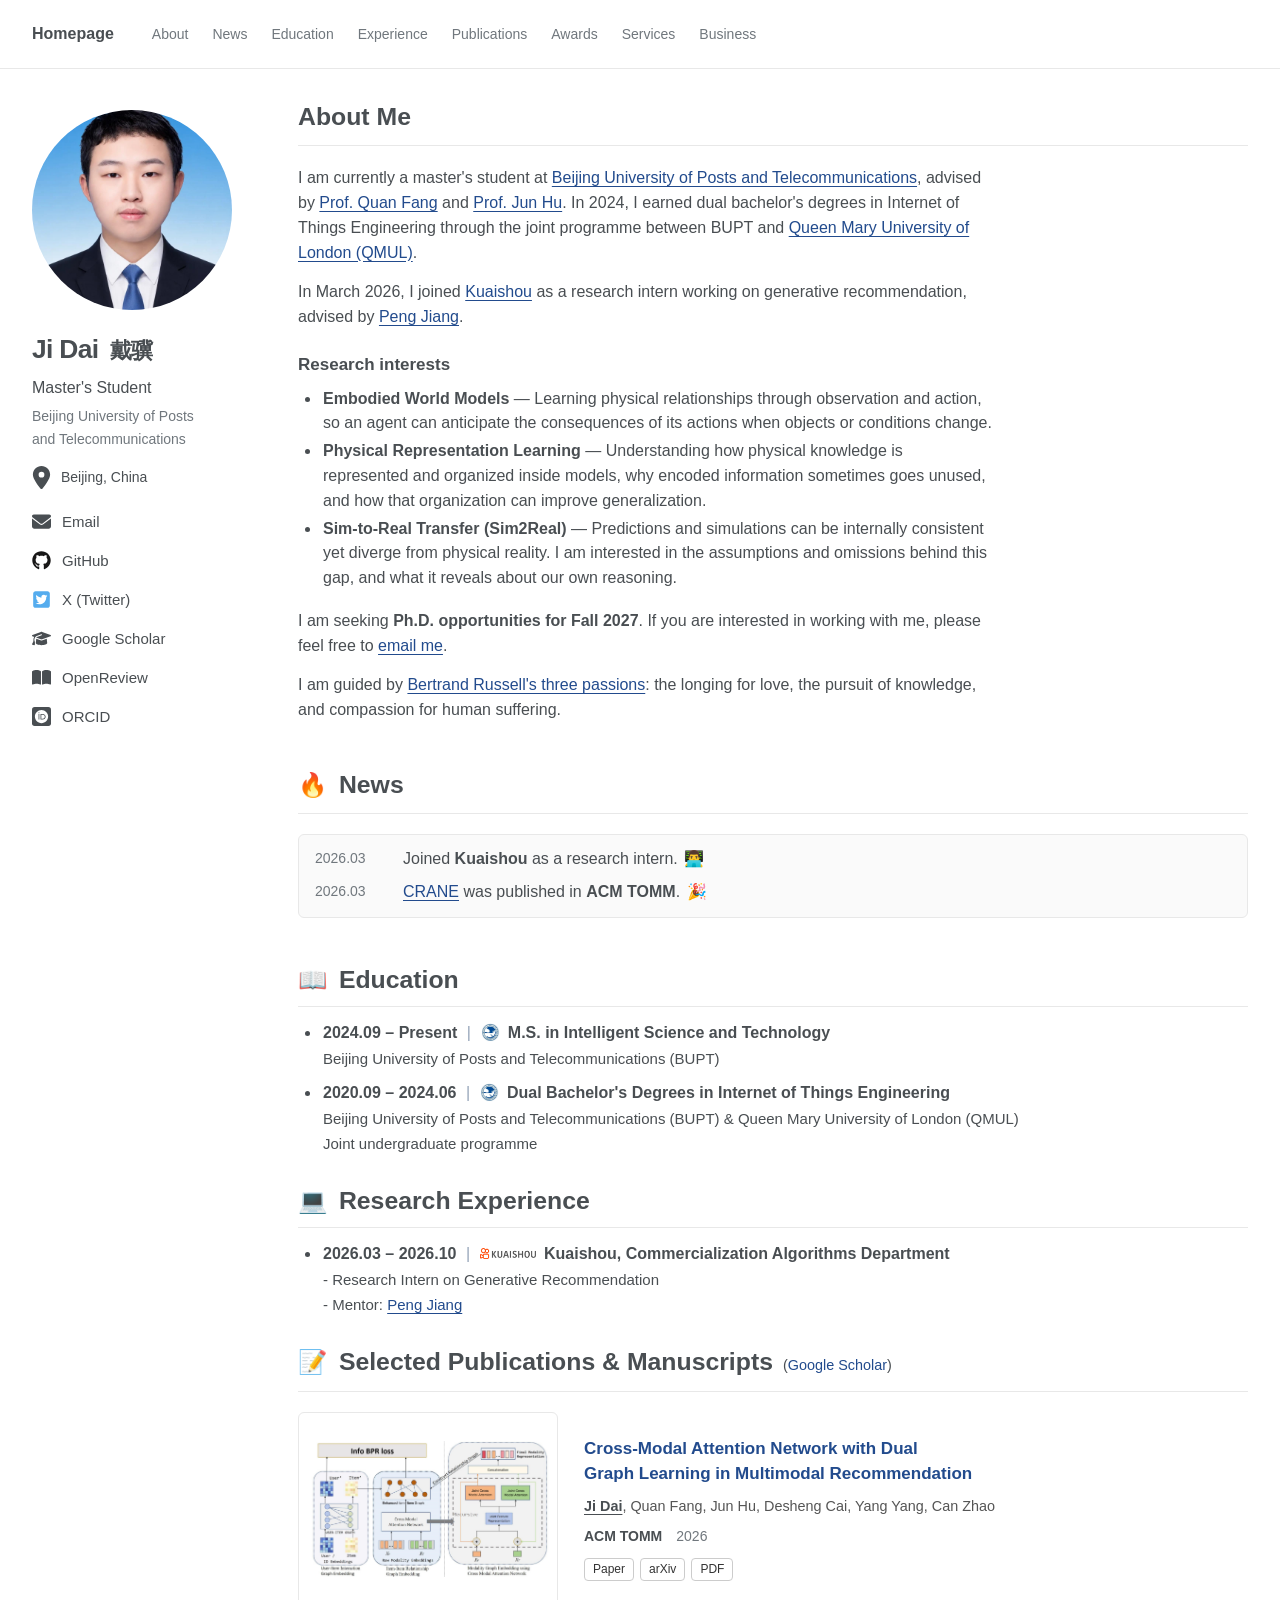
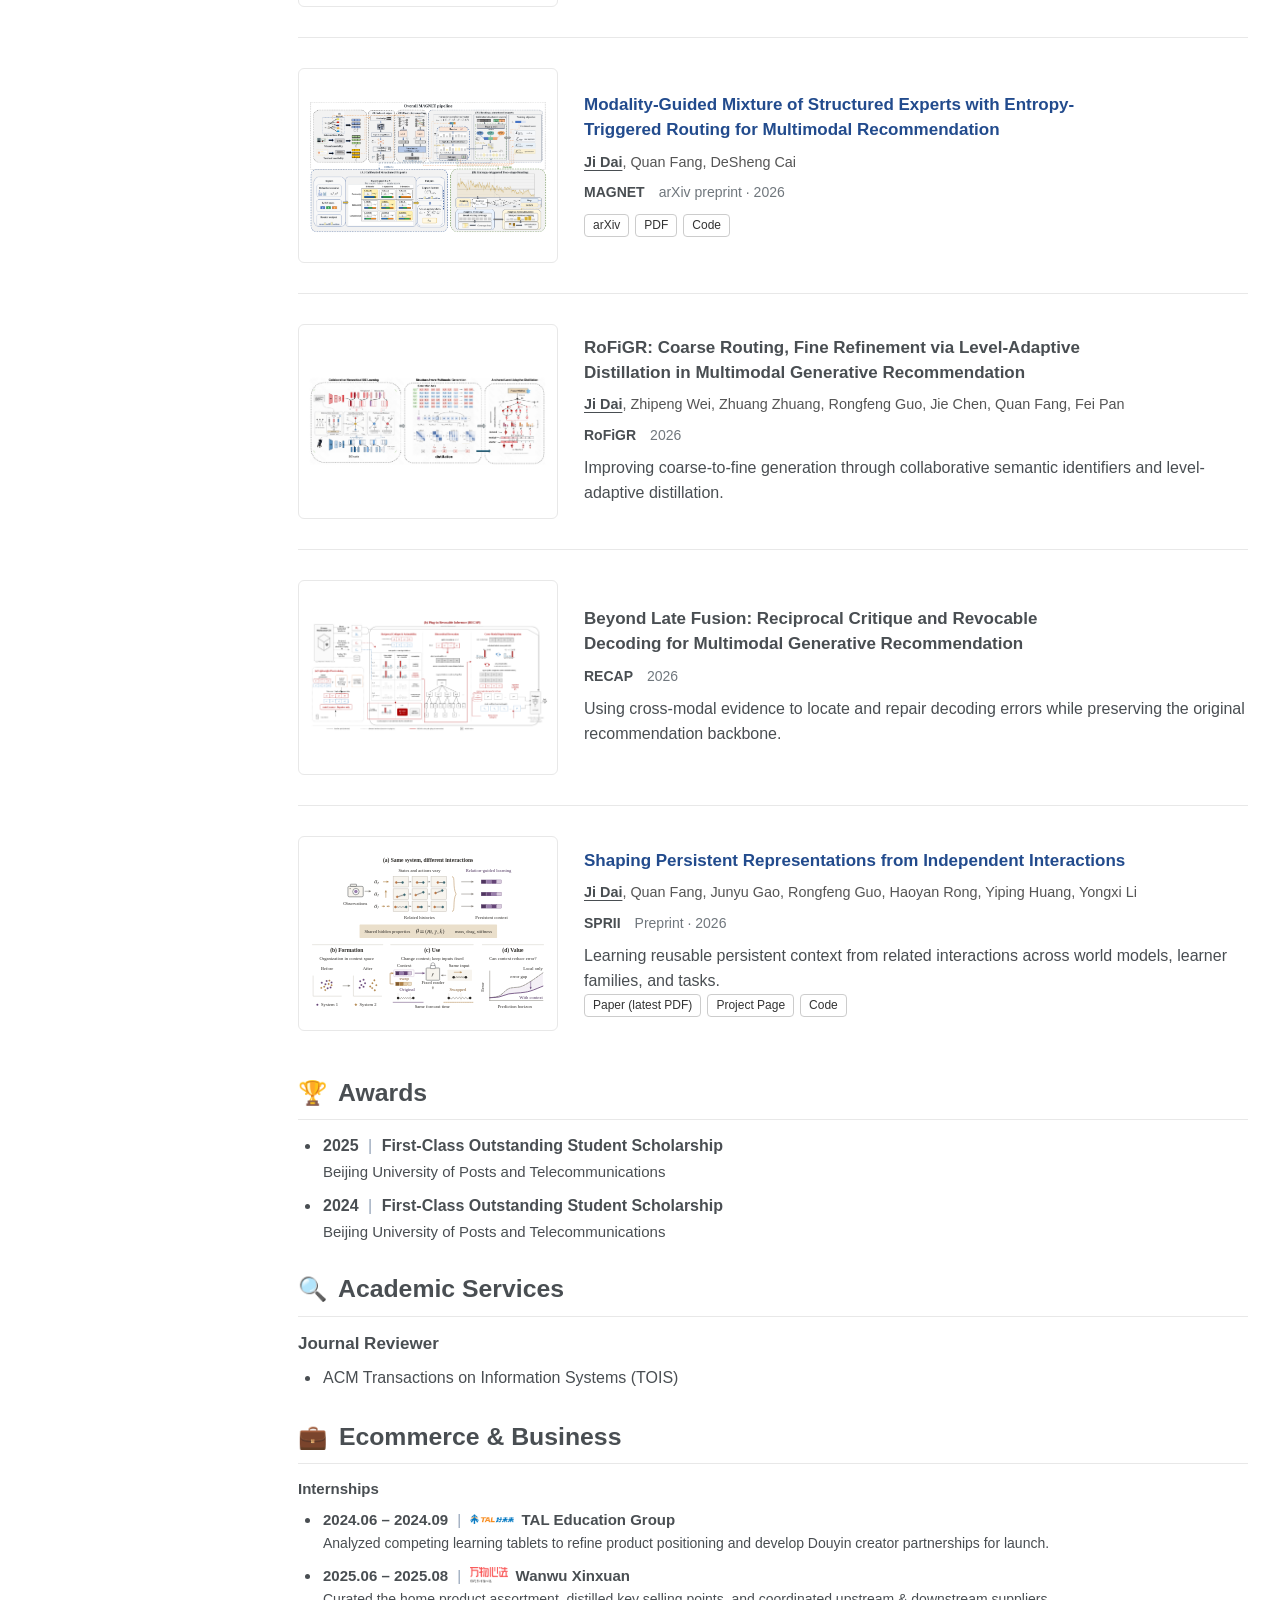
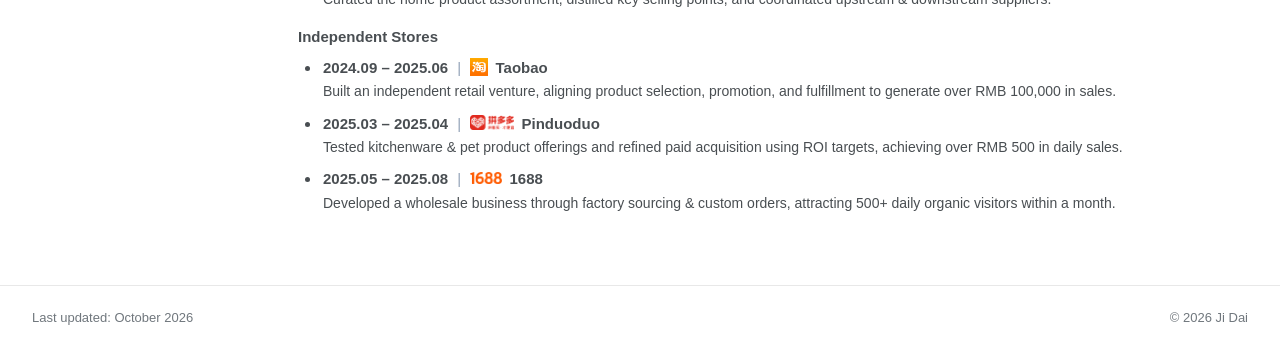
==== index.html @ 59f9b3e4 "Express research interests through physical understanding and model limits" ====
<!doctype html><html lang="en"><head><meta charset="utf-8"><meta name="viewport" content="width=device-width,initial-scale=1"><meta name="description" content="Ji Dai’s academic homepage: embodied world models, physical representation learning, sim-to-real transfer (Sim2Real), publications, and projects."><title>Ji Dai (戴骥) — Academic Homepage</title><link rel="icon" type="image/png" sizes="32x32" href="assets/dj-favicon-32.png"><link rel="shortcut icon" href="favicon.ico"><link rel="apple-touch-icon" href="assets/dj-apple-touch-icon.png"><link rel="stylesheet" href="styles.css"><link rel="stylesheet" href="venture.css"></head><body><link rel="preload" as="image" href="assets/jidaivita-portrait.png"/><link rel="preload" as="image" href="assets/bupt.webp"/><link rel="preload" as="image" href="assets/kuaishou-logo.png"/><link rel="preload" as="image" href="assets/tal-logo.png"/><link rel="preload" as="image" href="assets/wanwu-logo.png"/><link rel="preload" as="image" href="assets/taobao-logo.png"/><link rel="preload" as="image" href="assets/pinduoduo-logo.png"/><link rel="preload" as="image" href="assets/1688-logo.png"/><header class="topnav"><div class="nav-inner"><a class="site-title" href="#about">Homepage</a><nav aria-label="Primary navigation"><a href="#about">About</a><a href="#news">News</a><a href="#education">Education</a><a href="#research-experience">Experience</a><a href="#publications">Publications</a><a href="#awards">Awards</a><a href="#academic-services">Services</a><a href="#business">Business</a></nav></div></header><main class="page-shell"><div class="page-grid"><aside class="profile-sidebar"><div class="profile-sticky"><div class="portrait"><img src="assets/jidaivita-portrait.png" alt="Ji Dai"/></div><div class="identity"><h1>Ji Dai <span lang="zh">戴骥</span></h1><p class="title">Master&#x27;s Student</p><p class="institution">Beijing University of Posts<br/> and Telecommunications</p></div><p class="location"><svg class="profile-icon icon-location" viewBox="0 0 384 512" fill="currentColor" aria-hidden="true"><path d="M215.7 499.2C267 435 384 279.4 384 192C384 86 298 0 192 0S0 86 0 192c0 87.4 117 243 168.3 307.2c12.3 15.3 35.1 15.3 47.4 0zM192 128a64 64 0 1 1 0 128 64 64 0 1 1 0-128z"></path></svg><span>Beijing, China</span></p><ul class="profile-links" aria-label="Profile links"><li><a href="mailto:jidaivita@gmail.com"><svg class="profile-icon icon-email" viewBox="0 0 512 512" fill="currentColor" aria-hidden="true"><path d="M48 64C21.5 64 0 85.5 0 112c0 15.1 7.1 29.3 19.2 38.4L236.8 313.6c11.4 8.5 27 8.5 38.4 0L492.8 150.4c12.1-9.1 19.2-23.3 19.2-38.4c0-26.5-21.5-48-48-48L48 64zM0 176L0 384c0 35.3 28.7 64 64 64l384 0c35.3 0 64-28.7 64-64l0-208L294.4 339.2c-22.8 17.1-54 17.1-76.8 0L0 176z"></path></svg>Email</a></li><li><a href="https://github.com/jidaivita"><svg class="profile-icon icon-github" viewBox="0 0 496 512" fill="currentColor" aria-hidden="true"><path d="M165.9 397.4c0 2-2.3 3.6-5.2 3.6-3.3.3-5.6-1.3-5.6-3.6 0-2 2.3-3.6 5.2-3.6 3-.3 5.6 1.3 5.6 3.6zm-31.1-4.5c-.7 2 1.3 4.3 4.3 4.9 2.6 1 5.6 0 6.2-2s-1.3-4.3-4.3-5.2c-2.6-.7-5.5.3-6.2 2.3zm44.2-1.7c-2.9.7-4.9 2.6-4.6 4.9.3 2 2.9 3.3 5.9 2.6 2.9-.7 4.9-2.6 4.6-4.6-.3-1.9-3-3.2-5.9-2.9zM244.8 8C106.1 8 0 113.3 0 252c0 110.9 69.8 205.8 169.5 239.2 12.8 2.3 17.3-5.6 17.3-12.1 0-6.2-.3-40.4-.3-61.4 0 0-70 15-84.7-29.8 0 0-11.4-29.1-27.8-36.6 0 0-22.9-15.7 1.6-15.4 0 0 24.9 2 38.6 25.8 21.9 38.6 58.6 27.5 72.9 20.9 2.3-16 8.8-27.1 16-33.7-55.9-6.2-112.3-14.3-112.3-110.5 0-27.5 7.6-41.3 23.6-58.9-2.6-6.5-11.1-33.3 2.6-67.9 20.9-6.5 69 27 69 27 20-5.6 41.5-8.5 62.8-8.5s42.8 2.9 62.8 8.5c0 0 48.1-33.6 69-27 13.7 34.7 5.2 61.4 2.6 67.9 16 17.7 25.8 31.5 25.8 58.9 0 96.5-58.9 104.2-114.8 110.5 9.2 7.9 17 22.9 17 46.4 0 33.7-.3 75.4-.3 83.6 0 6.5 4.6 14.4 17.3 12.1C428.2 457.8 496 362.9 496 252 496 113.3 383.5 8 244.8 8zM97.2 352.9c-1.3 1-1 3.3.7 5.2 1.6 1.6 3.9 2.3 5.2 1 1.3-1 1-3.3-.7-5.2-1.6-1.6-3.9-2.3-5.2-1zm-10.8-8.1c-.7 1.3.3 2.9 2.3 3.9 1.6 1 3.6.7 4.3-.7.7-1.3-.3-2.9-2.3-3.9-2-.6-3.6-.3-4.3.7zm32.4 35.6c-1.6 1.3-1 4.3 1.3 6.2 2.3 2.3 5.2 2.6 6.5 1 1.3-1.3.7-4.3-1.3-6.2-2.2-2.3-5.2-2.6-6.5-1zm-11.4-14.7c-1.6 1-1.6 3.6 0 5.9 1.6 2.3 4.3 3.3 5.6 2.3 1.6-1.3 1.6-3.9 0-6.2-1.4-2.3-4-3.3-5.6-2z"></path></svg>GitHub</a></li><li><a href="https://x.com/JiDaiVita"><svg class="profile-icon icon-x" viewBox="0 0 448 512" fill="currentColor" aria-hidden="true"><path d="M64 32C28.7 32 0 60.7 0 96V416c0 35.3 28.7 64 64 64H384c35.3 0 64-28.7 64-64V96c0-35.3-28.7-64-64-64H64zM351.3 199.3v0c0 86.7-66 186.6-186.6 186.6c-37.2 0-71.7-10.8-100.7-29.4c5.3 .6 10.4 .8 15.8 .8c30.7 0 58.9-10.4 81.4-28c-28.8-.6-53-19.5-61.3-45.5c10.1 1.5 19.2 1.5 29.6-1.2c-30-6.1-52.5-32.5-52.5-64.4v-.8c8.7 4.9 18.9 7.9 29.6 8.3c-9-6-16.4-14.1-21.5-23.6s-7.8-20.2-7.7-31c0-12.2 3.2-23.4 8.9-33.1c32.3 39.8 80.8 65.8 135.2 68.6c-9.3-44.5 24-80.6 64-80.6c18.9 0 35.9 7.9 47.9 20.7c14.8-2.8 29-8.3 41.6-15.8c-4.9 15.2-15.2 28-28.8 36.1c13.2-1.4 26-5.1 37.8-10.2c-8.9 13.1-20.1 24.7-32.9 34c.2 2.8 .2 5.7 .2 8.5z"></path></svg>X (Twitter)</a></li><li><a href="https://scholar.google.com/citations?user=l_1l4E4AAAAJ&amp;hl=en"><svg class="profile-icon icon-scholar" viewBox="0 0 640 512" fill="currentColor" aria-hidden="true"><path d="M320 32c-8.1 0-16.1 1.4-23.7 4.1L15.8 137.4C6.3 140.9 0 149.9 0 160s6.3 19.1 15.8 22.6l57.9 20.9C57.3 229.3 48 259.8 48 291.9l0 28.1c0 28.4-10.8 57.7-22.3 80.8c-6.5 13-13.9 25.8-22.5 37.6C0 442.7-.9 448.3 .9 453.4s6 8.9 11.2 10.2l64 16c4.2 1.1 8.7 .3 12.4-2s6.3-6.1 7.1-10.4c8.6-42.8 4.3-81.2-2.1-108.7C90.3 344.3 86 329.8 80 316.5l0-24.6c0-30.2 10.2-58.7 27.9-81.5c12.9-15.5 29.6-28 49.2-35.7l157-61.7c8.2-3.2 17.5 .8 20.7 9s-.8 17.5-9 20.7l-157 61.7c-12.4 4.9-23.3 12.4-32.2 21.6l159.6 57.6c7.6 2.7 15.6 4.1 23.7 4.1s16.1-1.4 23.7-4.1L624.2 182.6c9.5-3.4 15.8-12.5 15.8-22.6s-6.3-19.1-15.8-22.6L343.7 36.1C336.1 33.4 328.1 32 320 32zM128 408c0 35.3 86 72 192 72s192-36.7 192-72L496.7 262.6 354.5 314c-11.1 4-22.8 6-34.5 6s-23.5-2-34.5-6L143.3 262.6 128 408z"></path></svg>Google Scholar</a></li><li><a href="https://openreview.net/profile?id=~Ji_Dai2"><svg class="profile-icon icon-review" viewBox="0 0 576 512" fill="currentColor" aria-hidden="true"><path d="M249.6 471.5c10.8 3.8 22.4-4.1 22.4-15.5l0-377.4c0-4.2-1.6-8.4-5-11C247.4 52 202.4 32 144 32C93.5 32 46.3 45.3 18.1 56.1C6.8 60.5 0 71.7 0 83.8L0 454.1c0 11.9 12.8 20.2 24.1 16.5C55.6 460.1 105.5 448 144 448c33.9 0 79 14 105.6 23.5zm76.8 0C353 462 398.1 448 432 448c38.5 0 88.4 12.1 119.9 22.6c11.3 3.8 24.1-4.6 24.1-16.5l0-370.3c0-12.1-6.8-23.3-18.1-27.6C529.7 45.3 482.5 32 432 32c-58.4 0-103.4 20-123 35.6c-3.3 2.6-5 6.8-5 11L304 456c0 11.4 11.7 19.3 22.4 15.5z"></path></svg>OpenReview</a></li><li><a href="https://orcid.org/0009-0006-6849-2138"><svg class="profile-icon icon-orcid" viewBox="0 0 512 512" fill="currentColor" aria-hidden="true"><rect width="512" height="512" rx="72"></rect><path d="M294.75 188.19h-45.92V342h47.47c67.62 0 83.12-51.34 83.12-76.91 0-41.64-26.54-76.9-84.67-76.9zM256 8C119 8 8 119 8 256s111 248 248 248 248-111 248-248S393 8 256 8zm-80.79 360.76h-29.84v-207.5h29.84zm-14.92-231.14a19.57 19.57 0 1 1 19.57-19.57 19.64 19.64 0 0 1-19.57 19.57zM300 369h-81V161.26h80.6c76.73 0 110.44 54.83 110.44 103.85C410 318.39 368.38 369 300 369z" fill="white" transform="translate(72 72) scale(.72)"></path></svg>ORCID</a></li></ul></div></aside><div class="main-column"><section class="section" id="about"><h2>About Me</h2><div class="prose"><p>I am currently a master&#x27;s student at <a href="https://www.bupt.edu.cn/">Beijing University of Posts and Telecommunications</a>, advised by <a href="https://quanfang.github.io/">Prof. Quan Fang</a> and <a href="https://cs-jhu.github.io/">Prof. Jun Hu</a>. In 2024, I earned dual bachelor&#x27;s degrees in Internet of Things Engineering through the joint programme between BUPT and <a href="https://www.qmul.ac.uk/">Queen Mary University of London (QMUL)</a>.</p><p>In March 2026, I joined <a href="https://www.kuaishou.com/en">Kuaishou</a> as a research intern working on generative recommendation, advised by <a href="https://scholar.google.com/citations?user=9o5swhQAAAAJ&amp;hl=en">Peng Jiang</a>.</p><h3 class="research-heading">Research interests</h3><ul class="research-interests"><li><strong>Embodied World Models</strong> — Learning physical relationships through observation and action, so an agent can anticipate the consequences of its actions when objects or conditions change.</li><li><strong>Physical Representation Learning</strong> — Understanding how physical knowledge is represented and organized inside models, why encoded information sometimes goes unused, and how that organization can improve generalization.</li><li><strong>Sim-to-Real Transfer (Sim2Real)</strong> — Predictions and simulations can be internally consistent yet diverge from physical reality. I am interested in the assumptions and omissions behind this gap, and what it reveals about our own reasoning.</li></ul><p>I am seeking <strong>Ph.D. opportunities for Fall 2027</strong>. If you are interested in working with me, please feel free to <a href="mailto:jidaivita@gmail.com">email me</a>.</p><p>I am guided by <a href="https://www.humanities.mcmaster.ca/~bertrand/misc.html">Bertrand Russell&#x27;s three passions</a>: the longing for love, the pursuit of knowledge, and compassion for human suffering.</p></div></section><section class="section" id="news"><h2 id="news-title"><span class="section-icon" aria-hidden="true">🔥</span> News</h2><div class="news-scroll" role="region" aria-labelledby="news-title" tabindex="0"><ul class="news-list"><li><time dateTime="2026-03">2026.03</time><span>Joined <strong>Kuaishou</strong> as a research intern. <span class="news-icon" aria-hidden="true">👨‍💻</span></span></li><li><time dateTime="2026-03">2026.03</time><span><a href="https://doi.org/10.1145/3788289">CRANE</a> was published in <strong>ACM TOMM</strong>. <span class="news-icon" aria-hidden="true">🎉</span></span></li></ul></div></section><section class="section compact-section" id="education"><h2><span class="section-icon" aria-hidden="true">📖</span> Education</h2><ul class="history-list"><li><h3><time>2024.09 – Present</time><span class="entry-separator"> | </span><img class="inline-logo school-logo" src="assets/bupt.webp" alt="BUPT" width="20" height="20"/> M.S. in Intelligent Science and Technology</h3><p>Beijing University of Posts and Telecommunications (BUPT)</p></li><li><h3><time>2020.09 – 2024.06</time><span class="entry-separator"> | </span><img class="inline-logo school-logo" src="assets/bupt.webp" alt="BUPT" width="20" height="20"/> Dual Bachelor&#x27;s Degrees in Internet of Things Engineering</h3><p>Beijing University of Posts and Telecommunications (BUPT) &amp; Queen Mary University of London (QMUL)</p><p>Joint undergraduate programme</p></li></ul></section><section class="section compact-section" id="research-experience"><h2><span class="section-icon" aria-hidden="true">💻</span> Research Experience</h2><ul class="history-list"><li><h3><time>2026.03 – 2026.10</time><span class="entry-separator"> | </span><span class="inline-brand"><img class="inline-logo" src="assets/kuaishou-logo.png" alt="" width="56" height="20"/> Kuaishou</span><span class="department">Commercialization Algorithms Department</span></h3><p>- Research Intern on Generative Recommendation</p><p>- Mentor: <a href="https://scholar.google.com/citations?user=9o5swhQAAAAJ&amp;hl=en">Peng Jiang</a></p></li></ul></section><section class="section" id="publications"><div class="section-title-row"><h2><span class="section-icon" aria-hidden="true">📝</span> Selected Publications &amp; Manuscripts</h2><a class="full-list-link" href="https://scholar.google.com/citations?user=l_1l4E4AAAAJ&amp;hl=en">Google Scholar</a></div><ul class="paper-list"><li class="paper-entry"><a class="paper-figure" href="assets/crane-framework.png" target="_blank" rel="noopener noreferrer" aria-label="View CRANE architecture at full size"><img src="assets/crane-framework.png" alt="CRANE architecture" loading="lazy"/></a><div class="paper-details"><h3 class="paper-title"><a href="https://doi.org/10.1145/3788289">Cross-Modal Attention Network with Dual Graph Learning in Multimodal Recommendation</a></h3><p class="authors"><strong>Ji Dai</strong>, Quan Fang, Jun Hu, Desheng Cai, Yang Yang, Can Zhao</p><p class="venue"><strong>ACM TOMM</strong><span>2026</span></p><div class="publication-links"><a href="https://doi.org/10.1145/3788289">Paper</a><a href="https://arxiv.org/abs/2601.11151">arXiv</a><a href="https://arxiv.org/pdf/2601.11151">PDF</a></div></div></li><li class="paper-entry" id="magnet"><a class="paper-figure" href="assets/magnet-framework.png" target="_blank" rel="noopener noreferrer" aria-label="View MAGNET framework at full size"><img src="assets/magnet-framework.png" alt="MAGNET framework" loading="lazy"/></a><div class="paper-details"><h3 class="paper-title"><a href="https://arxiv.org/abs/2602.20723">Modality-Guided Mixture of Structured Experts with Entropy-Triggered Routing for Multimodal Recommendation</a></h3><p class="authors"><strong>Ji Dai</strong>, Quan Fang, DeSheng Cai</p><p class="venue"><strong>MAGNET</strong><span>arXiv preprint · 2026</span></p><div class="publication-links"><a href="https://arxiv.org/abs/2602.20723">arXiv</a><a href="papers/MAGNET.pdf">PDF</a><a href="https://github.com/jidaivita/MAGNET">Code</a></div></div></li><li class="paper-entry" id="rofigr"><a class="paper-figure" href="assets/rofigr-framework.png" target="_blank" rel="noopener noreferrer" aria-label="View RoFiGR framework at full size"><img src="assets/rofigr-framework.png" alt="RoFiGR: collaborative SID learning, structure-aware generation, and level-adaptive distillation" loading="lazy"/></a><div class="paper-details"><h3 class="paper-title">RoFiGR: Coarse Routing, Fine Refinement via Level-Adaptive Distillation in Multimodal Generative Recommendation</h3><p class="authors"><strong>Ji Dai</strong>, Zhipeng Wei, Zhuang Zhuang, Rongfeng Guo, Jie Chen, Quan Fang, Fei Pan</p><p class="venue"><strong>RoFiGR</strong><span>2026</span></p><p class="paper-summary">Improving coarse-to-fine generation through collaborative semantic identifiers and level-adaptive distillation.</p></div></li><li class="paper-entry" id="recap"><a class="paper-figure" href="assets/recap-framework.png" target="_blank" rel="noopener noreferrer" aria-label="View RECAP framework at full size"><img src="assets/recap-framework.png" alt="RECAP: reciprocal critique, hierarchical revocation, and cross-modal repair for frozen generative recommenders" loading="lazy"/></a><div class="paper-details"><h3 class="paper-title">Beyond Late Fusion: Reciprocal Critique and Revocable Decoding for Multimodal Generative Recommendation</h3><p class="venue"><strong>RECAP</strong><span>2026</span></p><p class="paper-summary">Using cross-modal evidence to locate and repair decoding errors while preserving the original recommendation backbone.</p></div></li><li class="paper-entry" id="sprii"><a class="paper-figure" href="sprii/" aria-label="Visit the SPRII project page"><img src="sprii/assets/overview.svg" alt="SPRII: related interactions and separate tests of formation, use, and value" loading="lazy"/></a><div class="paper-details"><h3 class="paper-title"><a href="sprii/SPRII.pdf?v=645682b8fb85">Shaping Persistent Representations from Independent Interactions</a></h3><p class="authors"><strong>Ji Dai</strong>, Quan Fang, Junyu Gao, Rongfeng Guo, Haoyan Rong, Yiping Huang, Yongxi Li</p><p class="venue"><strong>SPRII</strong><span>Preprint · 2026</span></p><p class="paper-summary">Learning reusable persistent context from related interactions across world models, learner families, and tasks.</p><div class="publication-links"><a href="sprii/SPRII.pdf?v=645682b8fb85">Paper (latest PDF)</a><a href="sprii/">Project Page</a><a href="https://github.com/jidaivita/SPRII">Code</a></div></div></li></ul></section><section class="section compact-section" id="awards"><h2><span class="section-icon" aria-hidden="true">🏆</span> Awards</h2><ul class="history-list"><li><h3><time dateTime="2025">2025</time><span class="entry-separator"> | </span>First-Class Outstanding Student Scholarship</h3><p>Beijing University of Posts and Telecommunications</p></li><li><h3><time dateTime="2024">2024</time><span class="entry-separator"> | </span>First-Class Outstanding Student Scholarship</h3><p>Beijing University of Posts and Telecommunications</p></li></ul></section><section class="section compact-section" id="academic-services"><h2><span class="section-icon" aria-hidden="true">🔍</span> Academic Services</h2><h3 class="service-heading">Journal Reviewer</h3><ul class="history-list"><li>ACM Transactions on Information Systems (TOIS)</li></ul></section><section class="section compact-section" id="business"><h2><span class="section-icon" aria-hidden="true">💼</span> Ecommerce &amp; Business</h2><div class="business-group"><h3 class="business-group-title">Internships</h3><ul class="history-list business-entries"><li><h4><time>2024.06 – 2024.09</time><span class="entry-separator"> | </span><span class="inline-brand"><img class="inline-logo logo-tal" src="assets/tal-logo.png" alt="" width="48" height="20"/> TAL Education Group</span></h4><p>Analyzed competing learning tablets to refine product positioning and develop Douyin creator partnerships for launch.</p></li><li><h4><time>2025.06 – 2025.08</time><span class="entry-separator"> | </span><span class="inline-brand"><img class="inline-logo logo-wanwu" src="assets/wanwu-logo.png" alt="" width="48" height="20"/> Wanwu Xinxuan</span></h4><p>Curated the home product assortment, distilled key selling points, and coordinated upstream &amp; downstream suppliers.</p></li></ul></div><div class="business-group"><h3 class="business-group-title">Independent Stores</h3><ul class="history-list business-entries"><li><h4><time>2024.09 – 2025.06</time><span class="entry-separator"> | </span><span class="inline-brand"><img class="inline-logo logo-taobao" src="assets/taobao-logo.png" alt="" width="48" height="20"/> Taobao</span></h4><p>Built an independent retail venture, aligning product selection, promotion, and fulfillment to generate over RMB 100,000 in sales.</p></li><li><h4><time>2025.03 – 2025.04</time><span class="entry-separator"> | </span><span class="inline-brand"><img class="inline-logo logo-pinduoduo" src="assets/pinduoduo-logo.png" alt="" width="48" height="20"/> Pinduoduo</span></h4><p>Tested kitchenware &amp; pet product offerings and refined paid acquisition using ROI targets, achieving over RMB 500 in daily sales.</p></li><li><h4><time>2025.05 – 2025.08</time><span class="entry-separator"> | </span><span class="inline-brand"><img class="inline-logo logo-1688" src="assets/1688-logo.png" alt="" width="48" height="20"/> 1688</span></h4><p>Developed a wholesale business through factory sourcing &amp; custom orders, attracting 500+ daily organic visitors within a month.</p></li></ul></div></section></div></div></main><footer><span>Last updated: October 2026</span><span>© 2026 Ji Dai</span></footer></body></html>
---- styles.css ----
:root{--bg:#fff;--ink:#494e52;--heading:#494e52;--muted:#70777d;--line:#e8e8e8;--accent:#224b8d;--page-width:1280px}
*{box-sizing:border-box}
html{scroll-padding-top:92px}
body{margin:0;background:var(--bg);color:var(--ink);font-family:"Trebuchet MS",Helvetica,"PingFang SC","Microsoft YaHei",sans-serif;font-size:1rem;line-height:1.55;-webkit-font-smoothing:antialiased}
a{color:var(--accent);text-decoration:none;text-underline-offset:3px}
a:hover{text-decoration:underline}
a:focus-visible{outline:2px solid var(--accent);outline-offset:5px;border-radius:2px}
p,h1,h2,h3{margin-top:0}
img{display:block;max-width:100%}
.topnav{position:sticky;top:0;z-index:10;background:#fff;border-bottom:1px solid var(--line)}
.nav-inner{max-width:var(--page-width);min-height:68px;margin:auto;padding:14px 32px;display:flex;align-items:center;gap:38px}
.site-title{font-size:1rem;font-weight:700;color:var(--ink);flex-shrink:0}
nav{display:flex;align-items:center;gap:24px;flex-wrap:wrap;line-height:1.5}
nav a{font-size:.875rem;color:var(--muted)}
nav a:hover{color:var(--accent)}
.page-shell{max-width:var(--page-width);margin:0 auto;padding:32px 32px 72px}
.page-grid{display:grid;grid-template-columns:208px minmax(0,1fr);gap:58px}
.profile-sticky{position:sticky;top:110px}
.portrait{width:200px;height:200px;margin:0 0 22px;border-radius:50%;overflow:hidden}
.portrait img{width:100%;height:100%;object-fit:cover}
.identity h1{font-size:1.65rem;line-height:1.3;margin-bottom:10px;letter-spacing:-.025em}
.identity h1 span{font-size:1.35rem;white-space:nowrap;margin-left:5px}
.identity .title{font-size:1rem;margin-bottom:4px}
.institution{font-size:.875rem;line-height:1.6;margin-bottom:16px;color:var(--muted)}
.location{display:flex;align-items:center;gap:10px;font-size:.875rem;color:var(--muted);margin-bottom:20px}
.location svg,.profile-links svg{width:19px;height:19px;flex-shrink:0}
.profile-icon{display:block;overflow:visible}
.icon-email,.icon-scholar,.icon-review,.icon-orcid,.icon-location{color:#494e52}.icon-github{color:#181717}.icon-x{color:#55acee}
.location .icon-location{width:19px;height:23px}.location{color:var(--ink)}
.profile-links{padding:0;margin:0;list-style:none;display:flex;flex-direction:column;gap:9px}
.profile-links a{display:inline-flex;align-items:center;gap:11px;color:var(--ink);font-size:.9375rem;line-height:1.7}
.profile-links a:hover{color:var(--accent)}
.main-column{min-width:0}
.main-column a{text-decoration:none}.main-column a:hover{text-decoration:underline}
.main-column .prose a,.main-column .history-list p a,.main-column .news-list a{text-decoration:underline}
.news-scroll:focus-visible{outline:2px solid var(--accent);outline-offset:4px}
.section{margin-bottom:46px;scroll-margin-top:0}
.section:last-child{margin-bottom:0}
.section h2{font-size:1.55rem;line-height:1.3;letter-spacing:0;margin:0 0 20px;padding-bottom:12px;border-bottom:1px solid var(--line);font-weight:700;color:var(--heading)}
.section-icon{display:inline-block;margin-right:5px;font-size:.95em;vertical-align:baseline}

.prose{max-width:78ch}.prose p{margin-bottom:15px;text-wrap:pretty}
.prose p:last-child{margin-bottom:0}
.research-heading{font-size:1.0625rem;line-height:1.5;margin:22px 0 9px}
.research-interests{margin:0 0 18px;padding-left:23px}
.research-interests li{padding-left:2px;margin:3px 0;text-wrap:pretty}
.research-interests strong{font-weight:700;color:var(--ink)}
.news-scroll{max-height:180px;overflow-y:auto;overscroll-behavior-y:contain;border:1px solid var(--line);border-radius:6px;padding:12px 16px;background:#fafafa;scrollbar-width:thin;scrollbar-color:#cbd5e1 #f1f5f9}
.news-list{list-style:none;margin:0;padding:0;display:grid;gap:8px}
.news-list li{display:grid;grid-template-columns:76px minmax(0,1fr);gap:12px;line-height:1.55}
.news-list time{font-size:.875rem;color:var(--muted);font-variant-numeric:tabular-nums;white-space:nowrap;padding-top:1px}
.news-icon{display:inline-block;margin-left:2px;font-size:1em;vertical-align:baseline}
.section-title-row{display:flex;align-items:baseline;gap:10px;border-bottom:1px solid var(--line);margin-bottom:20px;flex-wrap:wrap}
.section-title-row h2{border:0;margin:0}
.full-list-link{font-size:.9rem;white-space:nowrap}
.full-list-link::before{content:"(";color:var(--ink)}
.full-list-link::after{content:")";color:var(--ink)}
.entry-separator{font-weight:400;color:#94a3b8;margin:0 5px}
.paper-list{list-style:none;padding:0;margin:0;display:grid;gap:30px}
.paper-entry{display:grid;grid-template-columns:260px minmax(0,1fr);gap:26px;align-items:center;padding-bottom:30px;border-bottom:1px solid var(--line)}
.paper-entry:last-child{border-bottom:0;padding-bottom:0}
.paper-figure{display:flex;align-items:center;justify-content:center;aspect-ratio:4 / 3;border:1px solid var(--line);border-radius:6px;padding:8px;overflow:hidden;background:#fff}
.paper-figure img{width:100%;height:100%;object-fit:contain}
.paper-figure:hover{border-color:#a9bad2}
.paper-details{min-width:0}
.paper-summary{font-size:1rem;line-height:1.55;margin:0;color:var(--ink)}
.paper-title{font-size:1.0625rem;line-height:1.45;font-weight:700;margin:0 0 8px;text-wrap:balance}
.main-column .paper-title a{text-decoration:none}
.main-column .paper-title a:hover{text-decoration:underline}
.authors{text-wrap:pretty;color:#555;font-size:.9rem;line-height:1.55;margin:0 0 4px}
.authors strong{white-space:nowrap;font-weight:700;color:var(--ink);text-decoration:underline;text-underline-offset:3px}
.venue{display:flex;align-items:baseline;gap:8px 14px;flex-wrap:wrap;font-size:.875rem;line-height:1.55;margin:9px 0 10px}.venue strong{color:var(--ink);font-weight:700}.venue span{color:var(--muted)}
.publication-links{display:flex;gap:6px;font-size:.75rem;flex-wrap:wrap}
.main-column .publication-links a{border:1px solid #ccc;border-radius:4px;padding:1px 8px;color:#333;background:#fff;line-height:1.6;text-decoration:none}
.main-column .publication-links a:hover{background:#f7f7f7;border-color:#999}
footer{max-width:var(--page-width);margin:auto;padding:22px 32px 32px;border-top:1px solid var(--line);display:flex;justify-content:space-between;gap:16px;font-size:.8125rem;color:var(--muted)}
@media(min-width:1500px){:root{--page-width:1320px}.page-grid{grid-template-columns:240px minmax(0,1fr);gap:76px}}
@media(max-width:1020px){.nav-inner{gap:28px}nav{gap:17px}.page-grid{grid-template-columns:210px minmax(0,1fr);gap:38px}.portrait{width:184px;height:184px}.paper-entry{grid-template-columns:200px minmax(0,1fr);gap:22px}}
@media(max-width:760px){html{scroll-padding-top:24px}.topnav{position:static}.nav-inner{padding:15px 22px;align-items:flex-start;gap:20px}nav{gap:10px 18px}.page-shell{padding:32px 22px 52px}.page-grid{grid-template-columns:minmax(0,1fr);gap:36px}.profile-sticky{position:static;display:grid;grid-template-columns:124px minmax(0,1fr);column-gap:24px}.portrait{width:124px;height:124px;grid-row:1 / 3;margin:0}.identity h1{font-size:1.5rem}.identity h1 span{font-size:1.2rem}.institution{margin-bottom:8px}.location{margin:0}.profile-links{grid-column:1 / -1;flex-direction:row;flex-wrap:wrap;gap:8px 23px;margin-top:24px}.section{margin-bottom:34px}.section h2{font-size:1.4rem}.paper-entry{grid-template-columns:210px minmax(0,1fr)}footer{padding:20px 22px;font-size:.75rem}}
@media(max-width:500px){.nav-inner{display:block}.site-title{display:inline-block;margin-bottom:10px}nav{gap:8px 18px}.profile-sticky{grid-template-columns:100px minmax(0,1fr);column-gap:18px}.portrait{width:100px;height:100px}.institution br{display:none}.profile-links{gap:9px 18px}.profile-links a{font-size:.875rem}.section-title-row{align-items:baseline;gap:0 10px}.full-list-link{padding-bottom:12px}.paper-entry{grid-template-columns:1fr;gap:18px}.paper-figure{width:100%;max-width:360px;justify-self:center}.paper-title{font-size:1.0625rem}footer{flex-wrap:wrap}}
@media(prefers-reduced-motion:reduce){html{scroll-behavior:auto}}

@media(min-width:761px) and (max-width:900px){.paper-entry{grid-template-columns:1fr;gap:18px}.paper-figure{width:280px;max-width:100%}}
@media(min-width:501px) and (max-width:620px){.paper-entry{grid-template-columns:1fr;gap:18px}.paper-figure{width:320px;max-width:100%;justify-self:center}}
---- venture.css ----
.compact-section{margin-bottom:30px}
.compact-section h2{margin-bottom:14px;padding-bottom:10px}
.history-list{margin:0;padding-left:23px}
.history-list>li{padding-left:2px;margin-bottom:11px}
.history-list>li:last-child{margin-bottom:0}
.history-list h3,.history-list h4{font-size:1rem;line-height:1.55;margin:0;font-weight:700;text-wrap:pretty}
.history-list time{font-weight:700;font-variant-numeric:tabular-nums;white-space:nowrap}
.history-list p{font-size:.9375rem;line-height:1.5;margin:2px 0 0;text-wrap:pretty}
.inline-logo{display:inline-block;width:56px;height:20px;object-fit:contain;vertical-align:-4px;margin-right:4px}
.school-logo{width:20px;height:20px;margin-right:3px}
.inline-brand{white-space:nowrap}
.department{font-size:inherit;font-weight:inherit}.department::before{content:", "}
.business-group+.business-group{margin-top:17px}
.business-group-title{font-size:.9375rem;line-height:1.4;margin:0 0 9px;font-weight:700}
.business-entries>li{margin-bottom:10px}
.business-entries h4{font-size:.9375rem}
.business-entries h4 span[lang]{font-weight:400;font-size:.875rem;white-space:nowrap}
.business-entries p{font-size:.875rem;line-height:1.45;margin-top:2px}
.business-entries .inline-logo{width:44px;height:18px;margin-right:3px;vertical-align:-3px}
.business-entries .logo-taobao{width:18px}
.business-entries .logo-1688{width:32px}
.business-entries .logo-wanwu{width:38px}
.service-heading{font-size:1.0625rem;line-height:1.5;margin:0 0 10px;font-weight:700}
@media(max-width:600px){.history-list{padding-left:18px}.history-list h3{font-size:.9375rem}.history-list p{font-size:.875rem}.history-list time{font-size:.875rem}.history-list .entry-separator{margin:0 3px}.history-list .department{display:block;margin-top:2px}.history-list .department::before{content:""}.business-entries h4{font-size:.875rem}.business-entries p{font-size:.8125rem;line-height:1.5}.business-entries .inline-logo{max-width:38px}.business-entries>li{margin-bottom:12px}.compact-section{margin-bottom:28px}}
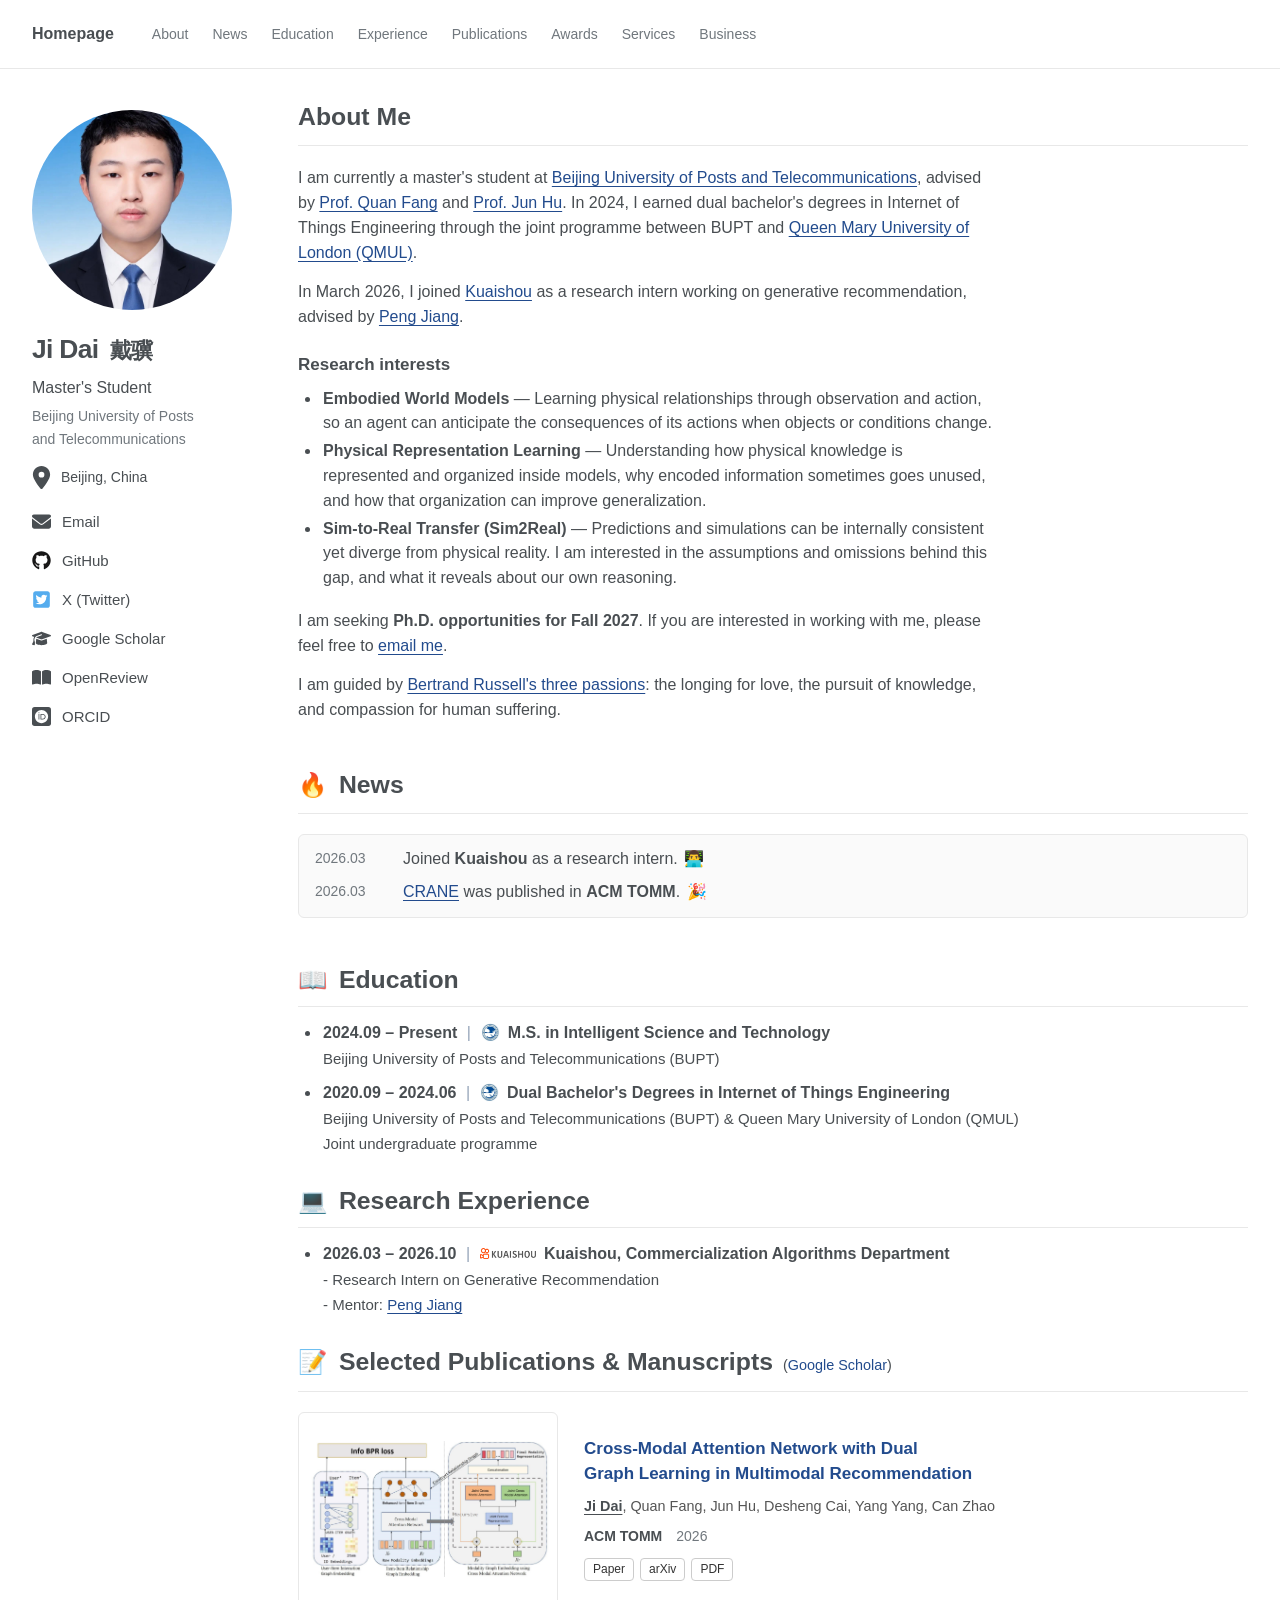
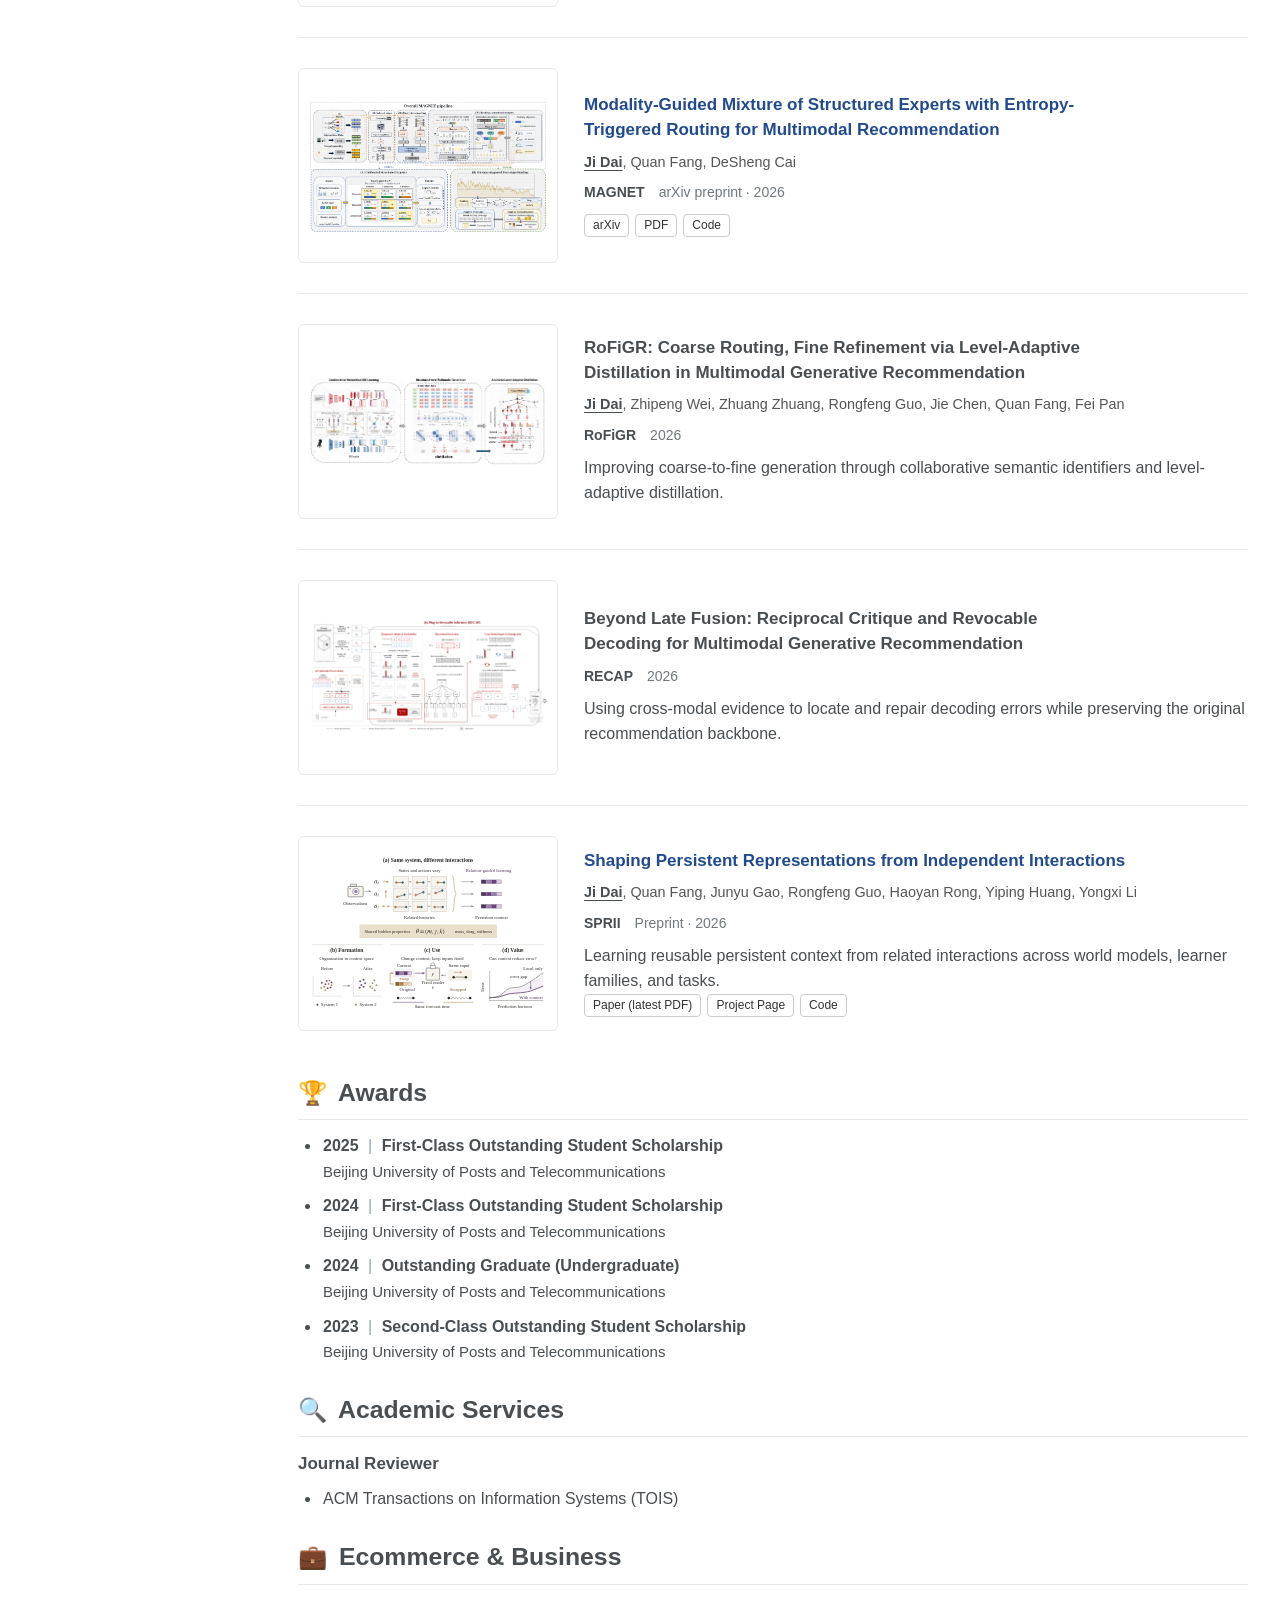
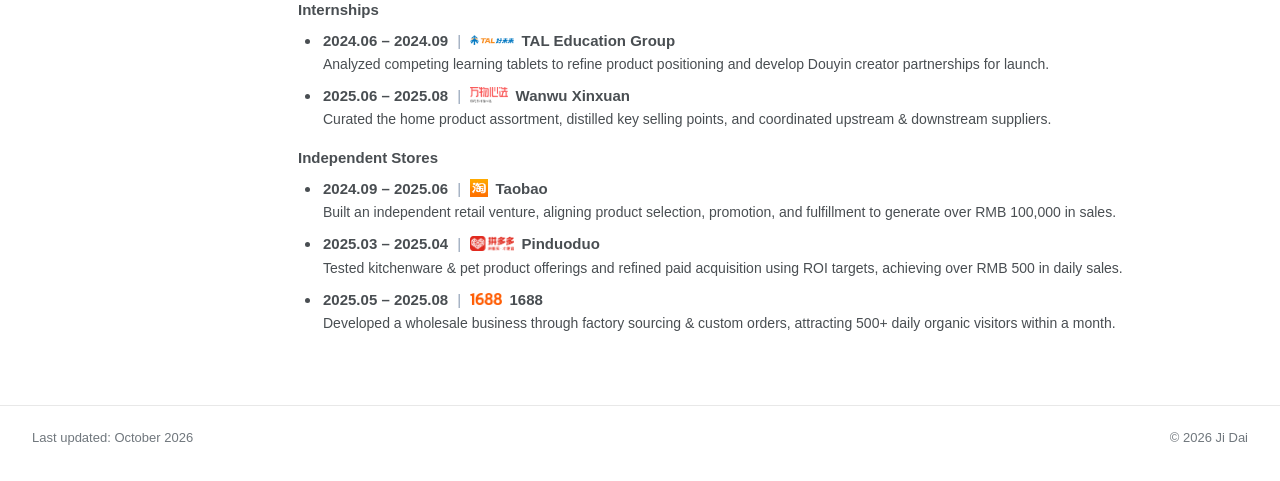
==== commit 0f3f8631: "Align awards with CV honors for 2023 to 2025" ====
--- a/index.html
+++ b/index.html
@@ -1 +1 @@
-<!doctype html><html lang="en"><head><meta charset="utf-8"><meta name="viewport" content="width=device-width,initial-scale=1"><meta name="description" content="Ji Dai’s academic homepage: embodied world models, physical representation learning, sim-to-real transfer (Sim2Real), publications, and projects."><title>Ji Dai (戴骥) — Academic Homepage</title><link rel="icon" type="image/png" sizes="32x32" href="assets/dj-favicon-32.png"><link rel="shortcut icon" href="favicon.ico"><link rel="apple-touch-icon" href="assets/dj-apple-touch-icon.png"><link rel="stylesheet" href="styles.css"><link rel="stylesheet" href="venture.css"></head><body><link rel="preload" as="image" href="assets/jidaivita-portrait.png"/><link rel="preload" as="image" href="assets/bupt.webp"/><link rel="preload" as="image" href="assets/kuaishou-logo.png"/><link rel="preload" as="image" href="assets/tal-logo.png"/><link rel="preload" as="image" href="assets/wanwu-logo.png"/><link rel="preload" as="image" href="assets/taobao-logo.png"/><link rel="preload" as="image" href="assets/pinduoduo-logo.png"/><link rel="preload" as="image" href="assets/1688-logo.png"/><header class="topnav"><div class="nav-inner"><a class="site-title" href="#about">Homepage</a><nav aria-label="Primary navigation"><a href="#about">About</a><a href="#news">News</a><a href="#education">Education</a><a href="#research-experience">Experience</a><a href="#publications">Publications</a><a href="#awards">Awards</a><a href="#academic-services">Services</a><a href="#business">Business</a></nav></div></header><main class="page-shell"><div class="page-grid"><aside class="profile-sidebar"><div class="profile-sticky"><div class="portrait"><img src="assets/jidaivita-portrait.png" alt="Ji Dai"/></div><div class="identity"><h1>Ji Dai <span lang="zh">戴骥</span></h1><p class="title">Master&#x27;s Student</p><p class="institution">Beijing University of Posts<br/> and Telecommunications</p></div><p class="location"><svg class="profile-icon icon-location" viewBox="0 0 384 512" fill="currentColor" aria-hidden="true"><path d="M215.7 499.2C267 435 384 279.4 384 192C384 86 298 0 192 0S0 86 0 192c0 87.4 117 243 168.3 307.2c12.3 15.3 35.1 15.3 47.4 0zM192 128a64 64 0 1 1 0 128 64 64 0 1 1 0-128z"></path></svg><span>Beijing, China</span></p><ul class="profile-links" aria-label="Profile links"><li><a href="mailto:jidaivita@gmail.com"><svg class="profile-icon icon-email" viewBox="0 0 512 512" fill="currentColor" aria-hidden="true"><path d="M48 64C21.5 64 0 85.5 0 112c0 15.1 7.1 29.3 19.2 38.4L236.8 313.6c11.4 8.5 27 8.5 38.4 0L492.8 150.4c12.1-9.1 19.2-23.3 19.2-38.4c0-26.5-21.5-48-48-48L48 64zM0 176L0 384c0 35.3 28.7 64 64 64l384 0c35.3 0 64-28.7 64-64l0-208L294.4 339.2c-22.8 17.1-54 17.1-76.8 0L0 176z"></path></svg>Email</a></li><li><a href="https://github.com/jidaivita"><svg class="profile-icon icon-github" viewBox="0 0 496 512" fill="currentColor" aria-hidden="true"><path d="M165.9 397.4c0 2-2.3 3.6-5.2 3.6-3.3.3-5.6-1.3-5.6-3.6 0-2 2.3-3.6 5.2-3.6 3-.3 5.6 1.3 5.6 3.6zm-31.1-4.5c-.7 2 1.3 4.3 4.3 4.9 2.6 1 5.6 0 6.2-2s-1.3-4.3-4.3-5.2c-2.6-.7-5.5.3-6.2 2.3zm44.2-1.7c-2.9.7-4.9 2.6-4.6 4.9.3 2 2.9 3.3 5.9 2.6 2.9-.7 4.9-2.6 4.6-4.6-.3-1.9-3-3.2-5.9-2.9zM244.8 8C106.1 8 0 113.3 0 252c0 110.9 69.8 205.8 169.5 239.2 12.8 2.3 17.3-5.6 17.3-12.1 0-6.2-.3-40.4-.3-61.4 0 0-70 15-84.7-29.8 0 0-11.4-29.1-27.8-36.6 0 0-22.9-15.7 1.6-15.4 0 0 24.9 2 38.6 25.8 21.9 38.6 58.6 27.5 72.9 20.9 2.3-16 8.8-27.1 16-33.7-55.9-6.2-112.3-14.3-112.3-110.5 0-27.5 7.6-41.3 23.6-58.9-2.6-6.5-11.1-33.3 2.6-67.9 20.9-6.5 69 27 69 27 20-5.6 41.5-8.5 62.8-8.5s42.8 2.9 62.8 8.5c0 0 48.1-33.6 69-27 13.7 34.7 5.2 61.4 2.6 67.9 16 17.7 25.8 31.5 25.8 58.9 0 96.5-58.9 104.2-114.8 110.5 9.2 7.9 17 22.9 17 46.4 0 33.7-.3 75.4-.3 83.6 0 6.5 4.6 14.4 17.3 12.1C428.2 457.8 496 362.9 496 252 496 113.3 383.5 8 244.8 8zM97.2 352.9c-1.3 1-1 3.3.7 5.2 1.6 1.6 3.9 2.3 5.2 1 1.3-1 1-3.3-.7-5.2-1.6-1.6-3.9-2.3-5.2-1zm-10.8-8.1c-.7 1.3.3 2.9 2.3 3.9 1.6 1 3.6.7 4.3-.7.7-1.3-.3-2.9-2.3-3.9-2-.6-3.6-.3-4.3.7zm32.4 35.6c-1.6 1.3-1 4.3 1.3 6.2 2.3 2.3 5.2 2.6 6.5 1 1.3-1.3.7-4.3-1.3-6.2-2.2-2.3-5.2-2.6-6.5-1zm-11.4-14.7c-1.6 1-1.6 3.6 0 5.9 1.6 2.3 4.3 3.3 5.6 2.3 1.6-1.3 1.6-3.9 0-6.2-1.4-2.3-4-3.3-5.6-2z"></path></svg>GitHub</a></li><li><a href="https://x.com/JiDaiVita"><svg class="profile-icon icon-x" viewBox="0 0 448 512" fill="currentColor" aria-hidden="true"><path d="M64 32C28.7 32 0 60.7 0 96V416c0 35.3 28.7 64 64 64H384c35.3 0 64-28.7 64-64V96c0-35.3-28.7-64-64-64H64zM351.3 199.3v0c0 86.7-66 186.6-186.6 186.6c-37.2 0-71.7-10.8-100.7-29.4c5.3 .6 10.4 .8 15.8 .8c30.7 0 58.9-10.4 81.4-28c-28.8-.6-53-19.5-61.3-45.5c10.1 1.5 19.2 1.5 29.6-1.2c-30-6.1-52.5-32.5-52.5-64.4v-.8c8.7 4.9 18.9 7.9 29.6 8.3c-9-6-16.4-14.1-21.5-23.6s-7.8-20.2-7.7-31c0-12.2 3.2-23.4 8.9-33.1c32.3 39.8 80.8 65.8 135.2 68.6c-9.3-44.5 24-80.6 64-80.6c18.9 0 35.9 7.9 47.9 20.7c14.8-2.8 29-8.3 41.6-15.8c-4.9 15.2-15.2 28-28.8 36.1c13.2-1.4 26-5.1 37.8-10.2c-8.9 13.1-20.1 24.7-32.9 34c.2 2.8 .2 5.7 .2 8.5z"></path></svg>X (Twitter)</a></li><li><a href="https://scholar.google.com/citations?user=l_1l4E4AAAAJ&amp;hl=en"><svg class="profile-icon icon-scholar" viewBox="0 0 640 512" fill="currentColor" aria-hidden="true"><path d="M320 32c-8.1 0-16.1 1.4-23.7 4.1L15.8 137.4C6.3 140.9 0 149.9 0 160s6.3 19.1 15.8 22.6l57.9 20.9C57.3 229.3 48 259.8 48 291.9l0 28.1c0 28.4-10.8 57.7-22.3 80.8c-6.5 13-13.9 25.8-22.5 37.6C0 442.7-.9 448.3 .9 453.4s6 8.9 11.2 10.2l64 16c4.2 1.1 8.7 .3 12.4-2s6.3-6.1 7.1-10.4c8.6-42.8 4.3-81.2-2.1-108.7C90.3 344.3 86 329.8 80 316.5l0-24.6c0-30.2 10.2-58.7 27.9-81.5c12.9-15.5 29.6-28 49.2-35.7l157-61.7c8.2-3.2 17.5 .8 20.7 9s-.8 17.5-9 20.7l-157 61.7c-12.4 4.9-23.3 12.4-32.2 21.6l159.6 57.6c7.6 2.7 15.6 4.1 23.7 4.1s16.1-1.4 23.7-4.1L624.2 182.6c9.5-3.4 15.8-12.5 15.8-22.6s-6.3-19.1-15.8-22.6L343.7 36.1C336.1 33.4 328.1 32 320 32zM128 408c0 35.3 86 72 192 72s192-36.7 192-72L496.7 262.6 354.5 314c-11.1 4-22.8 6-34.5 6s-23.5-2-34.5-6L143.3 262.6 128 408z"></path></svg>Google Scholar</a></li><li><a href="https://openreview.net/profile?id=~Ji_Dai2"><svg class="profile-icon icon-review" viewBox="0 0 576 512" fill="currentColor" aria-hidden="true"><path d="M249.6 471.5c10.8 3.8 22.4-4.1 22.4-15.5l0-377.4c0-4.2-1.6-8.4-5-11C247.4 52 202.4 32 144 32C93.5 32 46.3 45.3 18.1 56.1C6.8 60.5 0 71.7 0 83.8L0 454.1c0 11.9 12.8 20.2 24.1 16.5C55.6 460.1 105.5 448 144 448c33.9 0 79 14 105.6 23.5zm76.8 0C353 462 398.1 448 432 448c38.5 0 88.4 12.1 119.9 22.6c11.3 3.8 24.1-4.6 24.1-16.5l0-370.3c0-12.1-6.8-23.3-18.1-27.6C529.7 45.3 482.5 32 432 32c-58.4 0-103.4 20-123 35.6c-3.3 2.6-5 6.8-5 11L304 456c0 11.4 11.7 19.3 22.4 15.5z"></path></svg>OpenReview</a></li><li><a href="https://orcid.org/0009-0006-6849-2138"><svg class="profile-icon icon-orcid" viewBox="0 0 512 512" fill="currentColor" aria-hidden="true"><rect width="512" height="512" rx="72"></rect><path d="M294.75 188.19h-45.92V342h47.47c67.62 0 83.12-51.34 83.12-76.91 0-41.64-26.54-76.9-84.67-76.9zM256 8C119 8 8 119 8 256s111 248 248 248 248-111 248-248S393 8 256 8zm-80.79 360.76h-29.84v-207.5h29.84zm-14.92-231.14a19.57 19.57 0 1 1 19.57-19.57 19.64 19.64 0 0 1-19.57 19.57zM300 369h-81V161.26h80.6c76.73 0 110.44 54.83 110.44 103.85C410 318.39 368.38 369 300 369z" fill="white" transform="translate(72 72) scale(.72)"></path></svg>ORCID</a></li></ul></div></aside><div class="main-column"><section class="section" id="about"><h2>About Me</h2><div class="prose"><p>I am currently a master&#x27;s student at <a href="https://www.bupt.edu.cn/">Beijing University of Posts and Telecommunications</a>, advised by <a href="https://quanfang.github.io/">Prof. Quan Fang</a> and <a href="https://cs-jhu.github.io/">Prof. Jun Hu</a>. In 2024, I earned dual bachelor&#x27;s degrees in Internet of Things Engineering through the joint programme between BUPT and <a href="https://www.qmul.ac.uk/">Queen Mary University of London (QMUL)</a>.</p><p>In March 2026, I joined <a href="https://www.kuaishou.com/en">Kuaishou</a> as a research intern working on generative recommendation, advised by <a href="https://scholar.google.com/citations?user=9o5swhQAAAAJ&amp;hl=en">Peng Jiang</a>.</p><h3 class="research-heading">Research interests</h3><ul class="research-interests"><li><strong>Embodied World Models</strong> — Learning physical relationships through observation and action, so an agent can anticipate the consequences of its actions when objects or conditions change.</li><li><strong>Physical Representation Learning</strong> — Understanding how physical knowledge is represented and organized inside models, why encoded information sometimes goes unused, and how that organization can improve generalization.</li><li><strong>Sim-to-Real Transfer (Sim2Real)</strong> — Predictions and simulations can be internally consistent yet diverge from physical reality. I am interested in the assumptions and omissions behind this gap, and what it reveals about our own reasoning.</li></ul><p>I am seeking <strong>Ph.D. opportunities for Fall 2027</strong>. If you are interested in working with me, please feel free to <a href="mailto:jidaivita@gmail.com">email me</a>.</p><p>I am guided by <a href="https://www.humanities.mcmaster.ca/~bertrand/misc.html">Bertrand Russell&#x27;s three passions</a>: the longing for love, the pursuit of knowledge, and compassion for human suffering.</p></div></section><section class="section" id="news"><h2 id="news-title"><span class="section-icon" aria-hidden="true">🔥</span> News</h2><div class="news-scroll" role="region" aria-labelledby="news-title" tabindex="0"><ul class="news-list"><li><time dateTime="2026-03">2026.03</time><span>Joined <strong>Kuaishou</strong> as a research intern. <span class="news-icon" aria-hidden="true">👨‍💻</span></span></li><li><time dateTime="2026-03">2026.03</time><span><a href="https://doi.org/10.1145/3788289">CRANE</a> was published in <strong>ACM TOMM</strong>. <span class="news-icon" aria-hidden="true">🎉</span></span></li></ul></div></section><section class="section compact-section" id="education"><h2><span class="section-icon" aria-hidden="true">📖</span> Education</h2><ul class="history-list"><li><h3><time>2024.09 – Present</time><span class="entry-separator"> | </span><img class="inline-logo school-logo" src="assets/bupt.webp" alt="BUPT" width="20" height="20"/> M.S. in Intelligent Science and Technology</h3><p>Beijing University of Posts and Telecommunications (BUPT)</p></li><li><h3><time>2020.09 – 2024.06</time><span class="entry-separator"> | </span><img class="inline-logo school-logo" src="assets/bupt.webp" alt="BUPT" width="20" height="20"/> Dual Bachelor&#x27;s Degrees in Internet of Things Engineering</h3><p>Beijing University of Posts and Telecommunications (BUPT) &amp; Queen Mary University of London (QMUL)</p><p>Joint undergraduate programme</p></li></ul></section><section class="section compact-section" id="research-experience"><h2><span class="section-icon" aria-hidden="true">💻</span> Research Experience</h2><ul class="history-list"><li><h3><time>2026.03 – 2026.10</time><span class="entry-separator"> | </span><span class="inline-brand"><img class="inline-logo" src="assets/kuaishou-logo.png" alt="" width="56" height="20"/> Kuaishou</span><span class="department">Commercialization Algorithms Department</span></h3><p>- Research Intern on Generative Recommendation</p><p>- Mentor: <a href="https://scholar.google.com/citations?user=9o5swhQAAAAJ&amp;hl=en">Peng Jiang</a></p></li></ul></section><section class="section" id="publications"><div class="section-title-row"><h2><span class="section-icon" aria-hidden="true">📝</span> Selected Publications &amp; Manuscripts</h2><a class="full-list-link" href="https://scholar.google.com/citations?user=l_1l4E4AAAAJ&amp;hl=en">Google Scholar</a></div><ul class="paper-list"><li class="paper-entry"><a class="paper-figure" href="assets/crane-framework.png" target="_blank" rel="noopener noreferrer" aria-label="View CRANE architecture at full size"><img src="assets/crane-framework.png" alt="CRANE architecture" loading="lazy"/></a><div class="paper-details"><h3 class="paper-title"><a href="https://doi.org/10.1145/3788289">Cross-Modal Attention Network with Dual Graph Learning in Multimodal Recommendation</a></h3><p class="authors"><strong>Ji Dai</strong>, Quan Fang, Jun Hu, Desheng Cai, Yang Yang, Can Zhao</p><p class="venue"><strong>ACM TOMM</strong><span>2026</span></p><div class="publication-links"><a href="https://doi.org/10.1145/3788289">Paper</a><a href="https://arxiv.org/abs/2601.11151">arXiv</a><a href="https://arxiv.org/pdf/2601.11151">PDF</a></div></div></li><li class="paper-entry" id="magnet"><a class="paper-figure" href="assets/magnet-framework.png" target="_blank" rel="noopener noreferrer" aria-label="View MAGNET framework at full size"><img src="assets/magnet-framework.png" alt="MAGNET framework" loading="lazy"/></a><div class="paper-details"><h3 class="paper-title"><a href="https://arxiv.org/abs/2602.20723">Modality-Guided Mixture of Structured Experts with Entropy-Triggered Routing for Multimodal Recommendation</a></h3><p class="authors"><strong>Ji Dai</strong>, Quan Fang, DeSheng Cai</p><p class="venue"><strong>MAGNET</strong><span>arXiv preprint · 2026</span></p><div class="publication-links"><a href="https://arxiv.org/abs/2602.20723">arXiv</a><a href="papers/MAGNET.pdf">PDF</a><a href="https://github.com/jidaivita/MAGNET">Code</a></div></div></li><li class="paper-entry" id="rofigr"><a class="paper-figure" href="assets/rofigr-framework.png" target="_blank" rel="noopener noreferrer" aria-label="View RoFiGR framework at full size"><img src="assets/rofigr-framework.png" alt="RoFiGR: collaborative SID learning, structure-aware generation, and level-adaptive distillation" loading="lazy"/></a><div class="paper-details"><h3 class="paper-title">RoFiGR: Coarse Routing, Fine Refinement via Level-Adaptive Distillation in Multimodal Generative Recommendation</h3><p class="authors"><strong>Ji Dai</strong>, Zhipeng Wei, Zhuang Zhuang, Rongfeng Guo, Jie Chen, Quan Fang, Fei Pan</p><p class="venue"><strong>RoFiGR</strong><span>2026</span></p><p class="paper-summary">Improving coarse-to-fine generation through collaborative semantic identifiers and level-adaptive distillation.</p></div></li><li class="paper-entry" id="recap"><a class="paper-figure" href="assets/recap-framework.png" target="_blank" rel="noopener noreferrer" aria-label="View RECAP framework at full size"><img src="assets/recap-framework.png" alt="RECAP: reciprocal critique, hierarchical revocation, and cross-modal repair for frozen generative recommenders" loading="lazy"/></a><div class="paper-details"><h3 class="paper-title">Beyond Late Fusion: Reciprocal Critique and Revocable Decoding for Multimodal Generative Recommendation</h3><p class="venue"><strong>RECAP</strong><span>2026</span></p><p class="paper-summary">Using cross-modal evidence to locate and repair decoding errors while preserving the original recommendation backbone.</p></div></li><li class="paper-entry" id="sprii"><a class="paper-figure" href="sprii/" aria-label="Visit the SPRII project page"><img src="sprii/assets/overview.svg" alt="SPRII: related interactions and separate tests of formation, use, and value" loading="lazy"/></a><div class="paper-details"><h3 class="paper-title"><a href="sprii/SPRII.pdf?v=645682b8fb85">Shaping Persistent Representations from Independent Interactions</a></h3><p class="authors"><strong>Ji Dai</strong>, Quan Fang, Junyu Gao, Rongfeng Guo, Haoyan Rong, Yiping Huang, Yongxi Li</p><p class="venue"><strong>SPRII</strong><span>Preprint · 2026</span></p><p class="paper-summary">Learning reusable persistent context from related interactions across world models, learner families, and tasks.</p><div class="publication-links"><a href="sprii/SPRII.pdf?v=645682b8fb85">Paper (latest PDF)</a><a href="sprii/">Project Page</a><a href="https://github.com/jidaivita/SPRII">Code</a></div></div></li></ul></section><section class="section compact-section" id="awards"><h2><span class="section-icon" aria-hidden="true">🏆</span> Awards</h2><ul class="history-list"><li><h3><time dateTime="2025">2025</time><span class="entry-separator"> | </span>First-Class Outstanding Student Scholarship</h3><p>Beijing University of Posts and Telecommunications</p></li><li><h3><time dateTime="2024">2024</time><span class="entry-separator"> | </span>First-Class Outstanding Student Scholarship</h3><p>Beijing University of Posts and Telecommunications</p></li></ul></section><section class="section compact-section" id="academic-services"><h2><span class="section-icon" aria-hidden="true">🔍</span> Academic Services</h2><h3 class="service-heading">Journal Reviewer</h3><ul class="history-list"><li>ACM Transactions on Information Systems (TOIS)</li></ul></section><section class="section compact-section" id="business"><h2><span class="section-icon" aria-hidden="true">💼</span> Ecommerce &amp; Business</h2><div class="business-group"><h3 class="business-group-title">Internships</h3><ul class="history-list business-entries"><li><h4><time>2024.06 – 2024.09</time><span class="entry-separator"> | </span><span class="inline-brand"><img class="inline-logo logo-tal" src="assets/tal-logo.png" alt="" width="48" height="20"/> TAL Education Group</span></h4><p>Analyzed competing learning tablets to refine product positioning and develop Douyin creator partnerships for launch.</p></li><li><h4><time>2025.06 – 2025.08</time><span class="entry-separator"> | </span><span class="inline-brand"><img class="inline-logo logo-wanwu" src="assets/wanwu-logo.png" alt="" width="48" height="20"/> Wanwu Xinxuan</span></h4><p>Curated the home product assortment, distilled key selling points, and coordinated upstream &amp; downstream suppliers.</p></li></ul></div><div class="business-group"><h3 class="business-group-title">Independent Stores</h3><ul class="history-list business-entries"><li><h4><time>2024.09 – 2025.06</time><span class="entry-separator"> | </span><span class="inline-brand"><img class="inline-logo logo-taobao" src="assets/taobao-logo.png" alt="" width="48" height="20"/> Taobao</span></h4><p>Built an independent retail venture, aligning product selection, promotion, and fulfillment to generate over RMB 100,000 in sales.</p></li><li><h4><time>2025.03 – 2025.04</time><span class="entry-separator"> | </span><span class="inline-brand"><img class="inline-logo logo-pinduoduo" src="assets/pinduoduo-logo.png" alt="" width="48" height="20"/> Pinduoduo</span></h4><p>Tested kitchenware &amp; pet product offerings and refined paid acquisition using ROI targets, achieving over RMB 500 in daily sales.</p></li><li><h4><time>2025.05 – 2025.08</time><span class="entry-separator"> | </span><span class="inline-brand"><img class="inline-logo logo-1688" src="assets/1688-logo.png" alt="" width="48" height="20"/> 1688</span></h4><p>Developed a wholesale business through factory sourcing &amp; custom orders, attracting 500+ daily organic visitors within a month.</p></li></ul></div></section></div></div></main><footer><span>Last updated: October 2026</span><span>© 2026 Ji Dai</span></footer></body></html>
+<!doctype html><html lang="en"><head><meta charset="utf-8"><meta name="viewport" content="width=device-width,initial-scale=1"><meta name="description" content="Ji Dai’s academic homepage: embodied world models, physical representation learning, sim-to-real transfer (Sim2Real), publications, and projects."><title>Ji Dai (戴骥) — Academic Homepage</title><link rel="icon" type="image/png" sizes="32x32" href="assets/dj-favicon-32.png"><link rel="shortcut icon" href="favicon.ico"><link rel="apple-touch-icon" href="assets/dj-apple-touch-icon.png"><link rel="stylesheet" href="styles.css"><link rel="stylesheet" href="venture.css"></head><body><link rel="preload" as="image" href="assets/jidaivita-portrait.png"/><link rel="preload" as="image" href="assets/bupt.webp"/><link rel="preload" as="image" href="assets/kuaishou-logo.png"/><link rel="preload" as="image" href="assets/tal-logo.png"/><link rel="preload" as="image" href="assets/wanwu-logo.png"/><link rel="preload" as="image" href="assets/taobao-logo.png"/><link rel="preload" as="image" href="assets/pinduoduo-logo.png"/><link rel="preload" as="image" href="assets/1688-logo.png"/><header class="topnav"><div class="nav-inner"><a class="site-title" href="#about">Homepage</a><nav aria-label="Primary navigation"><a href="#about">About</a><a href="#news">News</a><a href="#education">Education</a><a href="#research-experience">Experience</a><a href="#publications">Publications</a><a href="#awards">Awards</a><a href="#academic-services">Services</a><a href="#business">Business</a></nav></div></header><main class="page-shell"><div class="page-grid"><aside class="profile-sidebar"><div class="profile-sticky"><div class="portrait"><img src="assets/jidaivita-portrait.png" alt="Ji Dai"/></div><div class="identity"><h1>Ji Dai <span lang="zh">戴骥</span></h1><p class="title">Master&#x27;s Student</p><p class="institution">Beijing University of Posts<br/> and Telecommunications</p></div><p class="location"><svg class="profile-icon icon-location" viewBox="0 0 384 512" fill="currentColor" aria-hidden="true"><path d="M215.7 499.2C267 435 384 279.4 384 192C384 86 298 0 192 0S0 86 0 192c0 87.4 117 243 168.3 307.2c12.3 15.3 35.1 15.3 47.4 0zM192 128a64 64 0 1 1 0 128 64 64 0 1 1 0-128z"></path></svg><span>Beijing, China</span></p><ul class="profile-links" aria-label="Profile links"><li><a href="mailto:jidaivita@gmail.com"><svg class="profile-icon icon-email" viewBox="0 0 512 512" fill="currentColor" aria-hidden="true"><path d="M48 64C21.5 64 0 85.5 0 112c0 15.1 7.1 29.3 19.2 38.4L236.8 313.6c11.4 8.5 27 8.5 38.4 0L492.8 150.4c12.1-9.1 19.2-23.3 19.2-38.4c0-26.5-21.5-48-48-48L48 64zM0 176L0 384c0 35.3 28.7 64 64 64l384 0c35.3 0 64-28.7 64-64l0-208L294.4 339.2c-22.8 17.1-54 17.1-76.8 0L0 176z"></path></svg>Email</a></li><li><a href="https://github.com/jidaivita"><svg class="profile-icon icon-github" viewBox="0 0 496 512" fill="currentColor" aria-hidden="true"><path d="M165.9 397.4c0 2-2.3 3.6-5.2 3.6-3.3.3-5.6-1.3-5.6-3.6 0-2 2.3-3.6 5.2-3.6 3-.3 5.6 1.3 5.6 3.6zm-31.1-4.5c-.7 2 1.3 4.3 4.3 4.9 2.6 1 5.6 0 6.2-2s-1.3-4.3-4.3-5.2c-2.6-.7-5.5.3-6.2 2.3zm44.2-1.7c-2.9.7-4.9 2.6-4.6 4.9.3 2 2.9 3.3 5.9 2.6 2.9-.7 4.9-2.6 4.6-4.6-.3-1.9-3-3.2-5.9-2.9zM244.8 8C106.1 8 0 113.3 0 252c0 110.9 69.8 205.8 169.5 239.2 12.8 2.3 17.3-5.6 17.3-12.1 0-6.2-.3-40.4-.3-61.4 0 0-70 15-84.7-29.8 0 0-11.4-29.1-27.8-36.6 0 0-22.9-15.7 1.6-15.4 0 0 24.9 2 38.6 25.8 21.9 38.6 58.6 27.5 72.9 20.9 2.3-16 8.8-27.1 16-33.7-55.9-6.2-112.3-14.3-112.3-110.5 0-27.5 7.6-41.3 23.6-58.9-2.6-6.5-11.1-33.3 2.6-67.9 20.9-6.5 69 27 69 27 20-5.6 41.5-8.5 62.8-8.5s42.8 2.9 62.8 8.5c0 0 48.1-33.6 69-27 13.7 34.7 5.2 61.4 2.6 67.9 16 17.7 25.8 31.5 25.8 58.9 0 96.5-58.9 104.2-114.8 110.5 9.2 7.9 17 22.9 17 46.4 0 33.7-.3 75.4-.3 83.6 0 6.5 4.6 14.4 17.3 12.1C428.2 457.8 496 362.9 496 252 496 113.3 383.5 8 244.8 8zM97.2 352.9c-1.3 1-1 3.3.7 5.2 1.6 1.6 3.9 2.3 5.2 1 1.3-1 1-3.3-.7-5.2-1.6-1.6-3.9-2.3-5.2-1zm-10.8-8.1c-.7 1.3.3 2.9 2.3 3.9 1.6 1 3.6.7 4.3-.7.7-1.3-.3-2.9-2.3-3.9-2-.6-3.6-.3-4.3.7zm32.4 35.6c-1.6 1.3-1 4.3 1.3 6.2 2.3 2.3 5.2 2.6 6.5 1 1.3-1.3.7-4.3-1.3-6.2-2.2-2.3-5.2-2.6-6.5-1zm-11.4-14.7c-1.6 1-1.6 3.6 0 5.9 1.6 2.3 4.3 3.3 5.6 2.3 1.6-1.3 1.6-3.9 0-6.2-1.4-2.3-4-3.3-5.6-2z"></path></svg>GitHub</a></li><li><a href="https://x.com/JiDaiVita"><svg class="profile-icon icon-x" viewBox="0 0 448 512" fill="currentColor" aria-hidden="true"><path d="M64 32C28.7 32 0 60.7 0 96V416c0 35.3 28.7 64 64 64H384c35.3 0 64-28.7 64-64V96c0-35.3-28.7-64-64-64H64zM351.3 199.3v0c0 86.7-66 186.6-186.6 186.6c-37.2 0-71.7-10.8-100.7-29.4c5.3 .6 10.4 .8 15.8 .8c30.7 0 58.9-10.4 81.4-28c-28.8-.6-53-19.5-61.3-45.5c10.1 1.5 19.2 1.5 29.6-1.2c-30-6.1-52.5-32.5-52.5-64.4v-.8c8.7 4.9 18.9 7.9 29.6 8.3c-9-6-16.4-14.1-21.5-23.6s-7.8-20.2-7.7-31c0-12.2 3.2-23.4 8.9-33.1c32.3 39.8 80.8 65.8 135.2 68.6c-9.3-44.5 24-80.6 64-80.6c18.9 0 35.9 7.9 47.9 20.7c14.8-2.8 29-8.3 41.6-15.8c-4.9 15.2-15.2 28-28.8 36.1c13.2-1.4 26-5.1 37.8-10.2c-8.9 13.1-20.1 24.7-32.9 34c.2 2.8 .2 5.7 .2 8.5z"></path></svg>X (Twitter)</a></li><li><a href="https://scholar.google.com/citations?user=l_1l4E4AAAAJ&amp;hl=en"><svg class="profile-icon icon-scholar" viewBox="0 0 640 512" fill="currentColor" aria-hidden="true"><path d="M320 32c-8.1 0-16.1 1.4-23.7 4.1L15.8 137.4C6.3 140.9 0 149.9 0 160s6.3 19.1 15.8 22.6l57.9 20.9C57.3 229.3 48 259.8 48 291.9l0 28.1c0 28.4-10.8 57.7-22.3 80.8c-6.5 13-13.9 25.8-22.5 37.6C0 442.7-.9 448.3 .9 453.4s6 8.9 11.2 10.2l64 16c4.2 1.1 8.7 .3 12.4-2s6.3-6.1 7.1-10.4c8.6-42.8 4.3-81.2-2.1-108.7C90.3 344.3 86 329.8 80 316.5l0-24.6c0-30.2 10.2-58.7 27.9-81.5c12.9-15.5 29.6-28 49.2-35.7l157-61.7c8.2-3.2 17.5 .8 20.7 9s-.8 17.5-9 20.7l-157 61.7c-12.4 4.9-23.3 12.4-32.2 21.6l159.6 57.6c7.6 2.7 15.6 4.1 23.7 4.1s16.1-1.4 23.7-4.1L624.2 182.6c9.5-3.4 15.8-12.5 15.8-22.6s-6.3-19.1-15.8-22.6L343.7 36.1C336.1 33.4 328.1 32 320 32zM128 408c0 35.3 86 72 192 72s192-36.7 192-72L496.7 262.6 354.5 314c-11.1 4-22.8 6-34.5 6s-23.5-2-34.5-6L143.3 262.6 128 408z"></path></svg>Google Scholar</a></li><li><a href="https://openreview.net/profile?id=~Ji_Dai2"><svg class="profile-icon icon-review" viewBox="0 0 576 512" fill="currentColor" aria-hidden="true"><path d="M249.6 471.5c10.8 3.8 22.4-4.1 22.4-15.5l0-377.4c0-4.2-1.6-8.4-5-11C247.4 52 202.4 32 144 32C93.5 32 46.3 45.3 18.1 56.1C6.8 60.5 0 71.7 0 83.8L0 454.1c0 11.9 12.8 20.2 24.1 16.5C55.6 460.1 105.5 448 144 448c33.9 0 79 14 105.6 23.5zm76.8 0C353 462 398.1 448 432 448c38.5 0 88.4 12.1 119.9 22.6c11.3 3.8 24.1-4.6 24.1-16.5l0-370.3c0-12.1-6.8-23.3-18.1-27.6C529.7 45.3 482.5 32 432 32c-58.4 0-103.4 20-123 35.6c-3.3 2.6-5 6.8-5 11L304 456c0 11.4 11.7 19.3 22.4 15.5z"></path></svg>OpenReview</a></li><li><a href="https://orcid.org/0009-0006-6849-2138"><svg class="profile-icon icon-orcid" viewBox="0 0 512 512" fill="currentColor" aria-hidden="true"><rect width="512" height="512" rx="72"></rect><path d="M294.75 188.19h-45.92V342h47.47c67.62 0 83.12-51.34 83.12-76.91 0-41.64-26.54-76.9-84.67-76.9zM256 8C119 8 8 119 8 256s111 248 248 248 248-111 248-248S393 8 256 8zm-80.79 360.76h-29.84v-207.5h29.84zm-14.92-231.14a19.57 19.57 0 1 1 19.57-19.57 19.64 19.64 0 0 1-19.57 19.57zM300 369h-81V161.26h80.6c76.73 0 110.44 54.83 110.44 103.85C410 318.39 368.38 369 300 369z" fill="white" transform="translate(72 72) scale(.72)"></path></svg>ORCID</a></li></ul></div></aside><div class="main-column"><section class="section" id="about"><h2>About Me</h2><div class="prose"><p>I am currently a master&#x27;s student at <a href="https://www.bupt.edu.cn/">Beijing University of Posts and Telecommunications</a>, advised by <a href="https://quanfang.github.io/">Prof. Quan Fang</a> and <a href="https://cs-jhu.github.io/">Prof. Jun Hu</a>. In 2024, I earned dual bachelor&#x27;s degrees in Internet of Things Engineering through the joint programme between BUPT and <a href="https://www.qmul.ac.uk/">Queen Mary University of London (QMUL)</a>.</p><p>In March 2026, I joined <a href="https://www.kuaishou.com/en">Kuaishou</a> as a research intern working on generative recommendation, advised by <a href="https://scholar.google.com/citations?user=9o5swhQAAAAJ&amp;hl=en">Peng Jiang</a>.</p><h3 class="research-heading">Research interests</h3><ul class="research-interests"><li><strong>Embodied World Models</strong> — Learning physical relationships through observation and action, so an agent can anticipate the consequences of its actions when objects or conditions change.</li><li><strong>Physical Representation Learning</strong> — Understanding how physical knowledge is represented and organized inside models, why encoded information sometimes goes unused, and how that organization can improve generalization.</li><li><strong>Sim-to-Real Transfer (Sim2Real)</strong> — Predictions and simulations can be internally consistent yet diverge from physical reality. I am interested in the assumptions and omissions behind this gap, and what it reveals about our own reasoning.</li></ul><p>I am seeking <strong>Ph.D. opportunities for Fall 2027</strong>. If you are interested in working with me, please feel free to <a href="mailto:jidaivita@gmail.com">email me</a>.</p><p>I am guided by <a href="https://www.humanities.mcmaster.ca/~bertrand/misc.html">Bertrand Russell&#x27;s three passions</a>: the longing for love, the pursuit of knowledge, and compassion for human suffering.</p></div></section><section class="section" id="news"><h2 id="news-title"><span class="section-icon" aria-hidden="true">🔥</span> News</h2><div class="news-scroll" role="region" aria-labelledby="news-title" tabindex="0"><ul class="news-list"><li><time dateTime="2026-03">2026.03</time><span>Joined <strong>Kuaishou</strong> as a research intern. <span class="news-icon" aria-hidden="true">👨‍💻</span></span></li><li><time dateTime="2026-03">2026.03</time><span><a href="https://doi.org/10.1145/3788289">CRANE</a> was published in <strong>ACM TOMM</strong>. <span class="news-icon" aria-hidden="true">🎉</span></span></li></ul></div></section><section class="section compact-section" id="education"><h2><span class="section-icon" aria-hidden="true">📖</span> Education</h2><ul class="history-list"><li><h3><time>2024.09 – Present</time><span class="entry-separator"> | </span><img class="inline-logo school-logo" src="assets/bupt.webp" alt="BUPT" width="20" height="20"/> M.S. in Intelligent Science and Technology</h3><p>Beijing University of Posts and Telecommunications (BUPT)</p></li><li><h3><time>2020.09 – 2024.06</time><span class="entry-separator"> | </span><img class="inline-logo school-logo" src="assets/bupt.webp" alt="BUPT" width="20" height="20"/> Dual Bachelor&#x27;s Degrees in Internet of Things Engineering</h3><p>Beijing University of Posts and Telecommunications (BUPT) &amp; Queen Mary University of London (QMUL)</p><p>Joint undergraduate programme</p></li></ul></section><section class="section compact-section" id="research-experience"><h2><span class="section-icon" aria-hidden="true">💻</span> Research Experience</h2><ul class="history-list"><li><h3><time>2026.03 – 2026.10</time><span class="entry-separator"> | </span><span class="inline-brand"><img class="inline-logo" src="assets/kuaishou-logo.png" alt="" width="56" height="20"/> Kuaishou</span><span class="department">Commercialization Algorithms Department</span></h3><p>- Research Intern on Generative Recommendation</p><p>- Mentor: <a href="https://scholar.google.com/citations?user=9o5swhQAAAAJ&amp;hl=en">Peng Jiang</a></p></li></ul></section><section class="section" id="publications"><div class="section-title-row"><h2><span class="section-icon" aria-hidden="true">📝</span> Selected Publications &amp; Manuscripts</h2><a class="full-list-link" href="https://scholar.google.com/citations?user=l_1l4E4AAAAJ&amp;hl=en">Google Scholar</a></div><ul class="paper-list"><li class="paper-entry"><a class="paper-figure" href="assets/crane-framework.png" target="_blank" rel="noopener noreferrer" aria-label="View CRANE architecture at full size"><img src="assets/crane-framework.png" alt="CRANE architecture" loading="lazy"/></a><div class="paper-details"><h3 class="paper-title"><a href="https://doi.org/10.1145/3788289">Cross-Modal Attention Network with Dual Graph Learning in Multimodal Recommendation</a></h3><p class="authors"><strong>Ji Dai</strong>, Quan Fang, Jun Hu, Desheng Cai, Yang Yang, Can Zhao</p><p class="venue"><strong>ACM TOMM</strong><span>2026</span></p><div class="publication-links"><a href="https://doi.org/10.1145/3788289">Paper</a><a href="https://arxiv.org/abs/2601.11151">arXiv</a><a href="https://arxiv.org/pdf/2601.11151">PDF</a></div></div></li><li class="paper-entry" id="magnet"><a class="paper-figure" href="assets/magnet-framework.png" target="_blank" rel="noopener noreferrer" aria-label="View MAGNET framework at full size"><img src="assets/magnet-framework.png" alt="MAGNET framework" loading="lazy"/></a><div class="paper-details"><h3 class="paper-title"><a href="https://arxiv.org/abs/2602.20723">Modality-Guided Mixture of Structured Experts with Entropy-Triggered Routing for Multimodal Recommendation</a></h3><p class="authors"><strong>Ji Dai</strong>, Quan Fang, DeSheng Cai</p><p class="venue"><strong>MAGNET</strong><span>arXiv preprint · 2026</span></p><div class="publication-links"><a href="https://arxiv.org/abs/2602.20723">arXiv</a><a href="papers/MAGNET.pdf">PDF</a><a href="https://github.com/jidaivita/MAGNET">Code</a></div></div></li><li class="paper-entry" id="rofigr"><a class="paper-figure" href="assets/rofigr-framework.png" target="_blank" rel="noopener noreferrer" aria-label="View RoFiGR framework at full size"><img src="assets/rofigr-framework.png" alt="RoFiGR: collaborative SID learning, structure-aware generation, and level-adaptive distillation" loading="lazy"/></a><div class="paper-details"><h3 class="paper-title">RoFiGR: Coarse Routing, Fine Refinement via Level-Adaptive Distillation in Multimodal Generative Recommendation</h3><p class="authors"><strong>Ji Dai</strong>, Zhipeng Wei, Zhuang Zhuang, Rongfeng Guo, Jie Chen, Quan Fang, Fei Pan</p><p class="venue"><strong>RoFiGR</strong><span>2026</span></p><p class="paper-summary">Improving coarse-to-fine generation through collaborative semantic identifiers and level-adaptive distillation.</p></div></li><li class="paper-entry" id="recap"><a class="paper-figure" href="assets/recap-framework.png" target="_blank" rel="noopener noreferrer" aria-label="View RECAP framework at full size"><img src="assets/recap-framework.png" alt="RECAP: reciprocal critique, hierarchical revocation, and cross-modal repair for frozen generative recommenders" loading="lazy"/></a><div class="paper-details"><h3 class="paper-title">Beyond Late Fusion: Reciprocal Critique and Revocable Decoding for Multimodal Generative Recommendation</h3><p class="venue"><strong>RECAP</strong><span>2026</span></p><p class="paper-summary">Using cross-modal evidence to locate and repair decoding errors while preserving the original recommendation backbone.</p></div></li><li class="paper-entry" id="sprii"><a class="paper-figure" href="sprii/" aria-label="Visit the SPRII project page"><img src="sprii/assets/overview.svg" alt="SPRII: related interactions and separate tests of formation, use, and value" loading="lazy"/></a><div class="paper-details"><h3 class="paper-title"><a href="sprii/SPRII.pdf?v=645682b8fb85">Shaping Persistent Representations from Independent Interactions</a></h3><p class="authors"><strong>Ji Dai</strong>, Quan Fang, Junyu Gao, Rongfeng Guo, Haoyan Rong, Yiping Huang, Yongxi Li</p><p class="venue"><strong>SPRII</strong><span>Preprint · 2026</span></p><p class="paper-summary">Learning reusable persistent context from related interactions across world models, learner families, and tasks.</p><div class="publication-links"><a href="sprii/SPRII.pdf?v=645682b8fb85">Paper (latest PDF)</a><a href="sprii/">Project Page</a><a href="https://github.com/jidaivita/SPRII">Code</a></div></div></li></ul></section><section class="section compact-section" id="awards"><h2><span class="section-icon" aria-hidden="true">🏆</span> Awards</h2><ul class="history-list"><li><h3><time dateTime="2025">2025</time><span class="entry-separator"> | </span>First-Class Outstanding Student Scholarship</h3><p>Beijing University of Posts and Telecommunications</p></li><li><h3><time dateTime="2024">2024</time><span class="entry-separator"> | </span>First-Class Outstanding Student Scholarship</h3><p>Beijing University of Posts and Telecommunications</p></li><li><h3><time dateTime="2024">2024</time><span class="entry-separator"> | </span>Outstanding Graduate (Undergraduate)</h3><p>Beijing University of Posts and Telecommunications</p></li><li><h3><time dateTime="2023">2023</time><span class="entry-separator"> | </span>Second-Class Outstanding Student Scholarship</h3><p>Beijing University of Posts and Telecommunications</p></li></ul></section><section class="section compact-section" id="academic-services"><h2><span class="section-icon" aria-hidden="true">🔍</span> Academic Services</h2><h3 class="service-heading">Journal Reviewer</h3><ul class="history-list"><li>ACM Transactions on Information Systems (TOIS)</li></ul></section><section class="section compact-section" id="business"><h2><span class="section-icon" aria-hidden="true">💼</span> Ecommerce &amp; Business</h2><div class="business-group"><h3 class="business-group-title">Internships</h3><ul class="history-list business-entries"><li><h4><time>2024.06 – 2024.09</time><span class="entry-separator"> | </span><span class="inline-brand"><img class="inline-logo logo-tal" src="assets/tal-logo.png" alt="" width="48" height="20"/> TAL Education Group</span></h4><p>Analyzed competing learning tablets to refine product positioning and develop Douyin creator partnerships for launch.</p></li><li><h4><time>2025.06 – 2025.08</time><span class="entry-separator"> | </span><span class="inline-brand"><img class="inline-logo logo-wanwu" src="assets/wanwu-logo.png" alt="" width="48" height="20"/> Wanwu Xinxuan</span></h4><p>Curated the home product assortment, distilled key selling points, and coordinated upstream &amp; downstream suppliers.</p></li></ul></div><div class="business-group"><h3 class="business-group-title">Independent Stores</h3><ul class="history-list business-entries"><li><h4><time>2024.09 – 2025.06</time><span class="entry-separator"> | </span><span class="inline-brand"><img class="inline-logo logo-taobao" src="assets/taobao-logo.png" alt="" width="48" height="20"/> Taobao</span></h4><p>Built an independent retail venture, aligning product selection, promotion, and fulfillment to generate over RMB 100,000 in sales.</p></li><li><h4><time>2025.03 – 2025.04</time><span class="entry-separator"> | </span><span class="inline-brand"><img class="inline-logo logo-pinduoduo" src="assets/pinduoduo-logo.png" alt="" width="48" height="20"/> Pinduoduo</span></h4><p>Tested kitchenware &amp; pet product offerings and refined paid acquisition using ROI targets, achieving over RMB 500 in daily sales.</p></li><li><h4><time>2025.05 – 2025.08</time><span class="entry-separator"> | </span><span class="inline-brand"><img class="inline-logo logo-1688" src="assets/1688-logo.png" alt="" width="48" height="20"/> 1688</span></h4><p>Developed a wholesale business through factory sourcing &amp; custom orders, attracting 500+ daily organic visitors within a month.</p></li></ul></div></section></div></div></main><footer><span>Last updated: October 2026</span><span>© 2026 Ji Dai</span></footer></body></html>
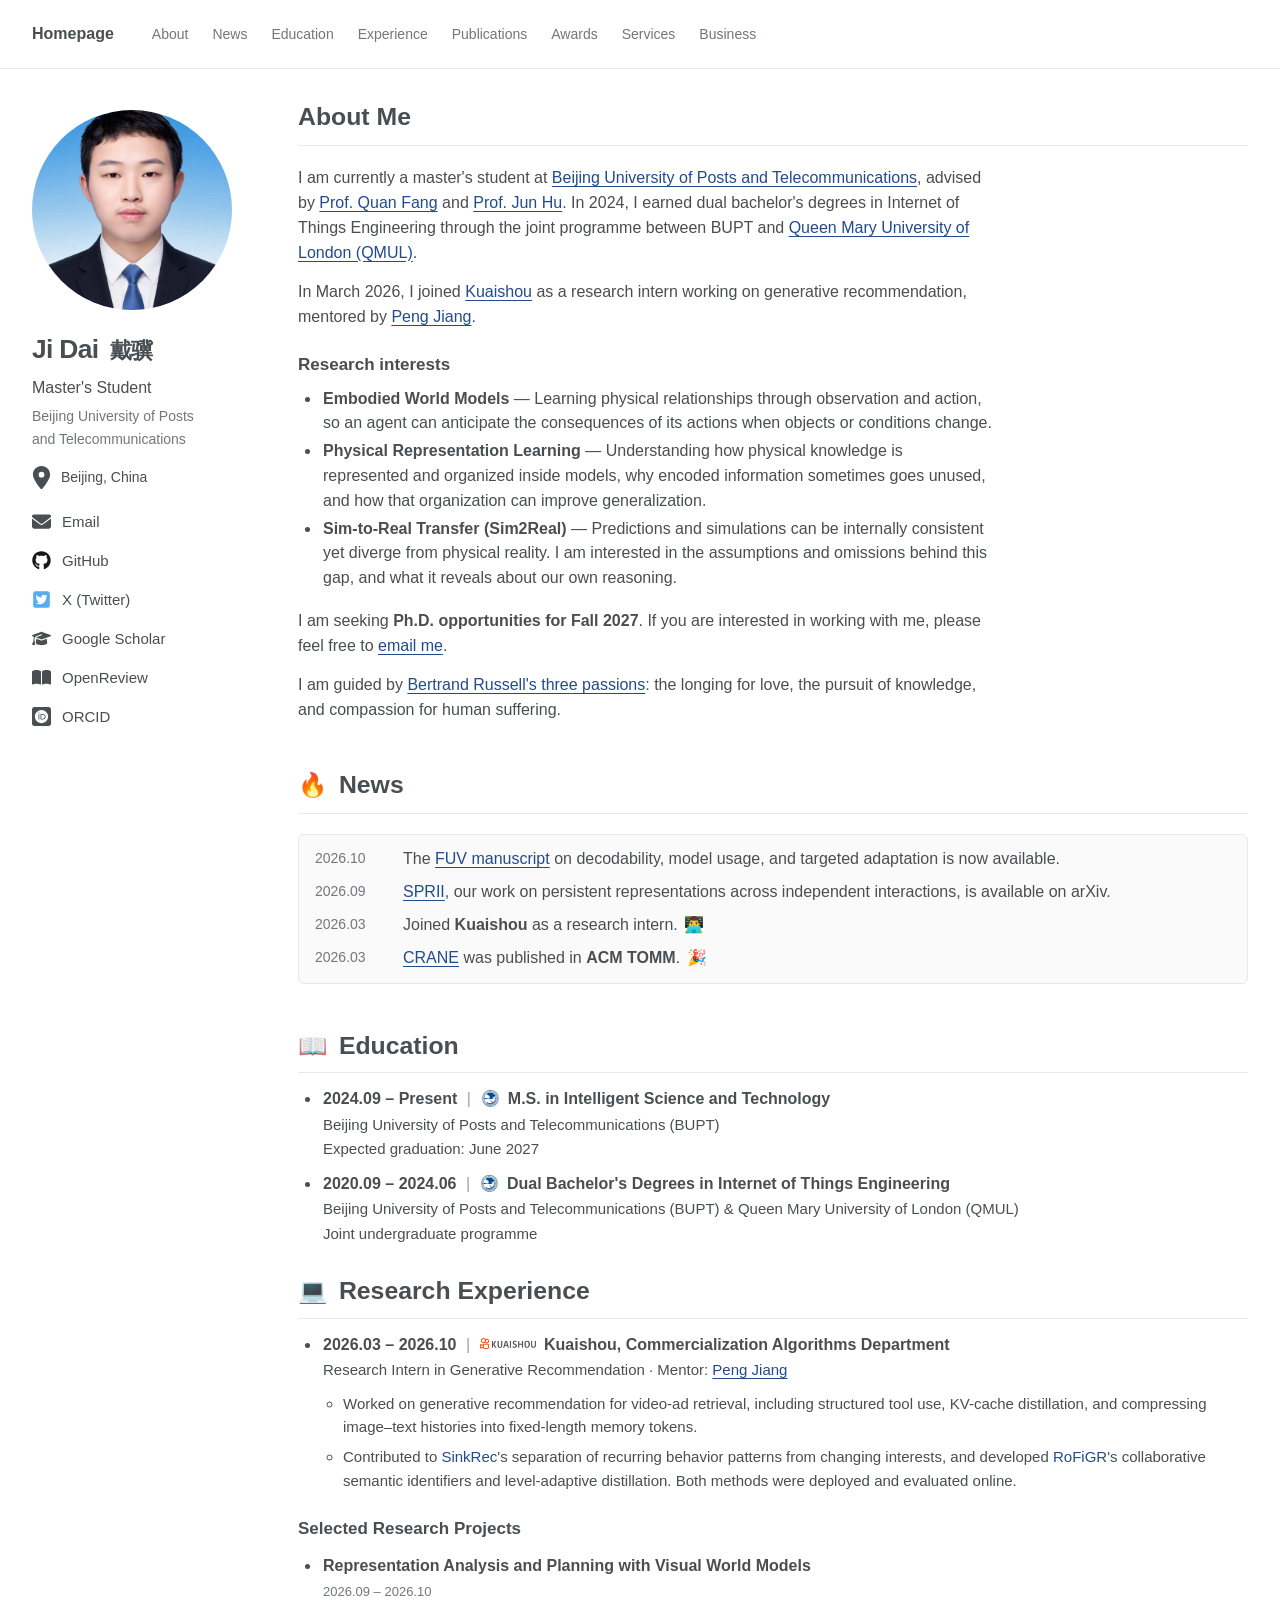
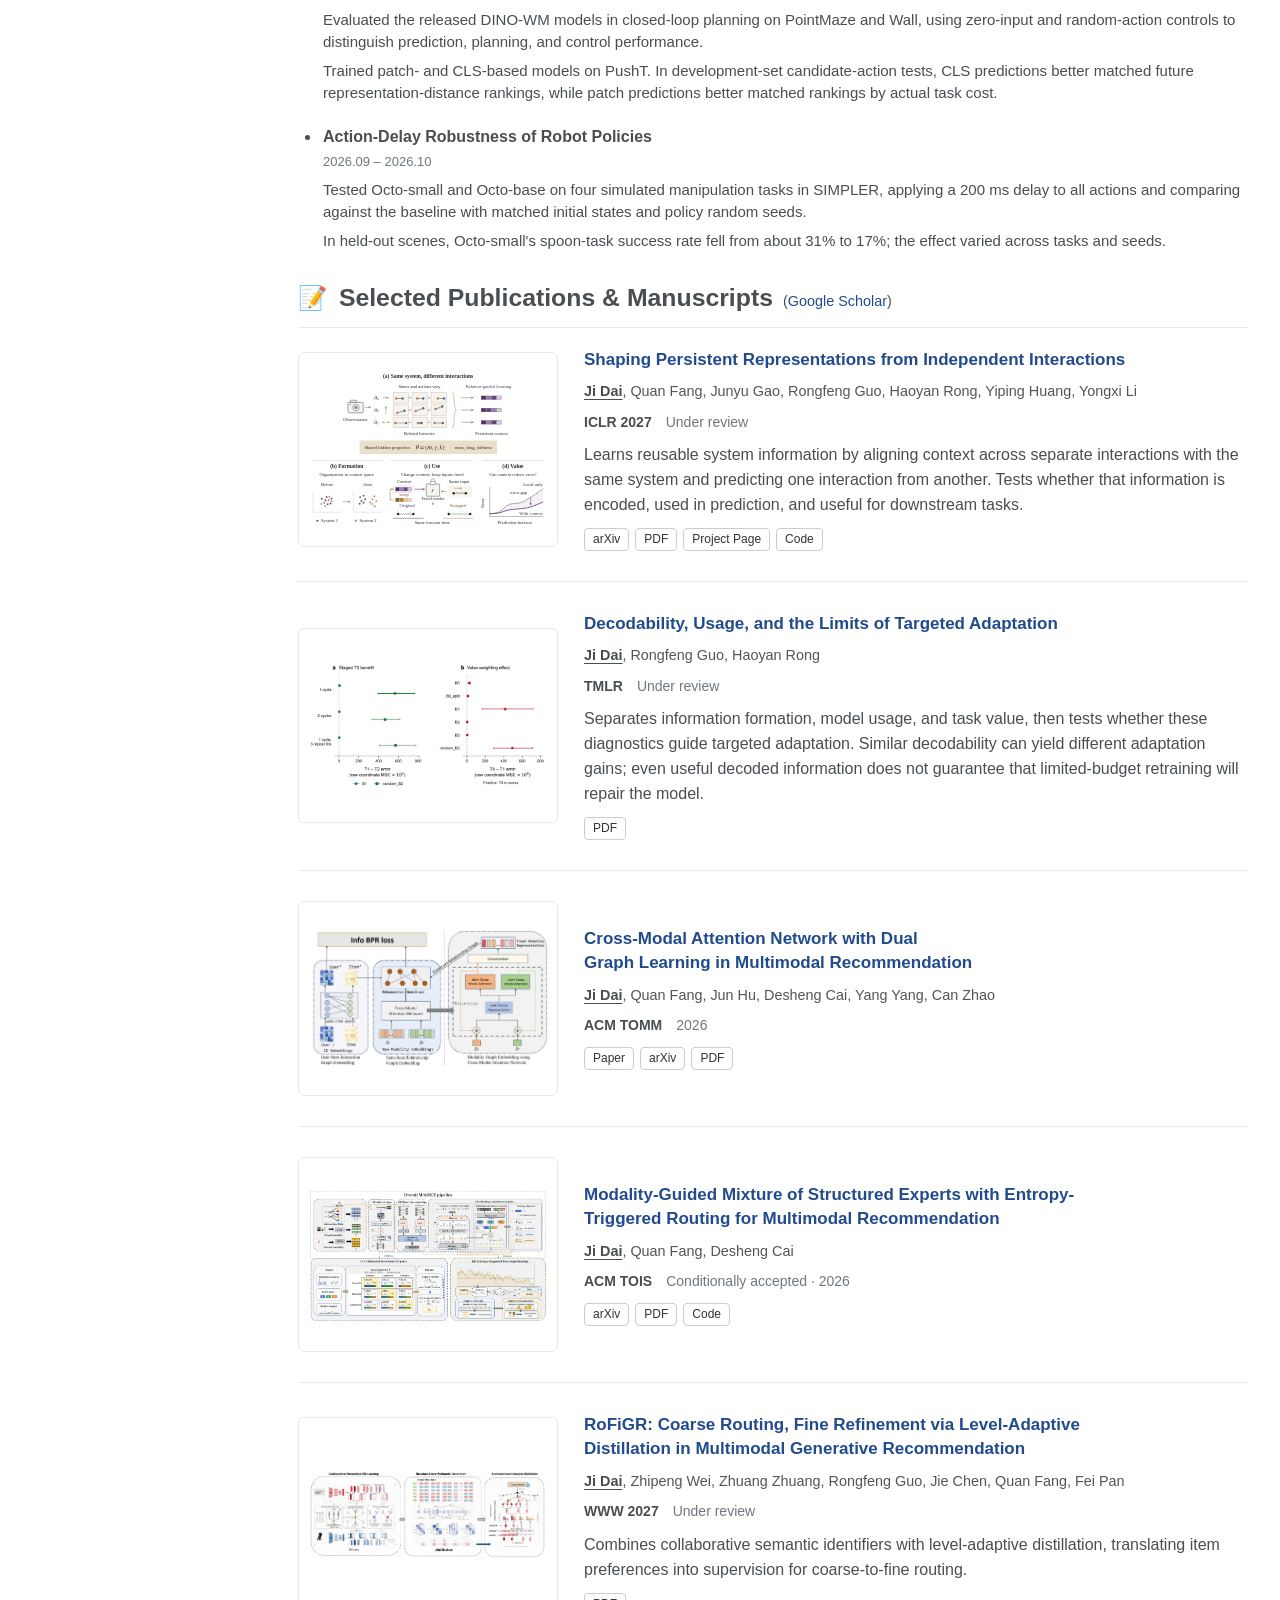
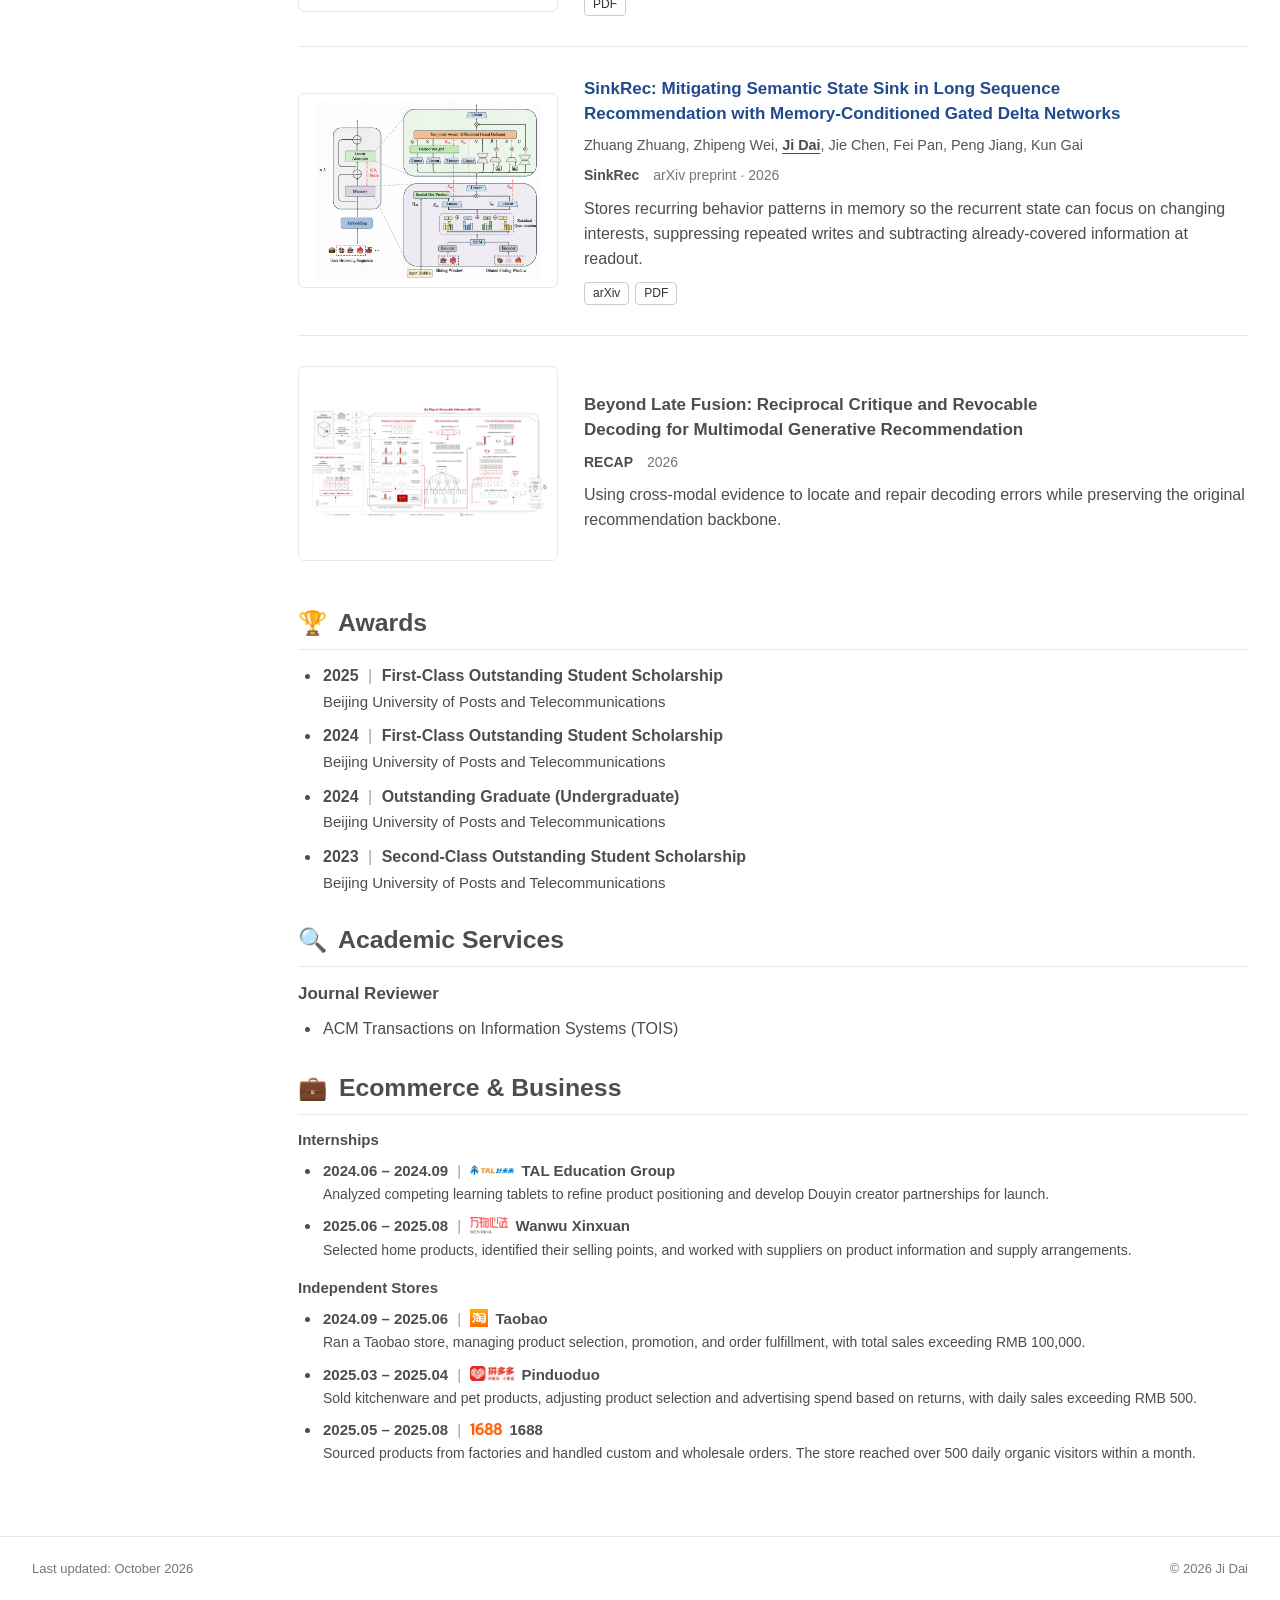
==== commit 0b7cca61: "Align research profile, publications, and projects with current CV" ====
--- a/index.html
+++ b/index.html
@@ -1 +1 @@
-<!doctype html><html lang="en"><head><meta charset="utf-8"><meta name="viewport" content="width=device-width,initial-scale=1"><meta name="description" content="Ji Dai’s academic homepage: embodied world models, physical representation learning, sim-to-real transfer (Sim2Real), publications, and projects."><title>Ji Dai (戴骥) — Academic Homepage</title><link rel="icon" type="image/png" sizes="32x32" href="assets/dj-favicon-32.png"><link rel="shortcut icon" href="favicon.ico"><link rel="apple-touch-icon" href="assets/dj-apple-touch-icon.png"><link rel="stylesheet" href="styles.css"><link rel="stylesheet" href="venture.css"></head><body><link rel="preload" as="image" href="assets/jidaivita-portrait.png"/><link rel="preload" as="image" href="assets/bupt.webp"/><link rel="preload" as="image" href="assets/kuaishou-logo.png"/><link rel="preload" as="image" href="assets/tal-logo.png"/><link rel="preload" as="image" href="assets/wanwu-logo.png"/><link rel="preload" as="image" href="assets/taobao-logo.png"/><link rel="preload" as="image" href="assets/pinduoduo-logo.png"/><link rel="preload" as="image" href="assets/1688-logo.png"/><header class="topnav"><div class="nav-inner"><a class="site-title" href="#about">Homepage</a><nav aria-label="Primary navigation"><a href="#about">About</a><a href="#news">News</a><a href="#education">Education</a><a href="#research-experience">Experience</a><a href="#publications">Publications</a><a href="#awards">Awards</a><a href="#academic-services">Services</a><a href="#business">Business</a></nav></div></header><main class="page-shell"><div class="page-grid"><aside class="profile-sidebar"><div class="profile-sticky"><div class="portrait"><img src="assets/jidaivita-portrait.png" alt="Ji Dai"/></div><div class="identity"><h1>Ji Dai <span lang="zh">戴骥</span></h1><p class="title">Master&#x27;s Student</p><p class="institution">Beijing University of Posts<br/> and Telecommunications</p></div><p class="location"><svg class="profile-icon icon-location" viewBox="0 0 384 512" fill="currentColor" aria-hidden="true"><path d="M215.7 499.2C267 435 384 279.4 384 192C384 86 298 0 192 0S0 86 0 192c0 87.4 117 243 168.3 307.2c12.3 15.3 35.1 15.3 47.4 0zM192 128a64 64 0 1 1 0 128 64 64 0 1 1 0-128z"></path></svg><span>Beijing, China</span></p><ul class="profile-links" aria-label="Profile links"><li><a href="mailto:jidaivita@gmail.com"><svg class="profile-icon icon-email" viewBox="0 0 512 512" fill="currentColor" aria-hidden="true"><path d="M48 64C21.5 64 0 85.5 0 112c0 15.1 7.1 29.3 19.2 38.4L236.8 313.6c11.4 8.5 27 8.5 38.4 0L492.8 150.4c12.1-9.1 19.2-23.3 19.2-38.4c0-26.5-21.5-48-48-48L48 64zM0 176L0 384c0 35.3 28.7 64 64 64l384 0c35.3 0 64-28.7 64-64l0-208L294.4 339.2c-22.8 17.1-54 17.1-76.8 0L0 176z"></path></svg>Email</a></li><li><a href="https://github.com/jidaivita"><svg class="profile-icon icon-github" viewBox="0 0 496 512" fill="currentColor" aria-hidden="true"><path d="M165.9 397.4c0 2-2.3 3.6-5.2 3.6-3.3.3-5.6-1.3-5.6-3.6 0-2 2.3-3.6 5.2-3.6 3-.3 5.6 1.3 5.6 3.6zm-31.1-4.5c-.7 2 1.3 4.3 4.3 4.9 2.6 1 5.6 0 6.2-2s-1.3-4.3-4.3-5.2c-2.6-.7-5.5.3-6.2 2.3zm44.2-1.7c-2.9.7-4.9 2.6-4.6 4.9.3 2 2.9 3.3 5.9 2.6 2.9-.7 4.9-2.6 4.6-4.6-.3-1.9-3-3.2-5.9-2.9zM244.8 8C106.1 8 0 113.3 0 252c0 110.9 69.8 205.8 169.5 239.2 12.8 2.3 17.3-5.6 17.3-12.1 0-6.2-.3-40.4-.3-61.4 0 0-70 15-84.7-29.8 0 0-11.4-29.1-27.8-36.6 0 0-22.9-15.7 1.6-15.4 0 0 24.9 2 38.6 25.8 21.9 38.6 58.6 27.5 72.9 20.9 2.3-16 8.8-27.1 16-33.7-55.9-6.2-112.3-14.3-112.3-110.5 0-27.5 7.6-41.3 23.6-58.9-2.6-6.5-11.1-33.3 2.6-67.9 20.9-6.5 69 27 69 27 20-5.6 41.5-8.5 62.8-8.5s42.8 2.9 62.8 8.5c0 0 48.1-33.6 69-27 13.7 34.7 5.2 61.4 2.6 67.9 16 17.7 25.8 31.5 25.8 58.9 0 96.5-58.9 104.2-114.8 110.5 9.2 7.9 17 22.9 17 46.4 0 33.7-.3 75.4-.3 83.6 0 6.5 4.6 14.4 17.3 12.1C428.2 457.8 496 362.9 496 252 496 113.3 383.5 8 244.8 8zM97.2 352.9c-1.3 1-1 3.3.7 5.2 1.6 1.6 3.9 2.3 5.2 1 1.3-1 1-3.3-.7-5.2-1.6-1.6-3.9-2.3-5.2-1zm-10.8-8.1c-.7 1.3.3 2.9 2.3 3.9 1.6 1 3.6.7 4.3-.7.7-1.3-.3-2.9-2.3-3.9-2-.6-3.6-.3-4.3.7zm32.4 35.6c-1.6 1.3-1 4.3 1.3 6.2 2.3 2.3 5.2 2.6 6.5 1 1.3-1.3.7-4.3-1.3-6.2-2.2-2.3-5.2-2.6-6.5-1zm-11.4-14.7c-1.6 1-1.6 3.6 0 5.9 1.6 2.3 4.3 3.3 5.6 2.3 1.6-1.3 1.6-3.9 0-6.2-1.4-2.3-4-3.3-5.6-2z"></path></svg>GitHub</a></li><li><a href="https://x.com/JiDaiVita"><svg class="profile-icon icon-x" viewBox="0 0 448 512" fill="currentColor" aria-hidden="true"><path d="M64 32C28.7 32 0 60.7 0 96V416c0 35.3 28.7 64 64 64H384c35.3 0 64-28.7 64-64V96c0-35.3-28.7-64-64-64H64zM351.3 199.3v0c0 86.7-66 186.6-186.6 186.6c-37.2 0-71.7-10.8-100.7-29.4c5.3 .6 10.4 .8 15.8 .8c30.7 0 58.9-10.4 81.4-28c-28.8-.6-53-19.5-61.3-45.5c10.1 1.5 19.2 1.5 29.6-1.2c-30-6.1-52.5-32.5-52.5-64.4v-.8c8.7 4.9 18.9 7.9 29.6 8.3c-9-6-16.4-14.1-21.5-23.6s-7.8-20.2-7.7-31c0-12.2 3.2-23.4 8.9-33.1c32.3 39.8 80.8 65.8 135.2 68.6c-9.3-44.5 24-80.6 64-80.6c18.9 0 35.9 7.9 47.9 20.7c14.8-2.8 29-8.3 41.6-15.8c-4.9 15.2-15.2 28-28.8 36.1c13.2-1.4 26-5.1 37.8-10.2c-8.9 13.1-20.1 24.7-32.9 34c.2 2.8 .2 5.7 .2 8.5z"></path></svg>X (Twitter)</a></li><li><a href="https://scholar.google.com/citations?user=l_1l4E4AAAAJ&amp;hl=en"><svg class="profile-icon icon-scholar" viewBox="0 0 640 512" fill="currentColor" aria-hidden="true"><path d="M320 32c-8.1 0-16.1 1.4-23.7 4.1L15.8 137.4C6.3 140.9 0 149.9 0 160s6.3 19.1 15.8 22.6l57.9 20.9C57.3 229.3 48 259.8 48 291.9l0 28.1c0 28.4-10.8 57.7-22.3 80.8c-6.5 13-13.9 25.8-22.5 37.6C0 442.7-.9 448.3 .9 453.4s6 8.9 11.2 10.2l64 16c4.2 1.1 8.7 .3 12.4-2s6.3-6.1 7.1-10.4c8.6-42.8 4.3-81.2-2.1-108.7C90.3 344.3 86 329.8 80 316.5l0-24.6c0-30.2 10.2-58.7 27.9-81.5c12.9-15.5 29.6-28 49.2-35.7l157-61.7c8.2-3.2 17.5 .8 20.7 9s-.8 17.5-9 20.7l-157 61.7c-12.4 4.9-23.3 12.4-32.2 21.6l159.6 57.6c7.6 2.7 15.6 4.1 23.7 4.1s16.1-1.4 23.7-4.1L624.2 182.6c9.5-3.4 15.8-12.5 15.8-22.6s-6.3-19.1-15.8-22.6L343.7 36.1C336.1 33.4 328.1 32 320 32zM128 408c0 35.3 86 72 192 72s192-36.7 192-72L496.7 262.6 354.5 314c-11.1 4-22.8 6-34.5 6s-23.5-2-34.5-6L143.3 262.6 128 408z"></path></svg>Google Scholar</a></li><li><a href="https://openreview.net/profile?id=~Ji_Dai2"><svg class="profile-icon icon-review" viewBox="0 0 576 512" fill="currentColor" aria-hidden="true"><path d="M249.6 471.5c10.8 3.8 22.4-4.1 22.4-15.5l0-377.4c0-4.2-1.6-8.4-5-11C247.4 52 202.4 32 144 32C93.5 32 46.3 45.3 18.1 56.1C6.8 60.5 0 71.7 0 83.8L0 454.1c0 11.9 12.8 20.2 24.1 16.5C55.6 460.1 105.5 448 144 448c33.9 0 79 14 105.6 23.5zm76.8 0C353 462 398.1 448 432 448c38.5 0 88.4 12.1 119.9 22.6c11.3 3.8 24.1-4.6 24.1-16.5l0-370.3c0-12.1-6.8-23.3-18.1-27.6C529.7 45.3 482.5 32 432 32c-58.4 0-103.4 20-123 35.6c-3.3 2.6-5 6.8-5 11L304 456c0 11.4 11.7 19.3 22.4 15.5z"></path></svg>OpenReview</a></li><li><a href="https://orcid.org/0009-0006-6849-2138"><svg class="profile-icon icon-orcid" viewBox="0 0 512 512" fill="currentColor" aria-hidden="true"><rect width="512" height="512" rx="72"></rect><path d="M294.75 188.19h-45.92V342h47.47c67.62 0 83.12-51.34 83.12-76.91 0-41.64-26.54-76.9-84.67-76.9zM256 8C119 8 8 119 8 256s111 248 248 248 248-111 248-248S393 8 256 8zm-80.79 360.76h-29.84v-207.5h29.84zm-14.92-231.14a19.57 19.57 0 1 1 19.57-19.57 19.64 19.64 0 0 1-19.57 19.57zM300 369h-81V161.26h80.6c76.73 0 110.44 54.83 110.44 103.85C410 318.39 368.38 369 300 369z" fill="white" transform="translate(72 72) scale(.72)"></path></svg>ORCID</a></li></ul></div></aside><div class="main-column"><section class="section" id="about"><h2>About Me</h2><div class="prose"><p>I am currently a master&#x27;s student at <a href="https://www.bupt.edu.cn/">Beijing University of Posts and Telecommunications</a>, advised by <a href="https://quanfang.github.io/">Prof. Quan Fang</a> and <a href="https://cs-jhu.github.io/">Prof. Jun Hu</a>. In 2024, I earned dual bachelor&#x27;s degrees in Internet of Things Engineering through the joint programme between BUPT and <a href="https://www.qmul.ac.uk/">Queen Mary University of London (QMUL)</a>.</p><p>In March 2026, I joined <a href="https://www.kuaishou.com/en">Kuaishou</a> as a research intern working on generative recommendation, advised by <a href="https://scholar.google.com/citations?user=9o5swhQAAAAJ&amp;hl=en">Peng Jiang</a>.</p><h3 class="research-heading">Research interests</h3><ul class="research-interests"><li><strong>Embodied World Models</strong> — Learning physical relationships through observation and action, so an agent can anticipate the consequences of its actions when objects or conditions change.</li><li><strong>Physical Representation Learning</strong> — Understanding how physical knowledge is represented and organized inside models, why encoded information sometimes goes unused, and how that organization can improve generalization.</li><li><strong>Sim-to-Real Transfer (Sim2Real)</strong> — Predictions and simulations can be internally consistent yet diverge from physical reality. I am interested in the assumptions and omissions behind this gap, and what it reveals about our own reasoning.</li></ul><p>I am seeking <strong>Ph.D. opportunities for Fall 2027</strong>. If you are interested in working with me, please feel free to <a href="mailto:jidaivita@gmail.com">email me</a>.</p><p>I am guided by <a href="https://www.humanities.mcmaster.ca/~bertrand/misc.html">Bertrand Russell&#x27;s three passions</a>: the longing for love, the pursuit of knowledge, and compassion for human suffering.</p></div></section><section class="section" id="news"><h2 id="news-title"><span class="section-icon" aria-hidden="true">🔥</span> News</h2><div class="news-scroll" role="region" aria-labelledby="news-title" tabindex="0"><ul class="news-list"><li><time dateTime="2026-03">2026.03</time><span>Joined <strong>Kuaishou</strong> as a research intern. <span class="news-icon" aria-hidden="true">👨‍💻</span></span></li><li><time dateTime="2026-03">2026.03</time><span><a href="https://doi.org/10.1145/3788289">CRANE</a> was published in <strong>ACM TOMM</strong>. <span class="news-icon" aria-hidden="true">🎉</span></span></li></ul></div></section><section class="section compact-section" id="education"><h2><span class="section-icon" aria-hidden="true">📖</span> Education</h2><ul class="history-list"><li><h3><time>2024.09 – Present</time><span class="entry-separator"> | </span><img class="inline-logo school-logo" src="assets/bupt.webp" alt="BUPT" width="20" height="20"/> M.S. in Intelligent Science and Technology</h3><p>Beijing University of Posts and Telecommunications (BUPT)</p></li><li><h3><time>2020.09 – 2024.06</time><span class="entry-separator"> | </span><img class="inline-logo school-logo" src="assets/bupt.webp" alt="BUPT" width="20" height="20"/> Dual Bachelor&#x27;s Degrees in Internet of Things Engineering</h3><p>Beijing University of Posts and Telecommunications (BUPT) &amp; Queen Mary University of London (QMUL)</p><p>Joint undergraduate programme</p></li></ul></section><section class="section compact-section" id="research-experience"><h2><span class="section-icon" aria-hidden="true">💻</span> Research Experience</h2><ul class="history-list"><li><h3><time>2026.03 – 2026.10</time><span class="entry-separator"> | </span><span class="inline-brand"><img class="inline-logo" src="assets/kuaishou-logo.png" alt="" width="56" height="20"/> Kuaishou</span><span class="department">Commercialization Algorithms Department</span></h3><p>- Research Intern on Generative Recommendation</p><p>- Mentor: <a href="https://scholar.google.com/citations?user=9o5swhQAAAAJ&amp;hl=en">Peng Jiang</a></p></li></ul></section><section class="section" id="publications"><div class="section-title-row"><h2><span class="section-icon" aria-hidden="true">📝</span> Selected Publications &amp; Manuscripts</h2><a class="full-list-link" href="https://scholar.google.com/citations?user=l_1l4E4AAAAJ&amp;hl=en">Google Scholar</a></div><ul class="paper-list"><li class="paper-entry"><a class="paper-figure" href="assets/crane-framework.png" target="_blank" rel="noopener noreferrer" aria-label="View CRANE architecture at full size"><img src="assets/crane-framework.png" alt="CRANE architecture" loading="lazy"/></a><div class="paper-details"><h3 class="paper-title"><a href="https://doi.org/10.1145/3788289">Cross-Modal Attention Network with Dual Graph Learning in Multimodal Recommendation</a></h3><p class="authors"><strong>Ji Dai</strong>, Quan Fang, Jun Hu, Desheng Cai, Yang Yang, Can Zhao</p><p class="venue"><strong>ACM TOMM</strong><span>2026</span></p><div class="publication-links"><a href="https://doi.org/10.1145/3788289">Paper</a><a href="https://arxiv.org/abs/2601.11151">arXiv</a><a href="https://arxiv.org/pdf/2601.11151">PDF</a></div></div></li><li class="paper-entry" id="magnet"><a class="paper-figure" href="assets/magnet-framework.png" target="_blank" rel="noopener noreferrer" aria-label="View MAGNET framework at full size"><img src="assets/magnet-framework.png" alt="MAGNET framework" loading="lazy"/></a><div class="paper-details"><h3 class="paper-title"><a href="https://arxiv.org/abs/2602.20723">Modality-Guided Mixture of Structured Experts with Entropy-Triggered Routing for Multimodal Recommendation</a></h3><p class="authors"><strong>Ji Dai</strong>, Quan Fang, DeSheng Cai</p><p class="venue"><strong>MAGNET</strong><span>arXiv preprint · 2026</span></p><div class="publication-links"><a href="https://arxiv.org/abs/2602.20723">arXiv</a><a href="papers/MAGNET.pdf">PDF</a><a href="https://github.com/jidaivita/MAGNET">Code</a></div></div></li><li class="paper-entry" id="rofigr"><a class="paper-figure" href="assets/rofigr-framework.png" target="_blank" rel="noopener noreferrer" aria-label="View RoFiGR framework at full size"><img src="assets/rofigr-framework.png" alt="RoFiGR: collaborative SID learning, structure-aware generation, and level-adaptive distillation" loading="lazy"/></a><div class="paper-details"><h3 class="paper-title">RoFiGR: Coarse Routing, Fine Refinement via Level-Adaptive Distillation in Multimodal Generative Recommendation</h3><p class="authors"><strong>Ji Dai</strong>, Zhipeng Wei, Zhuang Zhuang, Rongfeng Guo, Jie Chen, Quan Fang, Fei Pan</p><p class="venue"><strong>RoFiGR</strong><span>2026</span></p><p class="paper-summary">Improving coarse-to-fine generation through collaborative semantic identifiers and level-adaptive distillation.</p></div></li><li class="paper-entry" id="recap"><a class="paper-figure" href="assets/recap-framework.png" target="_blank" rel="noopener noreferrer" aria-label="View RECAP framework at full size"><img src="assets/recap-framework.png" alt="RECAP: reciprocal critique, hierarchical revocation, and cross-modal repair for frozen generative recommenders" loading="lazy"/></a><div class="paper-details"><h3 class="paper-title">Beyond Late Fusion: Reciprocal Critique and Revocable Decoding for Multimodal Generative Recommendation</h3><p class="venue"><strong>RECAP</strong><span>2026</span></p><p class="paper-summary">Using cross-modal evidence to locate and repair decoding errors while preserving the original recommendation backbone.</p></div></li><li class="paper-entry" id="sprii"><a class="paper-figure" href="sprii/" aria-label="Visit the SPRII project page"><img src="sprii/assets/overview.svg" alt="SPRII: related interactions and separate tests of formation, use, and value" loading="lazy"/></a><div class="paper-details"><h3 class="paper-title"><a href="sprii/SPRII.pdf?v=645682b8fb85">Shaping Persistent Representations from Independent Interactions</a></h3><p class="authors"><strong>Ji Dai</strong>, Quan Fang, Junyu Gao, Rongfeng Guo, Haoyan Rong, Yiping Huang, Yongxi Li</p><p class="venue"><strong>SPRII</strong><span>Preprint · 2026</span></p><p class="paper-summary">Learning reusable persistent context from related interactions across world models, learner families, and tasks.</p><div class="publication-links"><a href="sprii/SPRII.pdf?v=645682b8fb85">Paper (latest PDF)</a><a href="sprii/">Project Page</a><a href="https://github.com/jidaivita/SPRII">Code</a></div></div></li></ul></section><section class="section compact-section" id="awards"><h2><span class="section-icon" aria-hidden="true">🏆</span> Awards</h2><ul class="history-list"><li><h3><time dateTime="2025">2025</time><span class="entry-separator"> | </span>First-Class Outstanding Student Scholarship</h3><p>Beijing University of Posts and Telecommunications</p></li><li><h3><time dateTime="2024">2024</time><span class="entry-separator"> | </span>First-Class Outstanding Student Scholarship</h3><p>Beijing University of Posts and Telecommunications</p></li><li><h3><time dateTime="2024">2024</time><span class="entry-separator"> | </span>Outstanding Graduate (Undergraduate)</h3><p>Beijing University of Posts and Telecommunications</p></li><li><h3><time dateTime="2023">2023</time><span class="entry-separator"> | </span>Second-Class Outstanding Student Scholarship</h3><p>Beijing University of Posts and Telecommunications</p></li></ul></section><section class="section compact-section" id="academic-services"><h2><span class="section-icon" aria-hidden="true">🔍</span> Academic Services</h2><h3 class="service-heading">Journal Reviewer</h3><ul class="history-list"><li>ACM Transactions on Information Systems (TOIS)</li></ul></section><section class="section compact-section" id="business"><h2><span class="section-icon" aria-hidden="true">💼</span> Ecommerce &amp; Business</h2><div class="business-group"><h3 class="business-group-title">Internships</h3><ul class="history-list business-entries"><li><h4><time>2024.06 – 2024.09</time><span class="entry-separator"> | </span><span class="inline-brand"><img class="inline-logo logo-tal" src="assets/tal-logo.png" alt="" width="48" height="20"/> TAL Education Group</span></h4><p>Analyzed competing learning tablets to refine product positioning and develop Douyin creator partnerships for launch.</p></li><li><h4><time>2025.06 – 2025.08</time><span class="entry-separator"> | </span><span class="inline-brand"><img class="inline-logo logo-wanwu" src="assets/wanwu-logo.png" alt="" width="48" height="20"/> Wanwu Xinxuan</span></h4><p>Curated the home product assortment, distilled key selling points, and coordinated upstream &amp; downstream suppliers.</p></li></ul></div><div class="business-group"><h3 class="business-group-title">Independent Stores</h3><ul class="history-list business-entries"><li><h4><time>2024.09 – 2025.06</time><span class="entry-separator"> | </span><span class="inline-brand"><img class="inline-logo logo-taobao" src="assets/taobao-logo.png" alt="" width="48" height="20"/> Taobao</span></h4><p>Built an independent retail venture, aligning product selection, promotion, and fulfillment to generate over RMB 100,000 in sales.</p></li><li><h4><time>2025.03 – 2025.04</time><span class="entry-separator"> | </span><span class="inline-brand"><img class="inline-logo logo-pinduoduo" src="assets/pinduoduo-logo.png" alt="" width="48" height="20"/> Pinduoduo</span></h4><p>Tested kitchenware &amp; pet product offerings and refined paid acquisition using ROI targets, achieving over RMB 500 in daily sales.</p></li><li><h4><time>2025.05 – 2025.08</time><span class="entry-separator"> | </span><span class="inline-brand"><img class="inline-logo logo-1688" src="assets/1688-logo.png" alt="" width="48" height="20"/> 1688</span></h4><p>Developed a wholesale business through factory sourcing &amp; custom orders, attracting 500+ daily organic visitors within a month.</p></li></ul></div></section></div></div></main><footer><span>Last updated: October 2026</span><span>© 2026 Ji Dai</span></footer></body></html>
+<!doctype html><html lang="en"><head><meta charset="utf-8"><meta name="viewport" content="width=device-width,initial-scale=1"><meta name="description" content="Ji Dai’s academic homepage: embodied world models, physical representation learning, sim-to-real transfer (Sim2Real), publications, and projects."><title>Ji Dai (戴骥) — Academic Homepage</title><link rel="icon" type="image/png" sizes="32x32" href="assets/dj-favicon-32.png"><link rel="shortcut icon" href="favicon.ico"><link rel="apple-touch-icon" href="assets/dj-apple-touch-icon.png"><link rel="stylesheet" href="styles.css"><link rel="stylesheet" href="venture.css"></head><body><link rel="preload" as="image" href="assets/jidaivita-portrait.png"/><link rel="preload" as="image" href="assets/bupt.webp"/><link rel="preload" as="image" href="assets/kuaishou-logo.png"/><link rel="preload" as="image" href="assets/tal-logo.png"/><link rel="preload" as="image" href="assets/wanwu-logo.png"/><link rel="preload" as="image" href="assets/taobao-logo.png"/><link rel="preload" as="image" href="assets/pinduoduo-logo.png"/><link rel="preload" as="image" href="assets/1688-logo.png"/><header class="topnav"><div class="nav-inner"><a class="site-title" href="#about">Homepage</a><nav aria-label="Primary navigation"><a href="#about">About</a><a href="#news">News</a><a href="#education">Education</a><a href="#research-experience">Experience</a><a href="#publications">Publications</a><a href="#awards">Awards</a><a href="#academic-services">Services</a><a href="#business">Business</a></nav></div></header><main class="page-shell"><div class="page-grid"><aside class="profile-sidebar"><div class="profile-sticky"><div class="portrait"><img src="assets/jidaivita-portrait.png" alt="Ji Dai"/></div><div class="identity"><h1>Ji Dai <span lang="zh">戴骥</span></h1><p class="title">Master&#x27;s Student</p><p class="institution">Beijing University of Posts<br/> and Telecommunications</p></div><p class="location"><svg class="profile-icon icon-location" viewBox="0 0 384 512" fill="currentColor" aria-hidden="true"><path d="M215.7 499.2C267 435 384 279.4 384 192C384 86 298 0 192 0S0 86 0 192c0 87.4 117 243 168.3 307.2c12.3 15.3 35.1 15.3 47.4 0zM192 128a64 64 0 1 1 0 128 64 64 0 1 1 0-128z"></path></svg><span>Beijing, China</span></p><ul class="profile-links" aria-label="Profile links"><li><a href="mailto:jidaivita@gmail.com"><svg class="profile-icon icon-email" viewBox="0 0 512 512" fill="currentColor" aria-hidden="true"><path d="M48 64C21.5 64 0 85.5 0 112c0 15.1 7.1 29.3 19.2 38.4L236.8 313.6c11.4 8.5 27 8.5 38.4 0L492.8 150.4c12.1-9.1 19.2-23.3 19.2-38.4c0-26.5-21.5-48-48-48L48 64zM0 176L0 384c0 35.3 28.7 64 64 64l384 0c35.3 0 64-28.7 64-64l0-208L294.4 339.2c-22.8 17.1-54 17.1-76.8 0L0 176z"></path></svg>Email</a></li><li><a href="https://github.com/jidaivita"><svg class="profile-icon icon-github" viewBox="0 0 496 512" fill="currentColor" aria-hidden="true"><path d="M165.9 397.4c0 2-2.3 3.6-5.2 3.6-3.3.3-5.6-1.3-5.6-3.6 0-2 2.3-3.6 5.2-3.6 3-.3 5.6 1.3 5.6 3.6zm-31.1-4.5c-.7 2 1.3 4.3 4.3 4.9 2.6 1 5.6 0 6.2-2s-1.3-4.3-4.3-5.2c-2.6-.7-5.5.3-6.2 2.3zm44.2-1.7c-2.9.7-4.9 2.6-4.6 4.9.3 2 2.9 3.3 5.9 2.6 2.9-.7 4.9-2.6 4.6-4.6-.3-1.9-3-3.2-5.9-2.9zM244.8 8C106.1 8 0 113.3 0 252c0 110.9 69.8 205.8 169.5 239.2 12.8 2.3 17.3-5.6 17.3-12.1 0-6.2-.3-40.4-.3-61.4 0 0-70 15-84.7-29.8 0 0-11.4-29.1-27.8-36.6 0 0-22.9-15.7 1.6-15.4 0 0 24.9 2 38.6 25.8 21.9 38.6 58.6 27.5 72.9 20.9 2.3-16 8.8-27.1 16-33.7-55.9-6.2-112.3-14.3-112.3-110.5 0-27.5 7.6-41.3 23.6-58.9-2.6-6.5-11.1-33.3 2.6-67.9 20.9-6.5 69 27 69 27 20-5.6 41.5-8.5 62.8-8.5s42.8 2.9 62.8 8.5c0 0 48.1-33.6 69-27 13.7 34.7 5.2 61.4 2.6 67.9 16 17.7 25.8 31.5 25.8 58.9 0 96.5-58.9 104.2-114.8 110.5 9.2 7.9 17 22.9 17 46.4 0 33.7-.3 75.4-.3 83.6 0 6.5 4.6 14.4 17.3 12.1C428.2 457.8 496 362.9 496 252 496 113.3 383.5 8 244.8 8zM97.2 352.9c-1.3 1-1 3.3.7 5.2 1.6 1.6 3.9 2.3 5.2 1 1.3-1 1-3.3-.7-5.2-1.6-1.6-3.9-2.3-5.2-1zm-10.8-8.1c-.7 1.3.3 2.9 2.3 3.9 1.6 1 3.6.7 4.3-.7.7-1.3-.3-2.9-2.3-3.9-2-.6-3.6-.3-4.3.7zm32.4 35.6c-1.6 1.3-1 4.3 1.3 6.2 2.3 2.3 5.2 2.6 6.5 1 1.3-1.3.7-4.3-1.3-6.2-2.2-2.3-5.2-2.6-6.5-1zm-11.4-14.7c-1.6 1-1.6 3.6 0 5.9 1.6 2.3 4.3 3.3 5.6 2.3 1.6-1.3 1.6-3.9 0-6.2-1.4-2.3-4-3.3-5.6-2z"></path></svg>GitHub</a></li><li><a href="https://x.com/JiDaiVita"><svg class="profile-icon icon-x" viewBox="0 0 448 512" fill="currentColor" aria-hidden="true"><path d="M64 32C28.7 32 0 60.7 0 96V416c0 35.3 28.7 64 64 64H384c35.3 0 64-28.7 64-64V96c0-35.3-28.7-64-64-64H64zM351.3 199.3v0c0 86.7-66 186.6-186.6 186.6c-37.2 0-71.7-10.8-100.7-29.4c5.3 .6 10.4 .8 15.8 .8c30.7 0 58.9-10.4 81.4-28c-28.8-.6-53-19.5-61.3-45.5c10.1 1.5 19.2 1.5 29.6-1.2c-30-6.1-52.5-32.5-52.5-64.4v-.8c8.7 4.9 18.9 7.9 29.6 8.3c-9-6-16.4-14.1-21.5-23.6s-7.8-20.2-7.7-31c0-12.2 3.2-23.4 8.9-33.1c32.3 39.8 80.8 65.8 135.2 68.6c-9.3-44.5 24-80.6 64-80.6c18.9 0 35.9 7.9 47.9 20.7c14.8-2.8 29-8.3 41.6-15.8c-4.9 15.2-15.2 28-28.8 36.1c13.2-1.4 26-5.1 37.8-10.2c-8.9 13.1-20.1 24.7-32.9 34c.2 2.8 .2 5.7 .2 8.5z"></path></svg>X (Twitter)</a></li><li><a href="https://scholar.google.com/citations?user=l_1l4E4AAAAJ&amp;hl=en"><svg class="profile-icon icon-scholar" viewBox="0 0 640 512" fill="currentColor" aria-hidden="true"><path d="M320 32c-8.1 0-16.1 1.4-23.7 4.1L15.8 137.4C6.3 140.9 0 149.9 0 160s6.3 19.1 15.8 22.6l57.9 20.9C57.3 229.3 48 259.8 48 291.9l0 28.1c0 28.4-10.8 57.7-22.3 80.8c-6.5 13-13.9 25.8-22.5 37.6C0 442.7-.9 448.3 .9 453.4s6 8.9 11.2 10.2l64 16c4.2 1.1 8.7 .3 12.4-2s6.3-6.1 7.1-10.4c8.6-42.8 4.3-81.2-2.1-108.7C90.3 344.3 86 329.8 80 316.5l0-24.6c0-30.2 10.2-58.7 27.9-81.5c12.9-15.5 29.6-28 49.2-35.7l157-61.7c8.2-3.2 17.5 .8 20.7 9s-.8 17.5-9 20.7l-157 61.7c-12.4 4.9-23.3 12.4-32.2 21.6l159.6 57.6c7.6 2.7 15.6 4.1 23.7 4.1s16.1-1.4 23.7-4.1L624.2 182.6c9.5-3.4 15.8-12.5 15.8-22.6s-6.3-19.1-15.8-22.6L343.7 36.1C336.1 33.4 328.1 32 320 32zM128 408c0 35.3 86 72 192 72s192-36.7 192-72L496.7 262.6 354.5 314c-11.1 4-22.8 6-34.5 6s-23.5-2-34.5-6L143.3 262.6 128 408z"></path></svg>Google Scholar</a></li><li><a href="https://openreview.net/profile?id=~Ji_Dai2"><svg class="profile-icon icon-review" viewBox="0 0 576 512" fill="currentColor" aria-hidden="true"><path d="M249.6 471.5c10.8 3.8 22.4-4.1 22.4-15.5l0-377.4c0-4.2-1.6-8.4-5-11C247.4 52 202.4 32 144 32C93.5 32 46.3 45.3 18.1 56.1C6.8 60.5 0 71.7 0 83.8L0 454.1c0 11.9 12.8 20.2 24.1 16.5C55.6 460.1 105.5 448 144 448c33.9 0 79 14 105.6 23.5zm76.8 0C353 462 398.1 448 432 448c38.5 0 88.4 12.1 119.9 22.6c11.3 3.8 24.1-4.6 24.1-16.5l0-370.3c0-12.1-6.8-23.3-18.1-27.6C529.7 45.3 482.5 32 432 32c-58.4 0-103.4 20-123 35.6c-3.3 2.6-5 6.8-5 11L304 456c0 11.4 11.7 19.3 22.4 15.5z"></path></svg>OpenReview</a></li><li><a href="https://orcid.org/0009-0006-6849-2138"><svg class="profile-icon icon-orcid" viewBox="0 0 512 512" fill="currentColor" aria-hidden="true"><rect width="512" height="512" rx="72"></rect><path d="M294.75 188.19h-45.92V342h47.47c67.62 0 83.12-51.34 83.12-76.91 0-41.64-26.54-76.9-84.67-76.9zM256 8C119 8 8 119 8 256s111 248 248 248 248-111 248-248S393 8 256 8zm-80.79 360.76h-29.84v-207.5h29.84zm-14.92-231.14a19.57 19.57 0 1 1 19.57-19.57 19.64 19.64 0 0 1-19.57 19.57zM300 369h-81V161.26h80.6c76.73 0 110.44 54.83 110.44 103.85C410 318.39 368.38 369 300 369z" fill="white" transform="translate(72 72) scale(.72)"></path></svg>ORCID</a></li></ul></div></aside><div class="main-column"><section class="section" id="about"><h2>About Me</h2><div class="prose"><p>I am currently a master&#x27;s student at <a href="https://www.bupt.edu.cn/">Beijing University of Posts and Telecommunications</a>, advised by <a href="https://quanfang.github.io/">Prof. Quan Fang</a> and <a href="https://cs-jhu.github.io/">Prof. Jun Hu</a>. In 2024, I earned dual bachelor&#x27;s degrees in Internet of Things Engineering through the joint programme between BUPT and <a href="https://www.qmul.ac.uk/">Queen Mary University of London (QMUL)</a>.</p><p>In March 2026, I joined <a href="https://www.kuaishou.com/en">Kuaishou</a> as a research intern working on generative recommendation, mentored by <a href="https://scholar.google.com/citations?user=9o5swhQAAAAJ&amp;hl=en">Peng Jiang</a>.</p><h3 class="research-heading">Research interests</h3><ul class="research-interests"><li><strong>Embodied World Models</strong> — Learning physical relationships through observation and action, so an agent can anticipate the consequences of its actions when objects or conditions change.</li><li><strong>Physical Representation Learning</strong> — Understanding how physical knowledge is represented and organized inside models, why encoded information sometimes goes unused, and how that organization can improve generalization.</li><li><strong>Sim-to-Real Transfer (Sim2Real)</strong> — Predictions and simulations can be internally consistent yet diverge from physical reality. I am interested in the assumptions and omissions behind this gap, and what it reveals about our own reasoning.</li></ul><p>I am seeking <strong>Ph.D. opportunities for Fall 2027</strong>. If you are interested in working with me, please feel free to <a href="mailto:jidaivita@gmail.com">email me</a>.</p><p>I am guided by <a href="https://www.humanities.mcmaster.ca/~bertrand/misc.html">Bertrand Russell&#x27;s three passions</a>: the longing for love, the pursuit of knowledge, and compassion for human suffering.</p></div></section><section class="section" id="news"><h2 id="news-title"><span class="section-icon" aria-hidden="true">🔥</span> News</h2><div class="news-scroll" role="region" aria-labelledby="news-title" tabindex="0"><ul class="news-list"><li><time dateTime="2026-10">2026.10</time><span>The <a href="papers/FUV.pdf">FUV manuscript</a> on decodability, model usage, and targeted adaptation is now available.</span></li><li><time dateTime="2026-09">2026.09</time><span><a href="https://arxiv.org/abs/2609.34604">SPRII</a>, our work on persistent representations across independent interactions, is available on arXiv.</span></li><li><time dateTime="2026-03">2026.03</time><span>Joined <strong>Kuaishou</strong> as a research intern. <span class="news-icon" aria-hidden="true">👨‍💻</span></span></li><li><time dateTime="2026-03">2026.03</time><span><a href="https://doi.org/10.1145/3788289">CRANE</a> was published in <strong>ACM TOMM</strong>. <span class="news-icon" aria-hidden="true">🎉</span></span></li></ul></div></section><section class="section compact-section" id="education"><h2><span class="section-icon" aria-hidden="true">📖</span> Education</h2><ul class="history-list"><li><h3><time>2024.09 – Present</time><span class="entry-separator"> | </span><img class="inline-logo school-logo" src="assets/bupt.webp" alt="BUPT" width="20" height="20"/> M.S. in Intelligent Science and Technology</h3><p>Beijing University of Posts and Telecommunications (BUPT)</p><p>Expected graduation: June 2027</p></li><li><h3><time>2020.09 – 2024.06</time><span class="entry-separator"> | </span><img class="inline-logo school-logo" src="assets/bupt.webp" alt="BUPT" width="20" height="20"/> Dual Bachelor&#x27;s Degrees in Internet of Things Engineering</h3><p>Beijing University of Posts and Telecommunications (BUPT) &amp; Queen Mary University of London (QMUL)</p><p>Joint undergraduate programme</p></li></ul></section><section class="section compact-section" id="research-experience"><h2><span class="section-icon" aria-hidden="true">💻</span> Research Experience</h2><ul class="history-list"><li><h3><time>2026.03 – 2026.10</time><span class="entry-separator"> | </span><span class="inline-brand"><img class="inline-logo" src="assets/kuaishou-logo.png" alt="" width="56" height="20"/> Kuaishou</span><span class="department">Commercialization Algorithms Department</span></h3><p>Research Intern in Generative Recommendation · Mentor: <a href="https://scholar.google.com/citations?user=9o5swhQAAAAJ&amp;hl=en">Peng Jiang</a></p><ul class="research-details"><li>Worked on generative recommendation for video-ad retrieval, including structured tool use, KV-cache distillation, and compressing image–text histories into fixed-length memory tokens.</li><li>Contributed to <a href="#sinkrec">SinkRec</a>&#x27;s separation of recurring behavior patterns from changing interests, and developed <a href="#rofigr">RoFiGR</a>&#x27;s collaborative semantic identifiers and level-adaptive distillation. Both methods were deployed and evaluated online.</li></ul></li></ul><h3 class="research-projects-heading">Selected Research Projects</h3><ul class="history-list research-projects"><li><h4>Representation Analysis and Planning with Visual World Models</h4><p class="project-date"><time>2026.09 – 2026.10</time></p><p>Evaluated the released DINO-WM models in closed-loop planning on PointMaze and Wall, using zero-input and random-action controls to distinguish prediction, planning, and control performance.</p><p>Trained patch- and CLS-based models on PushT. In development-set candidate-action tests, CLS predictions better matched future representation-distance rankings, while patch predictions better matched rankings by actual task cost.</p></li><li><h4>Action-Delay Robustness of Robot Policies</h4><p class="project-date"><time>2026.09 – 2026.10</time></p><p>Tested Octo-small and Octo-base on four simulated manipulation tasks in SIMPLER, applying a 200 ms delay to all actions and comparing against the baseline with matched initial states and policy random seeds.</p><p>In held-out scenes, Octo-small&#x27;s spoon-task success rate fell from about 31% to 17%; the effect varied across tasks and seeds.</p></li></ul></section><section class="section" id="publications"><div class="section-title-row"><h2><span class="section-icon" aria-hidden="true">📝</span> Selected Publications &amp; Manuscripts</h2><a class="full-list-link" href="https://scholar.google.com/citations?user=l_1l4E4AAAAJ&amp;hl=en">Google Scholar</a></div><ul class="paper-list"><li class="paper-entry" id="sprii"><a class="paper-figure" href="sprii/" aria-label="Visit the SPRII project page"><img src="sprii/assets/overview.svg" alt="SPRII: related interactions and separate tests of formation, use, and value" loading="lazy"/></a><div class="paper-details"><h3 class="paper-title"><a href="sprii/SPRII.pdf?v=645682b8fb85">Shaping Persistent Representations from Independent Interactions</a></h3><p class="authors"><strong>Ji Dai</strong>, Quan Fang, Junyu Gao, Rongfeng Guo, Haoyan Rong, Yiping Huang, Yongxi Li</p><p class="venue"><strong>ICLR 2027</strong><span>Under review</span></p><p class="paper-summary">Learns reusable system information by aligning context across separate interactions with the same system and predicting one interaction from another. Tests whether that information is encoded, used in prediction, and useful for downstream tasks.</p><div class="publication-links"><a href="https://arxiv.org/abs/2609.34604">arXiv</a><a href="sprii/SPRII.pdf?v=645682b8fb85">PDF</a><a href="sprii/">Project Page</a><a href="https://github.com/jidaivita/SPRII">Code</a></div></div></li><li class="paper-entry" id="fuv"><a class="paper-figure" href="assets/fuv-results.png" target="_blank" rel="noopener noreferrer" aria-label="View FUV intervention results at full size"><img src="assets/fuv-results.png" alt="FUV physical-prediction intervention results" loading="lazy"/></a><div class="paper-details"><h3 class="paper-title"><a href="papers/FUV.pdf">Decodability, Usage, and the Limits of Targeted Adaptation</a></h3><p class="authors"><strong>Ji Dai</strong>, Rongfeng Guo, Haoyan Rong</p><p class="venue"><strong>TMLR</strong><span>Under review</span></p><p class="paper-summary">Separates information formation, model usage, and task value, then tests whether these diagnostics guide targeted adaptation. Similar decodability can yield different adaptation gains; even useful decoded information does not guarantee that limited-budget retraining will repair the model.</p><div class="publication-links"><a href="papers/FUV.pdf">PDF</a></div></div></li><li class="paper-entry" id="crane"><a class="paper-figure" href="assets/crane-framework.png" target="_blank" rel="noopener noreferrer" aria-label="View CRANE architecture at full size"><img src="assets/crane-framework.png" alt="CRANE architecture" loading="lazy"/></a><div class="paper-details"><h3 class="paper-title"><a href="https://doi.org/10.1145/3788289">Cross-Modal Attention Network with Dual Graph Learning in Multimodal Recommendation</a></h3><p class="authors"><strong>Ji Dai</strong>, Quan Fang, Jun Hu, Desheng Cai, Yang Yang, Can Zhao</p><p class="venue"><strong>ACM TOMM</strong><span>2026</span></p><div class="publication-links"><a href="https://doi.org/10.1145/3788289">Paper</a><a href="https://arxiv.org/abs/2601.11151">arXiv</a><a href="https://arxiv.org/pdf/2601.11151">PDF</a></div></div></li><li class="paper-entry" id="magnet"><a class="paper-figure" href="assets/magnet-framework.png" target="_blank" rel="noopener noreferrer" aria-label="View MAGNET framework at full size"><img src="assets/magnet-framework.png" alt="MAGNET framework" loading="lazy"/></a><div class="paper-details"><h3 class="paper-title"><a href="https://arxiv.org/abs/2602.20723">Modality-Guided Mixture of Structured Experts with Entropy-Triggered Routing for Multimodal Recommendation</a></h3><p class="authors"><strong>Ji Dai</strong>, Quan Fang, Desheng Cai</p><p class="venue"><strong>ACM TOIS</strong><span>Conditionally accepted · 2026</span></p><div class="publication-links"><a href="https://arxiv.org/abs/2602.20723">arXiv</a><a href="papers/MAGNET.pdf">PDF</a><a href="https://github.com/jidaivita/MAGNET">Code</a></div></div></li><li class="paper-entry" id="rofigr"><a class="paper-figure" href="assets/rofigr-framework.png" target="_blank" rel="noopener noreferrer" aria-label="View RoFiGR framework at full size"><img src="assets/rofigr-framework.png" alt="RoFiGR: collaborative SID learning, structure-aware generation, and level-adaptive distillation" loading="lazy"/></a><div class="paper-details"><h3 class="paper-title"><a href="papers/RoFiGR.pdf">RoFiGR: Coarse Routing, Fine Refinement via Level-Adaptive Distillation in Multimodal Generative Recommendation</a></h3><p class="authors"><strong>Ji Dai</strong>, Zhipeng Wei, Zhuang Zhuang, Rongfeng Guo, Jie Chen, Quan Fang, Fei Pan</p><p class="venue"><strong>WWW 2027</strong><span>Under review</span></p><p class="paper-summary">Combines collaborative semantic identifiers with level-adaptive distillation, translating item preferences into supervision for coarse-to-fine routing.</p><div class="publication-links"><a href="papers/RoFiGR.pdf">PDF</a></div></div></li><li class="paper-entry" id="sinkrec"><a class="paper-figure" href="assets/sinkrec-framework.png" target="_blank" rel="noopener noreferrer" aria-label="View SinkRec architecture at full size"><img src="assets/sinkrec-framework.png" alt="SinkRec: memory-conditioned gated delta networks for long-sequence recommendation" loading="lazy"/></a><div class="paper-details"><h3 class="paper-title"><a href="https://arxiv.org/abs/2606.09888">SinkRec: Mitigating Semantic State Sink in Long Sequence Recommendation with Memory-Conditioned Gated Delta Networks</a></h3><p class="authors">Zhuang Zhuang, Zhipeng Wei, <strong>Ji Dai</strong>, Jie Chen, Fei Pan, Peng Jiang, Kun Gai</p><p class="venue"><strong>SinkRec</strong><span>arXiv preprint · 2026</span></p><p class="paper-summary">Stores recurring behavior patterns in memory so the recurrent state can focus on changing interests, suppressing repeated writes and subtracting already-covered information at readout.</p><div class="publication-links"><a href="https://arxiv.org/abs/2606.09888">arXiv</a><a href="https://arxiv.org/pdf/2606.09888">PDF</a></div></div></li><li class="paper-entry" id="recap"><a class="paper-figure" href="assets/recap-framework.png" target="_blank" rel="noopener noreferrer" aria-label="View RECAP framework at full size"><img src="assets/recap-framework.png" alt="RECAP: reciprocal critique, hierarchical revocation, and cross-modal repair for frozen generative recommenders" loading="lazy"/></a><div class="paper-details"><h3 class="paper-title">Beyond Late Fusion: Reciprocal Critique and Revocable Decoding for Multimodal Generative Recommendation</h3><p class="venue"><strong>RECAP</strong><span>2026</span></p><p class="paper-summary">Using cross-modal evidence to locate and repair decoding errors while preserving the original recommendation backbone.</p></div></li></ul></section><section class="section compact-section" id="awards"><h2><span class="section-icon" aria-hidden="true">🏆</span> Awards</h2><ul class="history-list"><li><h3><time dateTime="2025">2025</time><span class="entry-separator"> | </span>First-Class Outstanding Student Scholarship</h3><p>Beijing University of Posts and Telecommunications</p></li><li><h3><time dateTime="2024">2024</time><span class="entry-separator"> | </span>First-Class Outstanding Student Scholarship</h3><p>Beijing University of Posts and Telecommunications</p></li><li><h3><time dateTime="2024">2024</time><span class="entry-separator"> | </span>Outstanding Graduate (Undergraduate)</h3><p>Beijing University of Posts and Telecommunications</p></li><li><h3><time dateTime="2023">2023</time><span class="entry-separator"> | </span>Second-Class Outstanding Student Scholarship</h3><p>Beijing University of Posts and Telecommunications</p></li></ul></section><section class="section compact-section" id="academic-services"><h2><span class="section-icon" aria-hidden="true">🔍</span> Academic Services</h2><h3 class="service-heading">Journal Reviewer</h3><ul class="history-list"><li>ACM Transactions on Information Systems (TOIS)</li></ul></section><section class="section compact-section" id="business"><h2><span class="section-icon" aria-hidden="true">💼</span> Ecommerce &amp; Business</h2><div class="business-group"><h3 class="business-group-title">Internships</h3><ul class="history-list business-entries"><li><h4><time>2024.06 – 2024.09</time><span class="entry-separator"> | </span><span class="inline-brand"><img class="inline-logo logo-tal" src="assets/tal-logo.png" alt="" width="48" height="20"/> TAL Education Group</span></h4><p>Analyzed competing learning tablets to refine product positioning and develop Douyin creator partnerships for launch.</p></li><li><h4><time>2025.06 – 2025.08</time><span class="entry-separator"> | </span><span class="inline-brand"><img class="inline-logo logo-wanwu" src="assets/wanwu-logo.png" alt="" width="48" height="20"/> Wanwu Xinxuan</span></h4><p>Selected home products, identified their selling points, and worked with suppliers on product information and supply arrangements.</p></li></ul></div><div class="business-group"><h3 class="business-group-title">Independent Stores</h3><ul class="history-list business-entries"><li><h4><time>2024.09 – 2025.06</time><span class="entry-separator"> | </span><span class="inline-brand"><img class="inline-logo logo-taobao" src="assets/taobao-logo.png" alt="" width="48" height="20"/> Taobao</span></h4><p>Ran a Taobao store, managing product selection, promotion, and order fulfillment, with total sales exceeding RMB 100,000.</p></li><li><h4><time>2025.03 – 2025.04</time><span class="entry-separator"> | </span><span class="inline-brand"><img class="inline-logo logo-pinduoduo" src="assets/pinduoduo-logo.png" alt="" width="48" height="20"/> Pinduoduo</span></h4><p>Sold kitchenware and pet products, adjusting product selection and advertising spend based on returns, with daily sales exceeding RMB 500.</p></li><li><h4><time>2025.05 – 2025.08</time><span class="entry-separator"> | </span><span class="inline-brand"><img class="inline-logo logo-1688" src="assets/1688-logo.png" alt="" width="48" height="20"/> 1688</span></h4><p>Sourced products from factories and handled custom and wholesale orders. The store reached over 500 daily organic visitors within a month.</p></li></ul></div></section></div></div></main><footer><span>Last updated: October 2026</span><span>© 2026 Ji Dai</span></footer></body></html>
--- a/styles.css
+++ b/styles.css
@@ -71,6 +71,7 @@
 .authors strong{white-space:nowrap;font-weight:700;color:var(--ink);text-decoration:underline;text-underline-offset:3px}
 .venue{display:flex;align-items:baseline;gap:8px 14px;flex-wrap:wrap;font-size:.875rem;line-height:1.55;margin:9px 0 10px}.venue strong{color:var(--ink);font-weight:700}.venue span{color:var(--muted)}
 .publication-links{display:flex;gap:6px;font-size:.75rem;flex-wrap:wrap}
+.paper-summary+.publication-links{margin-top:10px}
 .main-column .publication-links a{border:1px solid #ccc;border-radius:4px;padding:1px 8px;color:#333;background:#fff;line-height:1.6;text-decoration:none}
 .main-column .publication-links a:hover{background:#f7f7f7;border-color:#999}
 footer{max-width:var(--page-width);margin:auto;padding:22px 32px 32px;border-top:1px solid var(--line);display:flex;justify-content:space-between;gap:16px;font-size:.8125rem;color:var(--muted)}
--- a/venture.css
+++ b/venture.css
@@ -21,4 +21,11 @@
 .business-entries .logo-1688{width:32px}
 .business-entries .logo-wanwu{width:38px}
 .service-heading{font-size:1.0625rem;line-height:1.5;margin:0 0 10px;font-weight:700}
+.research-details{margin:10px 0 0;padding-left:20px;font-size:.9375rem;line-height:1.55}
+.research-details li+li{margin-top:7px}
+.research-projects-heading{font-size:1.0625rem;margin:24px 0 12px}
+.research-projects>li{margin-bottom:20px}
+.research-projects .project-date{color:var(--muted);margin:3px 0 7px;font-size:.8125rem}
+.research-projects .project-date time{font-weight:400}
+.research-projects p+p:not(.project-date){margin-top:6px}
 @media(max-width:600px){.history-list{padding-left:18px}.history-list h3{font-size:.9375rem}.history-list p{font-size:.875rem}.history-list time{font-size:.875rem}.history-list .entry-separator{margin:0 3px}.history-list .department{display:block;margin-top:2px}.history-list .department::before{content:""}.business-entries h4{font-size:.875rem}.business-entries p{font-size:.8125rem;line-height:1.5}.business-entries .inline-logo{max-width:38px}.business-entries>li{margin-bottom:12px}.compact-section{margin-bottom:28px}}
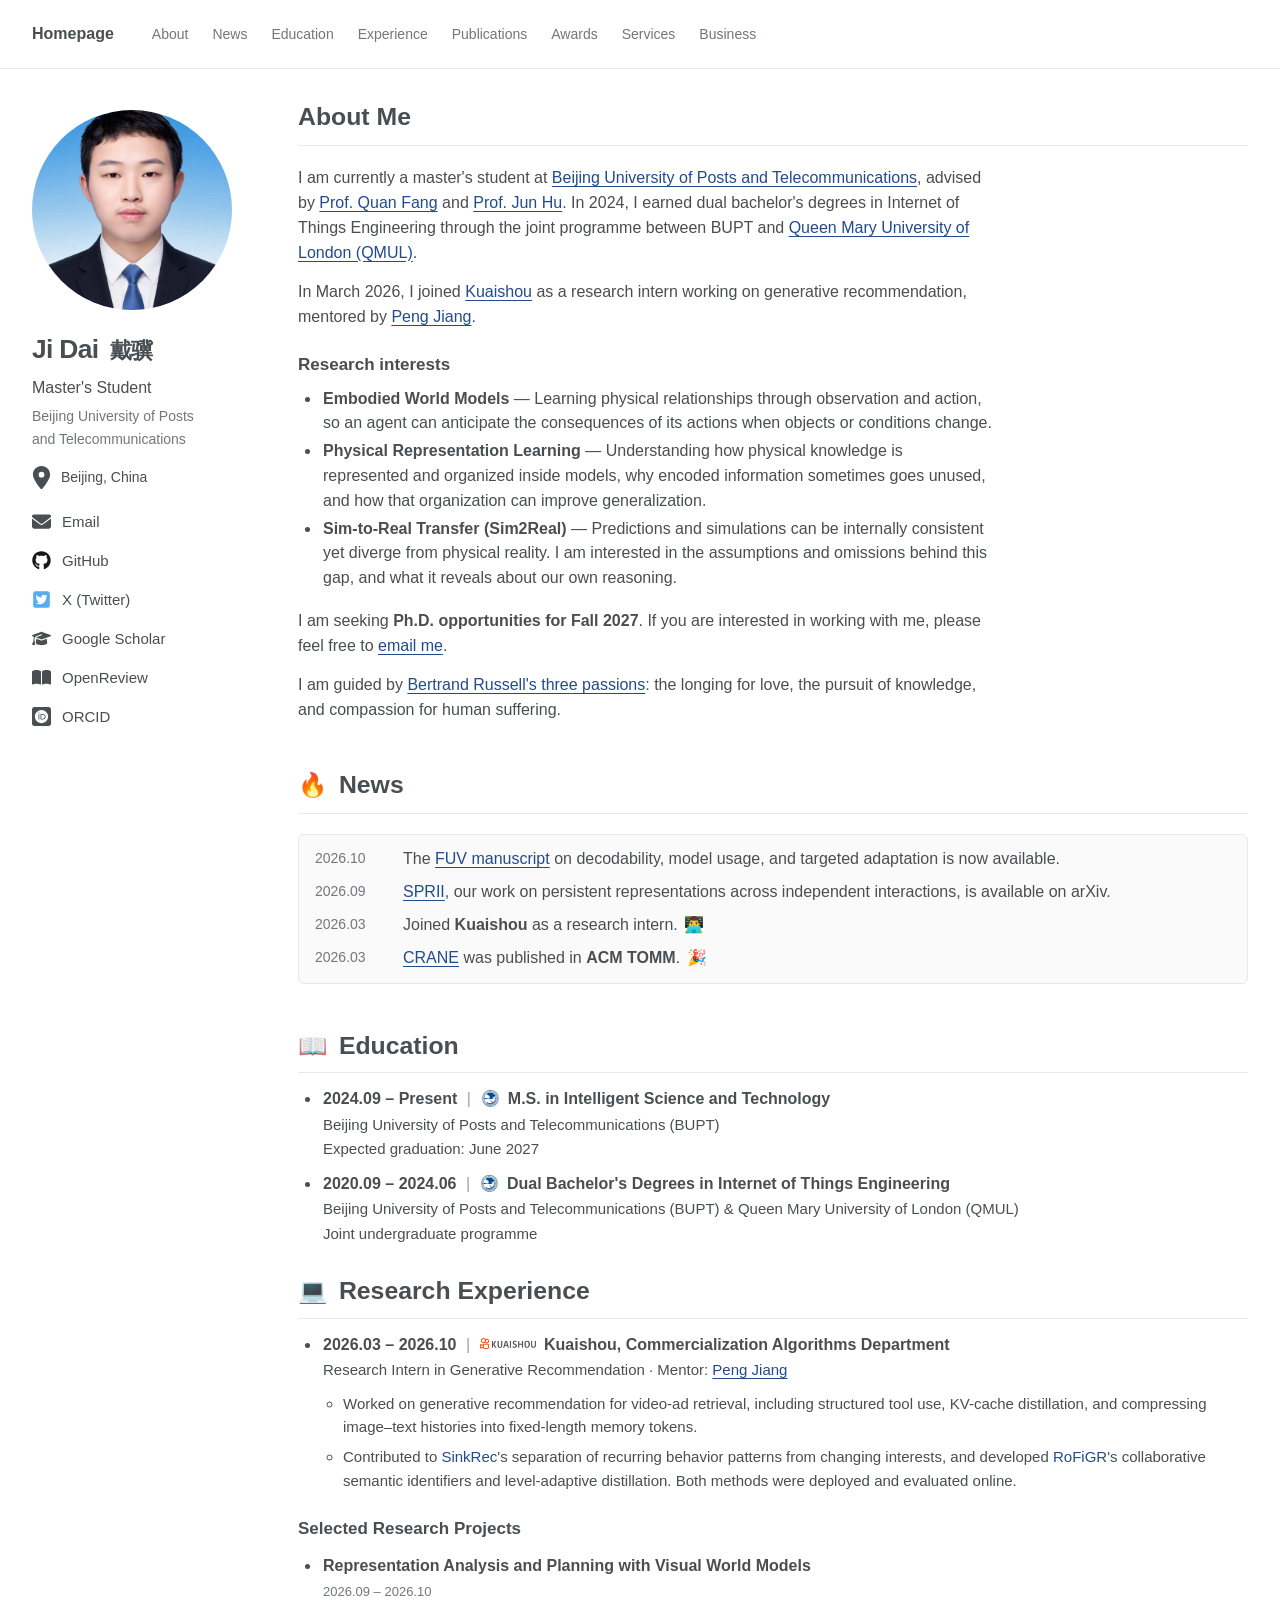
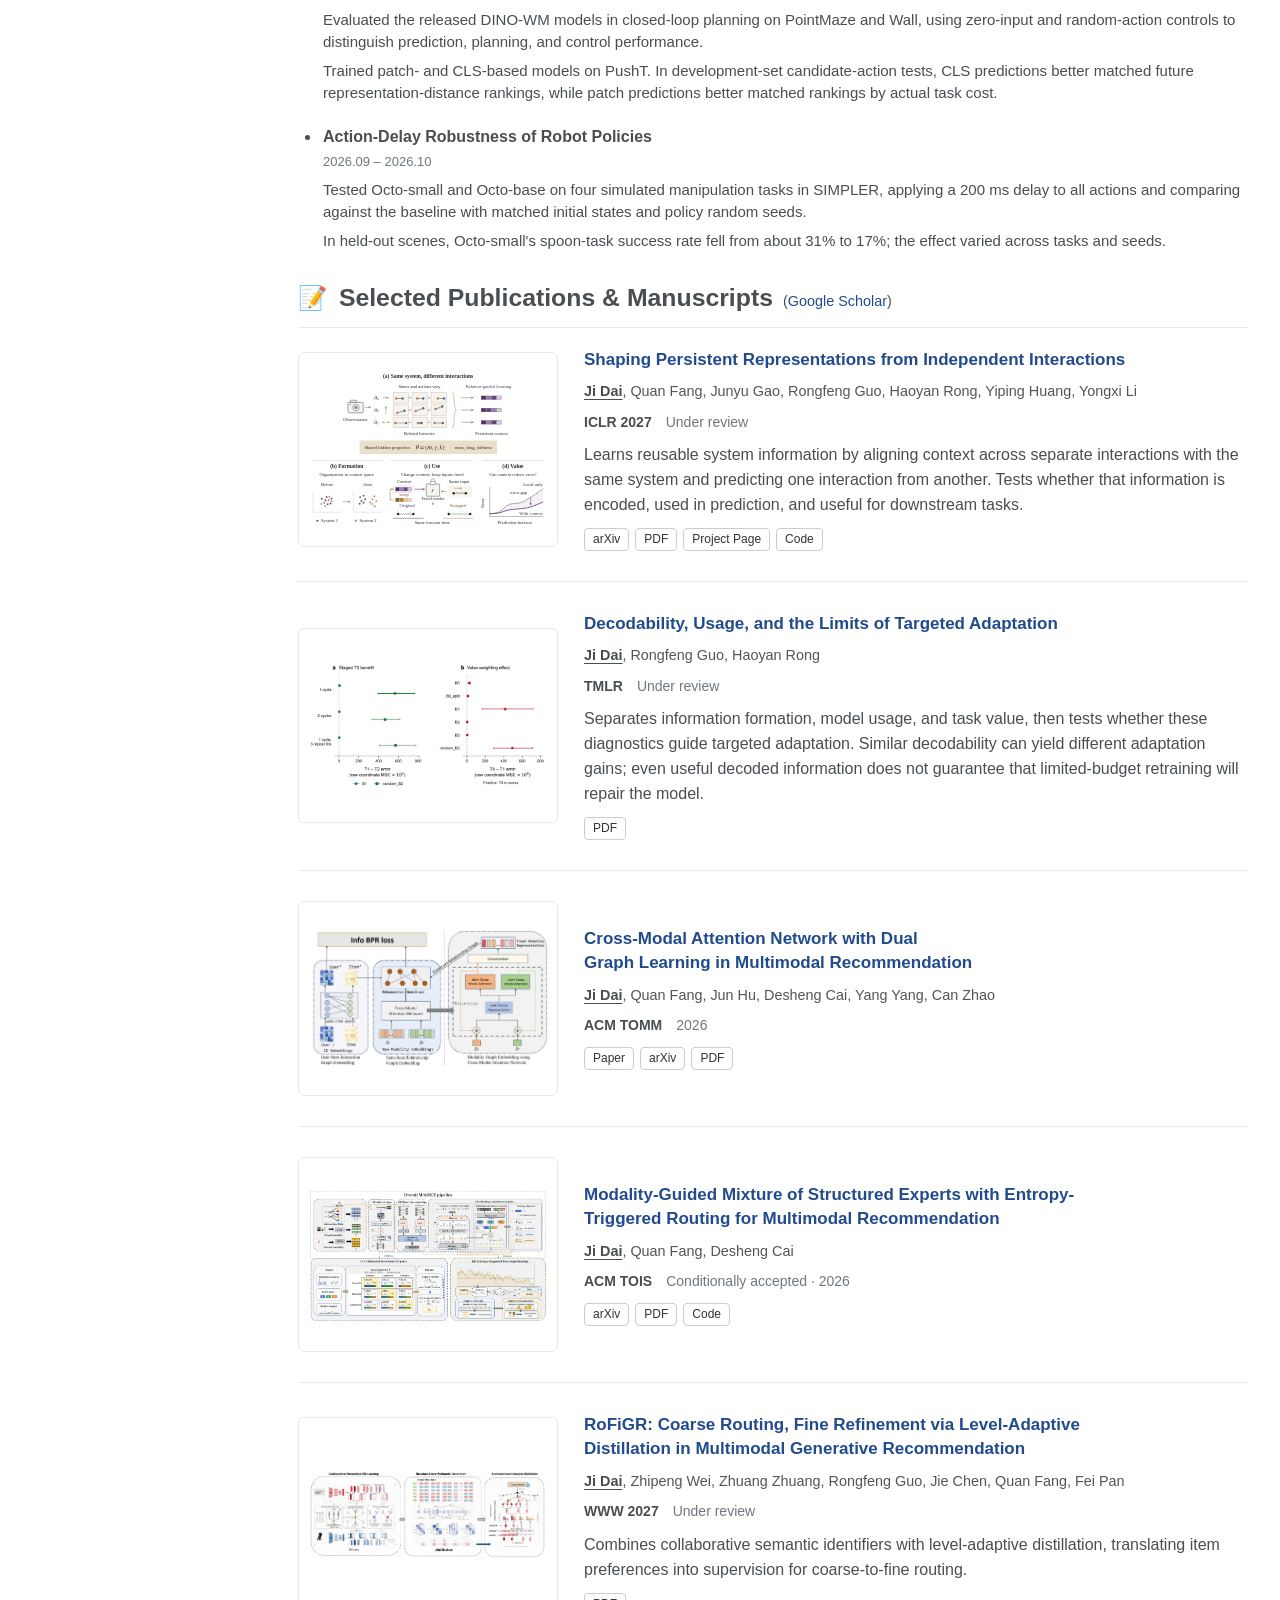
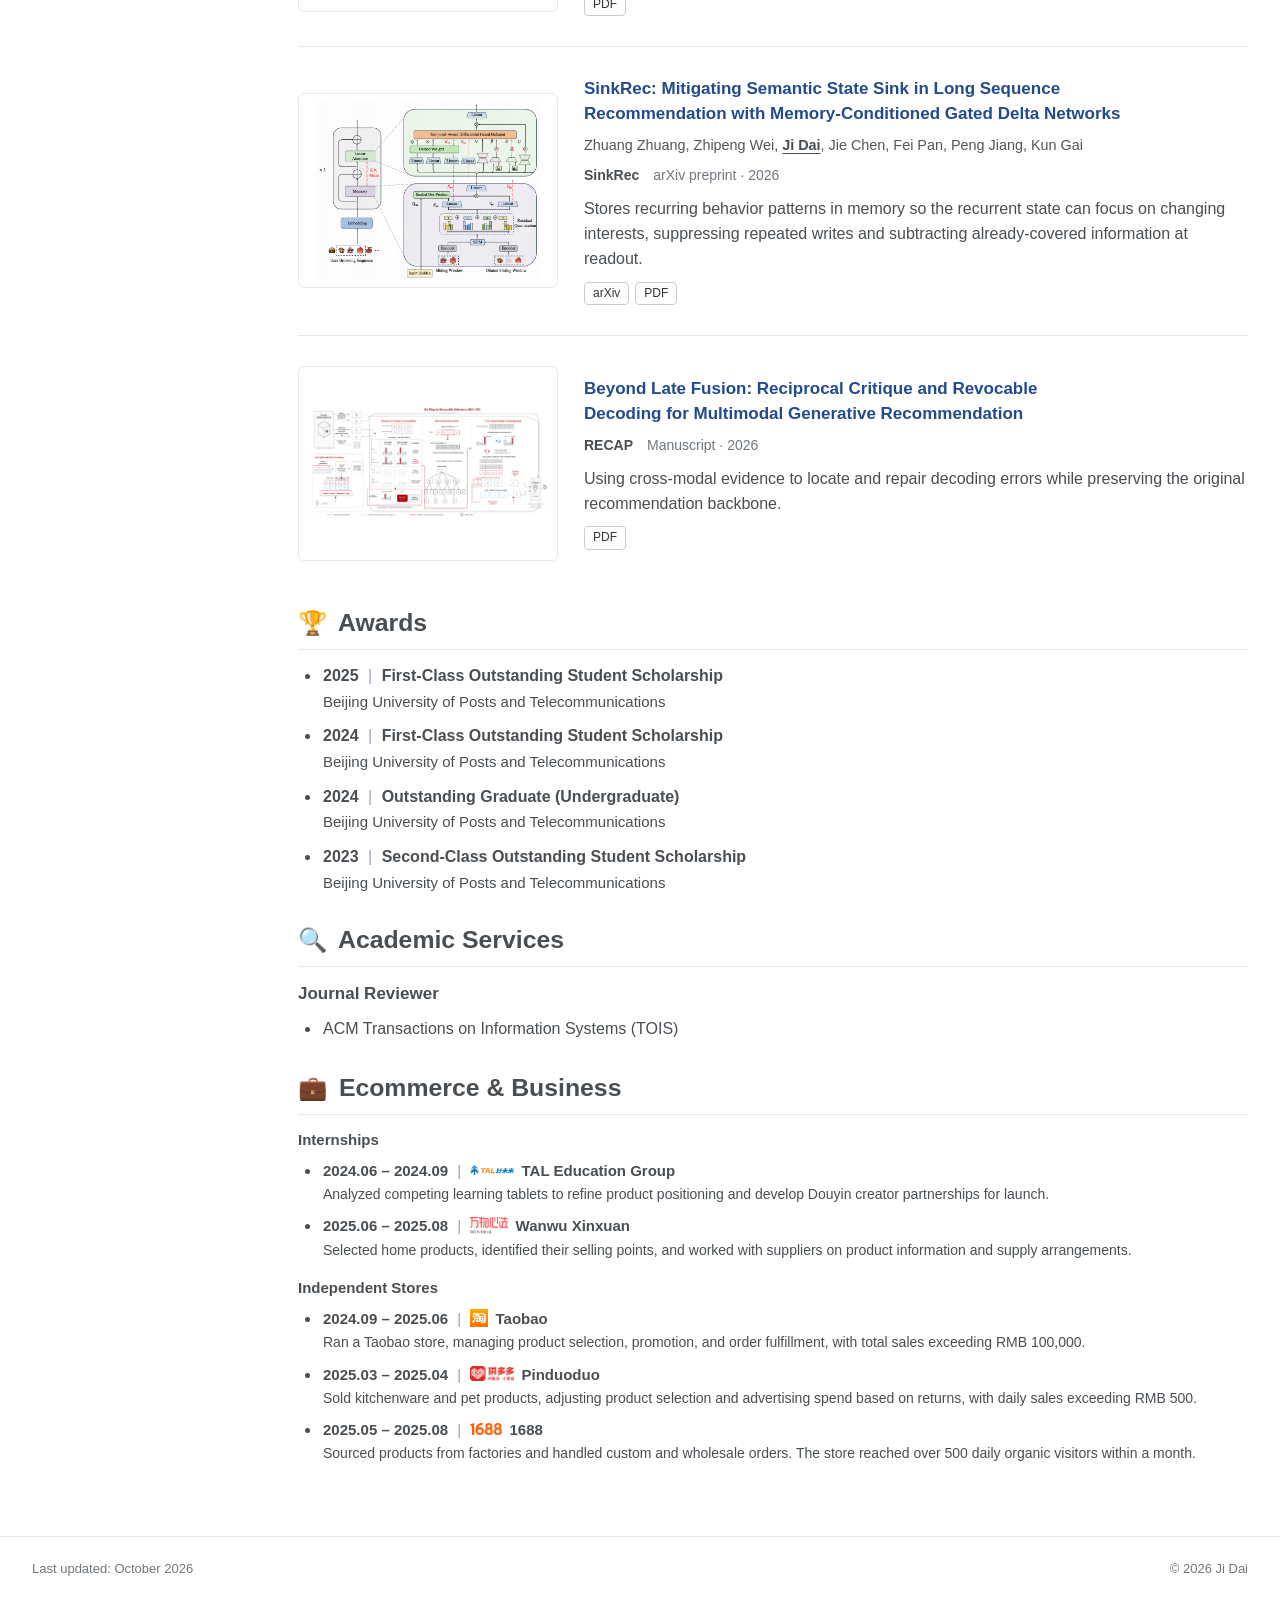
==== commit 33965432: "Publish user-provided RECAP manuscript and add PDF link" ====
--- a/index.html
+++ b/index.html
@@ -1 +1 @@
-<!doctype html><html lang="en"><head><meta charset="utf-8"><meta name="viewport" content="width=device-width,initial-scale=1"><meta name="description" content="Ji Dai’s academic homepage: embodied world models, physical representation learning, sim-to-real transfer (Sim2Real), publications, and projects."><title>Ji Dai (戴骥) — Academic Homepage</title><link rel="icon" type="image/png" sizes="32x32" href="assets/dj-favicon-32.png"><link rel="shortcut icon" href="favicon.ico"><link rel="apple-touch-icon" href="assets/dj-apple-touch-icon.png"><link rel="stylesheet" href="styles.css"><link rel="stylesheet" href="venture.css"></head><body><link rel="preload" as="image" href="assets/jidaivita-portrait.png"/><link rel="preload" as="image" href="assets/bupt.webp"/><link rel="preload" as="image" href="assets/kuaishou-logo.png"/><link rel="preload" as="image" href="assets/tal-logo.png"/><link rel="preload" as="image" href="assets/wanwu-logo.png"/><link rel="preload" as="image" href="assets/taobao-logo.png"/><link rel="preload" as="image" href="assets/pinduoduo-logo.png"/><link rel="preload" as="image" href="assets/1688-logo.png"/><header class="topnav"><div class="nav-inner"><a class="site-title" href="#about">Homepage</a><nav aria-label="Primary navigation"><a href="#about">About</a><a href="#news">News</a><a href="#education">Education</a><a href="#research-experience">Experience</a><a href="#publications">Publications</a><a href="#awards">Awards</a><a href="#academic-services">Services</a><a href="#business">Business</a></nav></div></header><main class="page-shell"><div class="page-grid"><aside class="profile-sidebar"><div class="profile-sticky"><div class="portrait"><img src="assets/jidaivita-portrait.png" alt="Ji Dai"/></div><div class="identity"><h1>Ji Dai <span lang="zh">戴骥</span></h1><p class="title">Master&#x27;s Student</p><p class="institution">Beijing University of Posts<br/> and Telecommunications</p></div><p class="location"><svg class="profile-icon icon-location" viewBox="0 0 384 512" fill="currentColor" aria-hidden="true"><path d="M215.7 499.2C267 435 384 279.4 384 192C384 86 298 0 192 0S0 86 0 192c0 87.4 117 243 168.3 307.2c12.3 15.3 35.1 15.3 47.4 0zM192 128a64 64 0 1 1 0 128 64 64 0 1 1 0-128z"></path></svg><span>Beijing, China</span></p><ul class="profile-links" aria-label="Profile links"><li><a href="mailto:jidaivita@gmail.com"><svg class="profile-icon icon-email" viewBox="0 0 512 512" fill="currentColor" aria-hidden="true"><path d="M48 64C21.5 64 0 85.5 0 112c0 15.1 7.1 29.3 19.2 38.4L236.8 313.6c11.4 8.5 27 8.5 38.4 0L492.8 150.4c12.1-9.1 19.2-23.3 19.2-38.4c0-26.5-21.5-48-48-48L48 64zM0 176L0 384c0 35.3 28.7 64 64 64l384 0c35.3 0 64-28.7 64-64l0-208L294.4 339.2c-22.8 17.1-54 17.1-76.8 0L0 176z"></path></svg>Email</a></li><li><a href="https://github.com/jidaivita"><svg class="profile-icon icon-github" viewBox="0 0 496 512" fill="currentColor" aria-hidden="true"><path d="M165.9 397.4c0 2-2.3 3.6-5.2 3.6-3.3.3-5.6-1.3-5.6-3.6 0-2 2.3-3.6 5.2-3.6 3-.3 5.6 1.3 5.6 3.6zm-31.1-4.5c-.7 2 1.3 4.3 4.3 4.9 2.6 1 5.6 0 6.2-2s-1.3-4.3-4.3-5.2c-2.6-.7-5.5.3-6.2 2.3zm44.2-1.7c-2.9.7-4.9 2.6-4.6 4.9.3 2 2.9 3.3 5.9 2.6 2.9-.7 4.9-2.6 4.6-4.6-.3-1.9-3-3.2-5.9-2.9zM244.8 8C106.1 8 0 113.3 0 252c0 110.9 69.8 205.8 169.5 239.2 12.8 2.3 17.3-5.6 17.3-12.1 0-6.2-.3-40.4-.3-61.4 0 0-70 15-84.7-29.8 0 0-11.4-29.1-27.8-36.6 0 0-22.9-15.7 1.6-15.4 0 0 24.9 2 38.6 25.8 21.9 38.6 58.6 27.5 72.9 20.9 2.3-16 8.8-27.1 16-33.7-55.9-6.2-112.3-14.3-112.3-110.5 0-27.5 7.6-41.3 23.6-58.9-2.6-6.5-11.1-33.3 2.6-67.9 20.9-6.5 69 27 69 27 20-5.6 41.5-8.5 62.8-8.5s42.8 2.9 62.8 8.5c0 0 48.1-33.6 69-27 13.7 34.7 5.2 61.4 2.6 67.9 16 17.7 25.8 31.5 25.8 58.9 0 96.5-58.9 104.2-114.8 110.5 9.2 7.9 17 22.9 17 46.4 0 33.7-.3 75.4-.3 83.6 0 6.5 4.6 14.4 17.3 12.1C428.2 457.8 496 362.9 496 252 496 113.3 383.5 8 244.8 8zM97.2 352.9c-1.3 1-1 3.3.7 5.2 1.6 1.6 3.9 2.3 5.2 1 1.3-1 1-3.3-.7-5.2-1.6-1.6-3.9-2.3-5.2-1zm-10.8-8.1c-.7 1.3.3 2.9 2.3 3.9 1.6 1 3.6.7 4.3-.7.7-1.3-.3-2.9-2.3-3.9-2-.6-3.6-.3-4.3.7zm32.4 35.6c-1.6 1.3-1 4.3 1.3 6.2 2.3 2.3 5.2 2.6 6.5 1 1.3-1.3.7-4.3-1.3-6.2-2.2-2.3-5.2-2.6-6.5-1zm-11.4-14.7c-1.6 1-1.6 3.6 0 5.9 1.6 2.3 4.3 3.3 5.6 2.3 1.6-1.3 1.6-3.9 0-6.2-1.4-2.3-4-3.3-5.6-2z"></path></svg>GitHub</a></li><li><a href="https://x.com/JiDaiVita"><svg class="profile-icon icon-x" viewBox="0 0 448 512" fill="currentColor" aria-hidden="true"><path d="M64 32C28.7 32 0 60.7 0 96V416c0 35.3 28.7 64 64 64H384c35.3 0 64-28.7 64-64V96c0-35.3-28.7-64-64-64H64zM351.3 199.3v0c0 86.7-66 186.6-186.6 186.6c-37.2 0-71.7-10.8-100.7-29.4c5.3 .6 10.4 .8 15.8 .8c30.7 0 58.9-10.4 81.4-28c-28.8-.6-53-19.5-61.3-45.5c10.1 1.5 19.2 1.5 29.6-1.2c-30-6.1-52.5-32.5-52.5-64.4v-.8c8.7 4.9 18.9 7.9 29.6 8.3c-9-6-16.4-14.1-21.5-23.6s-7.8-20.2-7.7-31c0-12.2 3.2-23.4 8.9-33.1c32.3 39.8 80.8 65.8 135.2 68.6c-9.3-44.5 24-80.6 64-80.6c18.9 0 35.9 7.9 47.9 20.7c14.8-2.8 29-8.3 41.6-15.8c-4.9 15.2-15.2 28-28.8 36.1c13.2-1.4 26-5.1 37.8-10.2c-8.9 13.1-20.1 24.7-32.9 34c.2 2.8 .2 5.7 .2 8.5z"></path></svg>X (Twitter)</a></li><li><a href="https://scholar.google.com/citations?user=l_1l4E4AAAAJ&amp;hl=en"><svg class="profile-icon icon-scholar" viewBox="0 0 640 512" fill="currentColor" aria-hidden="true"><path d="M320 32c-8.1 0-16.1 1.4-23.7 4.1L15.8 137.4C6.3 140.9 0 149.9 0 160s6.3 19.1 15.8 22.6l57.9 20.9C57.3 229.3 48 259.8 48 291.9l0 28.1c0 28.4-10.8 57.7-22.3 80.8c-6.5 13-13.9 25.8-22.5 37.6C0 442.7-.9 448.3 .9 453.4s6 8.9 11.2 10.2l64 16c4.2 1.1 8.7 .3 12.4-2s6.3-6.1 7.1-10.4c8.6-42.8 4.3-81.2-2.1-108.7C90.3 344.3 86 329.8 80 316.5l0-24.6c0-30.2 10.2-58.7 27.9-81.5c12.9-15.5 29.6-28 49.2-35.7l157-61.7c8.2-3.2 17.5 .8 20.7 9s-.8 17.5-9 20.7l-157 61.7c-12.4 4.9-23.3 12.4-32.2 21.6l159.6 57.6c7.6 2.7 15.6 4.1 23.7 4.1s16.1-1.4 23.7-4.1L624.2 182.6c9.5-3.4 15.8-12.5 15.8-22.6s-6.3-19.1-15.8-22.6L343.7 36.1C336.1 33.4 328.1 32 320 32zM128 408c0 35.3 86 72 192 72s192-36.7 192-72L496.7 262.6 354.5 314c-11.1 4-22.8 6-34.5 6s-23.5-2-34.5-6L143.3 262.6 128 408z"></path></svg>Google Scholar</a></li><li><a href="https://openreview.net/profile?id=~Ji_Dai2"><svg class="profile-icon icon-review" viewBox="0 0 576 512" fill="currentColor" aria-hidden="true"><path d="M249.6 471.5c10.8 3.8 22.4-4.1 22.4-15.5l0-377.4c0-4.2-1.6-8.4-5-11C247.4 52 202.4 32 144 32C93.5 32 46.3 45.3 18.1 56.1C6.8 60.5 0 71.7 0 83.8L0 454.1c0 11.9 12.8 20.2 24.1 16.5C55.6 460.1 105.5 448 144 448c33.9 0 79 14 105.6 23.5zm76.8 0C353 462 398.1 448 432 448c38.5 0 88.4 12.1 119.9 22.6c11.3 3.8 24.1-4.6 24.1-16.5l0-370.3c0-12.1-6.8-23.3-18.1-27.6C529.7 45.3 482.5 32 432 32c-58.4 0-103.4 20-123 35.6c-3.3 2.6-5 6.8-5 11L304 456c0 11.4 11.7 19.3 22.4 15.5z"></path></svg>OpenReview</a></li><li><a href="https://orcid.org/0009-0006-6849-2138"><svg class="profile-icon icon-orcid" viewBox="0 0 512 512" fill="currentColor" aria-hidden="true"><rect width="512" height="512" rx="72"></rect><path d="M294.75 188.19h-45.92V342h47.47c67.62 0 83.12-51.34 83.12-76.91 0-41.64-26.54-76.9-84.67-76.9zM256 8C119 8 8 119 8 256s111 248 248 248 248-111 248-248S393 8 256 8zm-80.79 360.76h-29.84v-207.5h29.84zm-14.92-231.14a19.57 19.57 0 1 1 19.57-19.57 19.64 19.64 0 0 1-19.57 19.57zM300 369h-81V161.26h80.6c76.73 0 110.44 54.83 110.44 103.85C410 318.39 368.38 369 300 369z" fill="white" transform="translate(72 72) scale(.72)"></path></svg>ORCID</a></li></ul></div></aside><div class="main-column"><section class="section" id="about"><h2>About Me</h2><div class="prose"><p>I am currently a master&#x27;s student at <a href="https://www.bupt.edu.cn/">Beijing University of Posts and Telecommunications</a>, advised by <a href="https://quanfang.github.io/">Prof. Quan Fang</a> and <a href="https://cs-jhu.github.io/">Prof. Jun Hu</a>. In 2024, I earned dual bachelor&#x27;s degrees in Internet of Things Engineering through the joint programme between BUPT and <a href="https://www.qmul.ac.uk/">Queen Mary University of London (QMUL)</a>.</p><p>In March 2026, I joined <a href="https://www.kuaishou.com/en">Kuaishou</a> as a research intern working on generative recommendation, mentored by <a href="https://scholar.google.com/citations?user=9o5swhQAAAAJ&amp;hl=en">Peng Jiang</a>.</p><h3 class="research-heading">Research interests</h3><ul class="research-interests"><li><strong>Embodied World Models</strong> — Learning physical relationships through observation and action, so an agent can anticipate the consequences of its actions when objects or conditions change.</li><li><strong>Physical Representation Learning</strong> — Understanding how physical knowledge is represented and organized inside models, why encoded information sometimes goes unused, and how that organization can improve generalization.</li><li><strong>Sim-to-Real Transfer (Sim2Real)</strong> — Predictions and simulations can be internally consistent yet diverge from physical reality. I am interested in the assumptions and omissions behind this gap, and what it reveals about our own reasoning.</li></ul><p>I am seeking <strong>Ph.D. opportunities for Fall 2027</strong>. If you are interested in working with me, please feel free to <a href="mailto:jidaivita@gmail.com">email me</a>.</p><p>I am guided by <a href="https://www.humanities.mcmaster.ca/~bertrand/misc.html">Bertrand Russell&#x27;s three passions</a>: the longing for love, the pursuit of knowledge, and compassion for human suffering.</p></div></section><section class="section" id="news"><h2 id="news-title"><span class="section-icon" aria-hidden="true">🔥</span> News</h2><div class="news-scroll" role="region" aria-labelledby="news-title" tabindex="0"><ul class="news-list"><li><time dateTime="2026-10">2026.10</time><span>The <a href="papers/FUV.pdf">FUV manuscript</a> on decodability, model usage, and targeted adaptation is now available.</span></li><li><time dateTime="2026-09">2026.09</time><span><a href="https://arxiv.org/abs/2609.34604">SPRII</a>, our work on persistent representations across independent interactions, is available on arXiv.</span></li><li><time dateTime="2026-03">2026.03</time><span>Joined <strong>Kuaishou</strong> as a research intern. <span class="news-icon" aria-hidden="true">👨‍💻</span></span></li><li><time dateTime="2026-03">2026.03</time><span><a href="https://doi.org/10.1145/3788289">CRANE</a> was published in <strong>ACM TOMM</strong>. <span class="news-icon" aria-hidden="true">🎉</span></span></li></ul></div></section><section class="section compact-section" id="education"><h2><span class="section-icon" aria-hidden="true">📖</span> Education</h2><ul class="history-list"><li><h3><time>2024.09 – Present</time><span class="entry-separator"> | </span><img class="inline-logo school-logo" src="assets/bupt.webp" alt="BUPT" width="20" height="20"/> M.S. in Intelligent Science and Technology</h3><p>Beijing University of Posts and Telecommunications (BUPT)</p><p>Expected graduation: June 2027</p></li><li><h3><time>2020.09 – 2024.06</time><span class="entry-separator"> | </span><img class="inline-logo school-logo" src="assets/bupt.webp" alt="BUPT" width="20" height="20"/> Dual Bachelor&#x27;s Degrees in Internet of Things Engineering</h3><p>Beijing University of Posts and Telecommunications (BUPT) &amp; Queen Mary University of London (QMUL)</p><p>Joint undergraduate programme</p></li></ul></section><section class="section compact-section" id="research-experience"><h2><span class="section-icon" aria-hidden="true">💻</span> Research Experience</h2><ul class="history-list"><li><h3><time>2026.03 – 2026.10</time><span class="entry-separator"> | </span><span class="inline-brand"><img class="inline-logo" src="assets/kuaishou-logo.png" alt="" width="56" height="20"/> Kuaishou</span><span class="department">Commercialization Algorithms Department</span></h3><p>Research Intern in Generative Recommendation · Mentor: <a href="https://scholar.google.com/citations?user=9o5swhQAAAAJ&amp;hl=en">Peng Jiang</a></p><ul class="research-details"><li>Worked on generative recommendation for video-ad retrieval, including structured tool use, KV-cache distillation, and compressing image–text histories into fixed-length memory tokens.</li><li>Contributed to <a href="#sinkrec">SinkRec</a>&#x27;s separation of recurring behavior patterns from changing interests, and developed <a href="#rofigr">RoFiGR</a>&#x27;s collaborative semantic identifiers and level-adaptive distillation. Both methods were deployed and evaluated online.</li></ul></li></ul><h3 class="research-projects-heading">Selected Research Projects</h3><ul class="history-list research-projects"><li><h4>Representation Analysis and Planning with Visual World Models</h4><p class="project-date"><time>2026.09 – 2026.10</time></p><p>Evaluated the released DINO-WM models in closed-loop planning on PointMaze and Wall, using zero-input and random-action controls to distinguish prediction, planning, and control performance.</p><p>Trained patch- and CLS-based models on PushT. In development-set candidate-action tests, CLS predictions better matched future representation-distance rankings, while patch predictions better matched rankings by actual task cost.</p></li><li><h4>Action-Delay Robustness of Robot Policies</h4><p class="project-date"><time>2026.09 – 2026.10</time></p><p>Tested Octo-small and Octo-base on four simulated manipulation tasks in SIMPLER, applying a 200 ms delay to all actions and comparing against the baseline with matched initial states and policy random seeds.</p><p>In held-out scenes, Octo-small&#x27;s spoon-task success rate fell from about 31% to 17%; the effect varied across tasks and seeds.</p></li></ul></section><section class="section" id="publications"><div class="section-title-row"><h2><span class="section-icon" aria-hidden="true">📝</span> Selected Publications &amp; Manuscripts</h2><a class="full-list-link" href="https://scholar.google.com/citations?user=l_1l4E4AAAAJ&amp;hl=en">Google Scholar</a></div><ul class="paper-list"><li class="paper-entry" id="sprii"><a class="paper-figure" href="sprii/" aria-label="Visit the SPRII project page"><img src="sprii/assets/overview.svg" alt="SPRII: related interactions and separate tests of formation, use, and value" loading="lazy"/></a><div class="paper-details"><h3 class="paper-title"><a href="sprii/SPRII.pdf?v=645682b8fb85">Shaping Persistent Representations from Independent Interactions</a></h3><p class="authors"><strong>Ji Dai</strong>, Quan Fang, Junyu Gao, Rongfeng Guo, Haoyan Rong, Yiping Huang, Yongxi Li</p><p class="venue"><strong>ICLR 2027</strong><span>Under review</span></p><p class="paper-summary">Learns reusable system information by aligning context across separate interactions with the same system and predicting one interaction from another. Tests whether that information is encoded, used in prediction, and useful for downstream tasks.</p><div class="publication-links"><a href="https://arxiv.org/abs/2609.34604">arXiv</a><a href="sprii/SPRII.pdf?v=645682b8fb85">PDF</a><a href="sprii/">Project Page</a><a href="https://github.com/jidaivita/SPRII">Code</a></div></div></li><li class="paper-entry" id="fuv"><a class="paper-figure" href="assets/fuv-results.png" target="_blank" rel="noopener noreferrer" aria-label="View FUV intervention results at full size"><img src="assets/fuv-results.png" alt="FUV physical-prediction intervention results" loading="lazy"/></a><div class="paper-details"><h3 class="paper-title"><a href="papers/FUV.pdf">Decodability, Usage, and the Limits of Targeted Adaptation</a></h3><p class="authors"><strong>Ji Dai</strong>, Rongfeng Guo, Haoyan Rong</p><p class="venue"><strong>TMLR</strong><span>Under review</span></p><p class="paper-summary">Separates information formation, model usage, and task value, then tests whether these diagnostics guide targeted adaptation. Similar decodability can yield different adaptation gains; even useful decoded information does not guarantee that limited-budget retraining will repair the model.</p><div class="publication-links"><a href="papers/FUV.pdf">PDF</a></div></div></li><li class="paper-entry" id="crane"><a class="paper-figure" href="assets/crane-framework.png" target="_blank" rel="noopener noreferrer" aria-label="View CRANE architecture at full size"><img src="assets/crane-framework.png" alt="CRANE architecture" loading="lazy"/></a><div class="paper-details"><h3 class="paper-title"><a href="https://doi.org/10.1145/3788289">Cross-Modal Attention Network with Dual Graph Learning in Multimodal Recommendation</a></h3><p class="authors"><strong>Ji Dai</strong>, Quan Fang, Jun Hu, Desheng Cai, Yang Yang, Can Zhao</p><p class="venue"><strong>ACM TOMM</strong><span>2026</span></p><div class="publication-links"><a href="https://doi.org/10.1145/3788289">Paper</a><a href="https://arxiv.org/abs/2601.11151">arXiv</a><a href="https://arxiv.org/pdf/2601.11151">PDF</a></div></div></li><li class="paper-entry" id="magnet"><a class="paper-figure" href="assets/magnet-framework.png" target="_blank" rel="noopener noreferrer" aria-label="View MAGNET framework at full size"><img src="assets/magnet-framework.png" alt="MAGNET framework" loading="lazy"/></a><div class="paper-details"><h3 class="paper-title"><a href="https://arxiv.org/abs/2602.20723">Modality-Guided Mixture of Structured Experts with Entropy-Triggered Routing for Multimodal Recommendation</a></h3><p class="authors"><strong>Ji Dai</strong>, Quan Fang, Desheng Cai</p><p class="venue"><strong>ACM TOIS</strong><span>Conditionally accepted · 2026</span></p><div class="publication-links"><a href="https://arxiv.org/abs/2602.20723">arXiv</a><a href="papers/MAGNET.pdf">PDF</a><a href="https://github.com/jidaivita/MAGNET">Code</a></div></div></li><li class="paper-entry" id="rofigr"><a class="paper-figure" href="assets/rofigr-framework.png" target="_blank" rel="noopener noreferrer" aria-label="View RoFiGR framework at full size"><img src="assets/rofigr-framework.png" alt="RoFiGR: collaborative SID learning, structure-aware generation, and level-adaptive distillation" loading="lazy"/></a><div class="paper-details"><h3 class="paper-title"><a href="papers/RoFiGR.pdf">RoFiGR: Coarse Routing, Fine Refinement via Level-Adaptive Distillation in Multimodal Generative Recommendation</a></h3><p class="authors"><strong>Ji Dai</strong>, Zhipeng Wei, Zhuang Zhuang, Rongfeng Guo, Jie Chen, Quan Fang, Fei Pan</p><p class="venue"><strong>WWW 2027</strong><span>Under review</span></p><p class="paper-summary">Combines collaborative semantic identifiers with level-adaptive distillation, translating item preferences into supervision for coarse-to-fine routing.</p><div class="publication-links"><a href="papers/RoFiGR.pdf">PDF</a></div></div></li><li class="paper-entry" id="sinkrec"><a class="paper-figure" href="assets/sinkrec-framework.png" target="_blank" rel="noopener noreferrer" aria-label="View SinkRec architecture at full size"><img src="assets/sinkrec-framework.png" alt="SinkRec: memory-conditioned gated delta networks for long-sequence recommendation" loading="lazy"/></a><div class="paper-details"><h3 class="paper-title"><a href="https://arxiv.org/abs/2606.09888">SinkRec: Mitigating Semantic State Sink in Long Sequence Recommendation with Memory-Conditioned Gated Delta Networks</a></h3><p class="authors">Zhuang Zhuang, Zhipeng Wei, <strong>Ji Dai</strong>, Jie Chen, Fei Pan, Peng Jiang, Kun Gai</p><p class="venue"><strong>SinkRec</strong><span>arXiv preprint · 2026</span></p><p class="paper-summary">Stores recurring behavior patterns in memory so the recurrent state can focus on changing interests, suppressing repeated writes and subtracting already-covered information at readout.</p><div class="publication-links"><a href="https://arxiv.org/abs/2606.09888">arXiv</a><a href="https://arxiv.org/pdf/2606.09888">PDF</a></div></div></li><li class="paper-entry" id="recap"><a class="paper-figure" href="assets/recap-framework.png" target="_blank" rel="noopener noreferrer" aria-label="View RECAP framework at full size"><img src="assets/recap-framework.png" alt="RECAP: reciprocal critique, hierarchical revocation, and cross-modal repair for frozen generative recommenders" loading="lazy"/></a><div class="paper-details"><h3 class="paper-title">Beyond Late Fusion: Reciprocal Critique and Revocable Decoding for Multimodal Generative Recommendation</h3><p class="venue"><strong>RECAP</strong><span>2026</span></p><p class="paper-summary">Using cross-modal evidence to locate and repair decoding errors while preserving the original recommendation backbone.</p></div></li></ul></section><section class="section compact-section" id="awards"><h2><span class="section-icon" aria-hidden="true">🏆</span> Awards</h2><ul class="history-list"><li><h3><time dateTime="2025">2025</time><span class="entry-separator"> | </span>First-Class Outstanding Student Scholarship</h3><p>Beijing University of Posts and Telecommunications</p></li><li><h3><time dateTime="2024">2024</time><span class="entry-separator"> | </span>First-Class Outstanding Student Scholarship</h3><p>Beijing University of Posts and Telecommunications</p></li><li><h3><time dateTime="2024">2024</time><span class="entry-separator"> | </span>Outstanding Graduate (Undergraduate)</h3><p>Beijing University of Posts and Telecommunications</p></li><li><h3><time dateTime="2023">2023</time><span class="entry-separator"> | </span>Second-Class Outstanding Student Scholarship</h3><p>Beijing University of Posts and Telecommunications</p></li></ul></section><section class="section compact-section" id="academic-services"><h2><span class="section-icon" aria-hidden="true">🔍</span> Academic Services</h2><h3 class="service-heading">Journal Reviewer</h3><ul class="history-list"><li>ACM Transactions on Information Systems (TOIS)</li></ul></section><section class="section compact-section" id="business"><h2><span class="section-icon" aria-hidden="true">💼</span> Ecommerce &amp; Business</h2><div class="business-group"><h3 class="business-group-title">Internships</h3><ul class="history-list business-entries"><li><h4><time>2024.06 – 2024.09</time><span class="entry-separator"> | </span><span class="inline-brand"><img class="inline-logo logo-tal" src="assets/tal-logo.png" alt="" width="48" height="20"/> TAL Education Group</span></h4><p>Analyzed competing learning tablets to refine product positioning and develop Douyin creator partnerships for launch.</p></li><li><h4><time>2025.06 – 2025.08</time><span class="entry-separator"> | </span><span class="inline-brand"><img class="inline-logo logo-wanwu" src="assets/wanwu-logo.png" alt="" width="48" height="20"/> Wanwu Xinxuan</span></h4><p>Selected home products, identified their selling points, and worked with suppliers on product information and supply arrangements.</p></li></ul></div><div class="business-group"><h3 class="business-group-title">Independent Stores</h3><ul class="history-list business-entries"><li><h4><time>2024.09 – 2025.06</time><span class="entry-separator"> | </span><span class="inline-brand"><img class="inline-logo logo-taobao" src="assets/taobao-logo.png" alt="" width="48" height="20"/> Taobao</span></h4><p>Ran a Taobao store, managing product selection, promotion, and order fulfillment, with total sales exceeding RMB 100,000.</p></li><li><h4><time>2025.03 – 2025.04</time><span class="entry-separator"> | </span><span class="inline-brand"><img class="inline-logo logo-pinduoduo" src="assets/pinduoduo-logo.png" alt="" width="48" height="20"/> Pinduoduo</span></h4><p>Sold kitchenware and pet products, adjusting product selection and advertising spend based on returns, with daily sales exceeding RMB 500.</p></li><li><h4><time>2025.05 – 2025.08</time><span class="entry-separator"> | </span><span class="inline-brand"><img class="inline-logo logo-1688" src="assets/1688-logo.png" alt="" width="48" height="20"/> 1688</span></h4><p>Sourced products from factories and handled custom and wholesale orders. The store reached over 500 daily organic visitors within a month.</p></li></ul></div></section></div></div></main><footer><span>Last updated: October 2026</span><span>© 2026 Ji Dai</span></footer></body></html>
+<!doctype html><html lang="en"><head><meta charset="utf-8"><meta name="viewport" content="width=device-width,initial-scale=1"><meta name="description" content="Ji Dai’s academic homepage: embodied world models, physical representation learning, sim-to-real transfer (Sim2Real), publications, and projects."><title>Ji Dai (戴骥) — Academic Homepage</title><link rel="icon" type="image/png" sizes="32x32" href="assets/dj-favicon-32.png"><link rel="shortcut icon" href="favicon.ico"><link rel="apple-touch-icon" href="assets/dj-apple-touch-icon.png"><link rel="stylesheet" href="styles.css"><link rel="stylesheet" href="venture.css"></head><body><link rel="preload" as="image" href="assets/jidaivita-portrait.png"/><link rel="preload" as="image" href="assets/bupt.webp"/><link rel="preload" as="image" href="assets/kuaishou-logo.png"/><link rel="preload" as="image" href="assets/tal-logo.png"/><link rel="preload" as="image" href="assets/wanwu-logo.png"/><link rel="preload" as="image" href="assets/taobao-logo.png"/><link rel="preload" as="image" href="assets/pinduoduo-logo.png"/><link rel="preload" as="image" href="assets/1688-logo.png"/><header class="topnav"><div class="nav-inner"><a class="site-title" href="#about">Homepage</a><nav aria-label="Primary navigation"><a href="#about">About</a><a href="#news">News</a><a href="#education">Education</a><a href="#research-experience">Experience</a><a href="#publications">Publications</a><a href="#awards">Awards</a><a href="#academic-services">Services</a><a href="#business">Business</a></nav></div></header><main class="page-shell"><div class="page-grid"><aside class="profile-sidebar"><div class="profile-sticky"><div class="portrait"><img src="assets/jidaivita-portrait.png" alt="Ji Dai"/></div><div class="identity"><h1>Ji Dai <span lang="zh">戴骥</span></h1><p class="title">Master&#x27;s Student</p><p class="institution">Beijing University of Posts<br/> and Telecommunications</p></div><p class="location"><svg class="profile-icon icon-location" viewBox="0 0 384 512" fill="currentColor" aria-hidden="true"><path d="M215.7 499.2C267 435 384 279.4 384 192C384 86 298 0 192 0S0 86 0 192c0 87.4 117 243 168.3 307.2c12.3 15.3 35.1 15.3 47.4 0zM192 128a64 64 0 1 1 0 128 64 64 0 1 1 0-128z"></path></svg><span>Beijing, China</span></p><ul class="profile-links" aria-label="Profile links"><li><a href="mailto:jidaivita@gmail.com"><svg class="profile-icon icon-email" viewBox="0 0 512 512" fill="currentColor" aria-hidden="true"><path d="M48 64C21.5 64 0 85.5 0 112c0 15.1 7.1 29.3 19.2 38.4L236.8 313.6c11.4 8.5 27 8.5 38.4 0L492.8 150.4c12.1-9.1 19.2-23.3 19.2-38.4c0-26.5-21.5-48-48-48L48 64zM0 176L0 384c0 35.3 28.7 64 64 64l384 0c35.3 0 64-28.7 64-64l0-208L294.4 339.2c-22.8 17.1-54 17.1-76.8 0L0 176z"></path></svg>Email</a></li><li><a href="https://github.com/jidaivita"><svg class="profile-icon icon-github" viewBox="0 0 496 512" fill="currentColor" aria-hidden="true"><path d="M165.9 397.4c0 2-2.3 3.6-5.2 3.6-3.3.3-5.6-1.3-5.6-3.6 0-2 2.3-3.6 5.2-3.6 3-.3 5.6 1.3 5.6 3.6zm-31.1-4.5c-.7 2 1.3 4.3 4.3 4.9 2.6 1 5.6 0 6.2-2s-1.3-4.3-4.3-5.2c-2.6-.7-5.5.3-6.2 2.3zm44.2-1.7c-2.9.7-4.9 2.6-4.6 4.9.3 2 2.9 3.3 5.9 2.6 2.9-.7 4.9-2.6 4.6-4.6-.3-1.9-3-3.2-5.9-2.9zM244.8 8C106.1 8 0 113.3 0 252c0 110.9 69.8 205.8 169.5 239.2 12.8 2.3 17.3-5.6 17.3-12.1 0-6.2-.3-40.4-.3-61.4 0 0-70 15-84.7-29.8 0 0-11.4-29.1-27.8-36.6 0 0-22.9-15.7 1.6-15.4 0 0 24.9 2 38.6 25.8 21.9 38.6 58.6 27.5 72.9 20.9 2.3-16 8.8-27.1 16-33.7-55.9-6.2-112.3-14.3-112.3-110.5 0-27.5 7.6-41.3 23.6-58.9-2.6-6.5-11.1-33.3 2.6-67.9 20.9-6.5 69 27 69 27 20-5.6 41.5-8.5 62.8-8.5s42.8 2.9 62.8 8.5c0 0 48.1-33.6 69-27 13.7 34.7 5.2 61.4 2.6 67.9 16 17.7 25.8 31.5 25.8 58.9 0 96.5-58.9 104.2-114.8 110.5 9.2 7.9 17 22.9 17 46.4 0 33.7-.3 75.4-.3 83.6 0 6.5 4.6 14.4 17.3 12.1C428.2 457.8 496 362.9 496 252 496 113.3 383.5 8 244.8 8zM97.2 352.9c-1.3 1-1 3.3.7 5.2 1.6 1.6 3.9 2.3 5.2 1 1.3-1 1-3.3-.7-5.2-1.6-1.6-3.9-2.3-5.2-1zm-10.8-8.1c-.7 1.3.3 2.9 2.3 3.9 1.6 1 3.6.7 4.3-.7.7-1.3-.3-2.9-2.3-3.9-2-.6-3.6-.3-4.3.7zm32.4 35.6c-1.6 1.3-1 4.3 1.3 6.2 2.3 2.3 5.2 2.6 6.5 1 1.3-1.3.7-4.3-1.3-6.2-2.2-2.3-5.2-2.6-6.5-1zm-11.4-14.7c-1.6 1-1.6 3.6 0 5.9 1.6 2.3 4.3 3.3 5.6 2.3 1.6-1.3 1.6-3.9 0-6.2-1.4-2.3-4-3.3-5.6-2z"></path></svg>GitHub</a></li><li><a href="https://x.com/JiDaiVita"><svg class="profile-icon icon-x" viewBox="0 0 448 512" fill="currentColor" aria-hidden="true"><path d="M64 32C28.7 32 0 60.7 0 96V416c0 35.3 28.7 64 64 64H384c35.3 0 64-28.7 64-64V96c0-35.3-28.7-64-64-64H64zM351.3 199.3v0c0 86.7-66 186.6-186.6 186.6c-37.2 0-71.7-10.8-100.7-29.4c5.3 .6 10.4 .8 15.8 .8c30.7 0 58.9-10.4 81.4-28c-28.8-.6-53-19.5-61.3-45.5c10.1 1.5 19.2 1.5 29.6-1.2c-30-6.1-52.5-32.5-52.5-64.4v-.8c8.7 4.9 18.9 7.9 29.6 8.3c-9-6-16.4-14.1-21.5-23.6s-7.8-20.2-7.7-31c0-12.2 3.2-23.4 8.9-33.1c32.3 39.8 80.8 65.8 135.2 68.6c-9.3-44.5 24-80.6 64-80.6c18.9 0 35.9 7.9 47.9 20.7c14.8-2.8 29-8.3 41.6-15.8c-4.9 15.2-15.2 28-28.8 36.1c13.2-1.4 26-5.1 37.8-10.2c-8.9 13.1-20.1 24.7-32.9 34c.2 2.8 .2 5.7 .2 8.5z"></path></svg>X (Twitter)</a></li><li><a href="https://scholar.google.com/citations?user=l_1l4E4AAAAJ&amp;hl=en"><svg class="profile-icon icon-scholar" viewBox="0 0 640 512" fill="currentColor" aria-hidden="true"><path d="M320 32c-8.1 0-16.1 1.4-23.7 4.1L15.8 137.4C6.3 140.9 0 149.9 0 160s6.3 19.1 15.8 22.6l57.9 20.9C57.3 229.3 48 259.8 48 291.9l0 28.1c0 28.4-10.8 57.7-22.3 80.8c-6.5 13-13.9 25.8-22.5 37.6C0 442.7-.9 448.3 .9 453.4s6 8.9 11.2 10.2l64 16c4.2 1.1 8.7 .3 12.4-2s6.3-6.1 7.1-10.4c8.6-42.8 4.3-81.2-2.1-108.7C90.3 344.3 86 329.8 80 316.5l0-24.6c0-30.2 10.2-58.7 27.9-81.5c12.9-15.5 29.6-28 49.2-35.7l157-61.7c8.2-3.2 17.5 .8 20.7 9s-.8 17.5-9 20.7l-157 61.7c-12.4 4.9-23.3 12.4-32.2 21.6l159.6 57.6c7.6 2.7 15.6 4.1 23.7 4.1s16.1-1.4 23.7-4.1L624.2 182.6c9.5-3.4 15.8-12.5 15.8-22.6s-6.3-19.1-15.8-22.6L343.7 36.1C336.1 33.4 328.1 32 320 32zM128 408c0 35.3 86 72 192 72s192-36.7 192-72L496.7 262.6 354.5 314c-11.1 4-22.8 6-34.5 6s-23.5-2-34.5-6L143.3 262.6 128 408z"></path></svg>Google Scholar</a></li><li><a href="https://openreview.net/profile?id=~Ji_Dai2"><svg class="profile-icon icon-review" viewBox="0 0 576 512" fill="currentColor" aria-hidden="true"><path d="M249.6 471.5c10.8 3.8 22.4-4.1 22.4-15.5l0-377.4c0-4.2-1.6-8.4-5-11C247.4 52 202.4 32 144 32C93.5 32 46.3 45.3 18.1 56.1C6.8 60.5 0 71.7 0 83.8L0 454.1c0 11.9 12.8 20.2 24.1 16.5C55.6 460.1 105.5 448 144 448c33.9 0 79 14 105.6 23.5zm76.8 0C353 462 398.1 448 432 448c38.5 0 88.4 12.1 119.9 22.6c11.3 3.8 24.1-4.6 24.1-16.5l0-370.3c0-12.1-6.8-23.3-18.1-27.6C529.7 45.3 482.5 32 432 32c-58.4 0-103.4 20-123 35.6c-3.3 2.6-5 6.8-5 11L304 456c0 11.4 11.7 19.3 22.4 15.5z"></path></svg>OpenReview</a></li><li><a href="https://orcid.org/0009-0006-6849-2138"><svg class="profile-icon icon-orcid" viewBox="0 0 512 512" fill="currentColor" aria-hidden="true"><rect width="512" height="512" rx="72"></rect><path d="M294.75 188.19h-45.92V342h47.47c67.62 0 83.12-51.34 83.12-76.91 0-41.64-26.54-76.9-84.67-76.9zM256 8C119 8 8 119 8 256s111 248 248 248 248-111 248-248S393 8 256 8zm-80.79 360.76h-29.84v-207.5h29.84zm-14.92-231.14a19.57 19.57 0 1 1 19.57-19.57 19.64 19.64 0 0 1-19.57 19.57zM300 369h-81V161.26h80.6c76.73 0 110.44 54.83 110.44 103.85C410 318.39 368.38 369 300 369z" fill="white" transform="translate(72 72) scale(.72)"></path></svg>ORCID</a></li></ul></div></aside><div class="main-column"><section class="section" id="about"><h2>About Me</h2><div class="prose"><p>I am currently a master&#x27;s student at <a href="https://www.bupt.edu.cn/">Beijing University of Posts and Telecommunications</a>, advised by <a href="https://quanfang.github.io/">Prof. Quan Fang</a> and <a href="https://cs-jhu.github.io/">Prof. Jun Hu</a>. In 2024, I earned dual bachelor&#x27;s degrees in Internet of Things Engineering through the joint programme between BUPT and <a href="https://www.qmul.ac.uk/">Queen Mary University of London (QMUL)</a>.</p><p>In March 2026, I joined <a href="https://www.kuaishou.com/en">Kuaishou</a> as a research intern working on generative recommendation, mentored by <a href="https://scholar.google.com/citations?user=9o5swhQAAAAJ&amp;hl=en">Peng Jiang</a>.</p><h3 class="research-heading">Research interests</h3><ul class="research-interests"><li><strong>Embodied World Models</strong> — Learning physical relationships through observation and action, so an agent can anticipate the consequences of its actions when objects or conditions change.</li><li><strong>Physical Representation Learning</strong> — Understanding how physical knowledge is represented and organized inside models, why encoded information sometimes goes unused, and how that organization can improve generalization.</li><li><strong>Sim-to-Real Transfer (Sim2Real)</strong> — Predictions and simulations can be internally consistent yet diverge from physical reality. I am interested in the assumptions and omissions behind this gap, and what it reveals about our own reasoning.</li></ul><p>I am seeking <strong>Ph.D. opportunities for Fall 2027</strong>. If you are interested in working with me, please feel free to <a href="mailto:jidaivita@gmail.com">email me</a>.</p><p>I am guided by <a href="https://www.humanities.mcmaster.ca/~bertrand/misc.html">Bertrand Russell&#x27;s three passions</a>: the longing for love, the pursuit of knowledge, and compassion for human suffering.</p></div></section><section class="section" id="news"><h2 id="news-title"><span class="section-icon" aria-hidden="true">🔥</span> News</h2><div class="news-scroll" role="region" aria-labelledby="news-title" tabindex="0"><ul class="news-list"><li><time dateTime="2026-10">2026.10</time><span>The <a href="papers/FUV.pdf">FUV manuscript</a> on decodability, model usage, and targeted adaptation is now available.</span></li><li><time dateTime="2026-09">2026.09</time><span><a href="https://arxiv.org/abs/2609.34604">SPRII</a>, our work on persistent representations across independent interactions, is available on arXiv.</span></li><li><time dateTime="2026-03">2026.03</time><span>Joined <strong>Kuaishou</strong> as a research intern. <span class="news-icon" aria-hidden="true">👨‍💻</span></span></li><li><time dateTime="2026-03">2026.03</time><span><a href="https://doi.org/10.1145/3788289">CRANE</a> was published in <strong>ACM TOMM</strong>. <span class="news-icon" aria-hidden="true">🎉</span></span></li></ul></div></section><section class="section compact-section" id="education"><h2><span class="section-icon" aria-hidden="true">📖</span> Education</h2><ul class="history-list"><li><h3><time>2024.09 – Present</time><span class="entry-separator"> | </span><img class="inline-logo school-logo" src="assets/bupt.webp" alt="BUPT" width="20" height="20"/> M.S. in Intelligent Science and Technology</h3><p>Beijing University of Posts and Telecommunications (BUPT)</p><p>Expected graduation: June 2027</p></li><li><h3><time>2020.09 – 2024.06</time><span class="entry-separator"> | </span><img class="inline-logo school-logo" src="assets/bupt.webp" alt="BUPT" width="20" height="20"/> Dual Bachelor&#x27;s Degrees in Internet of Things Engineering</h3><p>Beijing University of Posts and Telecommunications (BUPT) &amp; Queen Mary University of London (QMUL)</p><p>Joint undergraduate programme</p></li></ul></section><section class="section compact-section" id="research-experience"><h2><span class="section-icon" aria-hidden="true">💻</span> Research Experience</h2><ul class="history-list"><li><h3><time>2026.03 – 2026.10</time><span class="entry-separator"> | </span><span class="inline-brand"><img class="inline-logo" src="assets/kuaishou-logo.png" alt="" width="56" height="20"/> Kuaishou</span><span class="department">Commercialization Algorithms Department</span></h3><p>Research Intern in Generative Recommendation · Mentor: <a href="https://scholar.google.com/citations?user=9o5swhQAAAAJ&amp;hl=en">Peng Jiang</a></p><ul class="research-details"><li>Worked on generative recommendation for video-ad retrieval, including structured tool use, KV-cache distillation, and compressing image–text histories into fixed-length memory tokens.</li><li>Contributed to <a href="#sinkrec">SinkRec</a>&#x27;s separation of recurring behavior patterns from changing interests, and developed <a href="#rofigr">RoFiGR</a>&#x27;s collaborative semantic identifiers and level-adaptive distillation. Both methods were deployed and evaluated online.</li></ul></li></ul><h3 class="research-projects-heading">Selected Research Projects</h3><ul class="history-list research-projects"><li><h4>Representation Analysis and Planning with Visual World Models</h4><p class="project-date"><time>2026.09 – 2026.10</time></p><p>Evaluated the released DINO-WM models in closed-loop planning on PointMaze and Wall, using zero-input and random-action controls to distinguish prediction, planning, and control performance.</p><p>Trained patch- and CLS-based models on PushT. In development-set candidate-action tests, CLS predictions better matched future representation-distance rankings, while patch predictions better matched rankings by actual task cost.</p></li><li><h4>Action-Delay Robustness of Robot Policies</h4><p class="project-date"><time>2026.09 – 2026.10</time></p><p>Tested Octo-small and Octo-base on four simulated manipulation tasks in SIMPLER, applying a 200 ms delay to all actions and comparing against the baseline with matched initial states and policy random seeds.</p><p>In held-out scenes, Octo-small&#x27;s spoon-task success rate fell from about 31% to 17%; the effect varied across tasks and seeds.</p></li></ul></section><section class="section" id="publications"><div class="section-title-row"><h2><span class="section-icon" aria-hidden="true">📝</span> Selected Publications &amp; Manuscripts</h2><a class="full-list-link" href="https://scholar.google.com/citations?user=l_1l4E4AAAAJ&amp;hl=en">Google Scholar</a></div><ul class="paper-list"><li class="paper-entry" id="sprii"><a class="paper-figure" href="sprii/" aria-label="Visit the SPRII project page"><img src="sprii/assets/overview.svg" alt="SPRII: related interactions and separate tests of formation, use, and value" loading="lazy"/></a><div class="paper-details"><h3 class="paper-title"><a href="sprii/SPRII.pdf?v=645682b8fb85">Shaping Persistent Representations from Independent Interactions</a></h3><p class="authors"><strong>Ji Dai</strong>, Quan Fang, Junyu Gao, Rongfeng Guo, Haoyan Rong, Yiping Huang, Yongxi Li</p><p class="venue"><strong>ICLR 2027</strong><span>Under review</span></p><p class="paper-summary">Learns reusable system information by aligning context across separate interactions with the same system and predicting one interaction from another. Tests whether that information is encoded, used in prediction, and useful for downstream tasks.</p><div class="publication-links"><a href="https://arxiv.org/abs/2609.34604">arXiv</a><a href="sprii/SPRII.pdf?v=645682b8fb85">PDF</a><a href="sprii/">Project Page</a><a href="https://github.com/jidaivita/SPRII">Code</a></div></div></li><li class="paper-entry" id="fuv"><a class="paper-figure" href="assets/fuv-results.png" target="_blank" rel="noopener noreferrer" aria-label="View FUV intervention results at full size"><img src="assets/fuv-results.png" alt="FUV physical-prediction intervention results" loading="lazy"/></a><div class="paper-details"><h3 class="paper-title"><a href="papers/FUV.pdf">Decodability, Usage, and the Limits of Targeted Adaptation</a></h3><p class="authors"><strong>Ji Dai</strong>, Rongfeng Guo, Haoyan Rong</p><p class="venue"><strong>TMLR</strong><span>Under review</span></p><p class="paper-summary">Separates information formation, model usage, and task value, then tests whether these diagnostics guide targeted adaptation. Similar decodability can yield different adaptation gains; even useful decoded information does not guarantee that limited-budget retraining will repair the model.</p><div class="publication-links"><a href="papers/FUV.pdf">PDF</a></div></div></li><li class="paper-entry" id="crane"><a class="paper-figure" href="assets/crane-framework.png" target="_blank" rel="noopener noreferrer" aria-label="View CRANE architecture at full size"><img src="assets/crane-framework.png" alt="CRANE architecture" loading="lazy"/></a><div class="paper-details"><h3 class="paper-title"><a href="https://doi.org/10.1145/3788289">Cross-Modal Attention Network with Dual Graph Learning in Multimodal Recommendation</a></h3><p class="authors"><strong>Ji Dai</strong>, Quan Fang, Jun Hu, Desheng Cai, Yang Yang, Can Zhao</p><p class="venue"><strong>ACM TOMM</strong><span>2026</span></p><div class="publication-links"><a href="https://doi.org/10.1145/3788289">Paper</a><a href="https://arxiv.org/abs/2601.11151">arXiv</a><a href="https://arxiv.org/pdf/2601.11151">PDF</a></div></div></li><li class="paper-entry" id="magnet"><a class="paper-figure" href="assets/magnet-framework.png" target="_blank" rel="noopener noreferrer" aria-label="View MAGNET framework at full size"><img src="assets/magnet-framework.png" alt="MAGNET framework" loading="lazy"/></a><div class="paper-details"><h3 class="paper-title"><a href="https://arxiv.org/abs/2602.20723">Modality-Guided Mixture of Structured Experts with Entropy-Triggered Routing for Multimodal Recommendation</a></h3><p class="authors"><strong>Ji Dai</strong>, Quan Fang, Desheng Cai</p><p class="venue"><strong>ACM TOIS</strong><span>Conditionally accepted · 2026</span></p><div class="publication-links"><a href="https://arxiv.org/abs/2602.20723">arXiv</a><a href="papers/MAGNET.pdf">PDF</a><a href="https://github.com/jidaivita/MAGNET">Code</a></div></div></li><li class="paper-entry" id="rofigr"><a class="paper-figure" href="assets/rofigr-framework.png" target="_blank" rel="noopener noreferrer" aria-label="View RoFiGR framework at full size"><img src="assets/rofigr-framework.png" alt="RoFiGR: collaborative SID learning, structure-aware generation, and level-adaptive distillation" loading="lazy"/></a><div class="paper-details"><h3 class="paper-title"><a href="papers/RoFiGR.pdf">RoFiGR: Coarse Routing, Fine Refinement via Level-Adaptive Distillation in Multimodal Generative Recommendation</a></h3><p class="authors"><strong>Ji Dai</strong>, Zhipeng Wei, Zhuang Zhuang, Rongfeng Guo, Jie Chen, Quan Fang, Fei Pan</p><p class="venue"><strong>WWW 2027</strong><span>Under review</span></p><p class="paper-summary">Combines collaborative semantic identifiers with level-adaptive distillation, translating item preferences into supervision for coarse-to-fine routing.</p><div class="publication-links"><a href="papers/RoFiGR.pdf">PDF</a></div></div></li><li class="paper-entry" id="sinkrec"><a class="paper-figure" href="assets/sinkrec-framework.png" target="_blank" rel="noopener noreferrer" aria-label="View SinkRec architecture at full size"><img src="assets/sinkrec-framework.png" alt="SinkRec: memory-conditioned gated delta networks for long-sequence recommendation" loading="lazy"/></a><div class="paper-details"><h3 class="paper-title"><a href="https://arxiv.org/abs/2606.09888">SinkRec: Mitigating Semantic State Sink in Long Sequence Recommendation with Memory-Conditioned Gated Delta Networks</a></h3><p class="authors">Zhuang Zhuang, Zhipeng Wei, <strong>Ji Dai</strong>, Jie Chen, Fei Pan, Peng Jiang, Kun Gai</p><p class="venue"><strong>SinkRec</strong><span>arXiv preprint · 2026</span></p><p class="paper-summary">Stores recurring behavior patterns in memory so the recurrent state can focus on changing interests, suppressing repeated writes and subtracting already-covered information at readout.</p><div class="publication-links"><a href="https://arxiv.org/abs/2606.09888">arXiv</a><a href="https://arxiv.org/pdf/2606.09888">PDF</a></div></div></li><li class="paper-entry" id="recap"><a class="paper-figure" href="assets/recap-framework.png" target="_blank" rel="noopener noreferrer" aria-label="View RECAP framework at full size"><img src="assets/recap-framework.png" alt="RECAP: reciprocal critique, hierarchical revocation, and cross-modal repair for frozen generative recommenders" loading="lazy"/></a><div class="paper-details"><h3 class="paper-title"><a href="papers/RECAP.pdf">Beyond Late Fusion: Reciprocal Critique and Revocable Decoding for Multimodal Generative Recommendation</a></h3><p class="venue"><strong>RECAP</strong><span>Manuscript · 2026</span></p><p class="paper-summary">Using cross-modal evidence to locate and repair decoding errors while preserving the original recommendation backbone.</p><div class="publication-links"><a href="papers/RECAP.pdf">PDF</a></div></div></li></ul></section><section class="section compact-section" id="awards"><h2><span class="section-icon" aria-hidden="true">🏆</span> Awards</h2><ul class="history-list"><li><h3><time dateTime="2025">2025</time><span class="entry-separator"> | </span>First-Class Outstanding Student Scholarship</h3><p>Beijing University of Posts and Telecommunications</p></li><li><h3><time dateTime="2024">2024</time><span class="entry-separator"> | </span>First-Class Outstanding Student Scholarship</h3><p>Beijing University of Posts and Telecommunications</p></li><li><h3><time dateTime="2024">2024</time><span class="entry-separator"> | </span>Outstanding Graduate (Undergraduate)</h3><p>Beijing University of Posts and Telecommunications</p></li><li><h3><time dateTime="2023">2023</time><span class="entry-separator"> | </span>Second-Class Outstanding Student Scholarship</h3><p>Beijing University of Posts and Telecommunications</p></li></ul></section><section class="section compact-section" id="academic-services"><h2><span class="section-icon" aria-hidden="true">🔍</span> Academic Services</h2><h3 class="service-heading">Journal Reviewer</h3><ul class="history-list"><li>ACM Transactions on Information Systems (TOIS)</li></ul></section><section class="section compact-section" id="business"><h2><span class="section-icon" aria-hidden="true">💼</span> Ecommerce &amp; Business</h2><div class="business-group"><h3 class="business-group-title">Internships</h3><ul class="history-list business-entries"><li><h4><time>2024.06 – 2024.09</time><span class="entry-separator"> | </span><span class="inline-brand"><img class="inline-logo logo-tal" src="assets/tal-logo.png" alt="" width="48" height="20"/> TAL Education Group</span></h4><p>Analyzed competing learning tablets to refine product positioning and develop Douyin creator partnerships for launch.</p></li><li><h4><time>2025.06 – 2025.08</time><span class="entry-separator"> | </span><span class="inline-brand"><img class="inline-logo logo-wanwu" src="assets/wanwu-logo.png" alt="" width="48" height="20"/> Wanwu Xinxuan</span></h4><p>Selected home products, identified their selling points, and worked with suppliers on product information and supply arrangements.</p></li></ul></div><div class="business-group"><h3 class="business-group-title">Independent Stores</h3><ul class="history-list business-entries"><li><h4><time>2024.09 – 2025.06</time><span class="entry-separator"> | </span><span class="inline-brand"><img class="inline-logo logo-taobao" src="assets/taobao-logo.png" alt="" width="48" height="20"/> Taobao</span></h4><p>Ran a Taobao store, managing product selection, promotion, and order fulfillment, with total sales exceeding RMB 100,000.</p></li><li><h4><time>2025.03 – 2025.04</time><span class="entry-separator"> | </span><span class="inline-brand"><img class="inline-logo logo-pinduoduo" src="assets/pinduoduo-logo.png" alt="" width="48" height="20"/> Pinduoduo</span></h4><p>Sold kitchenware and pet products, adjusting product selection and advertising spend based on returns, with daily sales exceeding RMB 500.</p></li><li><h4><time>2025.05 – 2025.08</time><span class="entry-separator"> | </span><span class="inline-brand"><img class="inline-logo logo-1688" src="assets/1688-logo.png" alt="" width="48" height="20"/> 1688</span></h4><p>Sourced products from factories and handled custom and wholesale orders. The store reached over 500 daily organic visitors within a month.</p></li></ul></div></section></div></div></main><footer><span>Last updated: October 2026</span><span>© 2026 Ji Dai</span></footer></body></html>
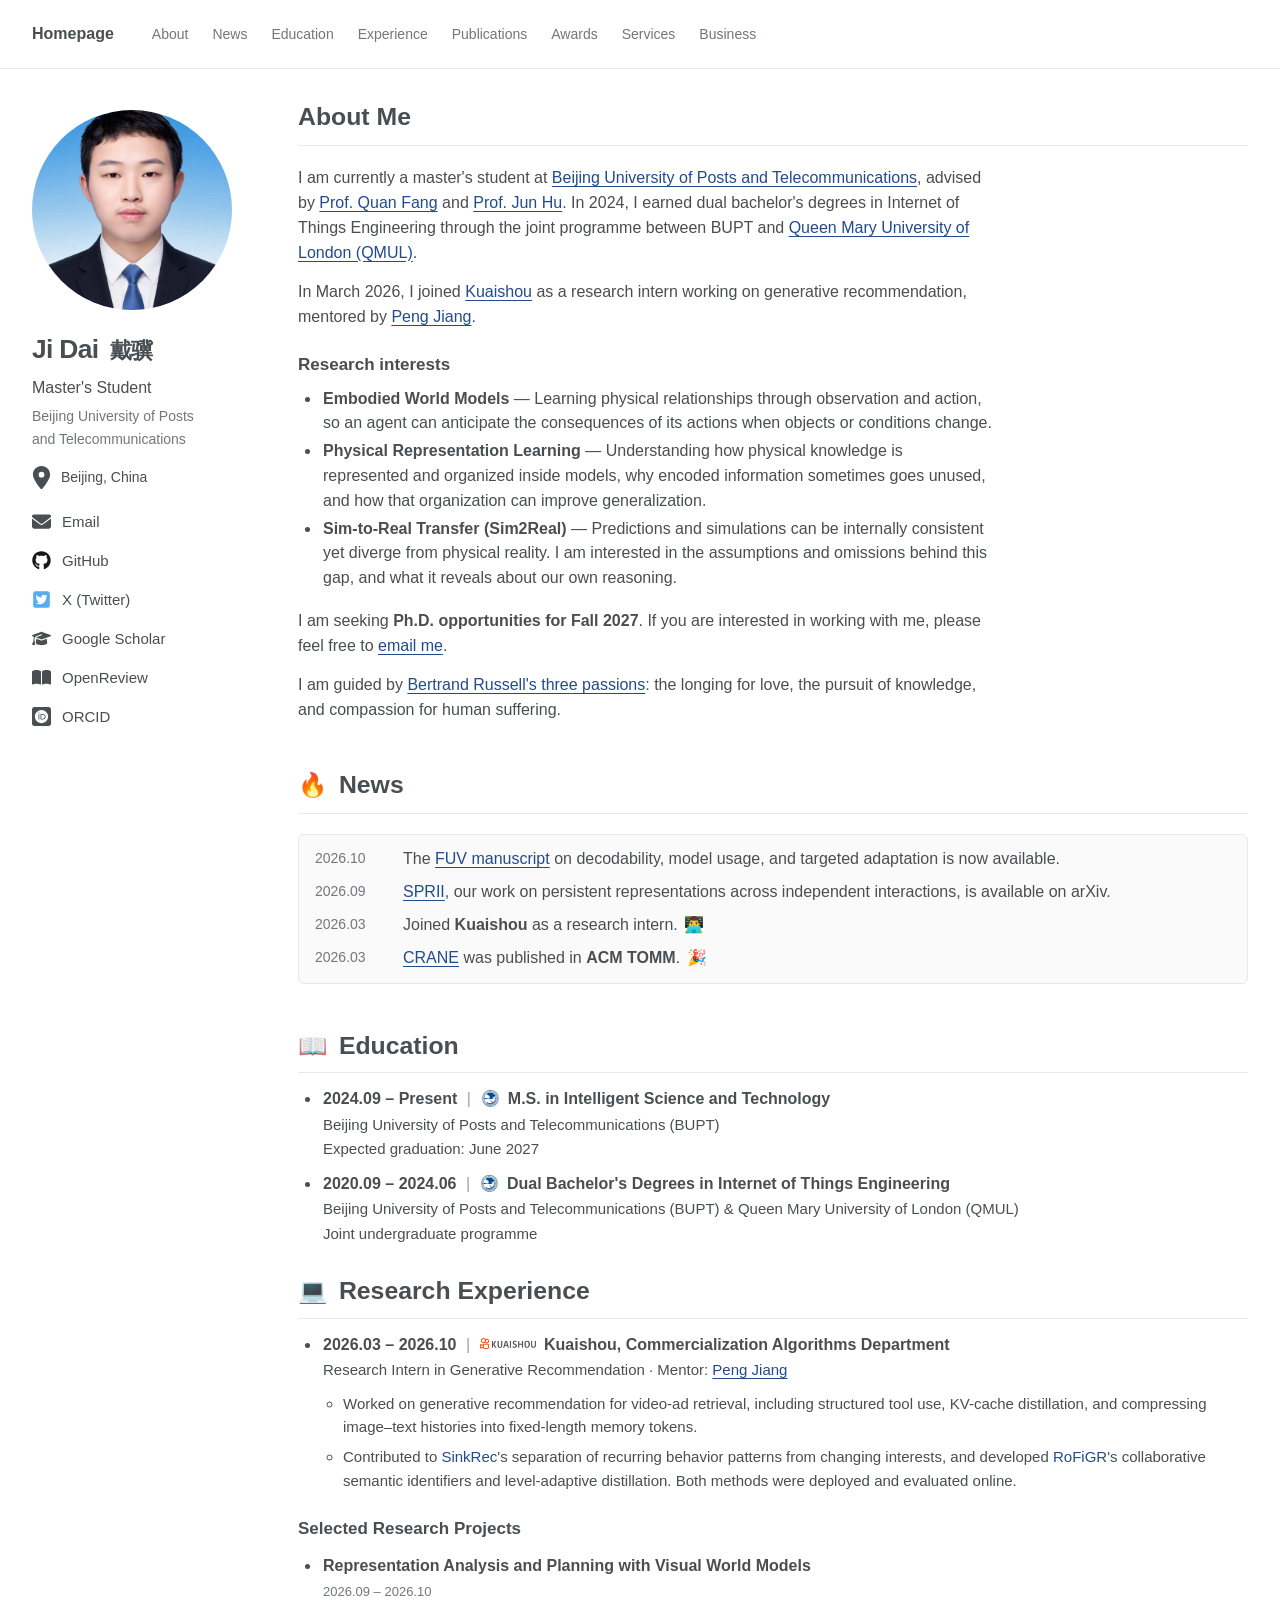
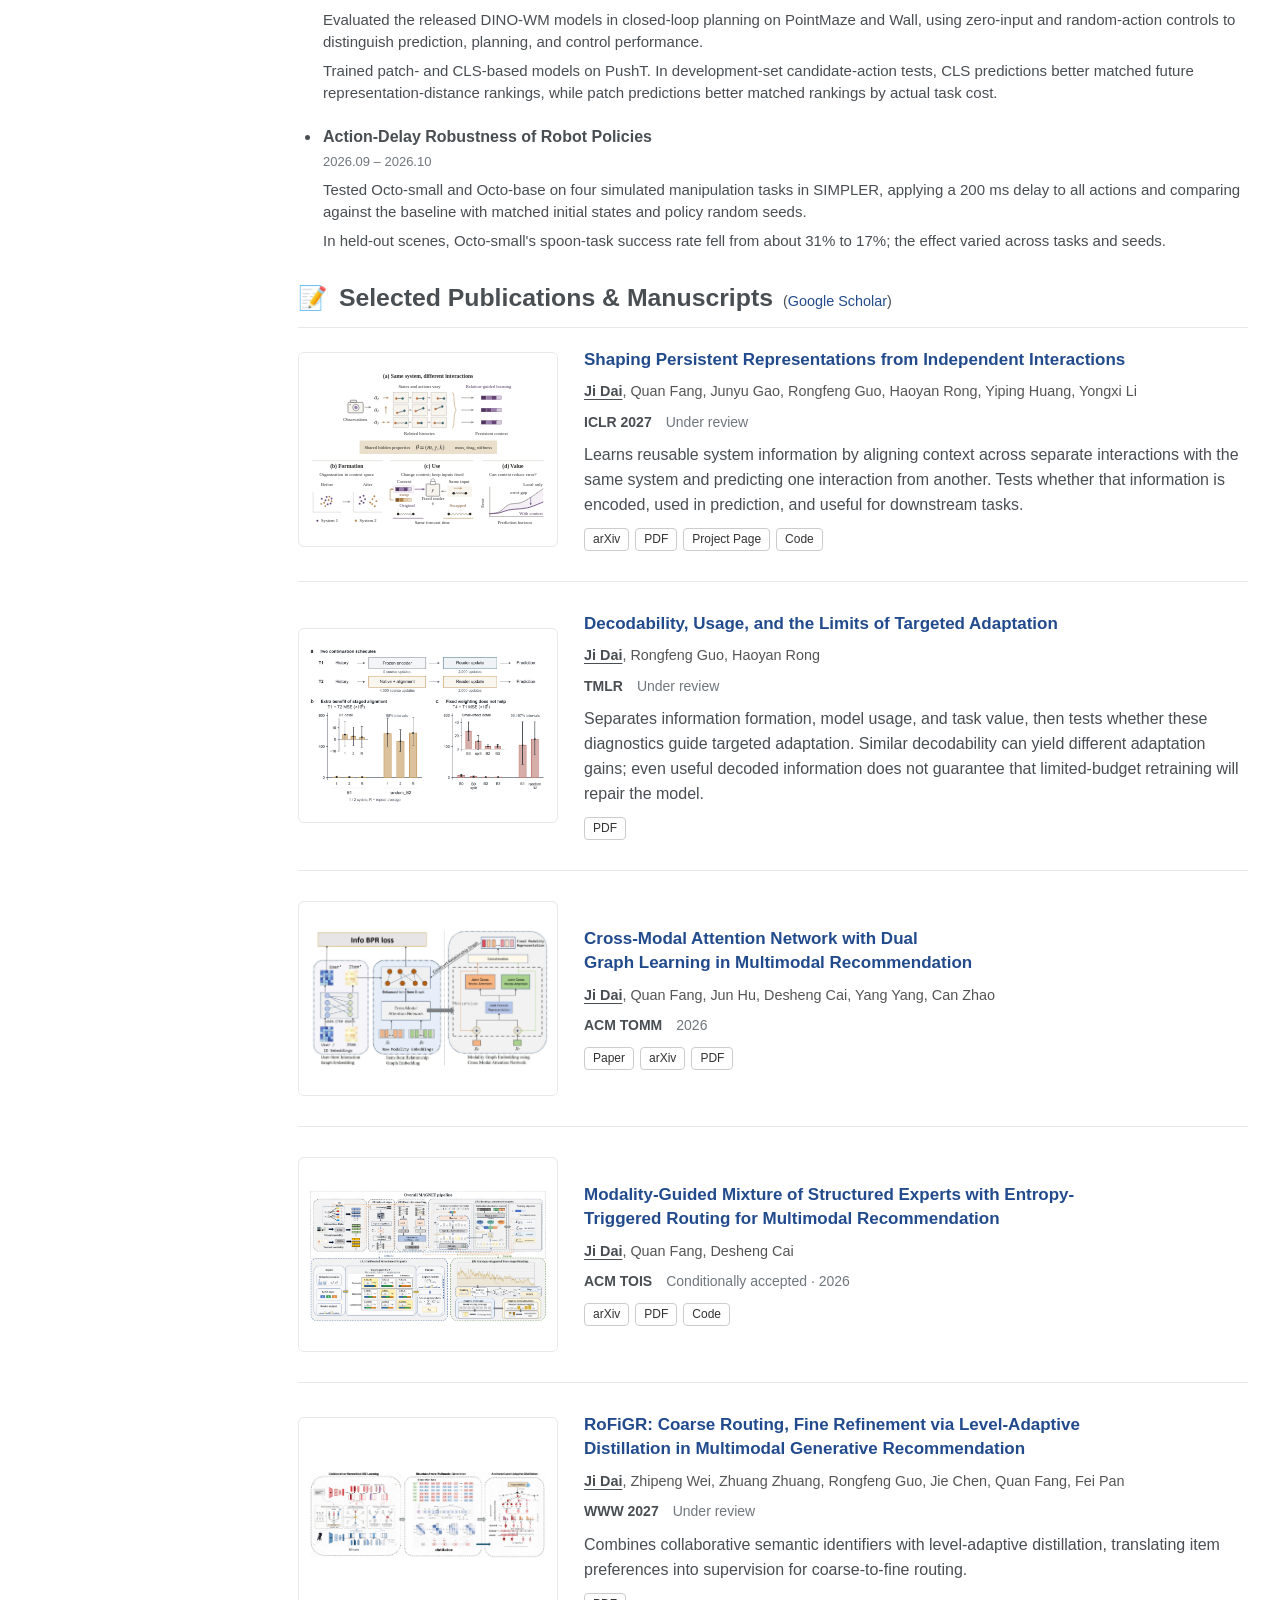
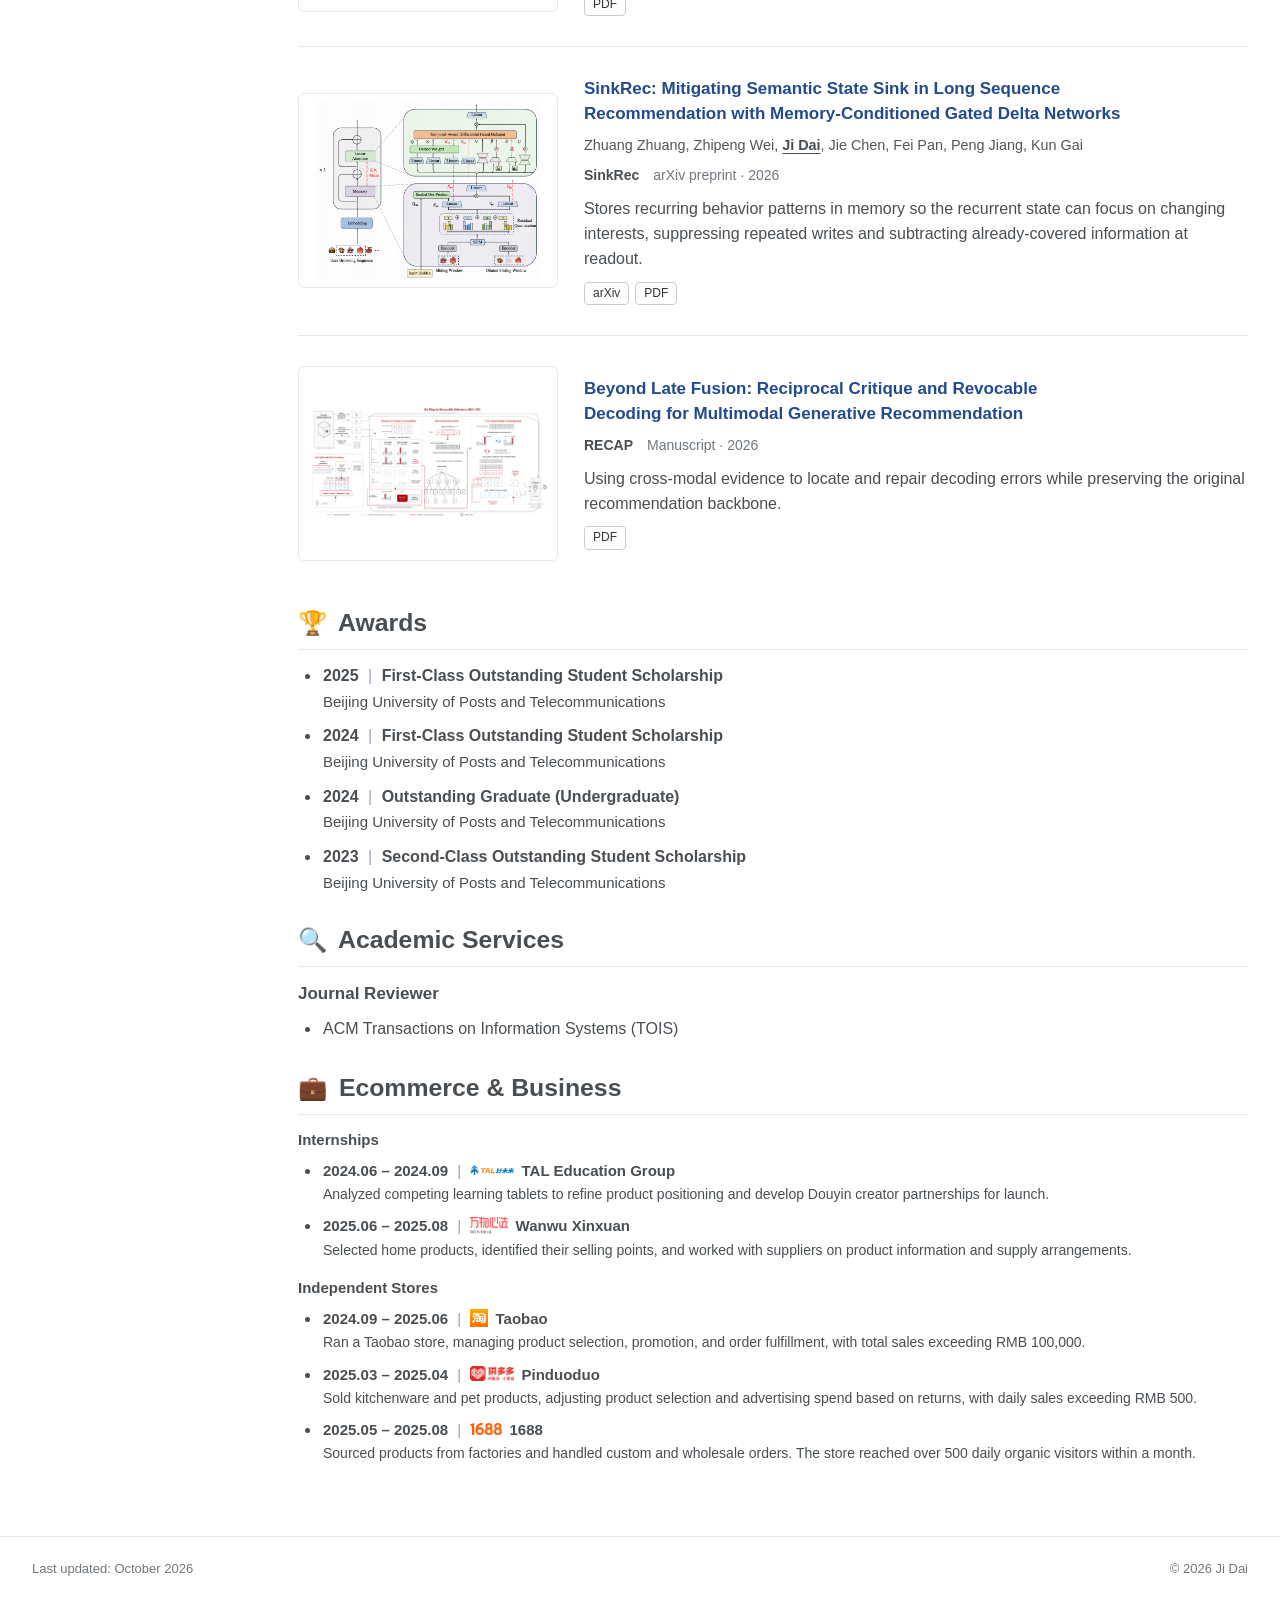
==== commit 530a751f: "Refresh FUV thumbnail from updated manuscript figure" ====
--- a/index.html
+++ b/index.html
@@ -1 +1 @@
-<!doctype html><html lang="en"><head><meta charset="utf-8"><meta name="viewport" content="width=device-width,initial-scale=1"><meta name="description" content="Ji Dai’s academic homepage: embodied world models, physical representation learning, sim-to-real transfer (Sim2Real), publications, and projects."><title>Ji Dai (戴骥) — Academic Homepage</title><link rel="icon" type="image/png" sizes="32x32" href="assets/dj-favicon-32.png"><link rel="shortcut icon" href="favicon.ico"><link rel="apple-touch-icon" href="assets/dj-apple-touch-icon.png"><link rel="stylesheet" href="styles.css"><link rel="stylesheet" href="venture.css"></head><body><link rel="preload" as="image" href="assets/jidaivita-portrait.png"/><link rel="preload" as="image" href="assets/bupt.webp"/><link rel="preload" as="image" href="assets/kuaishou-logo.png"/><link rel="preload" as="image" href="assets/tal-logo.png"/><link rel="preload" as="image" href="assets/wanwu-logo.png"/><link rel="preload" as="image" href="assets/taobao-logo.png"/><link rel="preload" as="image" href="assets/pinduoduo-logo.png"/><link rel="preload" as="image" href="assets/1688-logo.png"/><header class="topnav"><div class="nav-inner"><a class="site-title" href="#about">Homepage</a><nav aria-label="Primary navigation"><a href="#about">About</a><a href="#news">News</a><a href="#education">Education</a><a href="#research-experience">Experience</a><a href="#publications">Publications</a><a href="#awards">Awards</a><a href="#academic-services">Services</a><a href="#business">Business</a></nav></div></header><main class="page-shell"><div class="page-grid"><aside class="profile-sidebar"><div class="profile-sticky"><div class="portrait"><img src="assets/jidaivita-portrait.png" alt="Ji Dai"/></div><div class="identity"><h1>Ji Dai <span lang="zh">戴骥</span></h1><p class="title">Master&#x27;s Student</p><p class="institution">Beijing University of Posts<br/> and Telecommunications</p></div><p class="location"><svg class="profile-icon icon-location" viewBox="0 0 384 512" fill="currentColor" aria-hidden="true"><path d="M215.7 499.2C267 435 384 279.4 384 192C384 86 298 0 192 0S0 86 0 192c0 87.4 117 243 168.3 307.2c12.3 15.3 35.1 15.3 47.4 0zM192 128a64 64 0 1 1 0 128 64 64 0 1 1 0-128z"></path></svg><span>Beijing, China</span></p><ul class="profile-links" aria-label="Profile links"><li><a href="mailto:jidaivita@gmail.com"><svg class="profile-icon icon-email" viewBox="0 0 512 512" fill="currentColor" aria-hidden="true"><path d="M48 64C21.5 64 0 85.5 0 112c0 15.1 7.1 29.3 19.2 38.4L236.8 313.6c11.4 8.5 27 8.5 38.4 0L492.8 150.4c12.1-9.1 19.2-23.3 19.2-38.4c0-26.5-21.5-48-48-48L48 64zM0 176L0 384c0 35.3 28.7 64 64 64l384 0c35.3 0 64-28.7 64-64l0-208L294.4 339.2c-22.8 17.1-54 17.1-76.8 0L0 176z"></path></svg>Email</a></li><li><a href="https://github.com/jidaivita"><svg class="profile-icon icon-github" viewBox="0 0 496 512" fill="currentColor" aria-hidden="true"><path d="M165.9 397.4c0 2-2.3 3.6-5.2 3.6-3.3.3-5.6-1.3-5.6-3.6 0-2 2.3-3.6 5.2-3.6 3-.3 5.6 1.3 5.6 3.6zm-31.1-4.5c-.7 2 1.3 4.3 4.3 4.9 2.6 1 5.6 0 6.2-2s-1.3-4.3-4.3-5.2c-2.6-.7-5.5.3-6.2 2.3zm44.2-1.7c-2.9.7-4.9 2.6-4.6 4.9.3 2 2.9 3.3 5.9 2.6 2.9-.7 4.9-2.6 4.6-4.6-.3-1.9-3-3.2-5.9-2.9zM244.8 8C106.1 8 0 113.3 0 252c0 110.9 69.8 205.8 169.5 239.2 12.8 2.3 17.3-5.6 17.3-12.1 0-6.2-.3-40.4-.3-61.4 0 0-70 15-84.7-29.8 0 0-11.4-29.1-27.8-36.6 0 0-22.9-15.7 1.6-15.4 0 0 24.9 2 38.6 25.8 21.9 38.6 58.6 27.5 72.9 20.9 2.3-16 8.8-27.1 16-33.7-55.9-6.2-112.3-14.3-112.3-110.5 0-27.5 7.6-41.3 23.6-58.9-2.6-6.5-11.1-33.3 2.6-67.9 20.9-6.5 69 27 69 27 20-5.6 41.5-8.5 62.8-8.5s42.8 2.9 62.8 8.5c0 0 48.1-33.6 69-27 13.7 34.7 5.2 61.4 2.6 67.9 16 17.7 25.8 31.5 25.8 58.9 0 96.5-58.9 104.2-114.8 110.5 9.2 7.9 17 22.9 17 46.4 0 33.7-.3 75.4-.3 83.6 0 6.5 4.6 14.4 17.3 12.1C428.2 457.8 496 362.9 496 252 496 113.3 383.5 8 244.8 8zM97.2 352.9c-1.3 1-1 3.3.7 5.2 1.6 1.6 3.9 2.3 5.2 1 1.3-1 1-3.3-.7-5.2-1.6-1.6-3.9-2.3-5.2-1zm-10.8-8.1c-.7 1.3.3 2.9 2.3 3.9 1.6 1 3.6.7 4.3-.7.7-1.3-.3-2.9-2.3-3.9-2-.6-3.6-.3-4.3.7zm32.4 35.6c-1.6 1.3-1 4.3 1.3 6.2 2.3 2.3 5.2 2.6 6.5 1 1.3-1.3.7-4.3-1.3-6.2-2.2-2.3-5.2-2.6-6.5-1zm-11.4-14.7c-1.6 1-1.6 3.6 0 5.9 1.6 2.3 4.3 3.3 5.6 2.3 1.6-1.3 1.6-3.9 0-6.2-1.4-2.3-4-3.3-5.6-2z"></path></svg>GitHub</a></li><li><a href="https://x.com/JiDaiVita"><svg class="profile-icon icon-x" viewBox="0 0 448 512" fill="currentColor" aria-hidden="true"><path d="M64 32C28.7 32 0 60.7 0 96V416c0 35.3 28.7 64 64 64H384c35.3 0 64-28.7 64-64V96c0-35.3-28.7-64-64-64H64zM351.3 199.3v0c0 86.7-66 186.6-186.6 186.6c-37.2 0-71.7-10.8-100.7-29.4c5.3 .6 10.4 .8 15.8 .8c30.7 0 58.9-10.4 81.4-28c-28.8-.6-53-19.5-61.3-45.5c10.1 1.5 19.2 1.5 29.6-1.2c-30-6.1-52.5-32.5-52.5-64.4v-.8c8.7 4.9 18.9 7.9 29.6 8.3c-9-6-16.4-14.1-21.5-23.6s-7.8-20.2-7.7-31c0-12.2 3.2-23.4 8.9-33.1c32.3 39.8 80.8 65.8 135.2 68.6c-9.3-44.5 24-80.6 64-80.6c18.9 0 35.9 7.9 47.9 20.7c14.8-2.8 29-8.3 41.6-15.8c-4.9 15.2-15.2 28-28.8 36.1c13.2-1.4 26-5.1 37.8-10.2c-8.9 13.1-20.1 24.7-32.9 34c.2 2.8 .2 5.7 .2 8.5z"></path></svg>X (Twitter)</a></li><li><a href="https://scholar.google.com/citations?user=l_1l4E4AAAAJ&amp;hl=en"><svg class="profile-icon icon-scholar" viewBox="0 0 640 512" fill="currentColor" aria-hidden="true"><path d="M320 32c-8.1 0-16.1 1.4-23.7 4.1L15.8 137.4C6.3 140.9 0 149.9 0 160s6.3 19.1 15.8 22.6l57.9 20.9C57.3 229.3 48 259.8 48 291.9l0 28.1c0 28.4-10.8 57.7-22.3 80.8c-6.5 13-13.9 25.8-22.5 37.6C0 442.7-.9 448.3 .9 453.4s6 8.9 11.2 10.2l64 16c4.2 1.1 8.7 .3 12.4-2s6.3-6.1 7.1-10.4c8.6-42.8 4.3-81.2-2.1-108.7C90.3 344.3 86 329.8 80 316.5l0-24.6c0-30.2 10.2-58.7 27.9-81.5c12.9-15.5 29.6-28 49.2-35.7l157-61.7c8.2-3.2 17.5 .8 20.7 9s-.8 17.5-9 20.7l-157 61.7c-12.4 4.9-23.3 12.4-32.2 21.6l159.6 57.6c7.6 2.7 15.6 4.1 23.7 4.1s16.1-1.4 23.7-4.1L624.2 182.6c9.5-3.4 15.8-12.5 15.8-22.6s-6.3-19.1-15.8-22.6L343.7 36.1C336.1 33.4 328.1 32 320 32zM128 408c0 35.3 86 72 192 72s192-36.7 192-72L496.7 262.6 354.5 314c-11.1 4-22.8 6-34.5 6s-23.5-2-34.5-6L143.3 262.6 128 408z"></path></svg>Google Scholar</a></li><li><a href="https://openreview.net/profile?id=~Ji_Dai2"><svg class="profile-icon icon-review" viewBox="0 0 576 512" fill="currentColor" aria-hidden="true"><path d="M249.6 471.5c10.8 3.8 22.4-4.1 22.4-15.5l0-377.4c0-4.2-1.6-8.4-5-11C247.4 52 202.4 32 144 32C93.5 32 46.3 45.3 18.1 56.1C6.8 60.5 0 71.7 0 83.8L0 454.1c0 11.9 12.8 20.2 24.1 16.5C55.6 460.1 105.5 448 144 448c33.9 0 79 14 105.6 23.5zm76.8 0C353 462 398.1 448 432 448c38.5 0 88.4 12.1 119.9 22.6c11.3 3.8 24.1-4.6 24.1-16.5l0-370.3c0-12.1-6.8-23.3-18.1-27.6C529.7 45.3 482.5 32 432 32c-58.4 0-103.4 20-123 35.6c-3.3 2.6-5 6.8-5 11L304 456c0 11.4 11.7 19.3 22.4 15.5z"></path></svg>OpenReview</a></li><li><a href="https://orcid.org/0009-0006-6849-2138"><svg class="profile-icon icon-orcid" viewBox="0 0 512 512" fill="currentColor" aria-hidden="true"><rect width="512" height="512" rx="72"></rect><path d="M294.75 188.19h-45.92V342h47.47c67.62 0 83.12-51.34 83.12-76.91 0-41.64-26.54-76.9-84.67-76.9zM256 8C119 8 8 119 8 256s111 248 248 248 248-111 248-248S393 8 256 8zm-80.79 360.76h-29.84v-207.5h29.84zm-14.92-231.14a19.57 19.57 0 1 1 19.57-19.57 19.64 19.64 0 0 1-19.57 19.57zM300 369h-81V161.26h80.6c76.73 0 110.44 54.83 110.44 103.85C410 318.39 368.38 369 300 369z" fill="white" transform="translate(72 72) scale(.72)"></path></svg>ORCID</a></li></ul></div></aside><div class="main-column"><section class="section" id="about"><h2>About Me</h2><div class="prose"><p>I am currently a master&#x27;s student at <a href="https://www.bupt.edu.cn/">Beijing University of Posts and Telecommunications</a>, advised by <a href="https://quanfang.github.io/">Prof. Quan Fang</a> and <a href="https://cs-jhu.github.io/">Prof. Jun Hu</a>. In 2024, I earned dual bachelor&#x27;s degrees in Internet of Things Engineering through the joint programme between BUPT and <a href="https://www.qmul.ac.uk/">Queen Mary University of London (QMUL)</a>.</p><p>In March 2026, I joined <a href="https://www.kuaishou.com/en">Kuaishou</a> as a research intern working on generative recommendation, mentored by <a href="https://scholar.google.com/citations?user=9o5swhQAAAAJ&amp;hl=en">Peng Jiang</a>.</p><h3 class="research-heading">Research interests</h3><ul class="research-interests"><li><strong>Embodied World Models</strong> — Learning physical relationships through observation and action, so an agent can anticipate the consequences of its actions when objects or conditions change.</li><li><strong>Physical Representation Learning</strong> — Understanding how physical knowledge is represented and organized inside models, why encoded information sometimes goes unused, and how that organization can improve generalization.</li><li><strong>Sim-to-Real Transfer (Sim2Real)</strong> — Predictions and simulations can be internally consistent yet diverge from physical reality. I am interested in the assumptions and omissions behind this gap, and what it reveals about our own reasoning.</li></ul><p>I am seeking <strong>Ph.D. opportunities for Fall 2027</strong>. If you are interested in working with me, please feel free to <a href="mailto:jidaivita@gmail.com">email me</a>.</p><p>I am guided by <a href="https://www.humanities.mcmaster.ca/~bertrand/misc.html">Bertrand Russell&#x27;s three passions</a>: the longing for love, the pursuit of knowledge, and compassion for human suffering.</p></div></section><section class="section" id="news"><h2 id="news-title"><span class="section-icon" aria-hidden="true">🔥</span> News</h2><div class="news-scroll" role="region" aria-labelledby="news-title" tabindex="0"><ul class="news-list"><li><time dateTime="2026-10">2026.10</time><span>The <a href="papers/FUV.pdf">FUV manuscript</a> on decodability, model usage, and targeted adaptation is now available.</span></li><li><time dateTime="2026-09">2026.09</time><span><a href="https://arxiv.org/abs/2609.34604">SPRII</a>, our work on persistent representations across independent interactions, is available on arXiv.</span></li><li><time dateTime="2026-03">2026.03</time><span>Joined <strong>Kuaishou</strong> as a research intern. <span class="news-icon" aria-hidden="true">👨‍💻</span></span></li><li><time dateTime="2026-03">2026.03</time><span><a href="https://doi.org/10.1145/3788289">CRANE</a> was published in <strong>ACM TOMM</strong>. <span class="news-icon" aria-hidden="true">🎉</span></span></li></ul></div></section><section class="section compact-section" id="education"><h2><span class="section-icon" aria-hidden="true">📖</span> Education</h2><ul class="history-list"><li><h3><time>2024.09 – Present</time><span class="entry-separator"> | </span><img class="inline-logo school-logo" src="assets/bupt.webp" alt="BUPT" width="20" height="20"/> M.S. in Intelligent Science and Technology</h3><p>Beijing University of Posts and Telecommunications (BUPT)</p><p>Expected graduation: June 2027</p></li><li><h3><time>2020.09 – 2024.06</time><span class="entry-separator"> | </span><img class="inline-logo school-logo" src="assets/bupt.webp" alt="BUPT" width="20" height="20"/> Dual Bachelor&#x27;s Degrees in Internet of Things Engineering</h3><p>Beijing University of Posts and Telecommunications (BUPT) &amp; Queen Mary University of London (QMUL)</p><p>Joint undergraduate programme</p></li></ul></section><section class="section compact-section" id="research-experience"><h2><span class="section-icon" aria-hidden="true">💻</span> Research Experience</h2><ul class="history-list"><li><h3><time>2026.03 – 2026.10</time><span class="entry-separator"> | </span><span class="inline-brand"><img class="inline-logo" src="assets/kuaishou-logo.png" alt="" width="56" height="20"/> Kuaishou</span><span class="department">Commercialization Algorithms Department</span></h3><p>Research Intern in Generative Recommendation · Mentor: <a href="https://scholar.google.com/citations?user=9o5swhQAAAAJ&amp;hl=en">Peng Jiang</a></p><ul class="research-details"><li>Worked on generative recommendation for video-ad retrieval, including structured tool use, KV-cache distillation, and compressing image–text histories into fixed-length memory tokens.</li><li>Contributed to <a href="#sinkrec">SinkRec</a>&#x27;s separation of recurring behavior patterns from changing interests, and developed <a href="#rofigr">RoFiGR</a>&#x27;s collaborative semantic identifiers and level-adaptive distillation. Both methods were deployed and evaluated online.</li></ul></li></ul><h3 class="research-projects-heading">Selected Research Projects</h3><ul class="history-list research-projects"><li><h4>Representation Analysis and Planning with Visual World Models</h4><p class="project-date"><time>2026.09 – 2026.10</time></p><p>Evaluated the released DINO-WM models in closed-loop planning on PointMaze and Wall, using zero-input and random-action controls to distinguish prediction, planning, and control performance.</p><p>Trained patch- and CLS-based models on PushT. In development-set candidate-action tests, CLS predictions better matched future representation-distance rankings, while patch predictions better matched rankings by actual task cost.</p></li><li><h4>Action-Delay Robustness of Robot Policies</h4><p class="project-date"><time>2026.09 – 2026.10</time></p><p>Tested Octo-small and Octo-base on four simulated manipulation tasks in SIMPLER, applying a 200 ms delay to all actions and comparing against the baseline with matched initial states and policy random seeds.</p><p>In held-out scenes, Octo-small&#x27;s spoon-task success rate fell from about 31% to 17%; the effect varied across tasks and seeds.</p></li></ul></section><section class="section" id="publications"><div class="section-title-row"><h2><span class="section-icon" aria-hidden="true">📝</span> Selected Publications &amp; Manuscripts</h2><a class="full-list-link" href="https://scholar.google.com/citations?user=l_1l4E4AAAAJ&amp;hl=en">Google Scholar</a></div><ul class="paper-list"><li class="paper-entry" id="sprii"><a class="paper-figure" href="sprii/" aria-label="Visit the SPRII project page"><img src="sprii/assets/overview.svg" alt="SPRII: related interactions and separate tests of formation, use, and value" loading="lazy"/></a><div class="paper-details"><h3 class="paper-title"><a href="sprii/SPRII.pdf?v=645682b8fb85">Shaping Persistent Representations from Independent Interactions</a></h3><p class="authors"><strong>Ji Dai</strong>, Quan Fang, Junyu Gao, Rongfeng Guo, Haoyan Rong, Yiping Huang, Yongxi Li</p><p class="venue"><strong>ICLR 2027</strong><span>Under review</span></p><p class="paper-summary">Learns reusable system information by aligning context across separate interactions with the same system and predicting one interaction from another. Tests whether that information is encoded, used in prediction, and useful for downstream tasks.</p><div class="publication-links"><a href="https://arxiv.org/abs/2609.34604">arXiv</a><a href="sprii/SPRII.pdf?v=645682b8fb85">PDF</a><a href="sprii/">Project Page</a><a href="https://github.com/jidaivita/SPRII">Code</a></div></div></li><li class="paper-entry" id="fuv"><a class="paper-figure" href="assets/fuv-results.png" target="_blank" rel="noopener noreferrer" aria-label="View FUV intervention results at full size"><img src="assets/fuv-results.png" alt="FUV physical-prediction intervention results" loading="lazy"/></a><div class="paper-details"><h3 class="paper-title"><a href="papers/FUV.pdf">Decodability, Usage, and the Limits of Targeted Adaptation</a></h3><p class="authors"><strong>Ji Dai</strong>, Rongfeng Guo, Haoyan Rong</p><p class="venue"><strong>TMLR</strong><span>Under review</span></p><p class="paper-summary">Separates information formation, model usage, and task value, then tests whether these diagnostics guide targeted adaptation. Similar decodability can yield different adaptation gains; even useful decoded information does not guarantee that limited-budget retraining will repair the model.</p><div class="publication-links"><a href="papers/FUV.pdf">PDF</a></div></div></li><li class="paper-entry" id="crane"><a class="paper-figure" href="assets/crane-framework.png" target="_blank" rel="noopener noreferrer" aria-label="View CRANE architecture at full size"><img src="assets/crane-framework.png" alt="CRANE architecture" loading="lazy"/></a><div class="paper-details"><h3 class="paper-title"><a href="https://doi.org/10.1145/3788289">Cross-Modal Attention Network with Dual Graph Learning in Multimodal Recommendation</a></h3><p class="authors"><strong>Ji Dai</strong>, Quan Fang, Jun Hu, Desheng Cai, Yang Yang, Can Zhao</p><p class="venue"><strong>ACM TOMM</strong><span>2026</span></p><div class="publication-links"><a href="https://doi.org/10.1145/3788289">Paper</a><a href="https://arxiv.org/abs/2601.11151">arXiv</a><a href="https://arxiv.org/pdf/2601.11151">PDF</a></div></div></li><li class="paper-entry" id="magnet"><a class="paper-figure" href="assets/magnet-framework.png" target="_blank" rel="noopener noreferrer" aria-label="View MAGNET framework at full size"><img src="assets/magnet-framework.png" alt="MAGNET framework" loading="lazy"/></a><div class="paper-details"><h3 class="paper-title"><a href="https://arxiv.org/abs/2602.20723">Modality-Guided Mixture of Structured Experts with Entropy-Triggered Routing for Multimodal Recommendation</a></h3><p class="authors"><strong>Ji Dai</strong>, Quan Fang, Desheng Cai</p><p class="venue"><strong>ACM TOIS</strong><span>Conditionally accepted · 2026</span></p><div class="publication-links"><a href="https://arxiv.org/abs/2602.20723">arXiv</a><a href="papers/MAGNET.pdf">PDF</a><a href="https://github.com/jidaivita/MAGNET">Code</a></div></div></li><li class="paper-entry" id="rofigr"><a class="paper-figure" href="assets/rofigr-framework.png" target="_blank" rel="noopener noreferrer" aria-label="View RoFiGR framework at full size"><img src="assets/rofigr-framework.png" alt="RoFiGR: collaborative SID learning, structure-aware generation, and level-adaptive distillation" loading="lazy"/></a><div class="paper-details"><h3 class="paper-title"><a href="papers/RoFiGR.pdf">RoFiGR: Coarse Routing, Fine Refinement via Level-Adaptive Distillation in Multimodal Generative Recommendation</a></h3><p class="authors"><strong>Ji Dai</strong>, Zhipeng Wei, Zhuang Zhuang, Rongfeng Guo, Jie Chen, Quan Fang, Fei Pan</p><p class="venue"><strong>WWW 2027</strong><span>Under review</span></p><p class="paper-summary">Combines collaborative semantic identifiers with level-adaptive distillation, translating item preferences into supervision for coarse-to-fine routing.</p><div class="publication-links"><a href="papers/RoFiGR.pdf">PDF</a></div></div></li><li class="paper-entry" id="sinkrec"><a class="paper-figure" href="assets/sinkrec-framework.png" target="_blank" rel="noopener noreferrer" aria-label="View SinkRec architecture at full size"><img src="assets/sinkrec-framework.png" alt="SinkRec: memory-conditioned gated delta networks for long-sequence recommendation" loading="lazy"/></a><div class="paper-details"><h3 class="paper-title"><a href="https://arxiv.org/abs/2606.09888">SinkRec: Mitigating Semantic State Sink in Long Sequence Recommendation with Memory-Conditioned Gated Delta Networks</a></h3><p class="authors">Zhuang Zhuang, Zhipeng Wei, <strong>Ji Dai</strong>, Jie Chen, Fei Pan, Peng Jiang, Kun Gai</p><p class="venue"><strong>SinkRec</strong><span>arXiv preprint · 2026</span></p><p class="paper-summary">Stores recurring behavior patterns in memory so the recurrent state can focus on changing interests, suppressing repeated writes and subtracting already-covered information at readout.</p><div class="publication-links"><a href="https://arxiv.org/abs/2606.09888">arXiv</a><a href="https://arxiv.org/pdf/2606.09888">PDF</a></div></div></li><li class="paper-entry" id="recap"><a class="paper-figure" href="assets/recap-framework.png" target="_blank" rel="noopener noreferrer" aria-label="View RECAP framework at full size"><img src="assets/recap-framework.png" alt="RECAP: reciprocal critique, hierarchical revocation, and cross-modal repair for frozen generative recommenders" loading="lazy"/></a><div class="paper-details"><h3 class="paper-title"><a href="papers/RECAP.pdf">Beyond Late Fusion: Reciprocal Critique and Revocable Decoding for Multimodal Generative Recommendation</a></h3><p class="venue"><strong>RECAP</strong><span>Manuscript · 2026</span></p><p class="paper-summary">Using cross-modal evidence to locate and repair decoding errors while preserving the original recommendation backbone.</p><div class="publication-links"><a href="papers/RECAP.pdf">PDF</a></div></div></li></ul></section><section class="section compact-section" id="awards"><h2><span class="section-icon" aria-hidden="true">🏆</span> Awards</h2><ul class="history-list"><li><h3><time dateTime="2025">2025</time><span class="entry-separator"> | </span>First-Class Outstanding Student Scholarship</h3><p>Beijing University of Posts and Telecommunications</p></li><li><h3><time dateTime="2024">2024</time><span class="entry-separator"> | </span>First-Class Outstanding Student Scholarship</h3><p>Beijing University of Posts and Telecommunications</p></li><li><h3><time dateTime="2024">2024</time><span class="entry-separator"> | </span>Outstanding Graduate (Undergraduate)</h3><p>Beijing University of Posts and Telecommunications</p></li><li><h3><time dateTime="2023">2023</time><span class="entry-separator"> | </span>Second-Class Outstanding Student Scholarship</h3><p>Beijing University of Posts and Telecommunications</p></li></ul></section><section class="section compact-section" id="academic-services"><h2><span class="section-icon" aria-hidden="true">🔍</span> Academic Services</h2><h3 class="service-heading">Journal Reviewer</h3><ul class="history-list"><li>ACM Transactions on Information Systems (TOIS)</li></ul></section><section class="section compact-section" id="business"><h2><span class="section-icon" aria-hidden="true">💼</span> Ecommerce &amp; Business</h2><div class="business-group"><h3 class="business-group-title">Internships</h3><ul class="history-list business-entries"><li><h4><time>2024.06 – 2024.09</time><span class="entry-separator"> | </span><span class="inline-brand"><img class="inline-logo logo-tal" src="assets/tal-logo.png" alt="" width="48" height="20"/> TAL Education Group</span></h4><p>Analyzed competing learning tablets to refine product positioning and develop Douyin creator partnerships for launch.</p></li><li><h4><time>2025.06 – 2025.08</time><span class="entry-separator"> | </span><span class="inline-brand"><img class="inline-logo logo-wanwu" src="assets/wanwu-logo.png" alt="" width="48" height="20"/> Wanwu Xinxuan</span></h4><p>Selected home products, identified their selling points, and worked with suppliers on product information and supply arrangements.</p></li></ul></div><div class="business-group"><h3 class="business-group-title">Independent Stores</h3><ul class="history-list business-entries"><li><h4><time>2024.09 – 2025.06</time><span class="entry-separator"> | </span><span class="inline-brand"><img class="inline-logo logo-taobao" src="assets/taobao-logo.png" alt="" width="48" height="20"/> Taobao</span></h4><p>Ran a Taobao store, managing product selection, promotion, and order fulfillment, with total sales exceeding RMB 100,000.</p></li><li><h4><time>2025.03 – 2025.04</time><span class="entry-separator"> | </span><span class="inline-brand"><img class="inline-logo logo-pinduoduo" src="assets/pinduoduo-logo.png" alt="" width="48" height="20"/> Pinduoduo</span></h4><p>Sold kitchenware and pet products, adjusting product selection and advertising spend based on returns, with daily sales exceeding RMB 500.</p></li><li><h4><time>2025.05 – 2025.08</time><span class="entry-separator"> | </span><span class="inline-brand"><img class="inline-logo logo-1688" src="assets/1688-logo.png" alt="" width="48" height="20"/> 1688</span></h4><p>Sourced products from factories and handled custom and wholesale orders. The store reached over 500 daily organic visitors within a month.</p></li></ul></div></section></div></div></main><footer><span>Last updated: October 2026</span><span>© 2026 Ji Dai</span></footer></body></html>
+<!doctype html><html lang="en"><head><meta charset="utf-8"><meta name="viewport" content="width=device-width,initial-scale=1"><meta name="description" content="Ji Dai’s academic homepage: embodied world models, physical representation learning, sim-to-real transfer (Sim2Real), publications, and projects."><title>Ji Dai (戴骥) — Academic Homepage</title><link rel="icon" type="image/png" sizes="32x32" href="assets/dj-favicon-32.png"><link rel="shortcut icon" href="favicon.ico"><link rel="apple-touch-icon" href="assets/dj-apple-touch-icon.png"><link rel="stylesheet" href="styles.css"><link rel="stylesheet" href="venture.css"></head><body><link rel="preload" as="image" href="assets/jidaivita-portrait.png"/><link rel="preload" as="image" href="assets/bupt.webp"/><link rel="preload" as="image" href="assets/kuaishou-logo.png"/><link rel="preload" as="image" href="assets/tal-logo.png"/><link rel="preload" as="image" href="assets/wanwu-logo.png"/><link rel="preload" as="image" href="assets/taobao-logo.png"/><link rel="preload" as="image" href="assets/pinduoduo-logo.png"/><link rel="preload" as="image" href="assets/1688-logo.png"/><header class="topnav"><div class="nav-inner"><a class="site-title" href="#about">Homepage</a><nav aria-label="Primary navigation"><a href="#about">About</a><a href="#news">News</a><a href="#education">Education</a><a href="#research-experience">Experience</a><a href="#publications">Publications</a><a href="#awards">Awards</a><a href="#academic-services">Services</a><a href="#business">Business</a></nav></div></header><main class="page-shell"><div class="page-grid"><aside class="profile-sidebar"><div class="profile-sticky"><div class="portrait"><img src="assets/jidaivita-portrait.png" alt="Ji Dai"/></div><div class="identity"><h1>Ji Dai <span lang="zh">戴骥</span></h1><p class="title">Master&#x27;s Student</p><p class="institution">Beijing University of Posts<br/> and Telecommunications</p></div><p class="location"><svg class="profile-icon icon-location" viewBox="0 0 384 512" fill="currentColor" aria-hidden="true"><path d="M215.7 499.2C267 435 384 279.4 384 192C384 86 298 0 192 0S0 86 0 192c0 87.4 117 243 168.3 307.2c12.3 15.3 35.1 15.3 47.4 0zM192 128a64 64 0 1 1 0 128 64 64 0 1 1 0-128z"></path></svg><span>Beijing, China</span></p><ul class="profile-links" aria-label="Profile links"><li><a href="mailto:jidaivita@gmail.com"><svg class="profile-icon icon-email" viewBox="0 0 512 512" fill="currentColor" aria-hidden="true"><path d="M48 64C21.5 64 0 85.5 0 112c0 15.1 7.1 29.3 19.2 38.4L236.8 313.6c11.4 8.5 27 8.5 38.4 0L492.8 150.4c12.1-9.1 19.2-23.3 19.2-38.4c0-26.5-21.5-48-48-48L48 64zM0 176L0 384c0 35.3 28.7 64 64 64l384 0c35.3 0 64-28.7 64-64l0-208L294.4 339.2c-22.8 17.1-54 17.1-76.8 0L0 176z"></path></svg>Email</a></li><li><a href="https://github.com/jidaivita"><svg class="profile-icon icon-github" viewBox="0 0 496 512" fill="currentColor" aria-hidden="true"><path d="M165.9 397.4c0 2-2.3 3.6-5.2 3.6-3.3.3-5.6-1.3-5.6-3.6 0-2 2.3-3.6 5.2-3.6 3-.3 5.6 1.3 5.6 3.6zm-31.1-4.5c-.7 2 1.3 4.3 4.3 4.9 2.6 1 5.6 0 6.2-2s-1.3-4.3-4.3-5.2c-2.6-.7-5.5.3-6.2 2.3zm44.2-1.7c-2.9.7-4.9 2.6-4.6 4.9.3 2 2.9 3.3 5.9 2.6 2.9-.7 4.9-2.6 4.6-4.6-.3-1.9-3-3.2-5.9-2.9zM244.8 8C106.1 8 0 113.3 0 252c0 110.9 69.8 205.8 169.5 239.2 12.8 2.3 17.3-5.6 17.3-12.1 0-6.2-.3-40.4-.3-61.4 0 0-70 15-84.7-29.8 0 0-11.4-29.1-27.8-36.6 0 0-22.9-15.7 1.6-15.4 0 0 24.9 2 38.6 25.8 21.9 38.6 58.6 27.5 72.9 20.9 2.3-16 8.8-27.1 16-33.7-55.9-6.2-112.3-14.3-112.3-110.5 0-27.5 7.6-41.3 23.6-58.9-2.6-6.5-11.1-33.3 2.6-67.9 20.9-6.5 69 27 69 27 20-5.6 41.5-8.5 62.8-8.5s42.8 2.9 62.8 8.5c0 0 48.1-33.6 69-27 13.7 34.7 5.2 61.4 2.6 67.9 16 17.7 25.8 31.5 25.8 58.9 0 96.5-58.9 104.2-114.8 110.5 9.2 7.9 17 22.9 17 46.4 0 33.7-.3 75.4-.3 83.6 0 6.5 4.6 14.4 17.3 12.1C428.2 457.8 496 362.9 496 252 496 113.3 383.5 8 244.8 8zM97.2 352.9c-1.3 1-1 3.3.7 5.2 1.6 1.6 3.9 2.3 5.2 1 1.3-1 1-3.3-.7-5.2-1.6-1.6-3.9-2.3-5.2-1zm-10.8-8.1c-.7 1.3.3 2.9 2.3 3.9 1.6 1 3.6.7 4.3-.7.7-1.3-.3-2.9-2.3-3.9-2-.6-3.6-.3-4.3.7zm32.4 35.6c-1.6 1.3-1 4.3 1.3 6.2 2.3 2.3 5.2 2.6 6.5 1 1.3-1.3.7-4.3-1.3-6.2-2.2-2.3-5.2-2.6-6.5-1zm-11.4-14.7c-1.6 1-1.6 3.6 0 5.9 1.6 2.3 4.3 3.3 5.6 2.3 1.6-1.3 1.6-3.9 0-6.2-1.4-2.3-4-3.3-5.6-2z"></path></svg>GitHub</a></li><li><a href="https://x.com/JiDaiVita"><svg class="profile-icon icon-x" viewBox="0 0 448 512" fill="currentColor" aria-hidden="true"><path d="M64 32C28.7 32 0 60.7 0 96V416c0 35.3 28.7 64 64 64H384c35.3 0 64-28.7 64-64V96c0-35.3-28.7-64-64-64H64zM351.3 199.3v0c0 86.7-66 186.6-186.6 186.6c-37.2 0-71.7-10.8-100.7-29.4c5.3 .6 10.4 .8 15.8 .8c30.7 0 58.9-10.4 81.4-28c-28.8-.6-53-19.5-61.3-45.5c10.1 1.5 19.2 1.5 29.6-1.2c-30-6.1-52.5-32.5-52.5-64.4v-.8c8.7 4.9 18.9 7.9 29.6 8.3c-9-6-16.4-14.1-21.5-23.6s-7.8-20.2-7.7-31c0-12.2 3.2-23.4 8.9-33.1c32.3 39.8 80.8 65.8 135.2 68.6c-9.3-44.5 24-80.6 64-80.6c18.9 0 35.9 7.9 47.9 20.7c14.8-2.8 29-8.3 41.6-15.8c-4.9 15.2-15.2 28-28.8 36.1c13.2-1.4 26-5.1 37.8-10.2c-8.9 13.1-20.1 24.7-32.9 34c.2 2.8 .2 5.7 .2 8.5z"></path></svg>X (Twitter)</a></li><li><a href="https://scholar.google.com/citations?user=l_1l4E4AAAAJ&amp;hl=en"><svg class="profile-icon icon-scholar" viewBox="0 0 640 512" fill="currentColor" aria-hidden="true"><path d="M320 32c-8.1 0-16.1 1.4-23.7 4.1L15.8 137.4C6.3 140.9 0 149.9 0 160s6.3 19.1 15.8 22.6l57.9 20.9C57.3 229.3 48 259.8 48 291.9l0 28.1c0 28.4-10.8 57.7-22.3 80.8c-6.5 13-13.9 25.8-22.5 37.6C0 442.7-.9 448.3 .9 453.4s6 8.9 11.2 10.2l64 16c4.2 1.1 8.7 .3 12.4-2s6.3-6.1 7.1-10.4c8.6-42.8 4.3-81.2-2.1-108.7C90.3 344.3 86 329.8 80 316.5l0-24.6c0-30.2 10.2-58.7 27.9-81.5c12.9-15.5 29.6-28 49.2-35.7l157-61.7c8.2-3.2 17.5 .8 20.7 9s-.8 17.5-9 20.7l-157 61.7c-12.4 4.9-23.3 12.4-32.2 21.6l159.6 57.6c7.6 2.7 15.6 4.1 23.7 4.1s16.1-1.4 23.7-4.1L624.2 182.6c9.5-3.4 15.8-12.5 15.8-22.6s-6.3-19.1-15.8-22.6L343.7 36.1C336.1 33.4 328.1 32 320 32zM128 408c0 35.3 86 72 192 72s192-36.7 192-72L496.7 262.6 354.5 314c-11.1 4-22.8 6-34.5 6s-23.5-2-34.5-6L143.3 262.6 128 408z"></path></svg>Google Scholar</a></li><li><a href="https://openreview.net/profile?id=~Ji_Dai2"><svg class="profile-icon icon-review" viewBox="0 0 576 512" fill="currentColor" aria-hidden="true"><path d="M249.6 471.5c10.8 3.8 22.4-4.1 22.4-15.5l0-377.4c0-4.2-1.6-8.4-5-11C247.4 52 202.4 32 144 32C93.5 32 46.3 45.3 18.1 56.1C6.8 60.5 0 71.7 0 83.8L0 454.1c0 11.9 12.8 20.2 24.1 16.5C55.6 460.1 105.5 448 144 448c33.9 0 79 14 105.6 23.5zm76.8 0C353 462 398.1 448 432 448c38.5 0 88.4 12.1 119.9 22.6c11.3 3.8 24.1-4.6 24.1-16.5l0-370.3c0-12.1-6.8-23.3-18.1-27.6C529.7 45.3 482.5 32 432 32c-58.4 0-103.4 20-123 35.6c-3.3 2.6-5 6.8-5 11L304 456c0 11.4 11.7 19.3 22.4 15.5z"></path></svg>OpenReview</a></li><li><a href="https://orcid.org/0009-0006-6849-2138"><svg class="profile-icon icon-orcid" viewBox="0 0 512 512" fill="currentColor" aria-hidden="true"><rect width="512" height="512" rx="72"></rect><path d="M294.75 188.19h-45.92V342h47.47c67.62 0 83.12-51.34 83.12-76.91 0-41.64-26.54-76.9-84.67-76.9zM256 8C119 8 8 119 8 256s111 248 248 248 248-111 248-248S393 8 256 8zm-80.79 360.76h-29.84v-207.5h29.84zm-14.92-231.14a19.57 19.57 0 1 1 19.57-19.57 19.64 19.64 0 0 1-19.57 19.57zM300 369h-81V161.26h80.6c76.73 0 110.44 54.83 110.44 103.85C410 318.39 368.38 369 300 369z" fill="white" transform="translate(72 72) scale(.72)"></path></svg>ORCID</a></li></ul></div></aside><div class="main-column"><section class="section" id="about"><h2>About Me</h2><div class="prose"><p>I am currently a master&#x27;s student at <a href="https://www.bupt.edu.cn/">Beijing University of Posts and Telecommunications</a>, advised by <a href="https://quanfang.github.io/">Prof. Quan Fang</a> and <a href="https://cs-jhu.github.io/">Prof. Jun Hu</a>. In 2024, I earned dual bachelor&#x27;s degrees in Internet of Things Engineering through the joint programme between BUPT and <a href="https://www.qmul.ac.uk/">Queen Mary University of London (QMUL)</a>.</p><p>In March 2026, I joined <a href="https://www.kuaishou.com/en">Kuaishou</a> as a research intern working on generative recommendation, mentored by <a href="https://scholar.google.com/citations?user=9o5swhQAAAAJ&amp;hl=en">Peng Jiang</a>.</p><h3 class="research-heading">Research interests</h3><ul class="research-interests"><li><strong>Embodied World Models</strong> — Learning physical relationships through observation and action, so an agent can anticipate the consequences of its actions when objects or conditions change.</li><li><strong>Physical Representation Learning</strong> — Understanding how physical knowledge is represented and organized inside models, why encoded information sometimes goes unused, and how that organization can improve generalization.</li><li><strong>Sim-to-Real Transfer (Sim2Real)</strong> — Predictions and simulations can be internally consistent yet diverge from physical reality. I am interested in the assumptions and omissions behind this gap, and what it reveals about our own reasoning.</li></ul><p>I am seeking <strong>Ph.D. opportunities for Fall 2027</strong>. If you are interested in working with me, please feel free to <a href="mailto:jidaivita@gmail.com">email me</a>.</p><p>I am guided by <a href="https://www.humanities.mcmaster.ca/~bertrand/misc.html">Bertrand Russell&#x27;s three passions</a>: the longing for love, the pursuit of knowledge, and compassion for human suffering.</p></div></section><section class="section" id="news"><h2 id="news-title"><span class="section-icon" aria-hidden="true">🔥</span> News</h2><div class="news-scroll" role="region" aria-labelledby="news-title" tabindex="0"><ul class="news-list"><li><time dateTime="2026-10">2026.10</time><span>The <a href="papers/FUV.pdf">FUV manuscript</a> on decodability, model usage, and targeted adaptation is now available.</span></li><li><time dateTime="2026-09">2026.09</time><span><a href="https://arxiv.org/abs/2609.34604">SPRII</a>, our work on persistent representations across independent interactions, is available on arXiv.</span></li><li><time dateTime="2026-03">2026.03</time><span>Joined <strong>Kuaishou</strong> as a research intern. <span class="news-icon" aria-hidden="true">👨‍💻</span></span></li><li><time dateTime="2026-03">2026.03</time><span><a href="https://doi.org/10.1145/3788289">CRANE</a> was published in <strong>ACM TOMM</strong>. <span class="news-icon" aria-hidden="true">🎉</span></span></li></ul></div></section><section class="section compact-section" id="education"><h2><span class="section-icon" aria-hidden="true">📖</span> Education</h2><ul class="history-list"><li><h3><time>2024.09 – Present</time><span class="entry-separator"> | </span><img class="inline-logo school-logo" src="assets/bupt.webp" alt="BUPT" width="20" height="20"/> M.S. in Intelligent Science and Technology</h3><p>Beijing University of Posts and Telecommunications (BUPT)</p><p>Expected graduation: June 2027</p></li><li><h3><time>2020.09 – 2024.06</time><span class="entry-separator"> | </span><img class="inline-logo school-logo" src="assets/bupt.webp" alt="BUPT" width="20" height="20"/> Dual Bachelor&#x27;s Degrees in Internet of Things Engineering</h3><p>Beijing University of Posts and Telecommunications (BUPT) &amp; Queen Mary University of London (QMUL)</p><p>Joint undergraduate programme</p></li></ul></section><section class="section compact-section" id="research-experience"><h2><span class="section-icon" aria-hidden="true">💻</span> Research Experience</h2><ul class="history-list"><li><h3><time>2026.03 – 2026.10</time><span class="entry-separator"> | </span><span class="inline-brand"><img class="inline-logo" src="assets/kuaishou-logo.png" alt="" width="56" height="20"/> Kuaishou</span><span class="department">Commercialization Algorithms Department</span></h3><p>Research Intern in Generative Recommendation · Mentor: <a href="https://scholar.google.com/citations?user=9o5swhQAAAAJ&amp;hl=en">Peng Jiang</a></p><ul class="research-details"><li>Worked on generative recommendation for video-ad retrieval, including structured tool use, KV-cache distillation, and compressing image–text histories into fixed-length memory tokens.</li><li>Contributed to <a href="#sinkrec">SinkRec</a>&#x27;s separation of recurring behavior patterns from changing interests, and developed <a href="#rofigr">RoFiGR</a>&#x27;s collaborative semantic identifiers and level-adaptive distillation. Both methods were deployed and evaluated online.</li></ul></li></ul><h3 class="research-projects-heading">Selected Research Projects</h3><ul class="history-list research-projects"><li><h4>Representation Analysis and Planning with Visual World Models</h4><p class="project-date"><time>2026.09 – 2026.10</time></p><p>Evaluated the released DINO-WM models in closed-loop planning on PointMaze and Wall, using zero-input and random-action controls to distinguish prediction, planning, and control performance.</p><p>Trained patch- and CLS-based models on PushT. In development-set candidate-action tests, CLS predictions better matched future representation-distance rankings, while patch predictions better matched rankings by actual task cost.</p></li><li><h4>Action-Delay Robustness of Robot Policies</h4><p class="project-date"><time>2026.09 – 2026.10</time></p><p>Tested Octo-small and Octo-base on four simulated manipulation tasks in SIMPLER, applying a 200 ms delay to all actions and comparing against the baseline with matched initial states and policy random seeds.</p><p>In held-out scenes, Octo-small&#x27;s spoon-task success rate fell from about 31% to 17%; the effect varied across tasks and seeds.</p></li></ul></section><section class="section" id="publications"><div class="section-title-row"><h2><span class="section-icon" aria-hidden="true">📝</span> Selected Publications &amp; Manuscripts</h2><a class="full-list-link" href="https://scholar.google.com/citations?user=l_1l4E4AAAAJ&amp;hl=en">Google Scholar</a></div><ul class="paper-list"><li class="paper-entry" id="sprii"><a class="paper-figure" href="sprii/" aria-label="Visit the SPRII project page"><img src="sprii/assets/overview.svg" alt="SPRII: related interactions and separate tests of formation, use, and value" loading="lazy"/></a><div class="paper-details"><h3 class="paper-title"><a href="sprii/SPRII.pdf?v=645682b8fb85">Shaping Persistent Representations from Independent Interactions</a></h3><p class="authors"><strong>Ji Dai</strong>, Quan Fang, Junyu Gao, Rongfeng Guo, Haoyan Rong, Yiping Huang, Yongxi Li</p><p class="venue"><strong>ICLR 2027</strong><span>Under review</span></p><p class="paper-summary">Learns reusable system information by aligning context across separate interactions with the same system and predicting one interaction from another. Tests whether that information is encoded, used in prediction, and useful for downstream tasks.</p><div class="publication-links"><a href="https://arxiv.org/abs/2609.34604">arXiv</a><a href="sprii/SPRII.pdf?v=645682b8fb85">PDF</a><a href="sprii/">Project Page</a><a href="https://github.com/jidaivita/SPRII">Code</a></div></div></li><li class="paper-entry" id="fuv"><a class="paper-figure" href="assets/fuv-results.png?v=8d2c935991be" target="_blank" rel="noopener noreferrer" aria-label="View FUV intervention results at full size"><img src="assets/fuv-results.png?v=8d2c935991be" alt="FUV physical-prediction intervention results" loading="lazy"/></a><div class="paper-details"><h3 class="paper-title"><a href="papers/FUV.pdf">Decodability, Usage, and the Limits of Targeted Adaptation</a></h3><p class="authors"><strong>Ji Dai</strong>, Rongfeng Guo, Haoyan Rong</p><p class="venue"><strong>TMLR</strong><span>Under review</span></p><p class="paper-summary">Separates information formation, model usage, and task value, then tests whether these diagnostics guide targeted adaptation. Similar decodability can yield different adaptation gains; even useful decoded information does not guarantee that limited-budget retraining will repair the model.</p><div class="publication-links"><a href="papers/FUV.pdf">PDF</a></div></div></li><li class="paper-entry" id="crane"><a class="paper-figure" href="assets/crane-framework.png" target="_blank" rel="noopener noreferrer" aria-label="View CRANE architecture at full size"><img src="assets/crane-framework.png" alt="CRANE architecture" loading="lazy"/></a><div class="paper-details"><h3 class="paper-title"><a href="https://doi.org/10.1145/3788289">Cross-Modal Attention Network with Dual Graph Learning in Multimodal Recommendation</a></h3><p class="authors"><strong>Ji Dai</strong>, Quan Fang, Jun Hu, Desheng Cai, Yang Yang, Can Zhao</p><p class="venue"><strong>ACM TOMM</strong><span>2026</span></p><div class="publication-links"><a href="https://doi.org/10.1145/3788289">Paper</a><a href="https://arxiv.org/abs/2601.11151">arXiv</a><a href="https://arxiv.org/pdf/2601.11151">PDF</a></div></div></li><li class="paper-entry" id="magnet"><a class="paper-figure" href="assets/magnet-framework.png" target="_blank" rel="noopener noreferrer" aria-label="View MAGNET framework at full size"><img src="assets/magnet-framework.png" alt="MAGNET framework" loading="lazy"/></a><div class="paper-details"><h3 class="paper-title"><a href="https://arxiv.org/abs/2602.20723">Modality-Guided Mixture of Structured Experts with Entropy-Triggered Routing for Multimodal Recommendation</a></h3><p class="authors"><strong>Ji Dai</strong>, Quan Fang, Desheng Cai</p><p class="venue"><strong>ACM TOIS</strong><span>Conditionally accepted · 2026</span></p><div class="publication-links"><a href="https://arxiv.org/abs/2602.20723">arXiv</a><a href="papers/MAGNET.pdf">PDF</a><a href="https://github.com/jidaivita/MAGNET">Code</a></div></div></li><li class="paper-entry" id="rofigr"><a class="paper-figure" href="assets/rofigr-framework.png" target="_blank" rel="noopener noreferrer" aria-label="View RoFiGR framework at full size"><img src="assets/rofigr-framework.png" alt="RoFiGR: collaborative SID learning, structure-aware generation, and level-adaptive distillation" loading="lazy"/></a><div class="paper-details"><h3 class="paper-title"><a href="papers/RoFiGR.pdf">RoFiGR: Coarse Routing, Fine Refinement via Level-Adaptive Distillation in Multimodal Generative Recommendation</a></h3><p class="authors"><strong>Ji Dai</strong>, Zhipeng Wei, Zhuang Zhuang, Rongfeng Guo, Jie Chen, Quan Fang, Fei Pan</p><p class="venue"><strong>WWW 2027</strong><span>Under review</span></p><p class="paper-summary">Combines collaborative semantic identifiers with level-adaptive distillation, translating item preferences into supervision for coarse-to-fine routing.</p><div class="publication-links"><a href="papers/RoFiGR.pdf">PDF</a></div></div></li><li class="paper-entry" id="sinkrec"><a class="paper-figure" href="assets/sinkrec-framework.png" target="_blank" rel="noopener noreferrer" aria-label="View SinkRec architecture at full size"><img src="assets/sinkrec-framework.png" alt="SinkRec: memory-conditioned gated delta networks for long-sequence recommendation" loading="lazy"/></a><div class="paper-details"><h3 class="paper-title"><a href="https://arxiv.org/abs/2606.09888">SinkRec: Mitigating Semantic State Sink in Long Sequence Recommendation with Memory-Conditioned Gated Delta Networks</a></h3><p class="authors">Zhuang Zhuang, Zhipeng Wei, <strong>Ji Dai</strong>, Jie Chen, Fei Pan, Peng Jiang, Kun Gai</p><p class="venue"><strong>SinkRec</strong><span>arXiv preprint · 2026</span></p><p class="paper-summary">Stores recurring behavior patterns in memory so the recurrent state can focus on changing interests, suppressing repeated writes and subtracting already-covered information at readout.</p><div class="publication-links"><a href="https://arxiv.org/abs/2606.09888">arXiv</a><a href="https://arxiv.org/pdf/2606.09888">PDF</a></div></div></li><li class="paper-entry" id="recap"><a class="paper-figure" href="assets/recap-framework.png" target="_blank" rel="noopener noreferrer" aria-label="View RECAP framework at full size"><img src="assets/recap-framework.png" alt="RECAP: reciprocal critique, hierarchical revocation, and cross-modal repair for frozen generative recommenders" loading="lazy"/></a><div class="paper-details"><h3 class="paper-title"><a href="papers/RECAP.pdf">Beyond Late Fusion: Reciprocal Critique and Revocable Decoding for Multimodal Generative Recommendation</a></h3><p class="venue"><strong>RECAP</strong><span>Manuscript · 2026</span></p><p class="paper-summary">Using cross-modal evidence to locate and repair decoding errors while preserving the original recommendation backbone.</p><div class="publication-links"><a href="papers/RECAP.pdf">PDF</a></div></div></li></ul></section><section class="section compact-section" id="awards"><h2><span class="section-icon" aria-hidden="true">🏆</span> Awards</h2><ul class="history-list"><li><h3><time dateTime="2025">2025</time><span class="entry-separator"> | </span>First-Class Outstanding Student Scholarship</h3><p>Beijing University of Posts and Telecommunications</p></li><li><h3><time dateTime="2024">2024</time><span class="entry-separator"> | </span>First-Class Outstanding Student Scholarship</h3><p>Beijing University of Posts and Telecommunications</p></li><li><h3><time dateTime="2024">2024</time><span class="entry-separator"> | </span>Outstanding Graduate (Undergraduate)</h3><p>Beijing University of Posts and Telecommunications</p></li><li><h3><time dateTime="2023">2023</time><span class="entry-separator"> | </span>Second-Class Outstanding Student Scholarship</h3><p>Beijing University of Posts and Telecommunications</p></li></ul></section><section class="section compact-section" id="academic-services"><h2><span class="section-icon" aria-hidden="true">🔍</span> Academic Services</h2><h3 class="service-heading">Journal Reviewer</h3><ul class="history-list"><li>ACM Transactions on Information Systems (TOIS)</li></ul></section><section class="section compact-section" id="business"><h2><span class="section-icon" aria-hidden="true">💼</span> Ecommerce &amp; Business</h2><div class="business-group"><h3 class="business-group-title">Internships</h3><ul class="history-list business-entries"><li><h4><time>2024.06 – 2024.09</time><span class="entry-separator"> | </span><span class="inline-brand"><img class="inline-logo logo-tal" src="assets/tal-logo.png" alt="" width="48" height="20"/> TAL Education Group</span></h4><p>Analyzed competing learning tablets to refine product positioning and develop Douyin creator partnerships for launch.</p></li><li><h4><time>2025.06 – 2025.08</time><span class="entry-separator"> | </span><span class="inline-brand"><img class="inline-logo logo-wanwu" src="assets/wanwu-logo.png" alt="" width="48" height="20"/> Wanwu Xinxuan</span></h4><p>Selected home products, identified their selling points, and worked with suppliers on product information and supply arrangements.</p></li></ul></div><div class="business-group"><h3 class="business-group-title">Independent Stores</h3><ul class="history-list business-entries"><li><h4><time>2024.09 – 2025.06</time><span class="entry-separator"> | </span><span class="inline-brand"><img class="inline-logo logo-taobao" src="assets/taobao-logo.png" alt="" width="48" height="20"/> Taobao</span></h4><p>Ran a Taobao store, managing product selection, promotion, and order fulfillment, with total sales exceeding RMB 100,000.</p></li><li><h4><time>2025.03 – 2025.04</time><span class="entry-separator"> | </span><span class="inline-brand"><img class="inline-logo logo-pinduoduo" src="assets/pinduoduo-logo.png" alt="" width="48" height="20"/> Pinduoduo</span></h4><p>Sold kitchenware and pet products, adjusting product selection and advertising spend based on returns, with daily sales exceeding RMB 500.</p></li><li><h4><time>2025.05 – 2025.08</time><span class="entry-separator"> | </span><span class="inline-brand"><img class="inline-logo logo-1688" src="assets/1688-logo.png" alt="" width="48" height="20"/> 1688</span></h4><p>Sourced products from factories and handled custom and wholesale orders. The store reached over 500 daily organic visitors within a month.</p></li></ul></div></section></div></div></main><footer><span>Last updated: October 2026</span><span>© 2026 Ji Dai</span></footer></body></html>
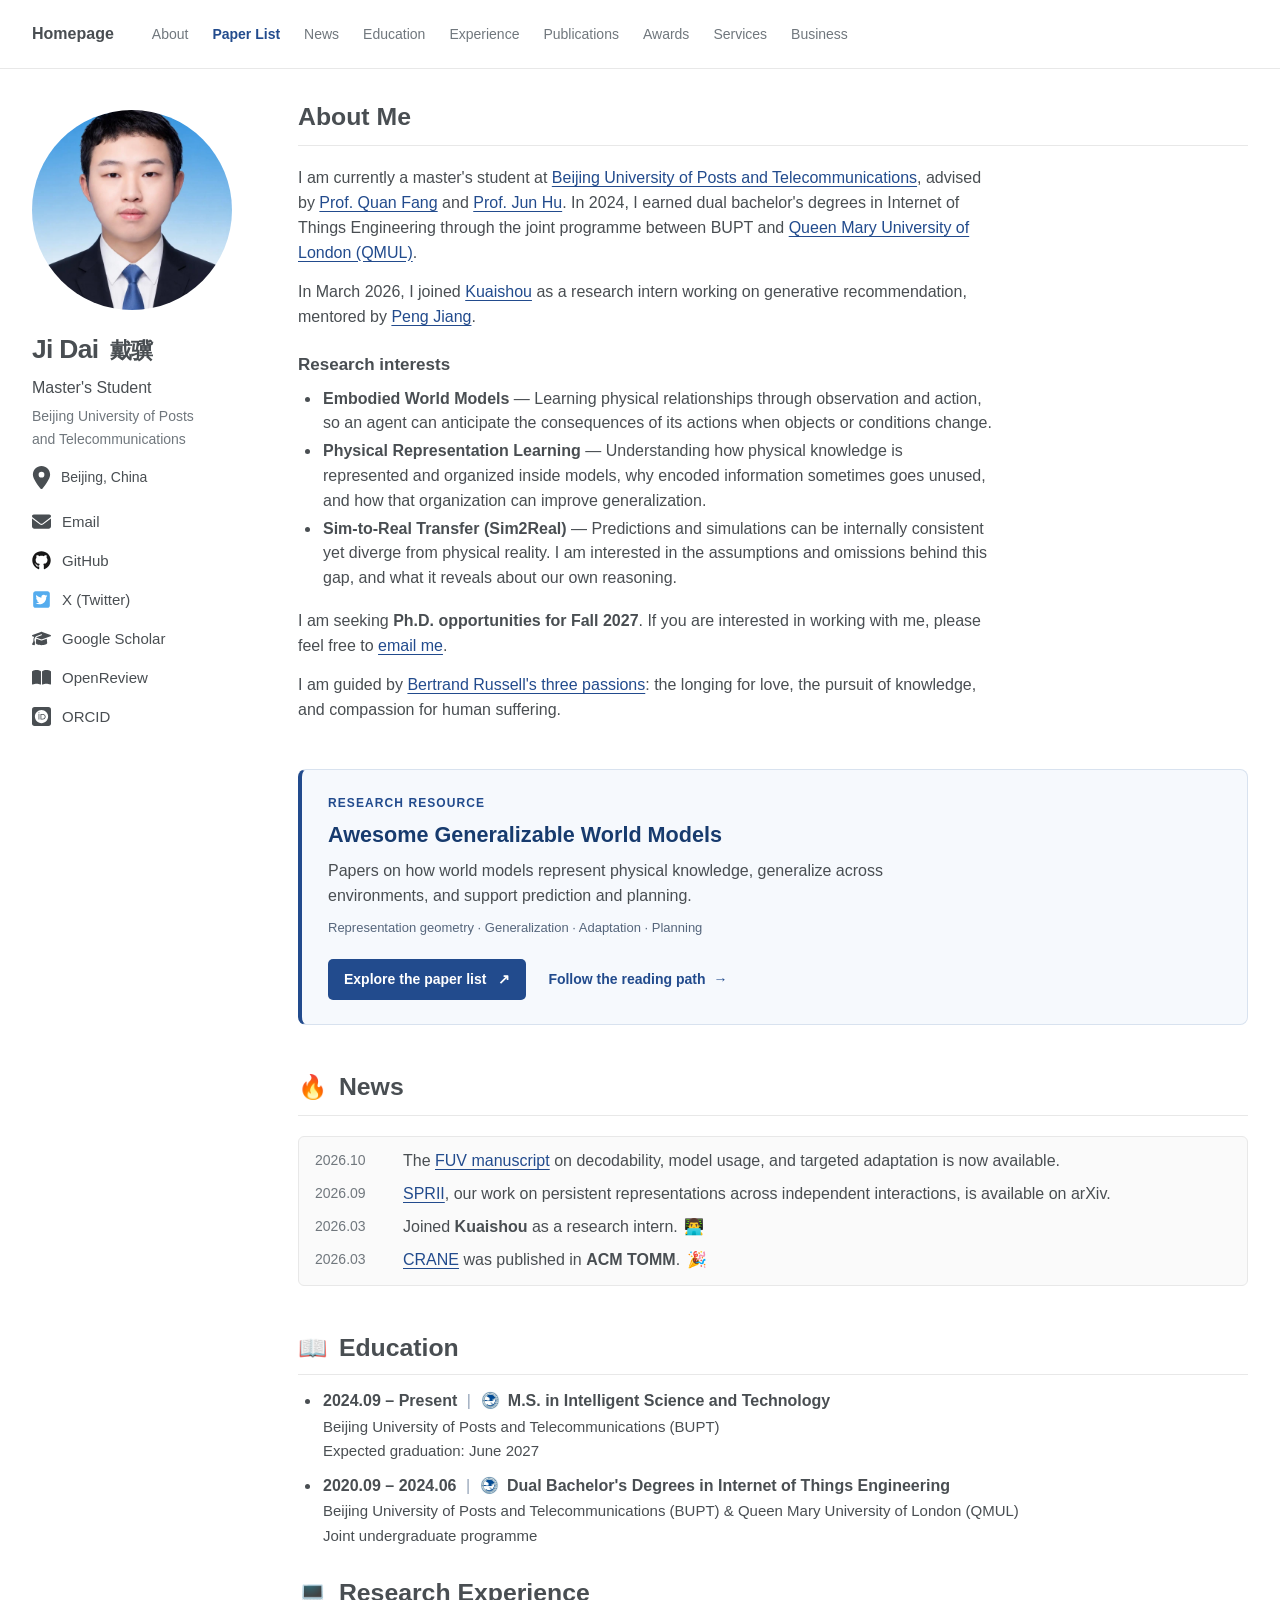
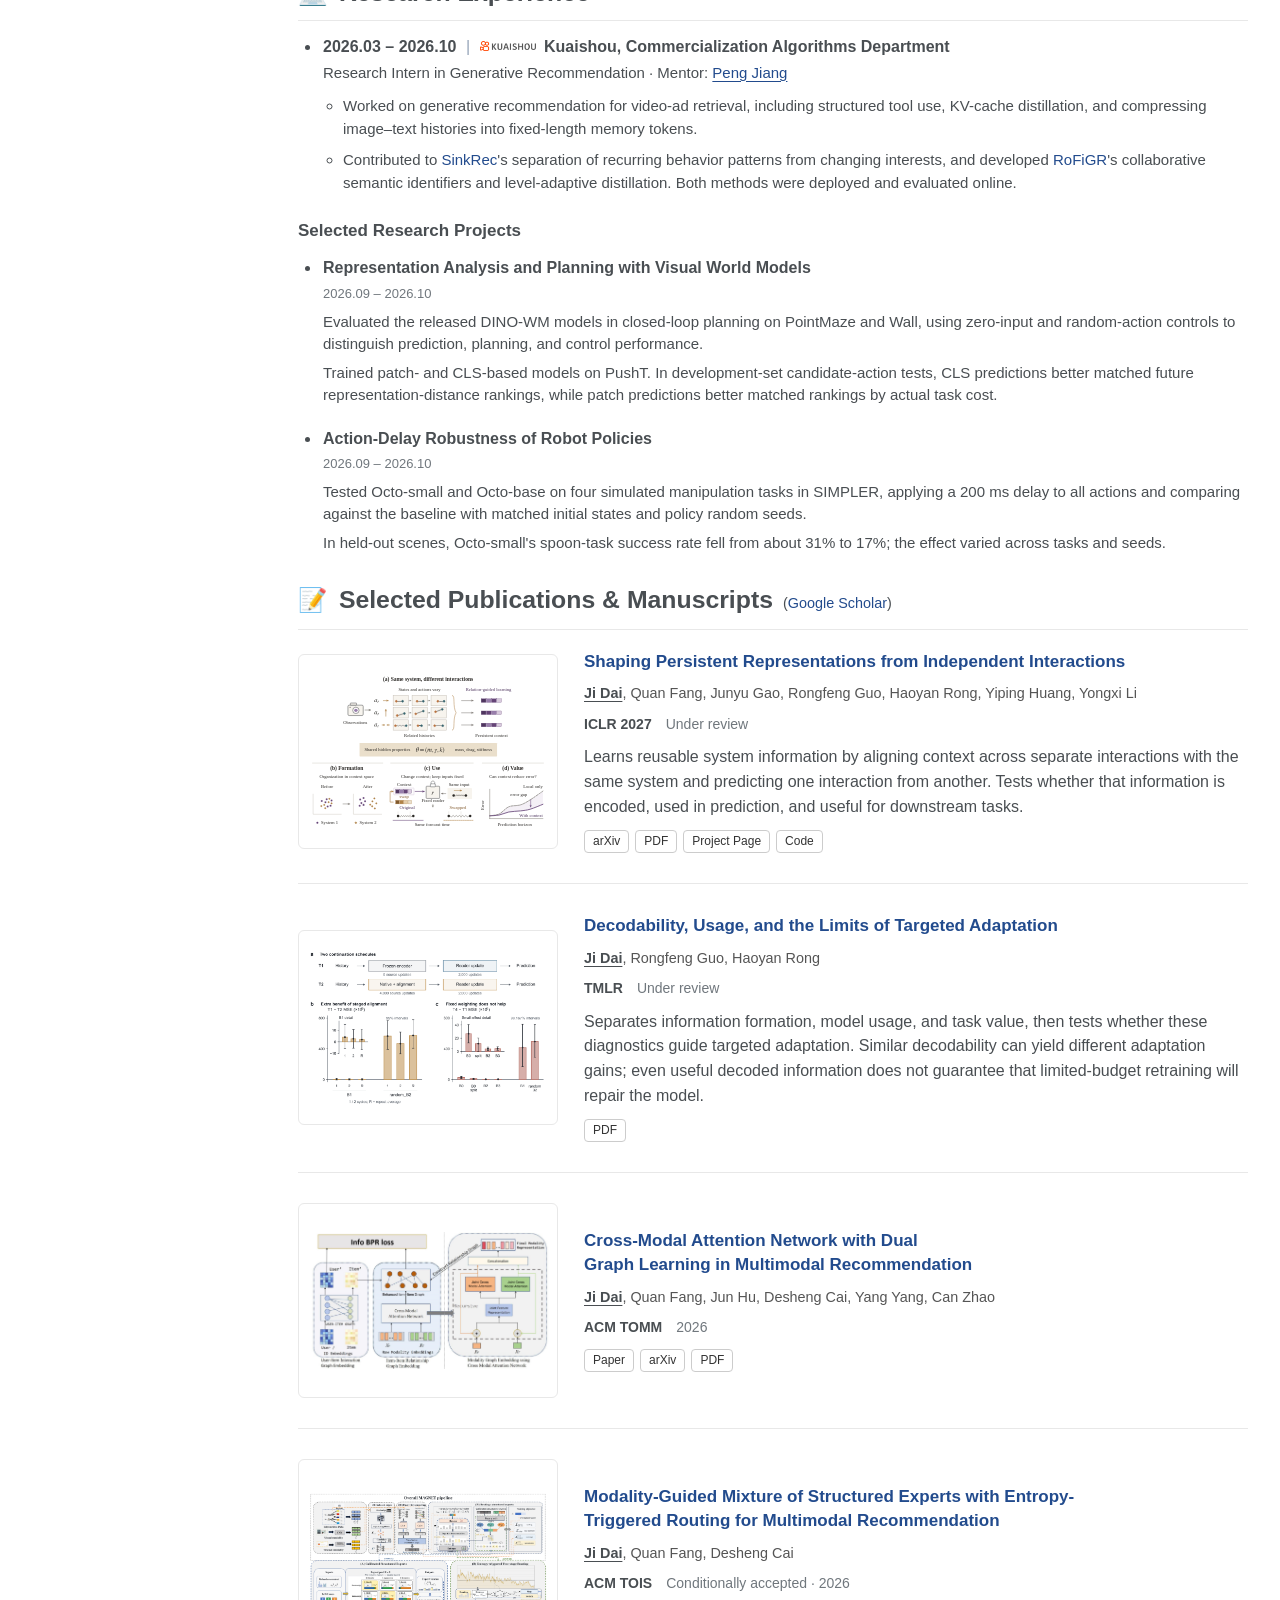
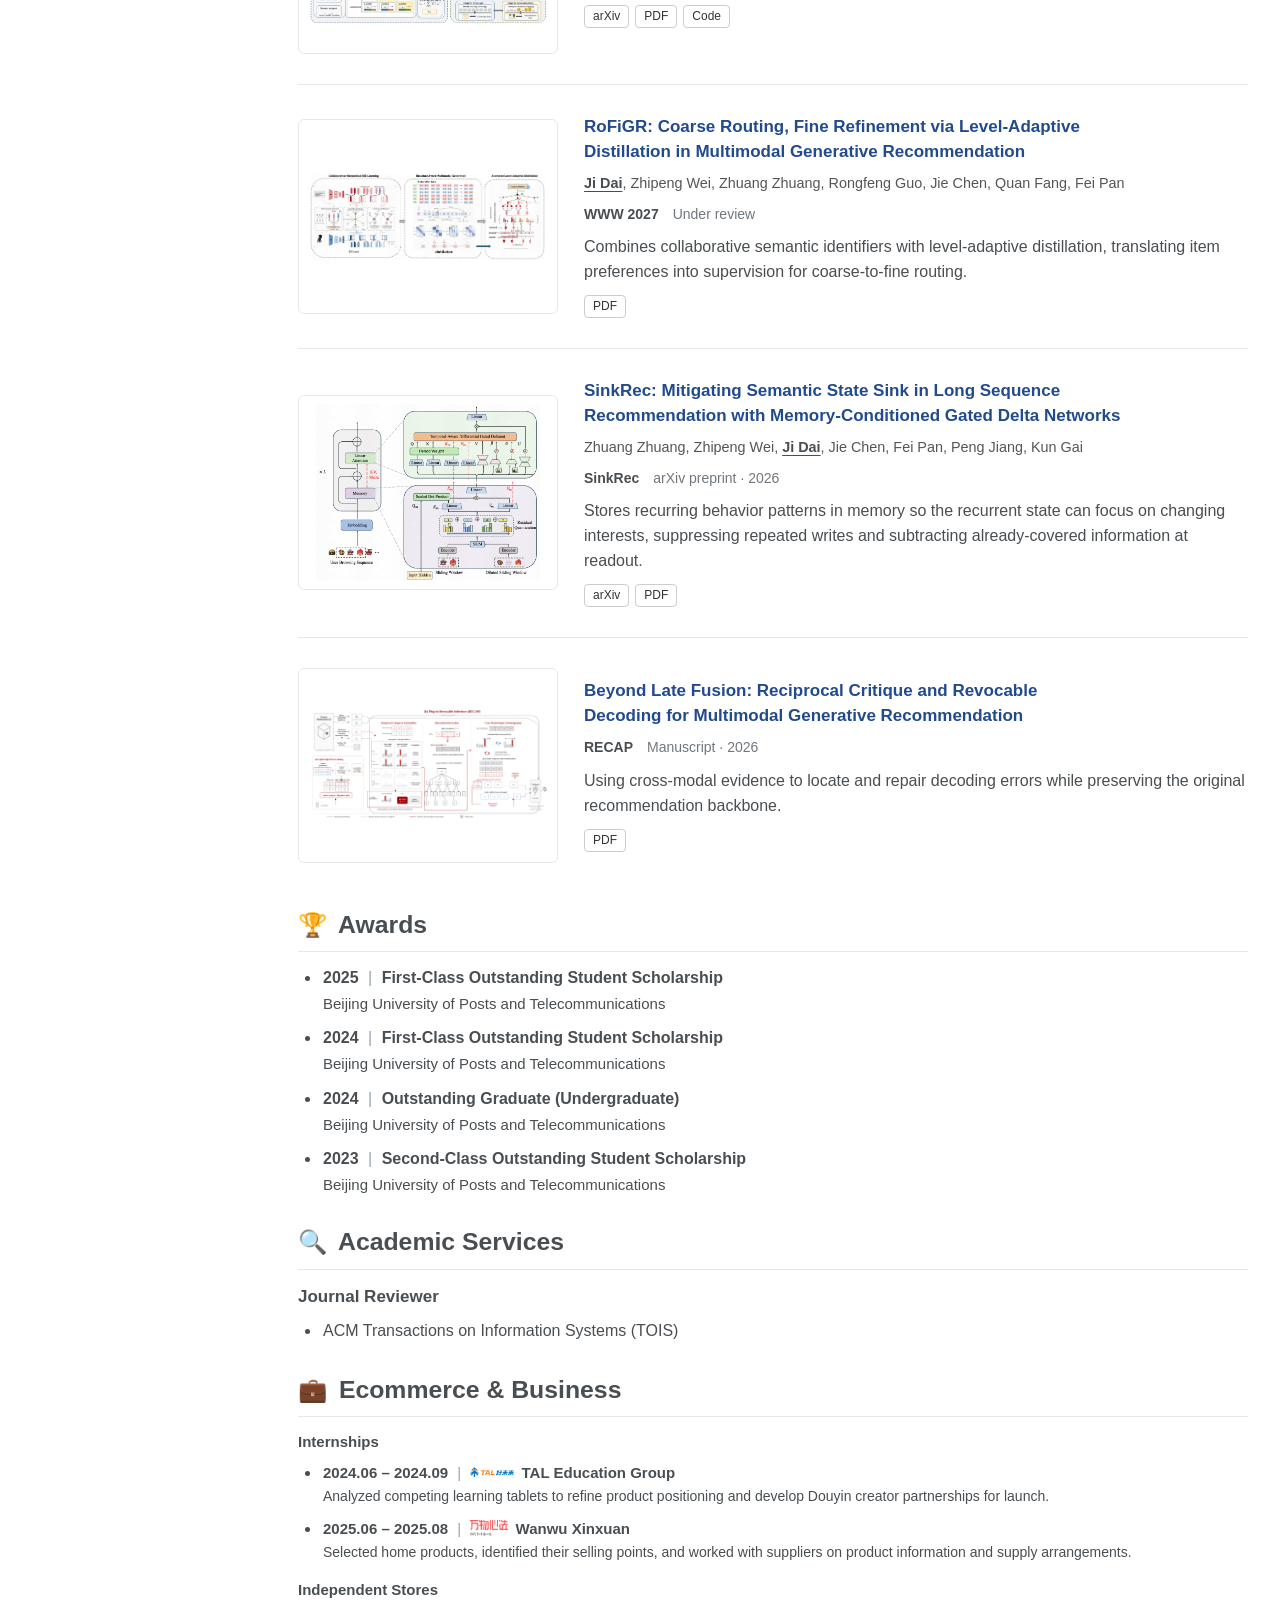
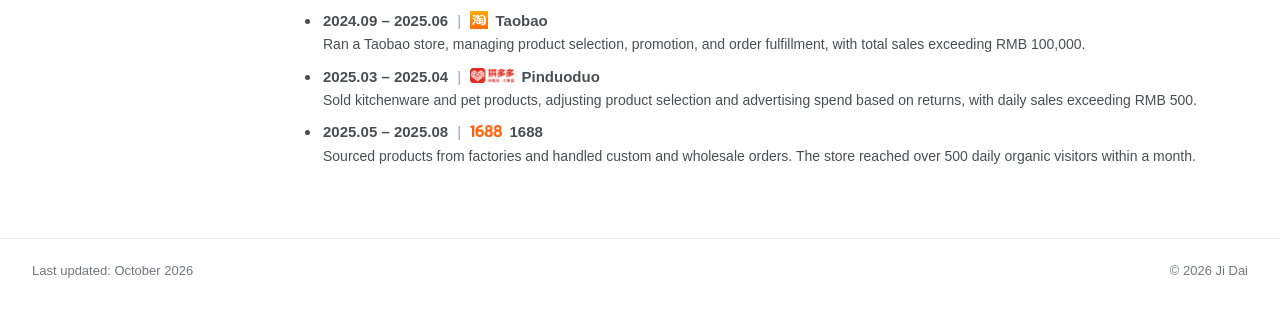
==== commit ea4c17f6: "Add a prominent world-model paper list to the homepage" ====
--- a/index.html
+++ b/index.html
@@ -1 +1,10 @@
-<!doctype html><html lang="en"><head><meta charset="utf-8"><meta name="viewport" content="width=device-width,initial-scale=1"><meta name="description" content="Ji Dai’s academic homepage: embodied world models, physical representation learning, sim-to-real transfer (Sim2Real), publications, and projects."><title>Ji Dai (戴骥) — Academic Homepage</title><link rel="icon" type="image/png" sizes="32x32" href="assets/dj-favicon-32.png"><link rel="shortcut icon" href="favicon.ico"><link rel="apple-touch-icon" href="assets/dj-apple-touch-icon.png"><link rel="stylesheet" href="styles.css"><link rel="stylesheet" href="venture.css"></head><body><link rel="preload" as="image" href="assets/jidaivita-portrait.png"/><link rel="preload" as="image" href="assets/bupt.webp"/><link rel="preload" as="image" href="assets/kuaishou-logo.png"/><link rel="preload" as="image" href="assets/tal-logo.png"/><link rel="preload" as="image" href="assets/wanwu-logo.png"/><link rel="preload" as="image" href="assets/taobao-logo.png"/><link rel="preload" as="image" href="assets/pinduoduo-logo.png"/><link rel="preload" as="image" href="assets/1688-logo.png"/><header class="topnav"><div class="nav-inner"><a class="site-title" href="#about">Homepage</a><nav aria-label="Primary navigation"><a href="#about">About</a><a href="#news">News</a><a href="#education">Education</a><a href="#research-experience">Experience</a><a href="#publications">Publications</a><a href="#awards">Awards</a><a href="#academic-services">Services</a><a href="#business">Business</a></nav></div></header><main class="page-shell"><div class="page-grid"><aside class="profile-sidebar"><div class="profile-sticky"><div class="portrait"><img src="assets/jidaivita-portrait.png" alt="Ji Dai"/></div><div class="identity"><h1>Ji Dai <span lang="zh">戴骥</span></h1><p class="title">Master&#x27;s Student</p><p class="institution">Beijing University of Posts<br/> and Telecommunications</p></div><p class="location"><svg class="profile-icon icon-location" viewBox="0 0 384 512" fill="currentColor" aria-hidden="true"><path d="M215.7 499.2C267 435 384 279.4 384 192C384 86 298 0 192 0S0 86 0 192c0 87.4 117 243 168.3 307.2c12.3 15.3 35.1 15.3 47.4 0zM192 128a64 64 0 1 1 0 128 64 64 0 1 1 0-128z"></path></svg><span>Beijing, China</span></p><ul class="profile-links" aria-label="Profile links"><li><a href="mailto:jidaivita@gmail.com"><svg class="profile-icon icon-email" viewBox="0 0 512 512" fill="currentColor" aria-hidden="true"><path d="M48 64C21.5 64 0 85.5 0 112c0 15.1 7.1 29.3 19.2 38.4L236.8 313.6c11.4 8.5 27 8.5 38.4 0L492.8 150.4c12.1-9.1 19.2-23.3 19.2-38.4c0-26.5-21.5-48-48-48L48 64zM0 176L0 384c0 35.3 28.7 64 64 64l384 0c35.3 0 64-28.7 64-64l0-208L294.4 339.2c-22.8 17.1-54 17.1-76.8 0L0 176z"></path></svg>Email</a></li><li><a href="https://github.com/jidaivita"><svg class="profile-icon icon-github" viewBox="0 0 496 512" fill="currentColor" aria-hidden="true"><path d="M165.9 397.4c0 2-2.3 3.6-5.2 3.6-3.3.3-5.6-1.3-5.6-3.6 0-2 2.3-3.6 5.2-3.6 3-.3 5.6 1.3 5.6 3.6zm-31.1-4.5c-.7 2 1.3 4.3 4.3 4.9 2.6 1 5.6 0 6.2-2s-1.3-4.3-4.3-5.2c-2.6-.7-5.5.3-6.2 2.3zm44.2-1.7c-2.9.7-4.9 2.6-4.6 4.9.3 2 2.9 3.3 5.9 2.6 2.9-.7 4.9-2.6 4.6-4.6-.3-1.9-3-3.2-5.9-2.9zM244.8 8C106.1 8 0 113.3 0 252c0 110.9 69.8 205.8 169.5 239.2 12.8 2.3 17.3-5.6 17.3-12.1 0-6.2-.3-40.4-.3-61.4 0 0-70 15-84.7-29.8 0 0-11.4-29.1-27.8-36.6 0 0-22.9-15.7 1.6-15.4 0 0 24.9 2 38.6 25.8 21.9 38.6 58.6 27.5 72.9 20.9 2.3-16 8.8-27.1 16-33.7-55.9-6.2-112.3-14.3-112.3-110.5 0-27.5 7.6-41.3 23.6-58.9-2.6-6.5-11.1-33.3 2.6-67.9 20.9-6.5 69 27 69 27 20-5.6 41.5-8.5 62.8-8.5s42.8 2.9 62.8 8.5c0 0 48.1-33.6 69-27 13.7 34.7 5.2 61.4 2.6 67.9 16 17.7 25.8 31.5 25.8 58.9 0 96.5-58.9 104.2-114.8 110.5 9.2 7.9 17 22.9 17 46.4 0 33.7-.3 75.4-.3 83.6 0 6.5 4.6 14.4 17.3 12.1C428.2 457.8 496 362.9 496 252 496 113.3 383.5 8 244.8 8zM97.2 352.9c-1.3 1-1 3.3.7 5.2 1.6 1.6 3.9 2.3 5.2 1 1.3-1 1-3.3-.7-5.2-1.6-1.6-3.9-2.3-5.2-1zm-10.8-8.1c-.7 1.3.3 2.9 2.3 3.9 1.6 1 3.6.7 4.3-.7.7-1.3-.3-2.9-2.3-3.9-2-.6-3.6-.3-4.3.7zm32.4 35.6c-1.6 1.3-1 4.3 1.3 6.2 2.3 2.3 5.2 2.6 6.5 1 1.3-1.3.7-4.3-1.3-6.2-2.2-2.3-5.2-2.6-6.5-1zm-11.4-14.7c-1.6 1-1.6 3.6 0 5.9 1.6 2.3 4.3 3.3 5.6 2.3 1.6-1.3 1.6-3.9 0-6.2-1.4-2.3-4-3.3-5.6-2z"></path></svg>GitHub</a></li><li><a href="https://x.com/JiDaiVita"><svg class="profile-icon icon-x" viewBox="0 0 448 512" fill="currentColor" aria-hidden="true"><path d="M64 32C28.7 32 0 60.7 0 96V416c0 35.3 28.7 64 64 64H384c35.3 0 64-28.7 64-64V96c0-35.3-28.7-64-64-64H64zM351.3 199.3v0c0 86.7-66 186.6-186.6 186.6c-37.2 0-71.7-10.8-100.7-29.4c5.3 .6 10.4 .8 15.8 .8c30.7 0 58.9-10.4 81.4-28c-28.8-.6-53-19.5-61.3-45.5c10.1 1.5 19.2 1.5 29.6-1.2c-30-6.1-52.5-32.5-52.5-64.4v-.8c8.7 4.9 18.9 7.9 29.6 8.3c-9-6-16.4-14.1-21.5-23.6s-7.8-20.2-7.7-31c0-12.2 3.2-23.4 8.9-33.1c32.3 39.8 80.8 65.8 135.2 68.6c-9.3-44.5 24-80.6 64-80.6c18.9 0 35.9 7.9 47.9 20.7c14.8-2.8 29-8.3 41.6-15.8c-4.9 15.2-15.2 28-28.8 36.1c13.2-1.4 26-5.1 37.8-10.2c-8.9 13.1-20.1 24.7-32.9 34c.2 2.8 .2 5.7 .2 8.5z"></path></svg>X (Twitter)</a></li><li><a href="https://scholar.google.com/citations?user=l_1l4E4AAAAJ&amp;hl=en"><svg class="profile-icon icon-scholar" viewBox="0 0 640 512" fill="currentColor" aria-hidden="true"><path d="M320 32c-8.1 0-16.1 1.4-23.7 4.1L15.8 137.4C6.3 140.9 0 149.9 0 160s6.3 19.1 15.8 22.6l57.9 20.9C57.3 229.3 48 259.8 48 291.9l0 28.1c0 28.4-10.8 57.7-22.3 80.8c-6.5 13-13.9 25.8-22.5 37.6C0 442.7-.9 448.3 .9 453.4s6 8.9 11.2 10.2l64 16c4.2 1.1 8.7 .3 12.4-2s6.3-6.1 7.1-10.4c8.6-42.8 4.3-81.2-2.1-108.7C90.3 344.3 86 329.8 80 316.5l0-24.6c0-30.2 10.2-58.7 27.9-81.5c12.9-15.5 29.6-28 49.2-35.7l157-61.7c8.2-3.2 17.5 .8 20.7 9s-.8 17.5-9 20.7l-157 61.7c-12.4 4.9-23.3 12.4-32.2 21.6l159.6 57.6c7.6 2.7 15.6 4.1 23.7 4.1s16.1-1.4 23.7-4.1L624.2 182.6c9.5-3.4 15.8-12.5 15.8-22.6s-6.3-19.1-15.8-22.6L343.7 36.1C336.1 33.4 328.1 32 320 32zM128 408c0 35.3 86 72 192 72s192-36.7 192-72L496.7 262.6 354.5 314c-11.1 4-22.8 6-34.5 6s-23.5-2-34.5-6L143.3 262.6 128 408z"></path></svg>Google Scholar</a></li><li><a href="https://openreview.net/profile?id=~Ji_Dai2"><svg class="profile-icon icon-review" viewBox="0 0 576 512" fill="currentColor" aria-hidden="true"><path d="M249.6 471.5c10.8 3.8 22.4-4.1 22.4-15.5l0-377.4c0-4.2-1.6-8.4-5-11C247.4 52 202.4 32 144 32C93.5 32 46.3 45.3 18.1 56.1C6.8 60.5 0 71.7 0 83.8L0 454.1c0 11.9 12.8 20.2 24.1 16.5C55.6 460.1 105.5 448 144 448c33.9 0 79 14 105.6 23.5zm76.8 0C353 462 398.1 448 432 448c38.5 0 88.4 12.1 119.9 22.6c11.3 3.8 24.1-4.6 24.1-16.5l0-370.3c0-12.1-6.8-23.3-18.1-27.6C529.7 45.3 482.5 32 432 32c-58.4 0-103.4 20-123 35.6c-3.3 2.6-5 6.8-5 11L304 456c0 11.4 11.7 19.3 22.4 15.5z"></path></svg>OpenReview</a></li><li><a href="https://orcid.org/0009-0006-6849-2138"><svg class="profile-icon icon-orcid" viewBox="0 0 512 512" fill="currentColor" aria-hidden="true"><rect width="512" height="512" rx="72"></rect><path d="M294.75 188.19h-45.92V342h47.47c67.62 0 83.12-51.34 83.12-76.91 0-41.64-26.54-76.9-84.67-76.9zM256 8C119 8 8 119 8 256s111 248 248 248 248-111 248-248S393 8 256 8zm-80.79 360.76h-29.84v-207.5h29.84zm-14.92-231.14a19.57 19.57 0 1 1 19.57-19.57 19.64 19.64 0 0 1-19.57 19.57zM300 369h-81V161.26h80.6c76.73 0 110.44 54.83 110.44 103.85C410 318.39 368.38 369 300 369z" fill="white" transform="translate(72 72) scale(.72)"></path></svg>ORCID</a></li></ul></div></aside><div class="main-column"><section class="section" id="about"><h2>About Me</h2><div class="prose"><p>I am currently a master&#x27;s student at <a href="https://www.bupt.edu.cn/">Beijing University of Posts and Telecommunications</a>, advised by <a href="https://quanfang.github.io/">Prof. Quan Fang</a> and <a href="https://cs-jhu.github.io/">Prof. Jun Hu</a>. In 2024, I earned dual bachelor&#x27;s degrees in Internet of Things Engineering through the joint programme between BUPT and <a href="https://www.qmul.ac.uk/">Queen Mary University of London (QMUL)</a>.</p><p>In March 2026, I joined <a href="https://www.kuaishou.com/en">Kuaishou</a> as a research intern working on generative recommendation, mentored by <a href="https://scholar.google.com/citations?user=9o5swhQAAAAJ&amp;hl=en">Peng Jiang</a>.</p><h3 class="research-heading">Research interests</h3><ul class="research-interests"><li><strong>Embodied World Models</strong> — Learning physical relationships through observation and action, so an agent can anticipate the consequences of its actions when objects or conditions change.</li><li><strong>Physical Representation Learning</strong> — Understanding how physical knowledge is represented and organized inside models, why encoded information sometimes goes unused, and how that organization can improve generalization.</li><li><strong>Sim-to-Real Transfer (Sim2Real)</strong> — Predictions and simulations can be internally consistent yet diverge from physical reality. I am interested in the assumptions and omissions behind this gap, and what it reveals about our own reasoning.</li></ul><p>I am seeking <strong>Ph.D. opportunities for Fall 2027</strong>. If you are interested in working with me, please feel free to <a href="mailto:jidaivita@gmail.com">email me</a>.</p><p>I am guided by <a href="https://www.humanities.mcmaster.ca/~bertrand/misc.html">Bertrand Russell&#x27;s three passions</a>: the longing for love, the pursuit of knowledge, and compassion for human suffering.</p></div></section><section class="section" id="news"><h2 id="news-title"><span class="section-icon" aria-hidden="true">🔥</span> News</h2><div class="news-scroll" role="region" aria-labelledby="news-title" tabindex="0"><ul class="news-list"><li><time dateTime="2026-10">2026.10</time><span>The <a href="papers/FUV.pdf">FUV manuscript</a> on decodability, model usage, and targeted adaptation is now available.</span></li><li><time dateTime="2026-09">2026.09</time><span><a href="https://arxiv.org/abs/2609.34604">SPRII</a>, our work on persistent representations across independent interactions, is available on arXiv.</span></li><li><time dateTime="2026-03">2026.03</time><span>Joined <strong>Kuaishou</strong> as a research intern. <span class="news-icon" aria-hidden="true">👨‍💻</span></span></li><li><time dateTime="2026-03">2026.03</time><span><a href="https://doi.org/10.1145/3788289">CRANE</a> was published in <strong>ACM TOMM</strong>. <span class="news-icon" aria-hidden="true">🎉</span></span></li></ul></div></section><section class="section compact-section" id="education"><h2><span class="section-icon" aria-hidden="true">📖</span> Education</h2><ul class="history-list"><li><h3><time>2024.09 – Present</time><span class="entry-separator"> | </span><img class="inline-logo school-logo" src="assets/bupt.webp" alt="BUPT" width="20" height="20"/> M.S. in Intelligent Science and Technology</h3><p>Beijing University of Posts and Telecommunications (BUPT)</p><p>Expected graduation: June 2027</p></li><li><h3><time>2020.09 – 2024.06</time><span class="entry-separator"> | </span><img class="inline-logo school-logo" src="assets/bupt.webp" alt="BUPT" width="20" height="20"/> Dual Bachelor&#x27;s Degrees in Internet of Things Engineering</h3><p>Beijing University of Posts and Telecommunications (BUPT) &amp; Queen Mary University of London (QMUL)</p><p>Joint undergraduate programme</p></li></ul></section><section class="section compact-section" id="research-experience"><h2><span class="section-icon" aria-hidden="true">💻</span> Research Experience</h2><ul class="history-list"><li><h3><time>2026.03 – 2026.10</time><span class="entry-separator"> | </span><span class="inline-brand"><img class="inline-logo" src="assets/kuaishou-logo.png" alt="" width="56" height="20"/> Kuaishou</span><span class="department">Commercialization Algorithms Department</span></h3><p>Research Intern in Generative Recommendation · Mentor: <a href="https://scholar.google.com/citations?user=9o5swhQAAAAJ&amp;hl=en">Peng Jiang</a></p><ul class="research-details"><li>Worked on generative recommendation for video-ad retrieval, including structured tool use, KV-cache distillation, and compressing image–text histories into fixed-length memory tokens.</li><li>Contributed to <a href="#sinkrec">SinkRec</a>&#x27;s separation of recurring behavior patterns from changing interests, and developed <a href="#rofigr">RoFiGR</a>&#x27;s collaborative semantic identifiers and level-adaptive distillation. Both methods were deployed and evaluated online.</li></ul></li></ul><h3 class="research-projects-heading">Selected Research Projects</h3><ul class="history-list research-projects"><li><h4>Representation Analysis and Planning with Visual World Models</h4><p class="project-date"><time>2026.09 – 2026.10</time></p><p>Evaluated the released DINO-WM models in closed-loop planning on PointMaze and Wall, using zero-input and random-action controls to distinguish prediction, planning, and control performance.</p><p>Trained patch- and CLS-based models on PushT. In development-set candidate-action tests, CLS predictions better matched future representation-distance rankings, while patch predictions better matched rankings by actual task cost.</p></li><li><h4>Action-Delay Robustness of Robot Policies</h4><p class="project-date"><time>2026.09 – 2026.10</time></p><p>Tested Octo-small and Octo-base on four simulated manipulation tasks in SIMPLER, applying a 200 ms delay to all actions and comparing against the baseline with matched initial states and policy random seeds.</p><p>In held-out scenes, Octo-small&#x27;s spoon-task success rate fell from about 31% to 17%; the effect varied across tasks and seeds.</p></li></ul></section><section class="section" id="publications"><div class="section-title-row"><h2><span class="section-icon" aria-hidden="true">📝</span> Selected Publications &amp; Manuscripts</h2><a class="full-list-link" href="https://scholar.google.com/citations?user=l_1l4E4AAAAJ&amp;hl=en">Google Scholar</a></div><ul class="paper-list"><li class="paper-entry" id="sprii"><a class="paper-figure" href="sprii/" aria-label="Visit the SPRII project page"><img src="sprii/assets/overview.svg" alt="SPRII: related interactions and separate tests of formation, use, and value" loading="lazy"/></a><div class="paper-details"><h3 class="paper-title"><a href="sprii/SPRII.pdf?v=645682b8fb85">Shaping Persistent Representations from Independent Interactions</a></h3><p class="authors"><strong>Ji Dai</strong>, Quan Fang, Junyu Gao, Rongfeng Guo, Haoyan Rong, Yiping Huang, Yongxi Li</p><p class="venue"><strong>ICLR 2027</strong><span>Under review</span></p><p class="paper-summary">Learns reusable system information by aligning context across separate interactions with the same system and predicting one interaction from another. Tests whether that information is encoded, used in prediction, and useful for downstream tasks.</p><div class="publication-links"><a href="https://arxiv.org/abs/2609.34604">arXiv</a><a href="sprii/SPRII.pdf?v=645682b8fb85">PDF</a><a href="sprii/">Project Page</a><a href="https://github.com/jidaivita/SPRII">Code</a></div></div></li><li class="paper-entry" id="fuv"><a class="paper-figure" href="assets/fuv-results.png?v=8d2c935991be" target="_blank" rel="noopener noreferrer" aria-label="View FUV intervention results at full size"><img src="assets/fuv-results.png?v=8d2c935991be" alt="FUV physical-prediction intervention results" loading="lazy"/></a><div class="paper-details"><h3 class="paper-title"><a href="papers/FUV.pdf">Decodability, Usage, and the Limits of Targeted Adaptation</a></h3><p class="authors"><strong>Ji Dai</strong>, Rongfeng Guo, Haoyan Rong</p><p class="venue"><strong>TMLR</strong><span>Under review</span></p><p class="paper-summary">Separates information formation, model usage, and task value, then tests whether these diagnostics guide targeted adaptation. Similar decodability can yield different adaptation gains; even useful decoded information does not guarantee that limited-budget retraining will repair the model.</p><div class="publication-links"><a href="papers/FUV.pdf">PDF</a></div></div></li><li class="paper-entry" id="crane"><a class="paper-figure" href="assets/crane-framework.png" target="_blank" rel="noopener noreferrer" aria-label="View CRANE architecture at full size"><img src="assets/crane-framework.png" alt="CRANE architecture" loading="lazy"/></a><div class="paper-details"><h3 class="paper-title"><a href="https://doi.org/10.1145/3788289">Cross-Modal Attention Network with Dual Graph Learning in Multimodal Recommendation</a></h3><p class="authors"><strong>Ji Dai</strong>, Quan Fang, Jun Hu, Desheng Cai, Yang Yang, Can Zhao</p><p class="venue"><strong>ACM TOMM</strong><span>2026</span></p><div class="publication-links"><a href="https://doi.org/10.1145/3788289">Paper</a><a href="https://arxiv.org/abs/2601.11151">arXiv</a><a href="https://arxiv.org/pdf/2601.11151">PDF</a></div></div></li><li class="paper-entry" id="magnet"><a class="paper-figure" href="assets/magnet-framework.png" target="_blank" rel="noopener noreferrer" aria-label="View MAGNET framework at full size"><img src="assets/magnet-framework.png" alt="MAGNET framework" loading="lazy"/></a><div class="paper-details"><h3 class="paper-title"><a href="https://arxiv.org/abs/2602.20723">Modality-Guided Mixture of Structured Experts with Entropy-Triggered Routing for Multimodal Recommendation</a></h3><p class="authors"><strong>Ji Dai</strong>, Quan Fang, Desheng Cai</p><p class="venue"><strong>ACM TOIS</strong><span>Conditionally accepted · 2026</span></p><div class="publication-links"><a href="https://arxiv.org/abs/2602.20723">arXiv</a><a href="papers/MAGNET.pdf">PDF</a><a href="https://github.com/jidaivita/MAGNET">Code</a></div></div></li><li class="paper-entry" id="rofigr"><a class="paper-figure" href="assets/rofigr-framework.png" target="_blank" rel="noopener noreferrer" aria-label="View RoFiGR framework at full size"><img src="assets/rofigr-framework.png" alt="RoFiGR: collaborative SID learning, structure-aware generation, and level-adaptive distillation" loading="lazy"/></a><div class="paper-details"><h3 class="paper-title"><a href="papers/RoFiGR.pdf">RoFiGR: Coarse Routing, Fine Refinement via Level-Adaptive Distillation in Multimodal Generative Recommendation</a></h3><p class="authors"><strong>Ji Dai</strong>, Zhipeng Wei, Zhuang Zhuang, Rongfeng Guo, Jie Chen, Quan Fang, Fei Pan</p><p class="venue"><strong>WWW 2027</strong><span>Under review</span></p><p class="paper-summary">Combines collaborative semantic identifiers with level-adaptive distillation, translating item preferences into supervision for coarse-to-fine routing.</p><div class="publication-links"><a href="papers/RoFiGR.pdf">PDF</a></div></div></li><li class="paper-entry" id="sinkrec"><a class="paper-figure" href="assets/sinkrec-framework.png" target="_blank" rel="noopener noreferrer" aria-label="View SinkRec architecture at full size"><img src="assets/sinkrec-framework.png" alt="SinkRec: memory-conditioned gated delta networks for long-sequence recommendation" loading="lazy"/></a><div class="paper-details"><h3 class="paper-title"><a href="https://arxiv.org/abs/2606.09888">SinkRec: Mitigating Semantic State Sink in Long Sequence Recommendation with Memory-Conditioned Gated Delta Networks</a></h3><p class="authors">Zhuang Zhuang, Zhipeng Wei, <strong>Ji Dai</strong>, Jie Chen, Fei Pan, Peng Jiang, Kun Gai</p><p class="venue"><strong>SinkRec</strong><span>arXiv preprint · 2026</span></p><p class="paper-summary">Stores recurring behavior patterns in memory so the recurrent state can focus on changing interests, suppressing repeated writes and subtracting already-covered information at readout.</p><div class="publication-links"><a href="https://arxiv.org/abs/2606.09888">arXiv</a><a href="https://arxiv.org/pdf/2606.09888">PDF</a></div></div></li><li class="paper-entry" id="recap"><a class="paper-figure" href="assets/recap-framework.png" target="_blank" rel="noopener noreferrer" aria-label="View RECAP framework at full size"><img src="assets/recap-framework.png" alt="RECAP: reciprocal critique, hierarchical revocation, and cross-modal repair for frozen generative recommenders" loading="lazy"/></a><div class="paper-details"><h3 class="paper-title"><a href="papers/RECAP.pdf">Beyond Late Fusion: Reciprocal Critique and Revocable Decoding for Multimodal Generative Recommendation</a></h3><p class="venue"><strong>RECAP</strong><span>Manuscript · 2026</span></p><p class="paper-summary">Using cross-modal evidence to locate and repair decoding errors while preserving the original recommendation backbone.</p><div class="publication-links"><a href="papers/RECAP.pdf">PDF</a></div></div></li></ul></section><section class="section compact-section" id="awards"><h2><span class="section-icon" aria-hidden="true">🏆</span> Awards</h2><ul class="history-list"><li><h3><time dateTime="2025">2025</time><span class="entry-separator"> | </span>First-Class Outstanding Student Scholarship</h3><p>Beijing University of Posts and Telecommunications</p></li><li><h3><time dateTime="2024">2024</time><span class="entry-separator"> | </span>First-Class Outstanding Student Scholarship</h3><p>Beijing University of Posts and Telecommunications</p></li><li><h3><time dateTime="2024">2024</time><span class="entry-separator"> | </span>Outstanding Graduate (Undergraduate)</h3><p>Beijing University of Posts and Telecommunications</p></li><li><h3><time dateTime="2023">2023</time><span class="entry-separator"> | </span>Second-Class Outstanding Student Scholarship</h3><p>Beijing University of Posts and Telecommunications</p></li></ul></section><section class="section compact-section" id="academic-services"><h2><span class="section-icon" aria-hidden="true">🔍</span> Academic Services</h2><h3 class="service-heading">Journal Reviewer</h3><ul class="history-list"><li>ACM Transactions on Information Systems (TOIS)</li></ul></section><section class="section compact-section" id="business"><h2><span class="section-icon" aria-hidden="true">💼</span> Ecommerce &amp; Business</h2><div class="business-group"><h3 class="business-group-title">Internships</h3><ul class="history-list business-entries"><li><h4><time>2024.06 – 2024.09</time><span class="entry-separator"> | </span><span class="inline-brand"><img class="inline-logo logo-tal" src="assets/tal-logo.png" alt="" width="48" height="20"/> TAL Education Group</span></h4><p>Analyzed competing learning tablets to refine product positioning and develop Douyin creator partnerships for launch.</p></li><li><h4><time>2025.06 – 2025.08</time><span class="entry-separator"> | </span><span class="inline-brand"><img class="inline-logo logo-wanwu" src="assets/wanwu-logo.png" alt="" width="48" height="20"/> Wanwu Xinxuan</span></h4><p>Selected home products, identified their selling points, and worked with suppliers on product information and supply arrangements.</p></li></ul></div><div class="business-group"><h3 class="business-group-title">Independent Stores</h3><ul class="history-list business-entries"><li><h4><time>2024.09 – 2025.06</time><span class="entry-separator"> | </span><span class="inline-brand"><img class="inline-logo logo-taobao" src="assets/taobao-logo.png" alt="" width="48" height="20"/> Taobao</span></h4><p>Ran a Taobao store, managing product selection, promotion, and order fulfillment, with total sales exceeding RMB 100,000.</p></li><li><h4><time>2025.03 – 2025.04</time><span class="entry-separator"> | </span><span class="inline-brand"><img class="inline-logo logo-pinduoduo" src="assets/pinduoduo-logo.png" alt="" width="48" height="20"/> Pinduoduo</span></h4><p>Sold kitchenware and pet products, adjusting product selection and advertising spend based on returns, with daily sales exceeding RMB 500.</p></li><li><h4><time>2025.05 – 2025.08</time><span class="entry-separator"> | </span><span class="inline-brand"><img class="inline-logo logo-1688" src="assets/1688-logo.png" alt="" width="48" height="20"/> 1688</span></h4><p>Sourced products from factories and handled custom and wholesale orders. The store reached over 500 daily organic visitors within a month.</p></li></ul></div></section></div></div></main><footer><span>Last updated: October 2026</span><span>© 2026 Ji Dai</span></footer></body></html>
+<!doctype html><html lang="en"><head><meta charset="utf-8"><meta name="viewport" content="width=device-width,initial-scale=1"><meta name="description" content="Ji Dai’s academic homepage: embodied world models, physical representation learning, sim-to-real transfer (Sim2Real), publications, and projects."><title>Ji Dai (戴骥) — Academic Homepage</title><link rel="icon" type="image/png" sizes="32x32" href="assets/dj-favicon-32.png"><link rel="shortcut icon" href="favicon.ico"><link rel="apple-touch-icon" href="assets/dj-apple-touch-icon.png"><link rel="stylesheet" href="styles.css"><link rel="stylesheet" href="venture.css"></head><body><link rel="preload" as="image" href="assets/jidaivita-portrait.png"/><link rel="preload" as="image" href="assets/bupt.webp"/><link rel="preload" as="image" href="assets/kuaishou-logo.png"/><link rel="preload" as="image" href="assets/tal-logo.png"/><link rel="preload" as="image" href="assets/wanwu-logo.png"/><link rel="preload" as="image" href="assets/taobao-logo.png"/><link rel="preload" as="image" href="assets/pinduoduo-logo.png"/><link rel="preload" as="image" href="assets/1688-logo.png"/><header class="topnav"><div class="nav-inner"><a class="site-title" href="#about">Homepage</a><nav aria-label="Primary navigation"><a href="#about">About</a><a class="nav-paper-list" href="https://github.com/jidaivita/awesome-generalizable-world-models">Paper List</a><a href="#news">News</a><a href="#education">Education</a><a href="#research-experience">Experience</a><a href="#publications">Publications</a><a href="#awards">Awards</a><a href="#academic-services">Services</a><a href="#business">Business</a></nav></div></header><main class="page-shell"><div class="page-grid"><aside class="profile-sidebar"><div class="profile-sticky"><div class="portrait"><img src="assets/jidaivita-portrait.png" alt="Ji Dai"/></div><div class="identity"><h1>Ji Dai <span lang="zh">戴骥</span></h1><p class="title">Master&#x27;s Student</p><p class="institution">Beijing University of Posts<br/> and Telecommunications</p></div><p class="location"><svg class="profile-icon icon-location" viewBox="0 0 384 512" fill="currentColor" aria-hidden="true"><path d="M215.7 499.2C267 435 384 279.4 384 192C384 86 298 0 192 0S0 86 0 192c0 87.4 117 243 168.3 307.2c12.3 15.3 35.1 15.3 47.4 0zM192 128a64 64 0 1 1 0 128 64 64 0 1 1 0-128z"></path></svg><span>Beijing, China</span></p><ul class="profile-links" aria-label="Profile links"><li><a href="mailto:jidaivita@gmail.com"><svg class="profile-icon icon-email" viewBox="0 0 512 512" fill="currentColor" aria-hidden="true"><path d="M48 64C21.5 64 0 85.5 0 112c0 15.1 7.1 29.3 19.2 38.4L236.8 313.6c11.4 8.5 27 8.5 38.4 0L492.8 150.4c12.1-9.1 19.2-23.3 19.2-38.4c0-26.5-21.5-48-48-48L48 64zM0 176L0 384c0 35.3 28.7 64 64 64l384 0c35.3 0 64-28.7 64-64l0-208L294.4 339.2c-22.8 17.1-54 17.1-76.8 0L0 176z"></path></svg>Email</a></li><li><a href="https://github.com/jidaivita"><svg class="profile-icon icon-github" viewBox="0 0 496 512" fill="currentColor" aria-hidden="true"><path d="M165.9 397.4c0 2-2.3 3.6-5.2 3.6-3.3.3-5.6-1.3-5.6-3.6 0-2 2.3-3.6 5.2-3.6 3-.3 5.6 1.3 5.6 3.6zm-31.1-4.5c-.7 2 1.3 4.3 4.3 4.9 2.6 1 5.6 0 6.2-2s-1.3-4.3-4.3-5.2c-2.6-.7-5.5.3-6.2 2.3zm44.2-1.7c-2.9.7-4.9 2.6-4.6 4.9.3 2 2.9 3.3 5.9 2.6 2.9-.7 4.9-2.6 4.6-4.6-.3-1.9-3-3.2-5.9-2.9zM244.8 8C106.1 8 0 113.3 0 252c0 110.9 69.8 205.8 169.5 239.2 12.8 2.3 17.3-5.6 17.3-12.1 0-6.2-.3-40.4-.3-61.4 0 0-70 15-84.7-29.8 0 0-11.4-29.1-27.8-36.6 0 0-22.9-15.7 1.6-15.4 0 0 24.9 2 38.6 25.8 21.9 38.6 58.6 27.5 72.9 20.9 2.3-16 8.8-27.1 16-33.7-55.9-6.2-112.3-14.3-112.3-110.5 0-27.5 7.6-41.3 23.6-58.9-2.6-6.5-11.1-33.3 2.6-67.9 20.9-6.5 69 27 69 27 20-5.6 41.5-8.5 62.8-8.5s42.8 2.9 62.8 8.5c0 0 48.1-33.6 69-27 13.7 34.7 5.2 61.4 2.6 67.9 16 17.7 25.8 31.5 25.8 58.9 0 96.5-58.9 104.2-114.8 110.5 9.2 7.9 17 22.9 17 46.4 0 33.7-.3 75.4-.3 83.6 0 6.5 4.6 14.4 17.3 12.1C428.2 457.8 496 362.9 496 252 496 113.3 383.5 8 244.8 8zM97.2 352.9c-1.3 1-1 3.3.7 5.2 1.6 1.6 3.9 2.3 5.2 1 1.3-1 1-3.3-.7-5.2-1.6-1.6-3.9-2.3-5.2-1zm-10.8-8.1c-.7 1.3.3 2.9 2.3 3.9 1.6 1 3.6.7 4.3-.7.7-1.3-.3-2.9-2.3-3.9-2-.6-3.6-.3-4.3.7zm32.4 35.6c-1.6 1.3-1 4.3 1.3 6.2 2.3 2.3 5.2 2.6 6.5 1 1.3-1.3.7-4.3-1.3-6.2-2.2-2.3-5.2-2.6-6.5-1zm-11.4-14.7c-1.6 1-1.6 3.6 0 5.9 1.6 2.3 4.3 3.3 5.6 2.3 1.6-1.3 1.6-3.9 0-6.2-1.4-2.3-4-3.3-5.6-2z"></path></svg>GitHub</a></li><li><a href="https://x.com/JiDaiVita"><svg class="profile-icon icon-x" viewBox="0 0 448 512" fill="currentColor" aria-hidden="true"><path d="M64 32C28.7 32 0 60.7 0 96V416c0 35.3 28.7 64 64 64H384c35.3 0 64-28.7 64-64V96c0-35.3-28.7-64-64-64H64zM351.3 199.3v0c0 86.7-66 186.6-186.6 186.6c-37.2 0-71.7-10.8-100.7-29.4c5.3 .6 10.4 .8 15.8 .8c30.7 0 58.9-10.4 81.4-28c-28.8-.6-53-19.5-61.3-45.5c10.1 1.5 19.2 1.5 29.6-1.2c-30-6.1-52.5-32.5-52.5-64.4v-.8c8.7 4.9 18.9 7.9 29.6 8.3c-9-6-16.4-14.1-21.5-23.6s-7.8-20.2-7.7-31c0-12.2 3.2-23.4 8.9-33.1c32.3 39.8 80.8 65.8 135.2 68.6c-9.3-44.5 24-80.6 64-80.6c18.9 0 35.9 7.9 47.9 20.7c14.8-2.8 29-8.3 41.6-15.8c-4.9 15.2-15.2 28-28.8 36.1c13.2-1.4 26-5.1 37.8-10.2c-8.9 13.1-20.1 24.7-32.9 34c.2 2.8 .2 5.7 .2 8.5z"></path></svg>X (Twitter)</a></li><li><a href="https://scholar.google.com/citations?user=l_1l4E4AAAAJ&amp;hl=en"><svg class="profile-icon icon-scholar" viewBox="0 0 640 512" fill="currentColor" aria-hidden="true"><path d="M320 32c-8.1 0-16.1 1.4-23.7 4.1L15.8 137.4C6.3 140.9 0 149.9 0 160s6.3 19.1 15.8 22.6l57.9 20.9C57.3 229.3 48 259.8 48 291.9l0 28.1c0 28.4-10.8 57.7-22.3 80.8c-6.5 13-13.9 25.8-22.5 37.6C0 442.7-.9 448.3 .9 453.4s6 8.9 11.2 10.2l64 16c4.2 1.1 8.7 .3 12.4-2s6.3-6.1 7.1-10.4c8.6-42.8 4.3-81.2-2.1-108.7C90.3 344.3 86 329.8 80 316.5l0-24.6c0-30.2 10.2-58.7 27.9-81.5c12.9-15.5 29.6-28 49.2-35.7l157-61.7c8.2-3.2 17.5 .8 20.7 9s-.8 17.5-9 20.7l-157 61.7c-12.4 4.9-23.3 12.4-32.2 21.6l159.6 57.6c7.6 2.7 15.6 4.1 23.7 4.1s16.1-1.4 23.7-4.1L624.2 182.6c9.5-3.4 15.8-12.5 15.8-22.6s-6.3-19.1-15.8-22.6L343.7 36.1C336.1 33.4 328.1 32 320 32zM128 408c0 35.3 86 72 192 72s192-36.7 192-72L496.7 262.6 354.5 314c-11.1 4-22.8 6-34.5 6s-23.5-2-34.5-6L143.3 262.6 128 408z"></path></svg>Google Scholar</a></li><li><a href="https://openreview.net/profile?id=~Ji_Dai2"><svg class="profile-icon icon-review" viewBox="0 0 576 512" fill="currentColor" aria-hidden="true"><path d="M249.6 471.5c10.8 3.8 22.4-4.1 22.4-15.5l0-377.4c0-4.2-1.6-8.4-5-11C247.4 52 202.4 32 144 32C93.5 32 46.3 45.3 18.1 56.1C6.8 60.5 0 71.7 0 83.8L0 454.1c0 11.9 12.8 20.2 24.1 16.5C55.6 460.1 105.5 448 144 448c33.9 0 79 14 105.6 23.5zm76.8 0C353 462 398.1 448 432 448c38.5 0 88.4 12.1 119.9 22.6c11.3 3.8 24.1-4.6 24.1-16.5l0-370.3c0-12.1-6.8-23.3-18.1-27.6C529.7 45.3 482.5 32 432 32c-58.4 0-103.4 20-123 35.6c-3.3 2.6-5 6.8-5 11L304 456c0 11.4 11.7 19.3 22.4 15.5z"></path></svg>OpenReview</a></li><li><a href="https://orcid.org/0009-0006-6849-2138"><svg class="profile-icon icon-orcid" viewBox="0 0 512 512" fill="currentColor" aria-hidden="true"><rect width="512" height="512" rx="72"></rect><path d="M294.75 188.19h-45.92V342h47.47c67.62 0 83.12-51.34 83.12-76.91 0-41.64-26.54-76.9-84.67-76.9zM256 8C119 8 8 119 8 256s111 248 248 248 248-111 248-248S393 8 256 8zm-80.79 360.76h-29.84v-207.5h29.84zm-14.92-231.14a19.57 19.57 0 1 1 19.57-19.57 19.64 19.64 0 0 1-19.57 19.57zM300 369h-81V161.26h80.6c76.73 0 110.44 54.83 110.44 103.85C410 318.39 368.38 369 300 369z" fill="white" transform="translate(72 72) scale(.72)"></path></svg>ORCID</a></li></ul></div></aside><div class="main-column"><section class="section" id="about"><h2>About Me</h2><div class="prose"><p>I am currently a master&#x27;s student at <a href="https://www.bupt.edu.cn/">Beijing University of Posts and Telecommunications</a>, advised by <a href="https://quanfang.github.io/">Prof. Quan Fang</a> and <a href="https://cs-jhu.github.io/">Prof. Jun Hu</a>. In 2024, I earned dual bachelor&#x27;s degrees in Internet of Things Engineering through the joint programme between BUPT and <a href="https://www.qmul.ac.uk/">Queen Mary University of London (QMUL)</a>.</p><p>In March 2026, I joined <a href="https://www.kuaishou.com/en">Kuaishou</a> as a research intern working on generative recommendation, mentored by <a href="https://scholar.google.com/citations?user=9o5swhQAAAAJ&amp;hl=en">Peng Jiang</a>.</p><h3 class="research-heading">Research interests</h3><ul class="research-interests"><li><strong>Embodied World Models</strong> — Learning physical relationships through observation and action, so an agent can anticipate the consequences of its actions when objects or conditions change.</li><li><strong>Physical Representation Learning</strong> — Understanding how physical knowledge is represented and organized inside models, why encoded information sometimes goes unused, and how that organization can improve generalization.</li><li><strong>Sim-to-Real Transfer (Sim2Real)</strong> — Predictions and simulations can be internally consistent yet diverge from physical reality. I am interested in the assumptions and omissions behind this gap, and what it reveals about our own reasoning.</li></ul><p>I am seeking <strong>Ph.D. opportunities for Fall 2027</strong>. If you are interested in working with me, please feel free to <a href="mailto:jidaivita@gmail.com">email me</a>.</p><p>I am guided by <a href="https://www.humanities.mcmaster.ca/~bertrand/misc.html">Bertrand Russell&#x27;s three passions</a>: the longing for love, the pursuit of knowledge, and compassion for human suffering.</p></div></section><section class="section research-resource" id="paper-list" aria-labelledby="paper-list-title">
+              <p class="resource-label">Research Resource</p>
+              <h2 id="paper-list-title"><a href="https://github.com/jidaivita/awesome-generalizable-world-models">Awesome Generalizable World Models</a></h2>
+              <p class="resource-description">Papers on how world models represent physical knowledge, generalize across environments, and support prediction and planning.</p>
+              <p class="resource-topics">Representation geometry · Generalization · Adaptation · Planning</p>
+              <div class="resource-actions">
+                <a class="resource-primary" href="https://github.com/jidaivita/awesome-generalizable-world-models">Explore the paper list <span aria-hidden="true">↗</span></a>
+                <a class="resource-secondary" href="https://github.com/jidaivita/awesome-generalizable-world-models/blob/main/docs/reading-guide.md">Follow the reading path <span aria-hidden="true">→</span></a>
+              </div>
+            </section><section class="section" id="news"><h2 id="news-title"><span class="section-icon" aria-hidden="true">🔥</span> News</h2><div class="news-scroll" role="region" aria-labelledby="news-title" tabindex="0"><ul class="news-list"><li><time dateTime="2026-10">2026.10</time><span>The <a href="papers/FUV.pdf">FUV manuscript</a> on decodability, model usage, and targeted adaptation is now available.</span></li><li><time dateTime="2026-09">2026.09</time><span><a href="https://arxiv.org/abs/2609.34604">SPRII</a>, our work on persistent representations across independent interactions, is available on arXiv.</span></li><li><time dateTime="2026-03">2026.03</time><span>Joined <strong>Kuaishou</strong> as a research intern. <span class="news-icon" aria-hidden="true">👨‍💻</span></span></li><li><time dateTime="2026-03">2026.03</time><span><a href="https://doi.org/10.1145/3788289">CRANE</a> was published in <strong>ACM TOMM</strong>. <span class="news-icon" aria-hidden="true">🎉</span></span></li></ul></div></section><section class="section compact-section" id="education"><h2><span class="section-icon" aria-hidden="true">📖</span> Education</h2><ul class="history-list"><li><h3><time>2024.09 – Present</time><span class="entry-separator"> | </span><img class="inline-logo school-logo" src="assets/bupt.webp" alt="BUPT" width="20" height="20"/> M.S. in Intelligent Science and Technology</h3><p>Beijing University of Posts and Telecommunications (BUPT)</p><p>Expected graduation: June 2027</p></li><li><h3><time>2020.09 – 2024.06</time><span class="entry-separator"> | </span><img class="inline-logo school-logo" src="assets/bupt.webp" alt="BUPT" width="20" height="20"/> Dual Bachelor&#x27;s Degrees in Internet of Things Engineering</h3><p>Beijing University of Posts and Telecommunications (BUPT) &amp; Queen Mary University of London (QMUL)</p><p>Joint undergraduate programme</p></li></ul></section><section class="section compact-section" id="research-experience"><h2><span class="section-icon" aria-hidden="true">💻</span> Research Experience</h2><ul class="history-list"><li><h3><time>2026.03 – 2026.10</time><span class="entry-separator"> | </span><span class="inline-brand"><img class="inline-logo" src="assets/kuaishou-logo.png" alt="" width="56" height="20"/> Kuaishou</span><span class="department">Commercialization Algorithms Department</span></h3><p>Research Intern in Generative Recommendation · Mentor: <a href="https://scholar.google.com/citations?user=9o5swhQAAAAJ&amp;hl=en">Peng Jiang</a></p><ul class="research-details"><li>Worked on generative recommendation for video-ad retrieval, including structured tool use, KV-cache distillation, and compressing image–text histories into fixed-length memory tokens.</li><li>Contributed to <a href="#sinkrec">SinkRec</a>&#x27;s separation of recurring behavior patterns from changing interests, and developed <a href="#rofigr">RoFiGR</a>&#x27;s collaborative semantic identifiers and level-adaptive distillation. Both methods were deployed and evaluated online.</li></ul></li></ul><h3 class="research-projects-heading">Selected Research Projects</h3><ul class="history-list research-projects"><li><h4>Representation Analysis and Planning with Visual World Models</h4><p class="project-date"><time>2026.09 – 2026.10</time></p><p>Evaluated the released DINO-WM models in closed-loop planning on PointMaze and Wall, using zero-input and random-action controls to distinguish prediction, planning, and control performance.</p><p>Trained patch- and CLS-based models on PushT. In development-set candidate-action tests, CLS predictions better matched future representation-distance rankings, while patch predictions better matched rankings by actual task cost.</p></li><li><h4>Action-Delay Robustness of Robot Policies</h4><p class="project-date"><time>2026.09 – 2026.10</time></p><p>Tested Octo-small and Octo-base on four simulated manipulation tasks in SIMPLER, applying a 200 ms delay to all actions and comparing against the baseline with matched initial states and policy random seeds.</p><p>In held-out scenes, Octo-small&#x27;s spoon-task success rate fell from about 31% to 17%; the effect varied across tasks and seeds.</p></li></ul></section><section class="section" id="publications"><div class="section-title-row"><h2><span class="section-icon" aria-hidden="true">📝</span> Selected Publications &amp; Manuscripts</h2><a class="full-list-link" href="https://scholar.google.com/citations?user=l_1l4E4AAAAJ&amp;hl=en">Google Scholar</a></div><ul class="paper-list"><li class="paper-entry" id="sprii"><a class="paper-figure" href="sprii/" aria-label="Visit the SPRII project page"><img src="sprii/assets/overview.svg" alt="SPRII: related interactions and separate tests of formation, use, and value" loading="lazy"/></a><div class="paper-details"><h3 class="paper-title"><a href="sprii/SPRII.pdf?v=645682b8fb85">Shaping Persistent Representations from Independent Interactions</a></h3><p class="authors"><strong>Ji Dai</strong>, Quan Fang, Junyu Gao, Rongfeng Guo, Haoyan Rong, Yiping Huang, Yongxi Li</p><p class="venue"><strong>ICLR 2027</strong><span>Under review</span></p><p class="paper-summary">Learns reusable system information by aligning context across separate interactions with the same system and predicting one interaction from another. Tests whether that information is encoded, used in prediction, and useful for downstream tasks.</p><div class="publication-links"><a href="https://arxiv.org/abs/2609.34604">arXiv</a><a href="sprii/SPRII.pdf?v=645682b8fb85">PDF</a><a href="sprii/">Project Page</a><a href="https://github.com/jidaivita/SPRII">Code</a></div></div></li><li class="paper-entry" id="fuv"><a class="paper-figure" href="assets/fuv-results.png?v=8d2c935991be" target="_blank" rel="noopener noreferrer" aria-label="View FUV intervention results at full size"><img src="assets/fuv-results.png?v=8d2c935991be" alt="FUV physical-prediction intervention results" loading="lazy"/></a><div class="paper-details"><h3 class="paper-title"><a href="papers/FUV.pdf">Decodability, Usage, and the Limits of Targeted Adaptation</a></h3><p class="authors"><strong>Ji Dai</strong>, Rongfeng Guo, Haoyan Rong</p><p class="venue"><strong>TMLR</strong><span>Under review</span></p><p class="paper-summary">Separates information formation, model usage, and task value, then tests whether these diagnostics guide targeted adaptation. Similar decodability can yield different adaptation gains; even useful decoded information does not guarantee that limited-budget retraining will repair the model.</p><div class="publication-links"><a href="papers/FUV.pdf">PDF</a></div></div></li><li class="paper-entry" id="crane"><a class="paper-figure" href="assets/crane-framework.png" target="_blank" rel="noopener noreferrer" aria-label="View CRANE architecture at full size"><img src="assets/crane-framework.png" alt="CRANE architecture" loading="lazy"/></a><div class="paper-details"><h3 class="paper-title"><a href="https://doi.org/10.1145/3788289">Cross-Modal Attention Network with Dual Graph Learning in Multimodal Recommendation</a></h3><p class="authors"><strong>Ji Dai</strong>, Quan Fang, Jun Hu, Desheng Cai, Yang Yang, Can Zhao</p><p class="venue"><strong>ACM TOMM</strong><span>2026</span></p><div class="publication-links"><a href="https://doi.org/10.1145/3788289">Paper</a><a href="https://arxiv.org/abs/2601.11151">arXiv</a><a href="https://arxiv.org/pdf/2601.11151">PDF</a></div></div></li><li class="paper-entry" id="magnet"><a class="paper-figure" href="assets/magnet-framework.png" target="_blank" rel="noopener noreferrer" aria-label="View MAGNET framework at full size"><img src="assets/magnet-framework.png" alt="MAGNET framework" loading="lazy"/></a><div class="paper-details"><h3 class="paper-title"><a href="https://arxiv.org/abs/2602.20723">Modality-Guided Mixture of Structured Experts with Entropy-Triggered Routing for Multimodal Recommendation</a></h3><p class="authors"><strong>Ji Dai</strong>, Quan Fang, Desheng Cai</p><p class="venue"><strong>ACM TOIS</strong><span>Conditionally accepted · 2026</span></p><div class="publication-links"><a href="https://arxiv.org/abs/2602.20723">arXiv</a><a href="papers/MAGNET.pdf">PDF</a><a href="https://github.com/jidaivita/MAGNET">Code</a></div></div></li><li class="paper-entry" id="rofigr"><a class="paper-figure" href="assets/rofigr-framework.png" target="_blank" rel="noopener noreferrer" aria-label="View RoFiGR framework at full size"><img src="assets/rofigr-framework.png" alt="RoFiGR: collaborative SID learning, structure-aware generation, and level-adaptive distillation" loading="lazy"/></a><div class="paper-details"><h3 class="paper-title"><a href="papers/RoFiGR.pdf">RoFiGR: Coarse Routing, Fine Refinement via Level-Adaptive Distillation in Multimodal Generative Recommendation</a></h3><p class="authors"><strong>Ji Dai</strong>, Zhipeng Wei, Zhuang Zhuang, Rongfeng Guo, Jie Chen, Quan Fang, Fei Pan</p><p class="venue"><strong>WWW 2027</strong><span>Under review</span></p><p class="paper-summary">Combines collaborative semantic identifiers with level-adaptive distillation, translating item preferences into supervision for coarse-to-fine routing.</p><div class="publication-links"><a href="papers/RoFiGR.pdf">PDF</a></div></div></li><li class="paper-entry" id="sinkrec"><a class="paper-figure" href="assets/sinkrec-framework.png" target="_blank" rel="noopener noreferrer" aria-label="View SinkRec architecture at full size"><img src="assets/sinkrec-framework.png" alt="SinkRec: memory-conditioned gated delta networks for long-sequence recommendation" loading="lazy"/></a><div class="paper-details"><h3 class="paper-title"><a href="https://arxiv.org/abs/2606.09888">SinkRec: Mitigating Semantic State Sink in Long Sequence Recommendation with Memory-Conditioned Gated Delta Networks</a></h3><p class="authors">Zhuang Zhuang, Zhipeng Wei, <strong>Ji Dai</strong>, Jie Chen, Fei Pan, Peng Jiang, Kun Gai</p><p class="venue"><strong>SinkRec</strong><span>arXiv preprint · 2026</span></p><p class="paper-summary">Stores recurring behavior patterns in memory so the recurrent state can focus on changing interests, suppressing repeated writes and subtracting already-covered information at readout.</p><div class="publication-links"><a href="https://arxiv.org/abs/2606.09888">arXiv</a><a href="https://arxiv.org/pdf/2606.09888">PDF</a></div></div></li><li class="paper-entry" id="recap"><a class="paper-figure" href="assets/recap-framework.png" target="_blank" rel="noopener noreferrer" aria-label="View RECAP framework at full size"><img src="assets/recap-framework.png" alt="RECAP: reciprocal critique, hierarchical revocation, and cross-modal repair for frozen generative recommenders" loading="lazy"/></a><div class="paper-details"><h3 class="paper-title"><a href="papers/RECAP.pdf">Beyond Late Fusion: Reciprocal Critique and Revocable Decoding for Multimodal Generative Recommendation</a></h3><p class="venue"><strong>RECAP</strong><span>Manuscript · 2026</span></p><p class="paper-summary">Using cross-modal evidence to locate and repair decoding errors while preserving the original recommendation backbone.</p><div class="publication-links"><a href="papers/RECAP.pdf">PDF</a></div></div></li></ul></section><section class="section compact-section" id="awards"><h2><span class="section-icon" aria-hidden="true">🏆</span> Awards</h2><ul class="history-list"><li><h3><time dateTime="2025">2025</time><span class="entry-separator"> | </span>First-Class Outstanding Student Scholarship</h3><p>Beijing University of Posts and Telecommunications</p></li><li><h3><time dateTime="2024">2024</time><span class="entry-separator"> | </span>First-Class Outstanding Student Scholarship</h3><p>Beijing University of Posts and Telecommunications</p></li><li><h3><time dateTime="2024">2024</time><span class="entry-separator"> | </span>Outstanding Graduate (Undergraduate)</h3><p>Beijing University of Posts and Telecommunications</p></li><li><h3><time dateTime="2023">2023</time><span class="entry-separator"> | </span>Second-Class Outstanding Student Scholarship</h3><p>Beijing University of Posts and Telecommunications</p></li></ul></section><section class="section compact-section" id="academic-services"><h2><span class="section-icon" aria-hidden="true">🔍</span> Academic Services</h2><h3 class="service-heading">Journal Reviewer</h3><ul class="history-list"><li>ACM Transactions on Information Systems (TOIS)</li></ul></section><section class="section compact-section" id="business"><h2><span class="section-icon" aria-hidden="true">💼</span> Ecommerce &amp; Business</h2><div class="business-group"><h3 class="business-group-title">Internships</h3><ul class="history-list business-entries"><li><h4><time>2024.06 – 2024.09</time><span class="entry-separator"> | </span><span class="inline-brand"><img class="inline-logo logo-tal" src="assets/tal-logo.png" alt="" width="48" height="20"/> TAL Education Group</span></h4><p>Analyzed competing learning tablets to refine product positioning and develop Douyin creator partnerships for launch.</p></li><li><h4><time>2025.06 – 2025.08</time><span class="entry-separator"> | </span><span class="inline-brand"><img class="inline-logo logo-wanwu" src="assets/wanwu-logo.png" alt="" width="48" height="20"/> Wanwu Xinxuan</span></h4><p>Selected home products, identified their selling points, and worked with suppliers on product information and supply arrangements.</p></li></ul></div><div class="business-group"><h3 class="business-group-title">Independent Stores</h3><ul class="history-list business-entries"><li><h4><time>2024.09 – 2025.06</time><span class="entry-separator"> | </span><span class="inline-brand"><img class="inline-logo logo-taobao" src="assets/taobao-logo.png" alt="" width="48" height="20"/> Taobao</span></h4><p>Ran a Taobao store, managing product selection, promotion, and order fulfillment, with total sales exceeding RMB 100,000.</p></li><li><h4><time>2025.03 – 2025.04</time><span class="entry-separator"> | </span><span class="inline-brand"><img class="inline-logo logo-pinduoduo" src="assets/pinduoduo-logo.png" alt="" width="48" height="20"/> Pinduoduo</span></h4><p>Sold kitchenware and pet products, adjusting product selection and advertising spend based on returns, with daily sales exceeding RMB 500.</p></li><li><h4><time>2025.05 – 2025.08</time><span class="entry-separator"> | </span><span class="inline-brand"><img class="inline-logo logo-1688" src="assets/1688-logo.png" alt="" width="48" height="20"/> 1688</span></h4><p>Sourced products from factories and handled custom and wholesale orders. The store reached over 500 daily organic visitors within a month.</p></li></ul></div></section></div></div></main><footer><span>Last updated: October 2026</span><span>© 2026 Ji Dai</span></footer></body></html>
--- a/styles.css
+++ b/styles.css
@@ -83,3 +83,17 @@
 
 @media(min-width:761px) and (max-width:900px){.paper-entry{grid-template-columns:1fr;gap:18px}.paper-figure{width:280px;max-width:100%}}
 @media(min-width:501px) and (max-width:620px){.paper-entry{grid-template-columns:1fr;gap:18px}.paper-figure{width:320px;max-width:100%;justify-self:center}}
+
+/* Public world-model paper list */
+nav .nav-paper-list{color:var(--accent);font-weight:700}
+.research-resource{padding:24px 26px;border:1px solid #d8e2ef;border-left:4px solid var(--accent);border-radius:8px;background:#f6f9fd}
+.resource-label{margin:0 0 7px;color:var(--accent);font-size:.75rem;font-weight:700;letter-spacing:.09em;text-transform:uppercase}
+.section.research-resource h2{padding:0;margin:0 0 10px;border:0;font-size:1.35rem;line-height:1.35}
+.research-resource h2 a{color:#173b6e}
+.resource-description{max-width:70ch;margin:0 0 10px}
+.resource-topics{margin:0 0 20px;font-size:.8125rem;color:#56667c}
+.resource-actions{display:flex;align-items:center;gap:14px 22px;flex-wrap:wrap;font-size:.875rem;font-weight:700}
+.main-column .resource-primary{display:inline-flex;gap:12px;align-items:center;padding:10px 16px;background:var(--accent);color:#fff;border-radius:5px;text-decoration:none}
+.main-column .resource-primary:hover{background:#173b6e}
+.resource-secondary{display:inline-flex;align-items:center;gap:8px;padding:5px 0}
+@media(max-width:500px){.research-resource{padding:20px}.section.research-resource h2{font-size:1.2rem}.resource-actions{align-items:flex-start;flex-direction:column;gap:9px}}
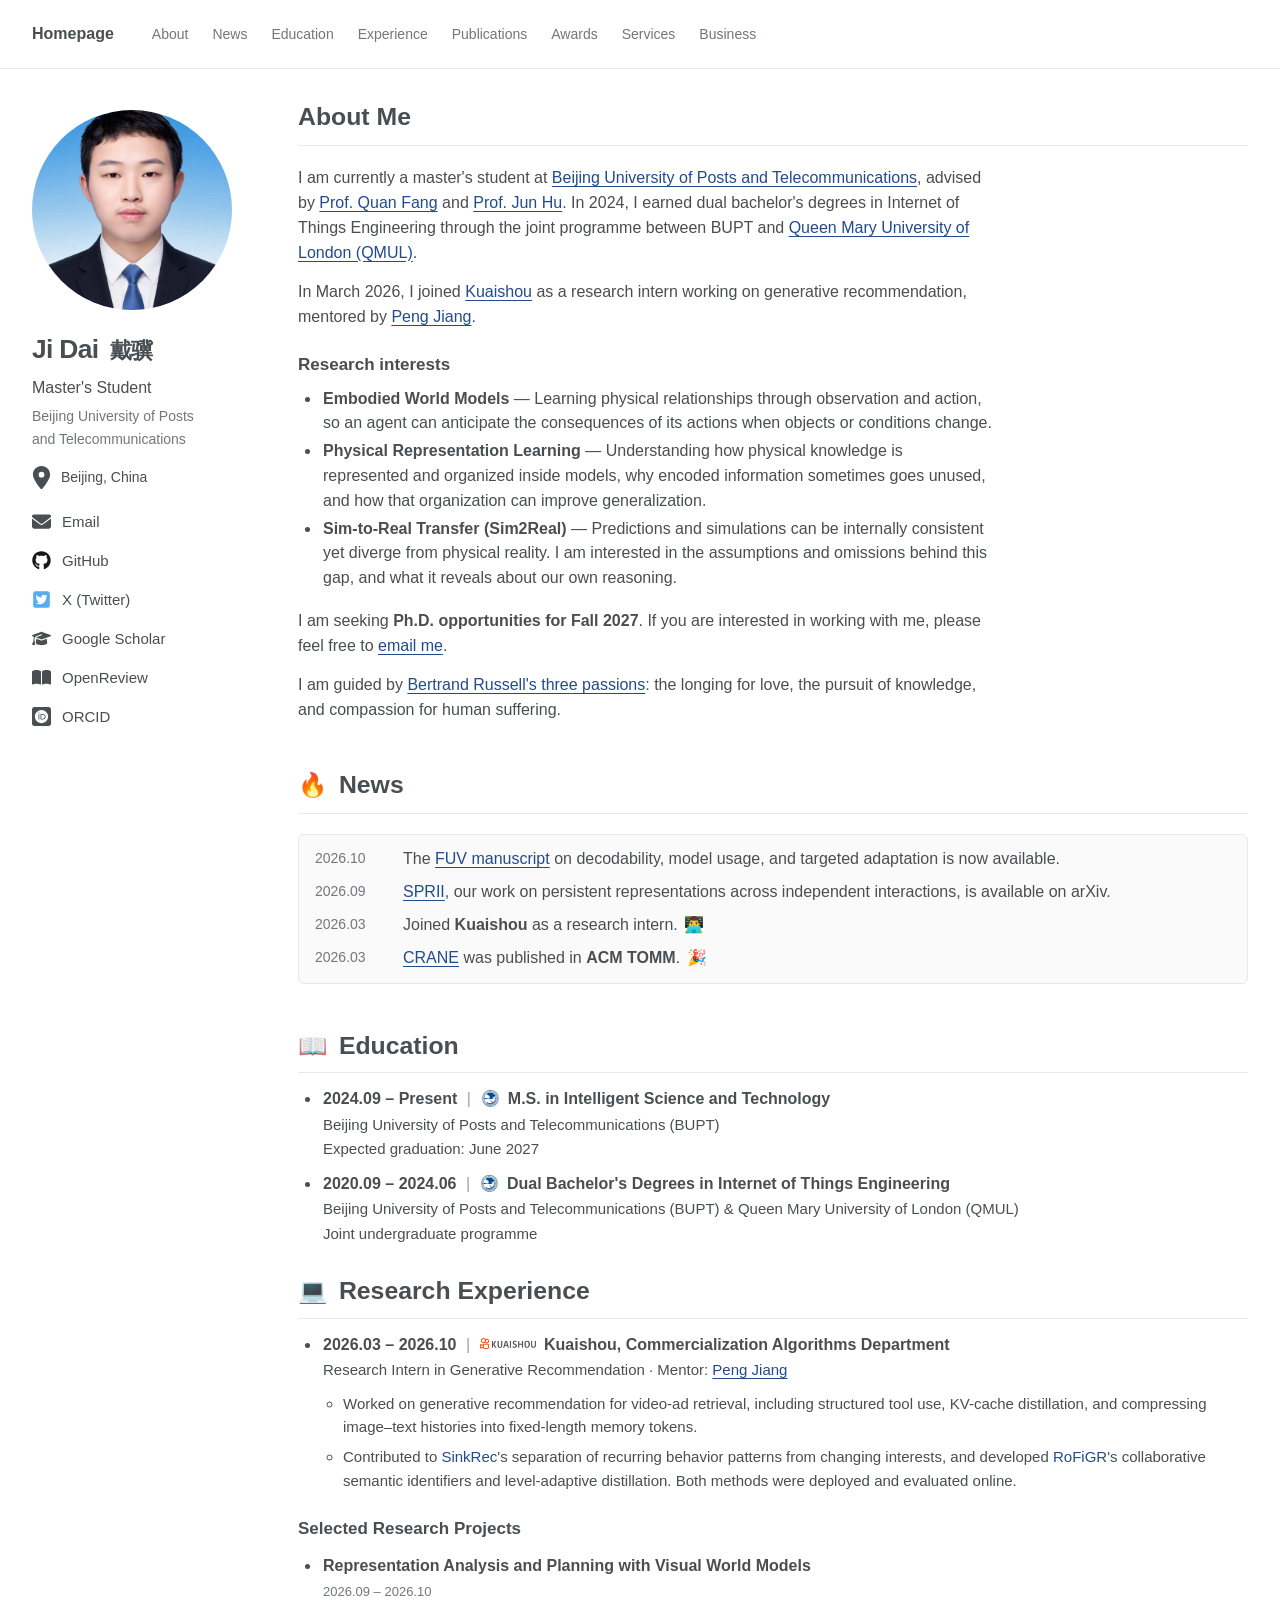
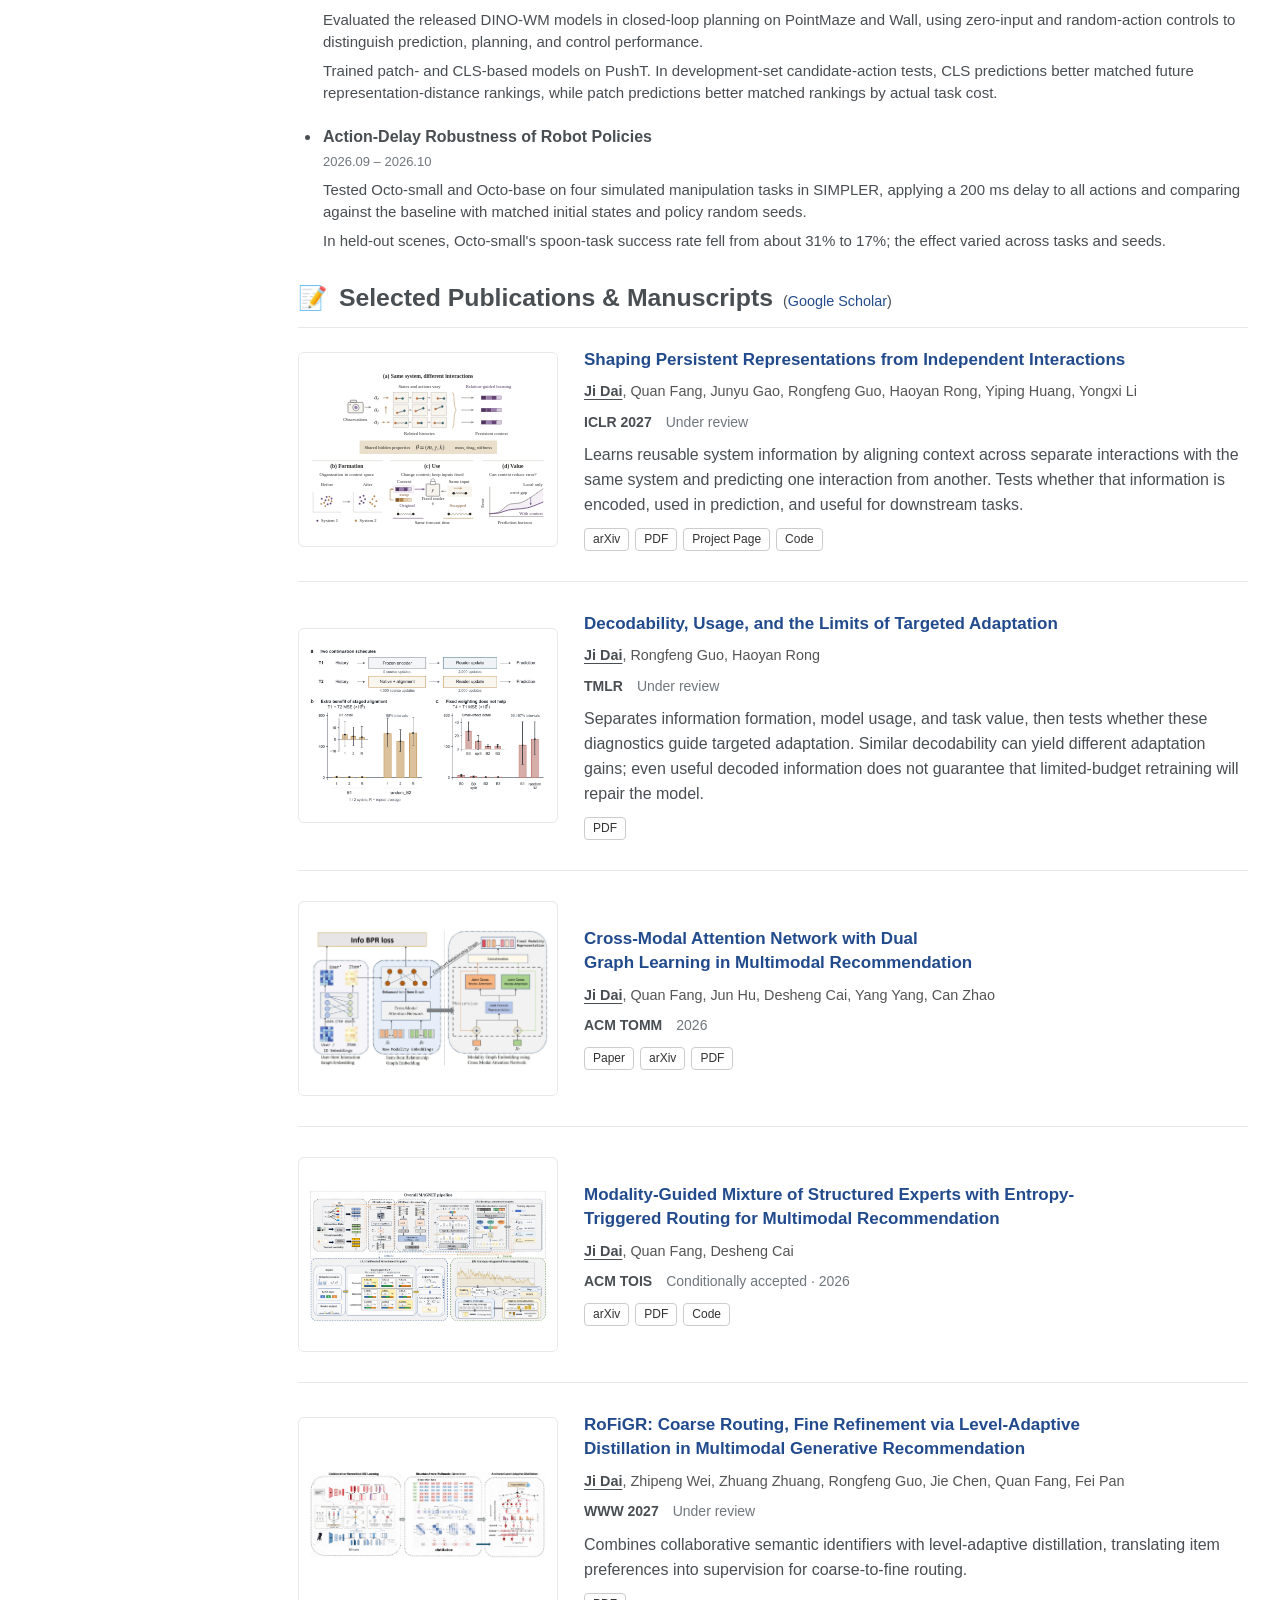
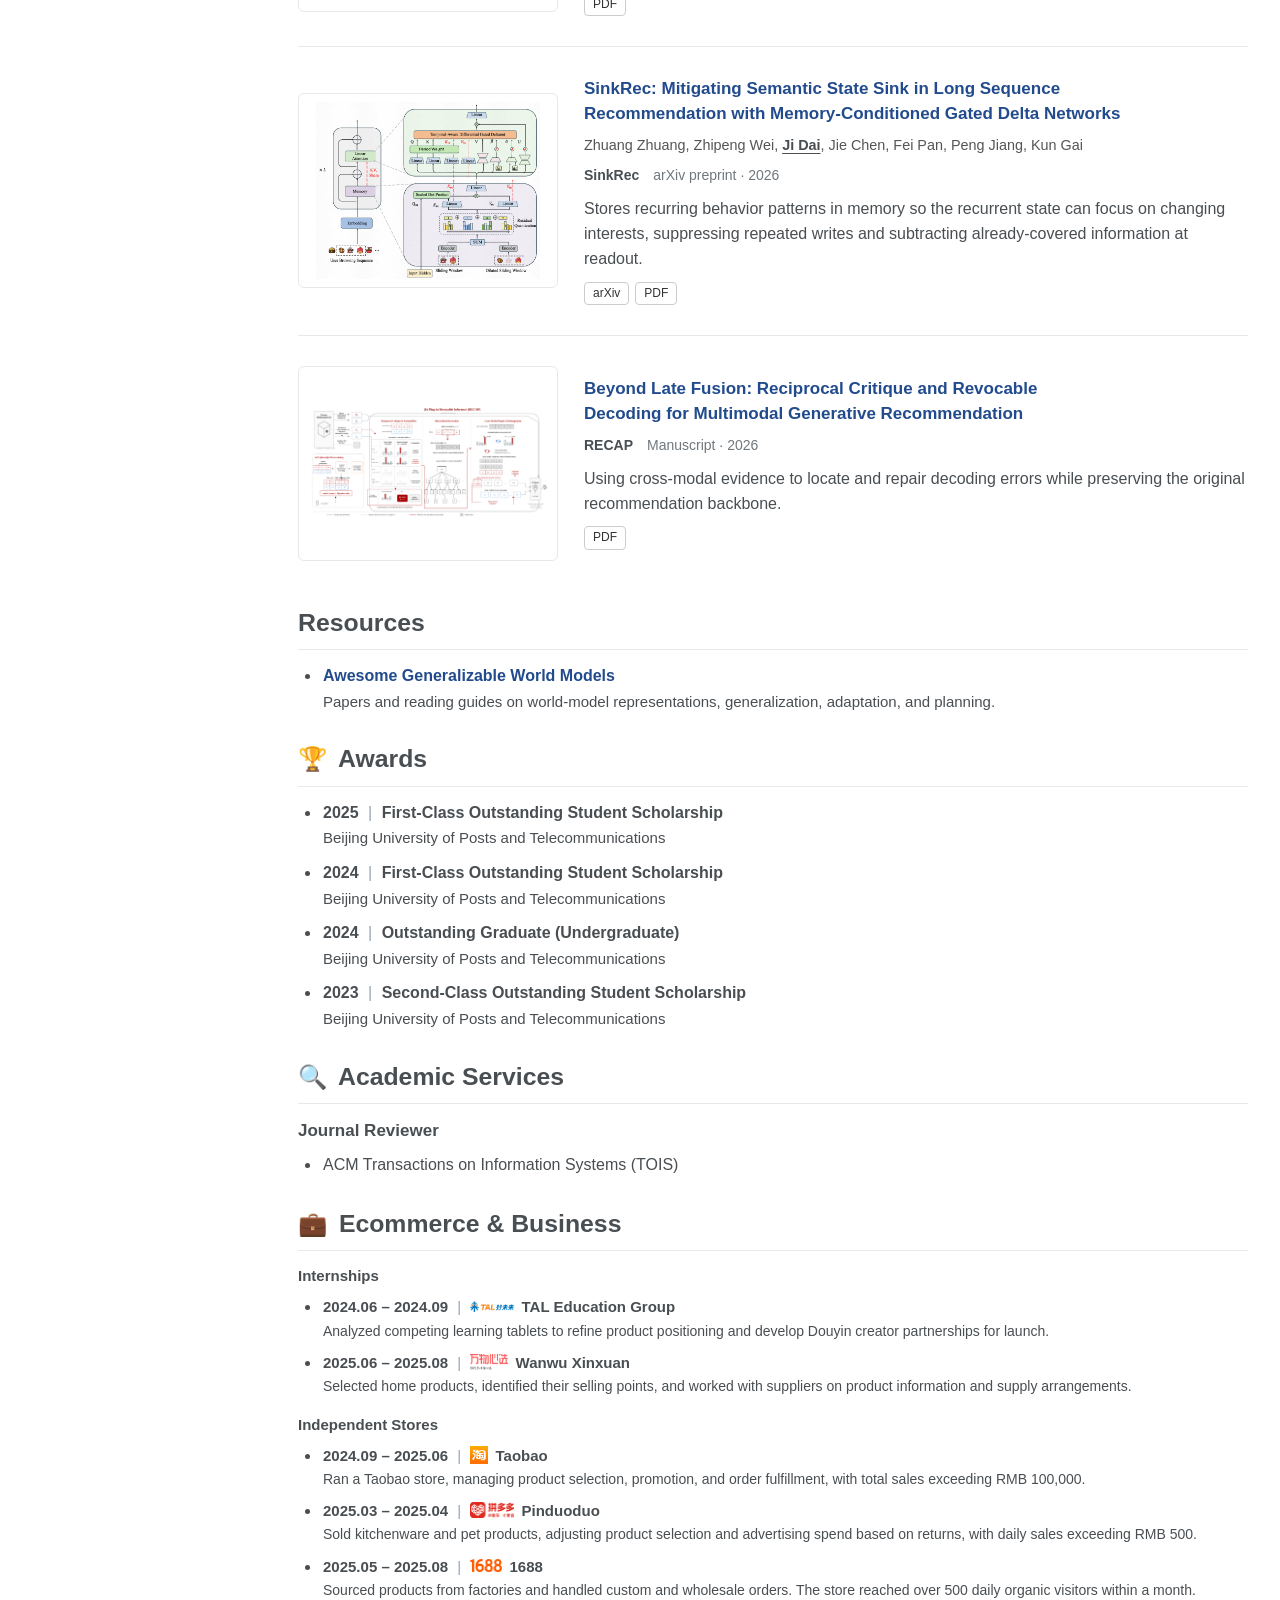
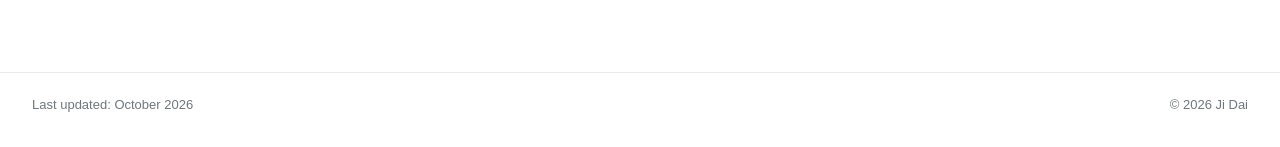
==== commit 3d49c5f4: "Present the paper list as a regular resource below publications" ====
--- a/index.html
+++ b/index.html
@@ -1,10 +1,13 @@
-<!doctype html><html lang="en"><head><meta charset="utf-8"><meta name="viewport" content="width=device-width,initial-scale=1"><meta name="description" content="Ji Dai’s academic homepage: embodied world models, physical representation learning, sim-to-real transfer (Sim2Real), publications, and projects."><title>Ji Dai (戴骥) — Academic Homepage</title><link rel="icon" type="image/png" sizes="32x32" href="assets/dj-favicon-32.png"><link rel="shortcut icon" href="favicon.ico"><link rel="apple-touch-icon" href="assets/dj-apple-touch-icon.png"><link rel="stylesheet" href="styles.css"><link rel="stylesheet" href="venture.css"></head><body><link rel="preload" as="image" href="assets/jidaivita-portrait.png"/><link rel="preload" as="image" href="assets/bupt.webp"/><link rel="preload" as="image" href="assets/kuaishou-logo.png"/><link rel="preload" as="image" href="assets/tal-logo.png"/><link rel="preload" as="image" href="assets/wanwu-logo.png"/><link rel="preload" as="image" href="assets/taobao-logo.png"/><link rel="preload" as="image" href="assets/pinduoduo-logo.png"/><link rel="preload" as="image" href="assets/1688-logo.png"/><header class="topnav"><div class="nav-inner"><a class="site-title" href="#about">Homepage</a><nav aria-label="Primary navigation"><a href="#about">About</a><a class="nav-paper-list" href="https://github.com/jidaivita/awesome-generalizable-world-models">Paper List</a><a href="#news">News</a><a href="#education">Education</a><a href="#research-experience">Experience</a><a href="#publications">Publications</a><a href="#awards">Awards</a><a href="#academic-services">Services</a><a href="#business">Business</a></nav></div></header><main class="page-shell"><div class="page-grid"><aside class="profile-sidebar"><div class="profile-sticky"><div class="portrait"><img src="assets/jidaivita-portrait.png" alt="Ji Dai"/></div><div class="identity"><h1>Ji Dai <span lang="zh">戴骥</span></h1><p class="title">Master&#x27;s Student</p><p class="institution">Beijing University of Posts<br/> and Telecommunications</p></div><p class="location"><svg class="profile-icon icon-location" viewBox="0 0 384 512" fill="currentColor" aria-hidden="true"><path d="M215.7 499.2C267 435 384 279.4 384 192C384 86 298 0 192 0S0 86 0 192c0 87.4 117 243 168.3 307.2c12.3 15.3 35.1 15.3 47.4 0zM192 128a64 64 0 1 1 0 128 64 64 0 1 1 0-128z"></path></svg><span>Beijing, China</span></p><ul class="profile-links" aria-label="Profile links"><li><a href="mailto:jidaivita@gmail.com"><svg class="profile-icon icon-email" viewBox="0 0 512 512" fill="currentColor" aria-hidden="true"><path d="M48 64C21.5 64 0 85.5 0 112c0 15.1 7.1 29.3 19.2 38.4L236.8 313.6c11.4 8.5 27 8.5 38.4 0L492.8 150.4c12.1-9.1 19.2-23.3 19.2-38.4c0-26.5-21.5-48-48-48L48 64zM0 176L0 384c0 35.3 28.7 64 64 64l384 0c35.3 0 64-28.7 64-64l0-208L294.4 339.2c-22.8 17.1-54 17.1-76.8 0L0 176z"></path></svg>Email</a></li><li><a href="https://github.com/jidaivita"><svg class="profile-icon icon-github" viewBox="0 0 496 512" fill="currentColor" aria-hidden="true"><path d="M165.9 397.4c0 2-2.3 3.6-5.2 3.6-3.3.3-5.6-1.3-5.6-3.6 0-2 2.3-3.6 5.2-3.6 3-.3 5.6 1.3 5.6 3.6zm-31.1-4.5c-.7 2 1.3 4.3 4.3 4.9 2.6 1 5.6 0 6.2-2s-1.3-4.3-4.3-5.2c-2.6-.7-5.5.3-6.2 2.3zm44.2-1.7c-2.9.7-4.9 2.6-4.6 4.9.3 2 2.9 3.3 5.9 2.6 2.9-.7 4.9-2.6 4.6-4.6-.3-1.9-3-3.2-5.9-2.9zM244.8 8C106.1 8 0 113.3 0 252c0 110.9 69.8 205.8 169.5 239.2 12.8 2.3 17.3-5.6 17.3-12.1 0-6.2-.3-40.4-.3-61.4 0 0-70 15-84.7-29.8 0 0-11.4-29.1-27.8-36.6 0 0-22.9-15.7 1.6-15.4 0 0 24.9 2 38.6 25.8 21.9 38.6 58.6 27.5 72.9 20.9 2.3-16 8.8-27.1 16-33.7-55.9-6.2-112.3-14.3-112.3-110.5 0-27.5 7.6-41.3 23.6-58.9-2.6-6.5-11.1-33.3 2.6-67.9 20.9-6.5 69 27 69 27 20-5.6 41.5-8.5 62.8-8.5s42.8 2.9 62.8 8.5c0 0 48.1-33.6 69-27 13.7 34.7 5.2 61.4 2.6 67.9 16 17.7 25.8 31.5 25.8 58.9 0 96.5-58.9 104.2-114.8 110.5 9.2 7.9 17 22.9 17 46.4 0 33.7-.3 75.4-.3 83.6 0 6.5 4.6 14.4 17.3 12.1C428.2 457.8 496 362.9 496 252 496 113.3 383.5 8 244.8 8zM97.2 352.9c-1.3 1-1 3.3.7 5.2 1.6 1.6 3.9 2.3 5.2 1 1.3-1 1-3.3-.7-5.2-1.6-1.6-3.9-2.3-5.2-1zm-10.8-8.1c-.7 1.3.3 2.9 2.3 3.9 1.6 1 3.6.7 4.3-.7.7-1.3-.3-2.9-2.3-3.9-2-.6-3.6-.3-4.3.7zm32.4 35.6c-1.6 1.3-1 4.3 1.3 6.2 2.3 2.3 5.2 2.6 6.5 1 1.3-1.3.7-4.3-1.3-6.2-2.2-2.3-5.2-2.6-6.5-1zm-11.4-14.7c-1.6 1-1.6 3.6 0 5.9 1.6 2.3 4.3 3.3 5.6 2.3 1.6-1.3 1.6-3.9 0-6.2-1.4-2.3-4-3.3-5.6-2z"></path></svg>GitHub</a></li><li><a href="https://x.com/JiDaiVita"><svg class="profile-icon icon-x" viewBox="0 0 448 512" fill="currentColor" aria-hidden="true"><path d="M64 32C28.7 32 0 60.7 0 96V416c0 35.3 28.7 64 64 64H384c35.3 0 64-28.7 64-64V96c0-35.3-28.7-64-64-64H64zM351.3 199.3v0c0 86.7-66 186.6-186.6 186.6c-37.2 0-71.7-10.8-100.7-29.4c5.3 .6 10.4 .8 15.8 .8c30.7 0 58.9-10.4 81.4-28c-28.8-.6-53-19.5-61.3-45.5c10.1 1.5 19.2 1.5 29.6-1.2c-30-6.1-52.5-32.5-52.5-64.4v-.8c8.7 4.9 18.9 7.9 29.6 8.3c-9-6-16.4-14.1-21.5-23.6s-7.8-20.2-7.7-31c0-12.2 3.2-23.4 8.9-33.1c32.3 39.8 80.8 65.8 135.2 68.6c-9.3-44.5 24-80.6 64-80.6c18.9 0 35.9 7.9 47.9 20.7c14.8-2.8 29-8.3 41.6-15.8c-4.9 15.2-15.2 28-28.8 36.1c13.2-1.4 26-5.1 37.8-10.2c-8.9 13.1-20.1 24.7-32.9 34c.2 2.8 .2 5.7 .2 8.5z"></path></svg>X (Twitter)</a></li><li><a href="https://scholar.google.com/citations?user=l_1l4E4AAAAJ&amp;hl=en"><svg class="profile-icon icon-scholar" viewBox="0 0 640 512" fill="currentColor" aria-hidden="true"><path d="M320 32c-8.1 0-16.1 1.4-23.7 4.1L15.8 137.4C6.3 140.9 0 149.9 0 160s6.3 19.1 15.8 22.6l57.9 20.9C57.3 229.3 48 259.8 48 291.9l0 28.1c0 28.4-10.8 57.7-22.3 80.8c-6.5 13-13.9 25.8-22.5 37.6C0 442.7-.9 448.3 .9 453.4s6 8.9 11.2 10.2l64 16c4.2 1.1 8.7 .3 12.4-2s6.3-6.1 7.1-10.4c8.6-42.8 4.3-81.2-2.1-108.7C90.3 344.3 86 329.8 80 316.5l0-24.6c0-30.2 10.2-58.7 27.9-81.5c12.9-15.5 29.6-28 49.2-35.7l157-61.7c8.2-3.2 17.5 .8 20.7 9s-.8 17.5-9 20.7l-157 61.7c-12.4 4.9-23.3 12.4-32.2 21.6l159.6 57.6c7.6 2.7 15.6 4.1 23.7 4.1s16.1-1.4 23.7-4.1L624.2 182.6c9.5-3.4 15.8-12.5 15.8-22.6s-6.3-19.1-15.8-22.6L343.7 36.1C336.1 33.4 328.1 32 320 32zM128 408c0 35.3 86 72 192 72s192-36.7 192-72L496.7 262.6 354.5 314c-11.1 4-22.8 6-34.5 6s-23.5-2-34.5-6L143.3 262.6 128 408z"></path></svg>Google Scholar</a></li><li><a href="https://openreview.net/profile?id=~Ji_Dai2"><svg class="profile-icon icon-review" viewBox="0 0 576 512" fill="currentColor" aria-hidden="true"><path d="M249.6 471.5c10.8 3.8 22.4-4.1 22.4-15.5l0-377.4c0-4.2-1.6-8.4-5-11C247.4 52 202.4 32 144 32C93.5 32 46.3 45.3 18.1 56.1C6.8 60.5 0 71.7 0 83.8L0 454.1c0 11.9 12.8 20.2 24.1 16.5C55.6 460.1 105.5 448 144 448c33.9 0 79 14 105.6 23.5zm76.8 0C353 462 398.1 448 432 448c38.5 0 88.4 12.1 119.9 22.6c11.3 3.8 24.1-4.6 24.1-16.5l0-370.3c0-12.1-6.8-23.3-18.1-27.6C529.7 45.3 482.5 32 432 32c-58.4 0-103.4 20-123 35.6c-3.3 2.6-5 6.8-5 11L304 456c0 11.4 11.7 19.3 22.4 15.5z"></path></svg>OpenReview</a></li><li><a href="https://orcid.org/0009-0006-6849-2138"><svg class="profile-icon icon-orcid" viewBox="0 0 512 512" fill="currentColor" aria-hidden="true"><rect width="512" height="512" rx="72"></rect><path d="M294.75 188.19h-45.92V342h47.47c67.62 0 83.12-51.34 83.12-76.91 0-41.64-26.54-76.9-84.67-76.9zM256 8C119 8 8 119 8 256s111 248 248 248 248-111 248-248S393 8 256 8zm-80.79 360.76h-29.84v-207.5h29.84zm-14.92-231.14a19.57 19.57 0 1 1 19.57-19.57 19.64 19.64 0 0 1-19.57 19.57zM300 369h-81V161.26h80.6c76.73 0 110.44 54.83 110.44 103.85C410 318.39 368.38 369 300 369z" fill="white" transform="translate(72 72) scale(.72)"></path></svg>ORCID</a></li></ul></div></aside><div class="main-column"><section class="section" id="about"><h2>About Me</h2><div class="prose"><p>I am currently a master&#x27;s student at <a href="https://www.bupt.edu.cn/">Beijing University of Posts and Telecommunications</a>, advised by <a href="https://quanfang.github.io/">Prof. Quan Fang</a> and <a href="https://cs-jhu.github.io/">Prof. Jun Hu</a>. In 2024, I earned dual bachelor&#x27;s degrees in Internet of Things Engineering through the joint programme between BUPT and <a href="https://www.qmul.ac.uk/">Queen Mary University of London (QMUL)</a>.</p><p>In March 2026, I joined <a href="https://www.kuaishou.com/en">Kuaishou</a> as a research intern working on generative recommendation, mentored by <a href="https://scholar.google.com/citations?user=9o5swhQAAAAJ&amp;hl=en">Peng Jiang</a>.</p><h3 class="research-heading">Research interests</h3><ul class="research-interests"><li><strong>Embodied World Models</strong> — Learning physical relationships through observation and action, so an agent can anticipate the consequences of its actions when objects or conditions change.</li><li><strong>Physical Representation Learning</strong> — Understanding how physical knowledge is represented and organized inside models, why encoded information sometimes goes unused, and how that organization can improve generalization.</li><li><strong>Sim-to-Real Transfer (Sim2Real)</strong> — Predictions and simulations can be internally consistent yet diverge from physical reality. I am interested in the assumptions and omissions behind this gap, and what it reveals about our own reasoning.</li></ul><p>I am seeking <strong>Ph.D. opportunities for Fall 2027</strong>. If you are interested in working with me, please feel free to <a href="mailto:jidaivita@gmail.com">email me</a>.</p><p>I am guided by <a href="https://www.humanities.mcmaster.ca/~bertrand/misc.html">Bertrand Russell&#x27;s three passions</a>: the longing for love, the pursuit of knowledge, and compassion for human suffering.</p></div></section><section class="section research-resource" id="paper-list" aria-labelledby="paper-list-title">
-              <p class="resource-label">Research Resource</p>
-              <h2 id="paper-list-title"><a href="https://github.com/jidaivita/awesome-generalizable-world-models">Awesome Generalizable World Models</a></h2>
-              <p class="resource-description">Papers on how world models represent physical knowledge, generalize across environments, and support prediction and planning.</p>
-              <p class="resource-topics">Representation geometry · Generalization · Adaptation · Planning</p>
-              <div class="resource-actions">
-                <a class="resource-primary" href="https://github.com/jidaivita/awesome-generalizable-world-models">Explore the paper list <span aria-hidden="true">↗</span></a>
-                <a class="resource-secondary" href="https://github.com/jidaivita/awesome-generalizable-world-models/blob/main/docs/reading-guide.md">Follow the reading path <span aria-hidden="true">→</span></a>
-              </div>
-            </section><section class="section" id="news"><h2 id="news-title"><span class="section-icon" aria-hidden="true">🔥</span> News</h2><div class="news-scroll" role="region" aria-labelledby="news-title" tabindex="0"><ul class="news-list"><li><time dateTime="2026-10">2026.10</time><span>The <a href="papers/FUV.pdf">FUV manuscript</a> on decodability, model usage, and targeted adaptation is now available.</span></li><li><time dateTime="2026-09">2026.09</time><span><a href="https://arxiv.org/abs/2609.34604">SPRII</a>, our work on persistent representations across independent interactions, is available on arXiv.</span></li><li><time dateTime="2026-03">2026.03</time><span>Joined <strong>Kuaishou</strong> as a research intern. <span class="news-icon" aria-hidden="true">👨‍💻</span></span></li><li><time dateTime="2026-03">2026.03</time><span><a href="https://doi.org/10.1145/3788289">CRANE</a> was published in <strong>ACM TOMM</strong>. <span class="news-icon" aria-hidden="true">🎉</span></span></li></ul></div></section><section class="section compact-section" id="education"><h2><span class="section-icon" aria-hidden="true">📖</span> Education</h2><ul class="history-list"><li><h3><time>2024.09 – Present</time><span class="entry-separator"> | </span><img class="inline-logo school-logo" src="assets/bupt.webp" alt="BUPT" width="20" height="20"/> M.S. in Intelligent Science and Technology</h3><p>Beijing University of Posts and Telecommunications (BUPT)</p><p>Expected graduation: June 2027</p></li><li><h3><time>2020.09 – 2024.06</time><span class="entry-separator"> | </span><img class="inline-logo school-logo" src="assets/bupt.webp" alt="BUPT" width="20" height="20"/> Dual Bachelor&#x27;s Degrees in Internet of Things Engineering</h3><p>Beijing University of Posts and Telecommunications (BUPT) &amp; Queen Mary University of London (QMUL)</p><p>Joint undergraduate programme</p></li></ul></section><section class="section compact-section" id="research-experience"><h2><span class="section-icon" aria-hidden="true">💻</span> Research Experience</h2><ul class="history-list"><li><h3><time>2026.03 – 2026.10</time><span class="entry-separator"> | </span><span class="inline-brand"><img class="inline-logo" src="assets/kuaishou-logo.png" alt="" width="56" height="20"/> Kuaishou</span><span class="department">Commercialization Algorithms Department</span></h3><p>Research Intern in Generative Recommendation · Mentor: <a href="https://scholar.google.com/citations?user=9o5swhQAAAAJ&amp;hl=en">Peng Jiang</a></p><ul class="research-details"><li>Worked on generative recommendation for video-ad retrieval, including structured tool use, KV-cache distillation, and compressing image–text histories into fixed-length memory tokens.</li><li>Contributed to <a href="#sinkrec">SinkRec</a>&#x27;s separation of recurring behavior patterns from changing interests, and developed <a href="#rofigr">RoFiGR</a>&#x27;s collaborative semantic identifiers and level-adaptive distillation. Both methods were deployed and evaluated online.</li></ul></li></ul><h3 class="research-projects-heading">Selected Research Projects</h3><ul class="history-list research-projects"><li><h4>Representation Analysis and Planning with Visual World Models</h4><p class="project-date"><time>2026.09 – 2026.10</time></p><p>Evaluated the released DINO-WM models in closed-loop planning on PointMaze and Wall, using zero-input and random-action controls to distinguish prediction, planning, and control performance.</p><p>Trained patch- and CLS-based models on PushT. In development-set candidate-action tests, CLS predictions better matched future representation-distance rankings, while patch predictions better matched rankings by actual task cost.</p></li><li><h4>Action-Delay Robustness of Robot Policies</h4><p class="project-date"><time>2026.09 – 2026.10</time></p><p>Tested Octo-small and Octo-base on four simulated manipulation tasks in SIMPLER, applying a 200 ms delay to all actions and comparing against the baseline with matched initial states and policy random seeds.</p><p>In held-out scenes, Octo-small&#x27;s spoon-task success rate fell from about 31% to 17%; the effect varied across tasks and seeds.</p></li></ul></section><section class="section" id="publications"><div class="section-title-row"><h2><span class="section-icon" aria-hidden="true">📝</span> Selected Publications &amp; Manuscripts</h2><a class="full-list-link" href="https://scholar.google.com/citations?user=l_1l4E4AAAAJ&amp;hl=en">Google Scholar</a></div><ul class="paper-list"><li class="paper-entry" id="sprii"><a class="paper-figure" href="sprii/" aria-label="Visit the SPRII project page"><img src="sprii/assets/overview.svg" alt="SPRII: related interactions and separate tests of formation, use, and value" loading="lazy"/></a><div class="paper-details"><h3 class="paper-title"><a href="sprii/SPRII.pdf?v=645682b8fb85">Shaping Persistent Representations from Independent Interactions</a></h3><p class="authors"><strong>Ji Dai</strong>, Quan Fang, Junyu Gao, Rongfeng Guo, Haoyan Rong, Yiping Huang, Yongxi Li</p><p class="venue"><strong>ICLR 2027</strong><span>Under review</span></p><p class="paper-summary">Learns reusable system information by aligning context across separate interactions with the same system and predicting one interaction from another. Tests whether that information is encoded, used in prediction, and useful for downstream tasks.</p><div class="publication-links"><a href="https://arxiv.org/abs/2609.34604">arXiv</a><a href="sprii/SPRII.pdf?v=645682b8fb85">PDF</a><a href="sprii/">Project Page</a><a href="https://github.com/jidaivita/SPRII">Code</a></div></div></li><li class="paper-entry" id="fuv"><a class="paper-figure" href="assets/fuv-results.png?v=8d2c935991be" target="_blank" rel="noopener noreferrer" aria-label="View FUV intervention results at full size"><img src="assets/fuv-results.png?v=8d2c935991be" alt="FUV physical-prediction intervention results" loading="lazy"/></a><div class="paper-details"><h3 class="paper-title"><a href="papers/FUV.pdf">Decodability, Usage, and the Limits of Targeted Adaptation</a></h3><p class="authors"><strong>Ji Dai</strong>, Rongfeng Guo, Haoyan Rong</p><p class="venue"><strong>TMLR</strong><span>Under review</span></p><p class="paper-summary">Separates information formation, model usage, and task value, then tests whether these diagnostics guide targeted adaptation. Similar decodability can yield different adaptation gains; even useful decoded information does not guarantee that limited-budget retraining will repair the model.</p><div class="publication-links"><a href="papers/FUV.pdf">PDF</a></div></div></li><li class="paper-entry" id="crane"><a class="paper-figure" href="assets/crane-framework.png" target="_blank" rel="noopener noreferrer" aria-label="View CRANE architecture at full size"><img src="assets/crane-framework.png" alt="CRANE architecture" loading="lazy"/></a><div class="paper-details"><h3 class="paper-title"><a href="https://doi.org/10.1145/3788289">Cross-Modal Attention Network with Dual Graph Learning in Multimodal Recommendation</a></h3><p class="authors"><strong>Ji Dai</strong>, Quan Fang, Jun Hu, Desheng Cai, Yang Yang, Can Zhao</p><p class="venue"><strong>ACM TOMM</strong><span>2026</span></p><div class="publication-links"><a href="https://doi.org/10.1145/3788289">Paper</a><a href="https://arxiv.org/abs/2601.11151">arXiv</a><a href="https://arxiv.org/pdf/2601.11151">PDF</a></div></div></li><li class="paper-entry" id="magnet"><a class="paper-figure" href="assets/magnet-framework.png" target="_blank" rel="noopener noreferrer" aria-label="View MAGNET framework at full size"><img src="assets/magnet-framework.png" alt="MAGNET framework" loading="lazy"/></a><div class="paper-details"><h3 class="paper-title"><a href="https://arxiv.org/abs/2602.20723">Modality-Guided Mixture of Structured Experts with Entropy-Triggered Routing for Multimodal Recommendation</a></h3><p class="authors"><strong>Ji Dai</strong>, Quan Fang, Desheng Cai</p><p class="venue"><strong>ACM TOIS</strong><span>Conditionally accepted · 2026</span></p><div class="publication-links"><a href="https://arxiv.org/abs/2602.20723">arXiv</a><a href="papers/MAGNET.pdf">PDF</a><a href="https://github.com/jidaivita/MAGNET">Code</a></div></div></li><li class="paper-entry" id="rofigr"><a class="paper-figure" href="assets/rofigr-framework.png" target="_blank" rel="noopener noreferrer" aria-label="View RoFiGR framework at full size"><img src="assets/rofigr-framework.png" alt="RoFiGR: collaborative SID learning, structure-aware generation, and level-adaptive distillation" loading="lazy"/></a><div class="paper-details"><h3 class="paper-title"><a href="papers/RoFiGR.pdf">RoFiGR: Coarse Routing, Fine Refinement via Level-Adaptive Distillation in Multimodal Generative Recommendation</a></h3><p class="authors"><strong>Ji Dai</strong>, Zhipeng Wei, Zhuang Zhuang, Rongfeng Guo, Jie Chen, Quan Fang, Fei Pan</p><p class="venue"><strong>WWW 2027</strong><span>Under review</span></p><p class="paper-summary">Combines collaborative semantic identifiers with level-adaptive distillation, translating item preferences into supervision for coarse-to-fine routing.</p><div class="publication-links"><a href="papers/RoFiGR.pdf">PDF</a></div></div></li><li class="paper-entry" id="sinkrec"><a class="paper-figure" href="assets/sinkrec-framework.png" target="_blank" rel="noopener noreferrer" aria-label="View SinkRec architecture at full size"><img src="assets/sinkrec-framework.png" alt="SinkRec: memory-conditioned gated delta networks for long-sequence recommendation" loading="lazy"/></a><div class="paper-details"><h3 class="paper-title"><a href="https://arxiv.org/abs/2606.09888">SinkRec: Mitigating Semantic State Sink in Long Sequence Recommendation with Memory-Conditioned Gated Delta Networks</a></h3><p class="authors">Zhuang Zhuang, Zhipeng Wei, <strong>Ji Dai</strong>, Jie Chen, Fei Pan, Peng Jiang, Kun Gai</p><p class="venue"><strong>SinkRec</strong><span>arXiv preprint · 2026</span></p><p class="paper-summary">Stores recurring behavior patterns in memory so the recurrent state can focus on changing interests, suppressing repeated writes and subtracting already-covered information at readout.</p><div class="publication-links"><a href="https://arxiv.org/abs/2606.09888">arXiv</a><a href="https://arxiv.org/pdf/2606.09888">PDF</a></div></div></li><li class="paper-entry" id="recap"><a class="paper-figure" href="assets/recap-framework.png" target="_blank" rel="noopener noreferrer" aria-label="View RECAP framework at full size"><img src="assets/recap-framework.png" alt="RECAP: reciprocal critique, hierarchical revocation, and cross-modal repair for frozen generative recommenders" loading="lazy"/></a><div class="paper-details"><h3 class="paper-title"><a href="papers/RECAP.pdf">Beyond Late Fusion: Reciprocal Critique and Revocable Decoding for Multimodal Generative Recommendation</a></h3><p class="venue"><strong>RECAP</strong><span>Manuscript · 2026</span></p><p class="paper-summary">Using cross-modal evidence to locate and repair decoding errors while preserving the original recommendation backbone.</p><div class="publication-links"><a href="papers/RECAP.pdf">PDF</a></div></div></li></ul></section><section class="section compact-section" id="awards"><h2><span class="section-icon" aria-hidden="true">🏆</span> Awards</h2><ul class="history-list"><li><h3><time dateTime="2025">2025</time><span class="entry-separator"> | </span>First-Class Outstanding Student Scholarship</h3><p>Beijing University of Posts and Telecommunications</p></li><li><h3><time dateTime="2024">2024</time><span class="entry-separator"> | </span>First-Class Outstanding Student Scholarship</h3><p>Beijing University of Posts and Telecommunications</p></li><li><h3><time dateTime="2024">2024</time><span class="entry-separator"> | </span>Outstanding Graduate (Undergraduate)</h3><p>Beijing University of Posts and Telecommunications</p></li><li><h3><time dateTime="2023">2023</time><span class="entry-separator"> | </span>Second-Class Outstanding Student Scholarship</h3><p>Beijing University of Posts and Telecommunications</p></li></ul></section><section class="section compact-section" id="academic-services"><h2><span class="section-icon" aria-hidden="true">🔍</span> Academic Services</h2><h3 class="service-heading">Journal Reviewer</h3><ul class="history-list"><li>ACM Transactions on Information Systems (TOIS)</li></ul></section><section class="section compact-section" id="business"><h2><span class="section-icon" aria-hidden="true">💼</span> Ecommerce &amp; Business</h2><div class="business-group"><h3 class="business-group-title">Internships</h3><ul class="history-list business-entries"><li><h4><time>2024.06 – 2024.09</time><span class="entry-separator"> | </span><span class="inline-brand"><img class="inline-logo logo-tal" src="assets/tal-logo.png" alt="" width="48" height="20"/> TAL Education Group</span></h4><p>Analyzed competing learning tablets to refine product positioning and develop Douyin creator partnerships for launch.</p></li><li><h4><time>2025.06 – 2025.08</time><span class="entry-separator"> | </span><span class="inline-brand"><img class="inline-logo logo-wanwu" src="assets/wanwu-logo.png" alt="" width="48" height="20"/> Wanwu Xinxuan</span></h4><p>Selected home products, identified their selling points, and worked with suppliers on product information and supply arrangements.</p></li></ul></div><div class="business-group"><h3 class="business-group-title">Independent Stores</h3><ul class="history-list business-entries"><li><h4><time>2024.09 – 2025.06</time><span class="entry-separator"> | </span><span class="inline-brand"><img class="inline-logo logo-taobao" src="assets/taobao-logo.png" alt="" width="48" height="20"/> Taobao</span></h4><p>Ran a Taobao store, managing product selection, promotion, and order fulfillment, with total sales exceeding RMB 100,000.</p></li><li><h4><time>2025.03 – 2025.04</time><span class="entry-separator"> | </span><span class="inline-brand"><img class="inline-logo logo-pinduoduo" src="assets/pinduoduo-logo.png" alt="" width="48" height="20"/> Pinduoduo</span></h4><p>Sold kitchenware and pet products, adjusting product selection and advertising spend based on returns, with daily sales exceeding RMB 500.</p></li><li><h4><time>2025.05 – 2025.08</time><span class="entry-separator"> | </span><span class="inline-brand"><img class="inline-logo logo-1688" src="assets/1688-logo.png" alt="" width="48" height="20"/> 1688</span></h4><p>Sourced products from factories and handled custom and wholesale orders. The store reached over 500 daily organic visitors within a month.</p></li></ul></div></section></div></div></main><footer><span>Last updated: October 2026</span><span>© 2026 Ji Dai</span></footer></body></html>
+<!doctype html><html lang="en"><head><meta charset="utf-8"><meta name="viewport" content="width=device-width,initial-scale=1"><meta name="description" content="Ji Dai’s academic homepage: embodied world models, physical representation learning, sim-to-real transfer (Sim2Real), publications, and projects."><title>Ji Dai (戴骥) — Academic Homepage</title><link rel="icon" type="image/png" sizes="32x32" href="assets/dj-favicon-32.png"><link rel="shortcut icon" href="favicon.ico"><link rel="apple-touch-icon" href="assets/dj-apple-touch-icon.png"><link rel="stylesheet" href="styles.css"><link rel="stylesheet" href="venture.css"></head><body><link rel="preload" as="image" href="assets/jidaivita-portrait.png"/><link rel="preload" as="image" href="assets/bupt.webp"/><link rel="preload" as="image" href="assets/kuaishou-logo.png"/><link rel="preload" as="image" href="assets/tal-logo.png"/><link rel="preload" as="image" href="assets/wanwu-logo.png"/><link rel="preload" as="image" href="assets/taobao-logo.png"/><link rel="preload" as="image" href="assets/pinduoduo-logo.png"/><link rel="preload" as="image" href="assets/1688-logo.png"/><header class="topnav"><div class="nav-inner"><a class="site-title" href="#about">Homepage</a><nav aria-label="Primary navigation"><a href="#about">About</a><a href="#news">News</a><a href="#education">Education</a><a href="#research-experience">Experience</a><a href="#publications">Publications</a><a href="#awards">Awards</a><a href="#academic-services">Services</a><a href="#business">Business</a></nav></div></header><main class="page-shell"><div class="page-grid"><aside class="profile-sidebar"><div class="profile-sticky"><div class="portrait"><img src="assets/jidaivita-portrait.png" alt="Ji Dai"/></div><div class="identity"><h1>Ji Dai <span lang="zh">戴骥</span></h1><p class="title">Master&#x27;s Student</p><p class="institution">Beijing University of Posts<br/> and Telecommunications</p></div><p class="location"><svg class="profile-icon icon-location" viewBox="0 0 384 512" fill="currentColor" aria-hidden="true"><path d="M215.7 499.2C267 435 384 279.4 384 192C384 86 298 0 192 0S0 86 0 192c0 87.4 117 243 168.3 307.2c12.3 15.3 35.1 15.3 47.4 0zM192 128a64 64 0 1 1 0 128 64 64 0 1 1 0-128z"></path></svg><span>Beijing, China</span></p><ul class="profile-links" aria-label="Profile links"><li><a href="mailto:jidaivita@gmail.com"><svg class="profile-icon icon-email" viewBox="0 0 512 512" fill="currentColor" aria-hidden="true"><path d="M48 64C21.5 64 0 85.5 0 112c0 15.1 7.1 29.3 19.2 38.4L236.8 313.6c11.4 8.5 27 8.5 38.4 0L492.8 150.4c12.1-9.1 19.2-23.3 19.2-38.4c0-26.5-21.5-48-48-48L48 64zM0 176L0 384c0 35.3 28.7 64 64 64l384 0c35.3 0 64-28.7 64-64l0-208L294.4 339.2c-22.8 17.1-54 17.1-76.8 0L0 176z"></path></svg>Email</a></li><li><a href="https://github.com/jidaivita"><svg class="profile-icon icon-github" viewBox="0 0 496 512" fill="currentColor" aria-hidden="true"><path d="M165.9 397.4c0 2-2.3 3.6-5.2 3.6-3.3.3-5.6-1.3-5.6-3.6 0-2 2.3-3.6 5.2-3.6 3-.3 5.6 1.3 5.6 3.6zm-31.1-4.5c-.7 2 1.3 4.3 4.3 4.9 2.6 1 5.6 0 6.2-2s-1.3-4.3-4.3-5.2c-2.6-.7-5.5.3-6.2 2.3zm44.2-1.7c-2.9.7-4.9 2.6-4.6 4.9.3 2 2.9 3.3 5.9 2.6 2.9-.7 4.9-2.6 4.6-4.6-.3-1.9-3-3.2-5.9-2.9zM244.8 8C106.1 8 0 113.3 0 252c0 110.9 69.8 205.8 169.5 239.2 12.8 2.3 17.3-5.6 17.3-12.1 0-6.2-.3-40.4-.3-61.4 0 0-70 15-84.7-29.8 0 0-11.4-29.1-27.8-36.6 0 0-22.9-15.7 1.6-15.4 0 0 24.9 2 38.6 25.8 21.9 38.6 58.6 27.5 72.9 20.9 2.3-16 8.8-27.1 16-33.7-55.9-6.2-112.3-14.3-112.3-110.5 0-27.5 7.6-41.3 23.6-58.9-2.6-6.5-11.1-33.3 2.6-67.9 20.9-6.5 69 27 69 27 20-5.6 41.5-8.5 62.8-8.5s42.8 2.9 62.8 8.5c0 0 48.1-33.6 69-27 13.7 34.7 5.2 61.4 2.6 67.9 16 17.7 25.8 31.5 25.8 58.9 0 96.5-58.9 104.2-114.8 110.5 9.2 7.9 17 22.9 17 46.4 0 33.7-.3 75.4-.3 83.6 0 6.5 4.6 14.4 17.3 12.1C428.2 457.8 496 362.9 496 252 496 113.3 383.5 8 244.8 8zM97.2 352.9c-1.3 1-1 3.3.7 5.2 1.6 1.6 3.9 2.3 5.2 1 1.3-1 1-3.3-.7-5.2-1.6-1.6-3.9-2.3-5.2-1zm-10.8-8.1c-.7 1.3.3 2.9 2.3 3.9 1.6 1 3.6.7 4.3-.7.7-1.3-.3-2.9-2.3-3.9-2-.6-3.6-.3-4.3.7zm32.4 35.6c-1.6 1.3-1 4.3 1.3 6.2 2.3 2.3 5.2 2.6 6.5 1 1.3-1.3.7-4.3-1.3-6.2-2.2-2.3-5.2-2.6-6.5-1zm-11.4-14.7c-1.6 1-1.6 3.6 0 5.9 1.6 2.3 4.3 3.3 5.6 2.3 1.6-1.3 1.6-3.9 0-6.2-1.4-2.3-4-3.3-5.6-2z"></path></svg>GitHub</a></li><li><a href="https://x.com/JiDaiVita"><svg class="profile-icon icon-x" viewBox="0 0 448 512" fill="currentColor" aria-hidden="true"><path d="M64 32C28.7 32 0 60.7 0 96V416c0 35.3 28.7 64 64 64H384c35.3 0 64-28.7 64-64V96c0-35.3-28.7-64-64-64H64zM351.3 199.3v0c0 86.7-66 186.6-186.6 186.6c-37.2 0-71.7-10.8-100.7-29.4c5.3 .6 10.4 .8 15.8 .8c30.7 0 58.9-10.4 81.4-28c-28.8-.6-53-19.5-61.3-45.5c10.1 1.5 19.2 1.5 29.6-1.2c-30-6.1-52.5-32.5-52.5-64.4v-.8c8.7 4.9 18.9 7.9 29.6 8.3c-9-6-16.4-14.1-21.5-23.6s-7.8-20.2-7.7-31c0-12.2 3.2-23.4 8.9-33.1c32.3 39.8 80.8 65.8 135.2 68.6c-9.3-44.5 24-80.6 64-80.6c18.9 0 35.9 7.9 47.9 20.7c14.8-2.8 29-8.3 41.6-15.8c-4.9 15.2-15.2 28-28.8 36.1c13.2-1.4 26-5.1 37.8-10.2c-8.9 13.1-20.1 24.7-32.9 34c.2 2.8 .2 5.7 .2 8.5z"></path></svg>X (Twitter)</a></li><li><a href="https://scholar.google.com/citations?user=l_1l4E4AAAAJ&amp;hl=en"><svg class="profile-icon icon-scholar" viewBox="0 0 640 512" fill="currentColor" aria-hidden="true"><path d="M320 32c-8.1 0-16.1 1.4-23.7 4.1L15.8 137.4C6.3 140.9 0 149.9 0 160s6.3 19.1 15.8 22.6l57.9 20.9C57.3 229.3 48 259.8 48 291.9l0 28.1c0 28.4-10.8 57.7-22.3 80.8c-6.5 13-13.9 25.8-22.5 37.6C0 442.7-.9 448.3 .9 453.4s6 8.9 11.2 10.2l64 16c4.2 1.1 8.7 .3 12.4-2s6.3-6.1 7.1-10.4c8.6-42.8 4.3-81.2-2.1-108.7C90.3 344.3 86 329.8 80 316.5l0-24.6c0-30.2 10.2-58.7 27.9-81.5c12.9-15.5 29.6-28 49.2-35.7l157-61.7c8.2-3.2 17.5 .8 20.7 9s-.8 17.5-9 20.7l-157 61.7c-12.4 4.9-23.3 12.4-32.2 21.6l159.6 57.6c7.6 2.7 15.6 4.1 23.7 4.1s16.1-1.4 23.7-4.1L624.2 182.6c9.5-3.4 15.8-12.5 15.8-22.6s-6.3-19.1-15.8-22.6L343.7 36.1C336.1 33.4 328.1 32 320 32zM128 408c0 35.3 86 72 192 72s192-36.7 192-72L496.7 262.6 354.5 314c-11.1 4-22.8 6-34.5 6s-23.5-2-34.5-6L143.3 262.6 128 408z"></path></svg>Google Scholar</a></li><li><a href="https://openreview.net/profile?id=~Ji_Dai2"><svg class="profile-icon icon-review" viewBox="0 0 576 512" fill="currentColor" aria-hidden="true"><path d="M249.6 471.5c10.8 3.8 22.4-4.1 22.4-15.5l0-377.4c0-4.2-1.6-8.4-5-11C247.4 52 202.4 32 144 32C93.5 32 46.3 45.3 18.1 56.1C6.8 60.5 0 71.7 0 83.8L0 454.1c0 11.9 12.8 20.2 24.1 16.5C55.6 460.1 105.5 448 144 448c33.9 0 79 14 105.6 23.5zm76.8 0C353 462 398.1 448 432 448c38.5 0 88.4 12.1 119.9 22.6c11.3 3.8 24.1-4.6 24.1-16.5l0-370.3c0-12.1-6.8-23.3-18.1-27.6C529.7 45.3 482.5 32 432 32c-58.4 0-103.4 20-123 35.6c-3.3 2.6-5 6.8-5 11L304 456c0 11.4 11.7 19.3 22.4 15.5z"></path></svg>OpenReview</a></li><li><a href="https://orcid.org/0009-0006-6849-2138"><svg class="profile-icon icon-orcid" viewBox="0 0 512 512" fill="currentColor" aria-hidden="true"><rect width="512" height="512" rx="72"></rect><path d="M294.75 188.19h-45.92V342h47.47c67.62 0 83.12-51.34 83.12-76.91 0-41.64-26.54-76.9-84.67-76.9zM256 8C119 8 8 119 8 256s111 248 248 248 248-111 248-248S393 8 256 8zm-80.79 360.76h-29.84v-207.5h29.84zm-14.92-231.14a19.57 19.57 0 1 1 19.57-19.57 19.64 19.64 0 0 1-19.57 19.57zM300 369h-81V161.26h80.6c76.73 0 110.44 54.83 110.44 103.85C410 318.39 368.38 369 300 369z" fill="white" transform="translate(72 72) scale(.72)"></path></svg>ORCID</a></li></ul></div></aside><div class="main-column"><section class="section" id="about"><h2>About Me</h2><div class="prose"><p>I am currently a master&#x27;s student at <a href="https://www.bupt.edu.cn/">Beijing University of Posts and Telecommunications</a>, advised by <a href="https://quanfang.github.io/">Prof. Quan Fang</a> and <a href="https://cs-jhu.github.io/">Prof. Jun Hu</a>. In 2024, I earned dual bachelor&#x27;s degrees in Internet of Things Engineering through the joint programme between BUPT and <a href="https://www.qmul.ac.uk/">Queen Mary University of London (QMUL)</a>.</p><p>In March 2026, I joined <a href="https://www.kuaishou.com/en">Kuaishou</a> as a research intern working on generative recommendation, mentored by <a href="https://scholar.google.com/citations?user=9o5swhQAAAAJ&amp;hl=en">Peng Jiang</a>.</p><h3 class="research-heading">Research interests</h3><ul class="research-interests"><li><strong>Embodied World Models</strong> — Learning physical relationships through observation and action, so an agent can anticipate the consequences of its actions when objects or conditions change.</li><li><strong>Physical Representation Learning</strong> — Understanding how physical knowledge is represented and organized inside models, why encoded information sometimes goes unused, and how that organization can improve generalization.</li><li><strong>Sim-to-Real Transfer (Sim2Real)</strong> — Predictions and simulations can be internally consistent yet diverge from physical reality. I am interested in the assumptions and omissions behind this gap, and what it reveals about our own reasoning.</li></ul><p>I am seeking <strong>Ph.D. opportunities for Fall 2027</strong>. If you are interested in working with me, please feel free to <a href="mailto:jidaivita@gmail.com">email me</a>.</p><p>I am guided by <a href="https://www.humanities.mcmaster.ca/~bertrand/misc.html">Bertrand Russell&#x27;s three passions</a>: the longing for love, the pursuit of knowledge, and compassion for human suffering.</p></div></section>
+
+<section class="section" id="news"><h2 id="news-title"><span class="section-icon" aria-hidden="true">🔥</span> News</h2><div class="news-scroll" role="region" aria-labelledby="news-title" tabindex="0"><ul class="news-list"><li><time dateTime="2026-10">2026.10</time><span>The <a href="papers/FUV.pdf">FUV manuscript</a> on decodability, model usage, and targeted adaptation is now available.</span></li><li><time dateTime="2026-09">2026.09</time><span><a href="https://arxiv.org/abs/2609.34604">SPRII</a>, our work on persistent representations across independent interactions, is available on arXiv.</span></li><li><time dateTime="2026-03">2026.03</time><span>Joined <strong>Kuaishou</strong> as a research intern. <span class="news-icon" aria-hidden="true">👨‍💻</span></span></li><li><time dateTime="2026-03">2026.03</time><span><a href="https://doi.org/10.1145/3788289">CRANE</a> was published in <strong>ACM TOMM</strong>. <span class="news-icon" aria-hidden="true">🎉</span></span></li></ul></div></section><section class="section compact-section" id="education"><h2><span class="section-icon" aria-hidden="true">📖</span> Education</h2><ul class="history-list"><li><h3><time>2024.09 – Present</time><span class="entry-separator"> | </span><img class="inline-logo school-logo" src="assets/bupt.webp" alt="BUPT" width="20" height="20"/> M.S. in Intelligent Science and Technology</h3><p>Beijing University of Posts and Telecommunications (BUPT)</p><p>Expected graduation: June 2027</p></li><li><h3><time>2020.09 – 2024.06</time><span class="entry-separator"> | </span><img class="inline-logo school-logo" src="assets/bupt.webp" alt="BUPT" width="20" height="20"/> Dual Bachelor&#x27;s Degrees in Internet of Things Engineering</h3><p>Beijing University of Posts and Telecommunications (BUPT) &amp; Queen Mary University of London (QMUL)</p><p>Joint undergraduate programme</p></li></ul></section><section class="section compact-section" id="research-experience"><h2><span class="section-icon" aria-hidden="true">💻</span> Research Experience</h2><ul class="history-list"><li><h3><time>2026.03 – 2026.10</time><span class="entry-separator"> | </span><span class="inline-brand"><img class="inline-logo" src="assets/kuaishou-logo.png" alt="" width="56" height="20"/> Kuaishou</span><span class="department">Commercialization Algorithms Department</span></h3><p>Research Intern in Generative Recommendation · Mentor: <a href="https://scholar.google.com/citations?user=9o5swhQAAAAJ&amp;hl=en">Peng Jiang</a></p><ul class="research-details"><li>Worked on generative recommendation for video-ad retrieval, including structured tool use, KV-cache distillation, and compressing image–text histories into fixed-length memory tokens.</li><li>Contributed to <a href="#sinkrec">SinkRec</a>&#x27;s separation of recurring behavior patterns from changing interests, and developed <a href="#rofigr">RoFiGR</a>&#x27;s collaborative semantic identifiers and level-adaptive distillation. Both methods were deployed and evaluated online.</li></ul></li></ul><h3 class="research-projects-heading">Selected Research Projects</h3><ul class="history-list research-projects"><li><h4>Representation Analysis and Planning with Visual World Models</h4><p class="project-date"><time>2026.09 – 2026.10</time></p><p>Evaluated the released DINO-WM models in closed-loop planning on PointMaze and Wall, using zero-input and random-action controls to distinguish prediction, planning, and control performance.</p><p>Trained patch- and CLS-based models on PushT. In development-set candidate-action tests, CLS predictions better matched future representation-distance rankings, while patch predictions better matched rankings by actual task cost.</p></li><li><h4>Action-Delay Robustness of Robot Policies</h4><p class="project-date"><time>2026.09 – 2026.10</time></p><p>Tested Octo-small and Octo-base on four simulated manipulation tasks in SIMPLER, applying a 200 ms delay to all actions and comparing against the baseline with matched initial states and policy random seeds.</p><p>In held-out scenes, Octo-small&#x27;s spoon-task success rate fell from about 31% to 17%; the effect varied across tasks and seeds.</p></li></ul></section><section class="section" id="publications"><div class="section-title-row"><h2><span class="section-icon" aria-hidden="true">📝</span> Selected Publications &amp; Manuscripts</h2><a class="full-list-link" href="https://scholar.google.com/citations?user=l_1l4E4AAAAJ&amp;hl=en">Google Scholar</a></div><ul class="paper-list"><li class="paper-entry" id="sprii"><a class="paper-figure" href="sprii/" aria-label="Visit the SPRII project page"><img src="sprii/assets/overview.svg" alt="SPRII: related interactions and separate tests of formation, use, and value" loading="lazy"/></a><div class="paper-details"><h3 class="paper-title"><a href="sprii/SPRII.pdf?v=645682b8fb85">Shaping Persistent Representations from Independent Interactions</a></h3><p class="authors"><strong>Ji Dai</strong>, Quan Fang, Junyu Gao, Rongfeng Guo, Haoyan Rong, Yiping Huang, Yongxi Li</p><p class="venue"><strong>ICLR 2027</strong><span>Under review</span></p><p class="paper-summary">Learns reusable system information by aligning context across separate interactions with the same system and predicting one interaction from another. Tests whether that information is encoded, used in prediction, and useful for downstream tasks.</p><div class="publication-links"><a href="https://arxiv.org/abs/2609.34604">arXiv</a><a href="sprii/SPRII.pdf?v=645682b8fb85">PDF</a><a href="sprii/">Project Page</a><a href="https://github.com/jidaivita/SPRII">Code</a></div></div></li><li class="paper-entry" id="fuv"><a class="paper-figure" href="assets/fuv-results.png?v=8d2c935991be" target="_blank" rel="noopener noreferrer" aria-label="View FUV intervention results at full size"><img src="assets/fuv-results.png?v=8d2c935991be" alt="FUV physical-prediction intervention results" loading="lazy"/></a><div class="paper-details"><h3 class="paper-title"><a href="papers/FUV.pdf">Decodability, Usage, and the Limits of Targeted Adaptation</a></h3><p class="authors"><strong>Ji Dai</strong>, Rongfeng Guo, Haoyan Rong</p><p class="venue"><strong>TMLR</strong><span>Under review</span></p><p class="paper-summary">Separates information formation, model usage, and task value, then tests whether these diagnostics guide targeted adaptation. Similar decodability can yield different adaptation gains; even useful decoded information does not guarantee that limited-budget retraining will repair the model.</p><div class="publication-links"><a href="papers/FUV.pdf">PDF</a></div></div></li><li class="paper-entry" id="crane"><a class="paper-figure" href="assets/crane-framework.png" target="_blank" rel="noopener noreferrer" aria-label="View CRANE architecture at full size"><img src="assets/crane-framework.png" alt="CRANE architecture" loading="lazy"/></a><div class="paper-details"><h3 class="paper-title"><a href="https://doi.org/10.1145/3788289">Cross-Modal Attention Network with Dual Graph Learning in Multimodal Recommendation</a></h3><p class="authors"><strong>Ji Dai</strong>, Quan Fang, Jun Hu, Desheng Cai, Yang Yang, Can Zhao</p><p class="venue"><strong>ACM TOMM</strong><span>2026</span></p><div class="publication-links"><a href="https://doi.org/10.1145/3788289">Paper</a><a href="https://arxiv.org/abs/2601.11151">arXiv</a><a href="https://arxiv.org/pdf/2601.11151">PDF</a></div></div></li><li class="paper-entry" id="magnet"><a class="paper-figure" href="assets/magnet-framework.png" target="_blank" rel="noopener noreferrer" aria-label="View MAGNET framework at full size"><img src="assets/magnet-framework.png" alt="MAGNET framework" loading="lazy"/></a><div class="paper-details"><h3 class="paper-title"><a href="https://arxiv.org/abs/2602.20723">Modality-Guided Mixture of Structured Experts with Entropy-Triggered Routing for Multimodal Recommendation</a></h3><p class="authors"><strong>Ji Dai</strong>, Quan Fang, Desheng Cai</p><p class="venue"><strong>ACM TOIS</strong><span>Conditionally accepted · 2026</span></p><div class="publication-links"><a href="https://arxiv.org/abs/2602.20723">arXiv</a><a href="papers/MAGNET.pdf">PDF</a><a href="https://github.com/jidaivita/MAGNET">Code</a></div></div></li><li class="paper-entry" id="rofigr"><a class="paper-figure" href="assets/rofigr-framework.png" target="_blank" rel="noopener noreferrer" aria-label="View RoFiGR framework at full size"><img src="assets/rofigr-framework.png" alt="RoFiGR: collaborative SID learning, structure-aware generation, and level-adaptive distillation" loading="lazy"/></a><div class="paper-details"><h3 class="paper-title"><a href="papers/RoFiGR.pdf">RoFiGR: Coarse Routing, Fine Refinement via Level-Adaptive Distillation in Multimodal Generative Recommendation</a></h3><p class="authors"><strong>Ji Dai</strong>, Zhipeng Wei, Zhuang Zhuang, Rongfeng Guo, Jie Chen, Quan Fang, Fei Pan</p><p class="venue"><strong>WWW 2027</strong><span>Under review</span></p><p class="paper-summary">Combines collaborative semantic identifiers with level-adaptive distillation, translating item preferences into supervision for coarse-to-fine routing.</p><div class="publication-links"><a href="papers/RoFiGR.pdf">PDF</a></div></div></li><li class="paper-entry" id="sinkrec"><a class="paper-figure" href="assets/sinkrec-framework.png" target="_blank" rel="noopener noreferrer" aria-label="View SinkRec architecture at full size"><img src="assets/sinkrec-framework.png" alt="SinkRec: memory-conditioned gated delta networks for long-sequence recommendation" loading="lazy"/></a><div class="paper-details"><h3 class="paper-title"><a href="https://arxiv.org/abs/2606.09888">SinkRec: Mitigating Semantic State Sink in Long Sequence Recommendation with Memory-Conditioned Gated Delta Networks</a></h3><p class="authors">Zhuang Zhuang, Zhipeng Wei, <strong>Ji Dai</strong>, Jie Chen, Fei Pan, Peng Jiang, Kun Gai</p><p class="venue"><strong>SinkRec</strong><span>arXiv preprint · 2026</span></p><p class="paper-summary">Stores recurring behavior patterns in memory so the recurrent state can focus on changing interests, suppressing repeated writes and subtracting already-covered information at readout.</p><div class="publication-links"><a href="https://arxiv.org/abs/2606.09888">arXiv</a><a href="https://arxiv.org/pdf/2606.09888">PDF</a></div></div></li><li class="paper-entry" id="recap"><a class="paper-figure" href="assets/recap-framework.png" target="_blank" rel="noopener noreferrer" aria-label="View RECAP framework at full size"><img src="assets/recap-framework.png" alt="RECAP: reciprocal critique, hierarchical revocation, and cross-modal repair for frozen generative recommenders" loading="lazy"/></a><div class="paper-details"><h3 class="paper-title"><a href="papers/RECAP.pdf">Beyond Late Fusion: Reciprocal Critique and Revocable Decoding for Multimodal Generative Recommendation</a></h3><p class="venue"><strong>RECAP</strong><span>Manuscript · 2026</span></p><p class="paper-summary">Using cross-modal evidence to locate and repair decoding errors while preserving the original recommendation backbone.</p><div class="publication-links"><a href="papers/RECAP.pdf">PDF</a></div></div></li></ul></section><section class="section compact-section" id="paper-list" aria-labelledby="resources-title">
+              <h2 id="resources-title">Resources</h2>
+              <ul class="history-list">
+                <li>
+                  <h3><a href="https://github.com/jidaivita/awesome-generalizable-world-models">Awesome Generalizable World Models</a></h3>
+                  <p>Papers and reading guides on world-model representations, generalization, adaptation, and planning.</p>
+                </li>
+              </ul>
+            </section>
+
+            <section class="section compact-section" id="awards"><h2><span class="section-icon" aria-hidden="true">🏆</span> Awards</h2><ul class="history-list"><li><h3><time dateTime="2025">2025</time><span class="entry-separator"> | </span>First-Class Outstanding Student Scholarship</h3><p>Beijing University of Posts and Telecommunications</p></li><li><h3><time dateTime="2024">2024</time><span class="entry-separator"> | </span>First-Class Outstanding Student Scholarship</h3><p>Beijing University of Posts and Telecommunications</p></li><li><h3><time dateTime="2024">2024</time><span class="entry-separator"> | </span>Outstanding Graduate (Undergraduate)</h3><p>Beijing University of Posts and Telecommunications</p></li><li><h3><time dateTime="2023">2023</time><span class="entry-separator"> | </span>Second-Class Outstanding Student Scholarship</h3><p>Beijing University of Posts and Telecommunications</p></li></ul></section><section class="section compact-section" id="academic-services"><h2><span class="section-icon" aria-hidden="true">🔍</span> Academic Services</h2><h3 class="service-heading">Journal Reviewer</h3><ul class="history-list"><li>ACM Transactions on Information Systems (TOIS)</li></ul></section><section class="section compact-section" id="business"><h2><span class="section-icon" aria-hidden="true">💼</span> Ecommerce &amp; Business</h2><div class="business-group"><h3 class="business-group-title">Internships</h3><ul class="history-list business-entries"><li><h4><time>2024.06 – 2024.09</time><span class="entry-separator"> | </span><span class="inline-brand"><img class="inline-logo logo-tal" src="assets/tal-logo.png" alt="" width="48" height="20"/> TAL Education Group</span></h4><p>Analyzed competing learning tablets to refine product positioning and develop Douyin creator partnerships for launch.</p></li><li><h4><time>2025.06 – 2025.08</time><span class="entry-separator"> | </span><span class="inline-brand"><img class="inline-logo logo-wanwu" src="assets/wanwu-logo.png" alt="" width="48" height="20"/> Wanwu Xinxuan</span></h4><p>Selected home products, identified their selling points, and worked with suppliers on product information and supply arrangements.</p></li></ul></div><div class="business-group"><h3 class="business-group-title">Independent Stores</h3><ul class="history-list business-entries"><li><h4><time>2024.09 – 2025.06</time><span class="entry-separator"> | </span><span class="inline-brand"><img class="inline-logo logo-taobao" src="assets/taobao-logo.png" alt="" width="48" height="20"/> Taobao</span></h4><p>Ran a Taobao store, managing product selection, promotion, and order fulfillment, with total sales exceeding RMB 100,000.</p></li><li><h4><time>2025.03 – 2025.04</time><span class="entry-separator"> | </span><span class="inline-brand"><img class="inline-logo logo-pinduoduo" src="assets/pinduoduo-logo.png" alt="" width="48" height="20"/> Pinduoduo</span></h4><p>Sold kitchenware and pet products, adjusting product selection and advertising spend based on returns, with daily sales exceeding RMB 500.</p></li><li><h4><time>2025.05 – 2025.08</time><span class="entry-separator"> | </span><span class="inline-brand"><img class="inline-logo logo-1688" src="assets/1688-logo.png" alt="" width="48" height="20"/> 1688</span></h4><p>Sourced products from factories and handled custom and wholesale orders. The store reached over 500 daily organic visitors within a month.</p></li></ul></div></section></div></div></main><footer><span>Last updated: October 2026</span><span>© 2026 Ji Dai</span></footer></body></html>
--- a/styles.css
+++ b/styles.css
@@ -83,17 +83,3 @@
 
 @media(min-width:761px) and (max-width:900px){.paper-entry{grid-template-columns:1fr;gap:18px}.paper-figure{width:280px;max-width:100%}}
 @media(min-width:501px) and (max-width:620px){.paper-entry{grid-template-columns:1fr;gap:18px}.paper-figure{width:320px;max-width:100%;justify-self:center}}
-
-/* Public world-model paper list */
-nav .nav-paper-list{color:var(--accent);font-weight:700}
-.research-resource{padding:24px 26px;border:1px solid #d8e2ef;border-left:4px solid var(--accent);border-radius:8px;background:#f6f9fd}
-.resource-label{margin:0 0 7px;color:var(--accent);font-size:.75rem;font-weight:700;letter-spacing:.09em;text-transform:uppercase}
-.section.research-resource h2{padding:0;margin:0 0 10px;border:0;font-size:1.35rem;line-height:1.35}
-.research-resource h2 a{color:#173b6e}
-.resource-description{max-width:70ch;margin:0 0 10px}
-.resource-topics{margin:0 0 20px;font-size:.8125rem;color:#56667c}
-.resource-actions{display:flex;align-items:center;gap:14px 22px;flex-wrap:wrap;font-size:.875rem;font-weight:700}
-.main-column .resource-primary{display:inline-flex;gap:12px;align-items:center;padding:10px 16px;background:var(--accent);color:#fff;border-radius:5px;text-decoration:none}
-.main-column .resource-primary:hover{background:#173b6e}
-.resource-secondary{display:inline-flex;align-items:center;gap:8px;padding:5px 0}
-@media(max-width:500px){.research-resource{padding:20px}.section.research-resource h2{font-size:1.2rem}.resource-actions{align-items:flex-start;flex-direction:column;gap:9px}}
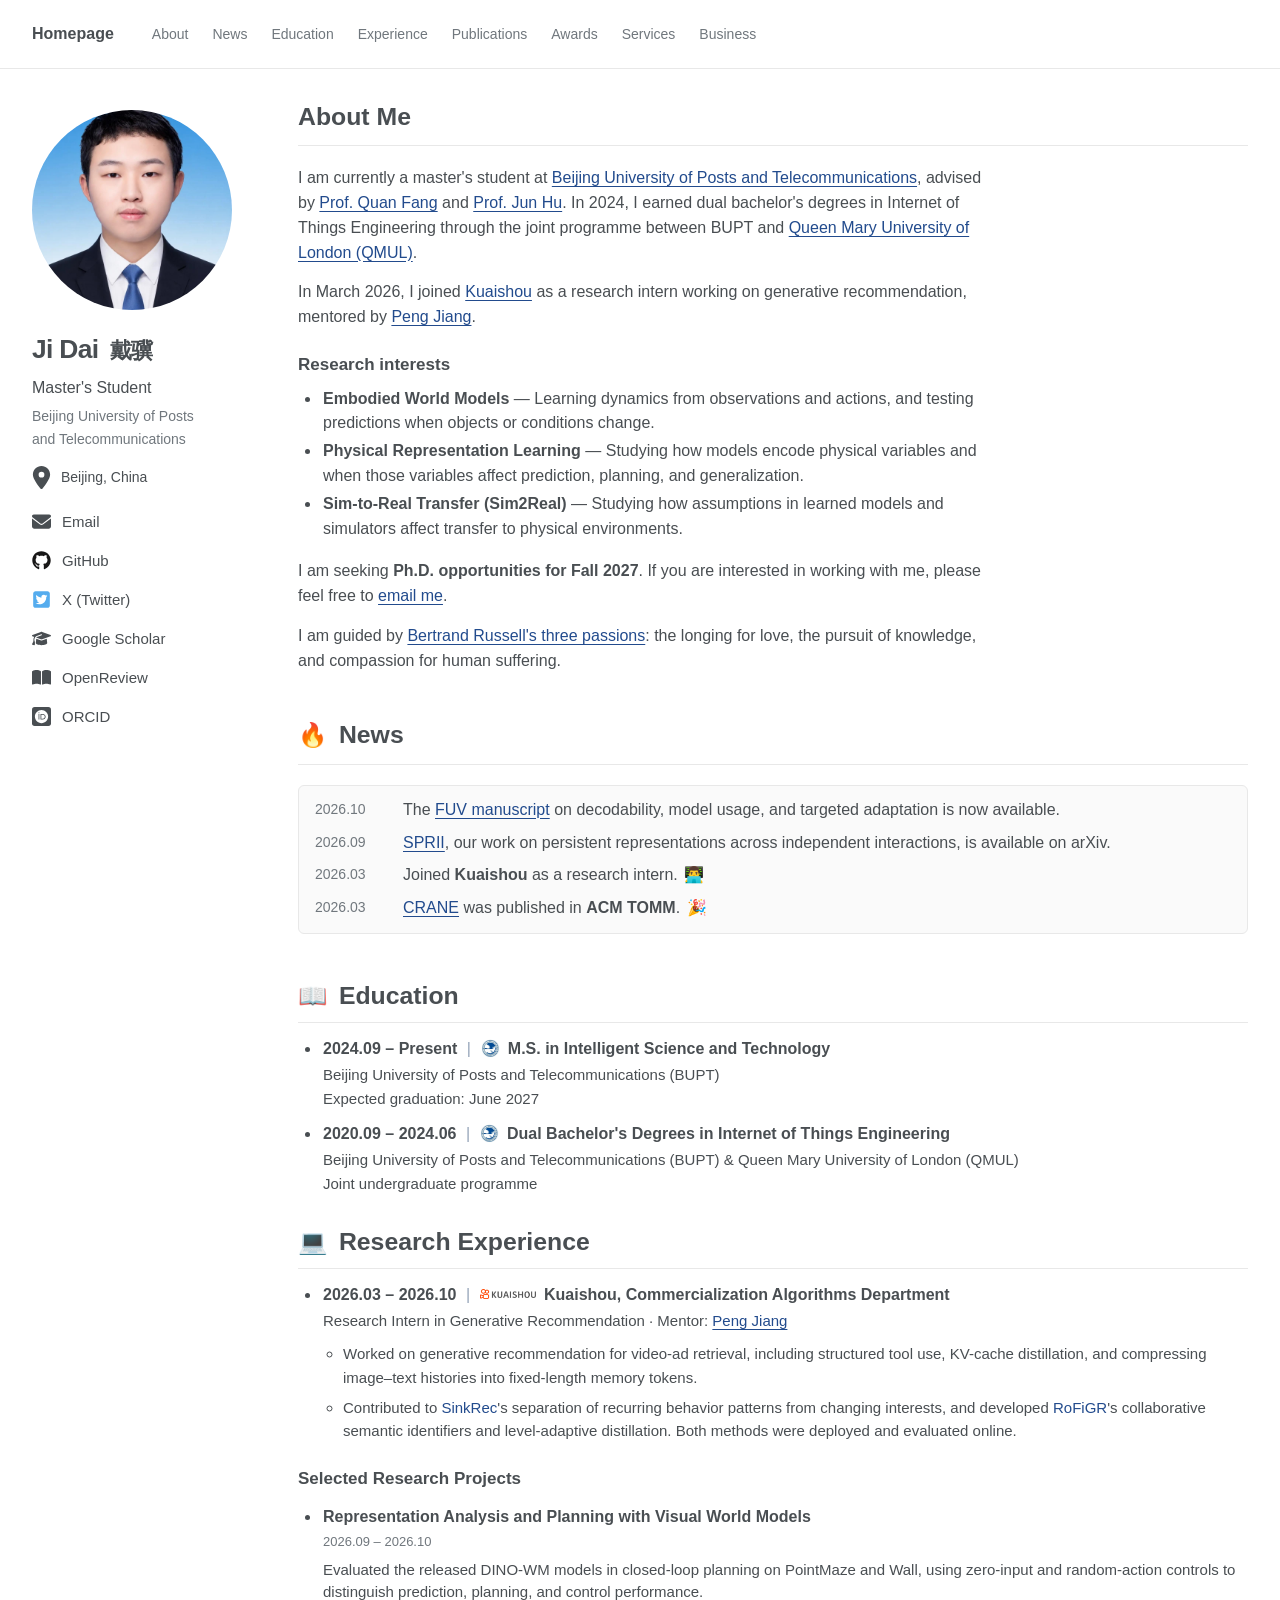
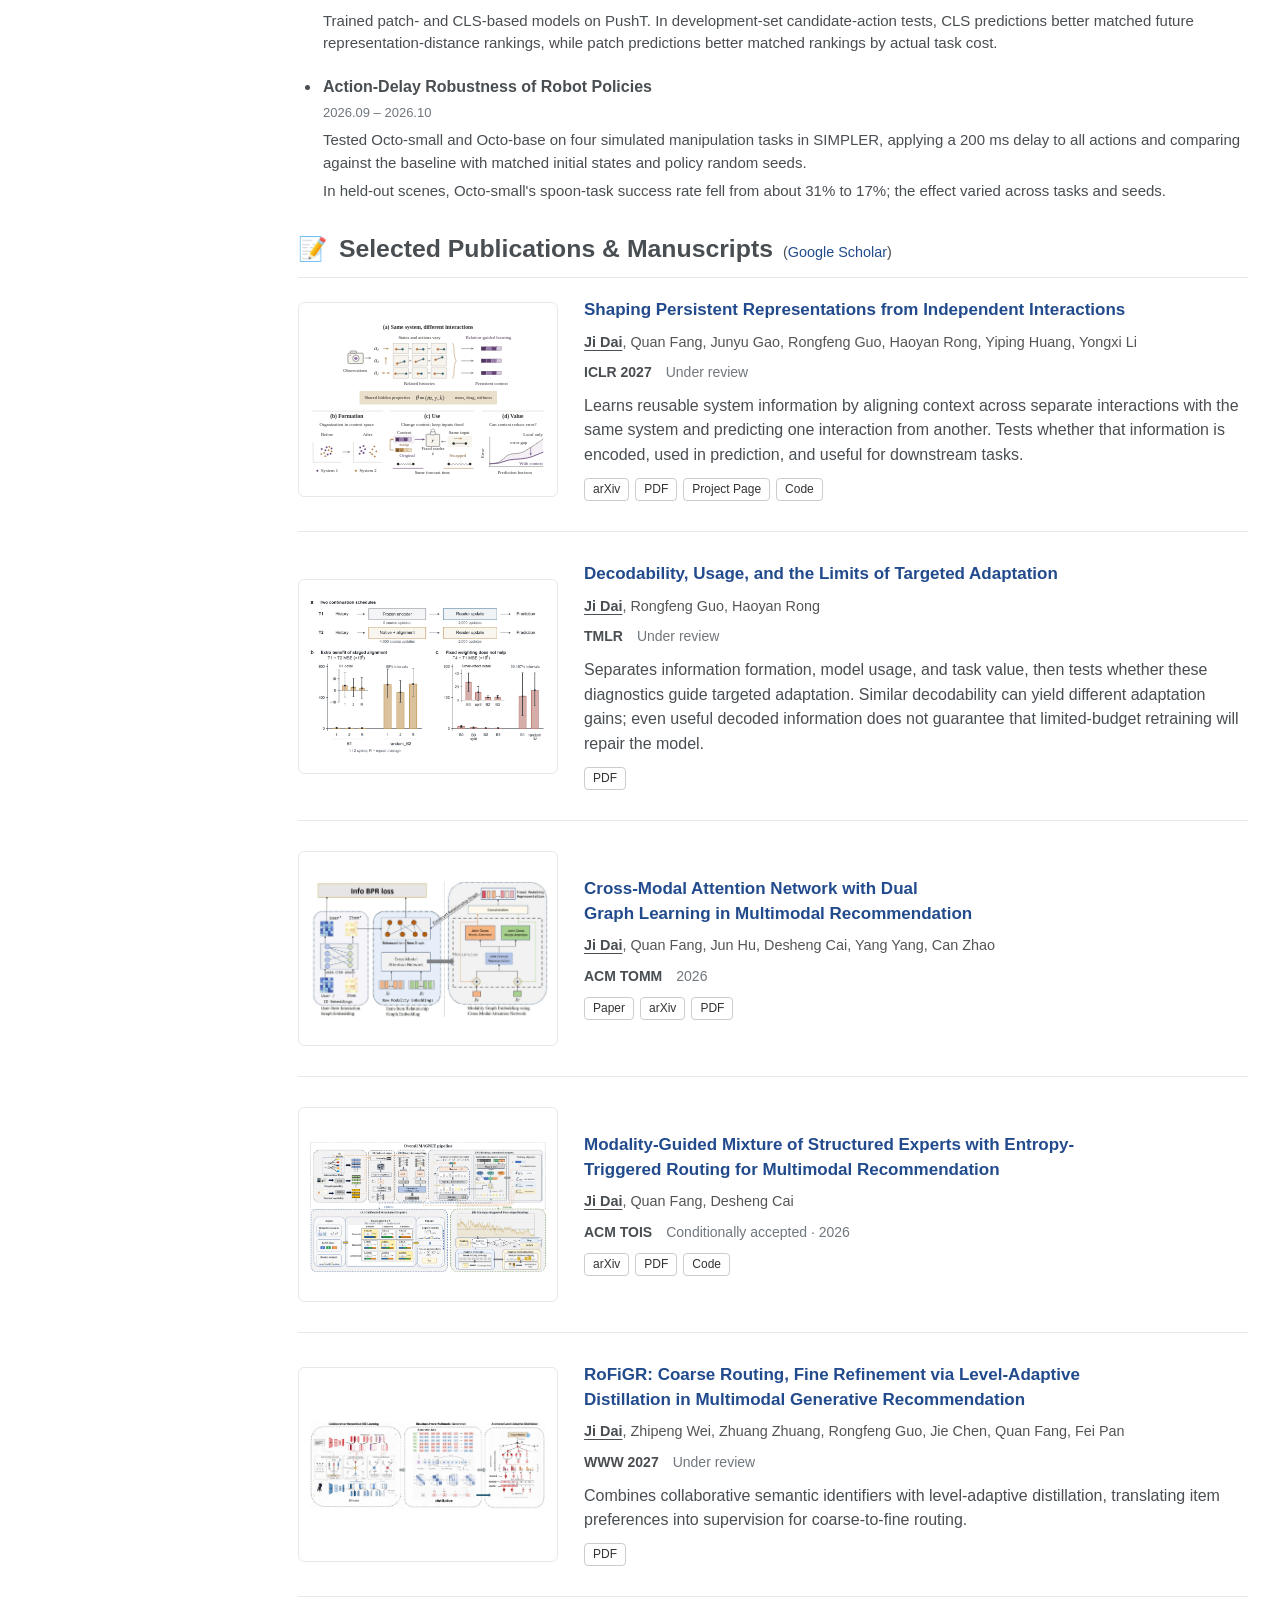
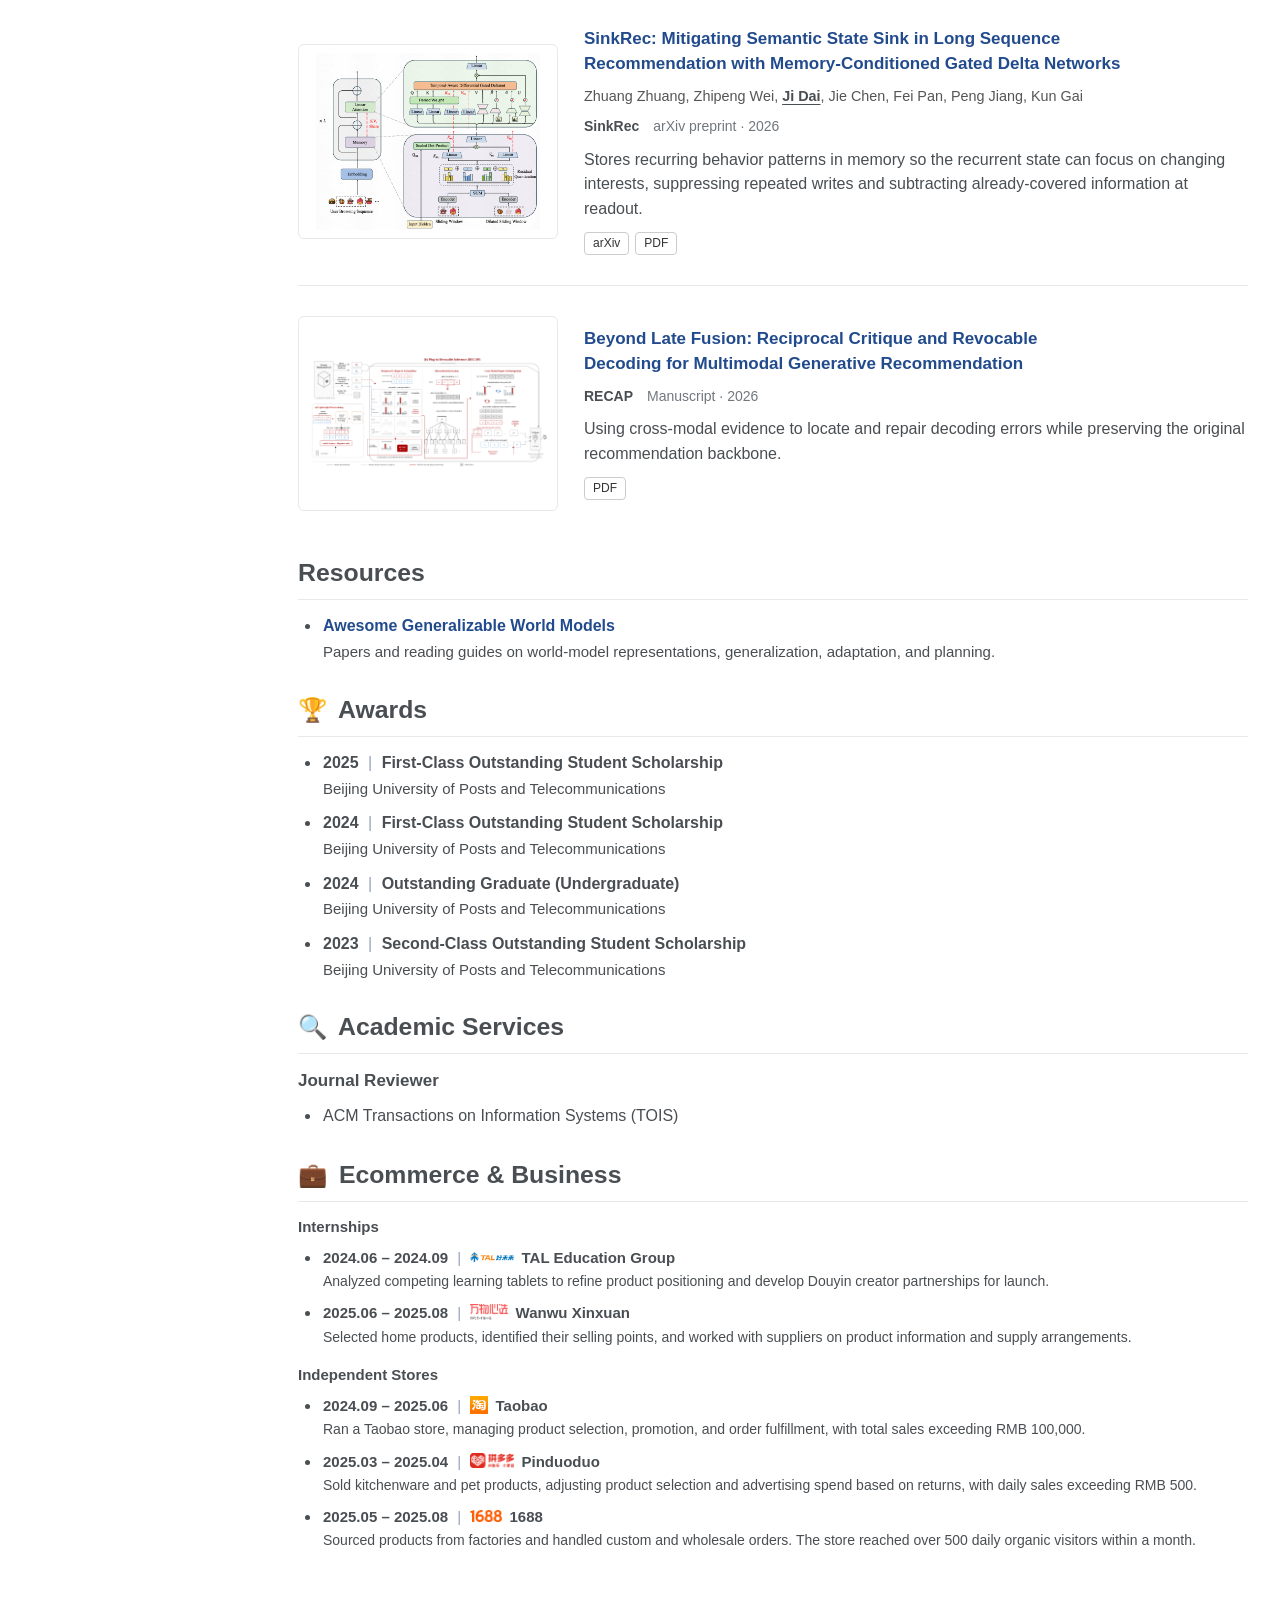
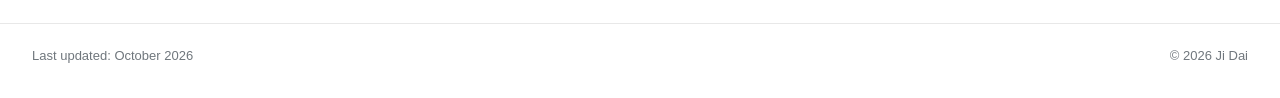
==== commit e9e68bca: "Clarify research interests across public profiles" ====
--- a/index.html
+++ b/index.html
@@ -1,4 +1,4 @@
-<!doctype html><html lang="en"><head><meta charset="utf-8"><meta name="viewport" content="width=device-width,initial-scale=1"><meta name="description" content="Ji Dai’s academic homepage: embodied world models, physical representation learning, sim-to-real transfer (Sim2Real), publications, and projects."><title>Ji Dai (戴骥) — Academic Homepage</title><link rel="icon" type="image/png" sizes="32x32" href="assets/dj-favicon-32.png"><link rel="shortcut icon" href="favicon.ico"><link rel="apple-touch-icon" href="assets/dj-apple-touch-icon.png"><link rel="stylesheet" href="styles.css"><link rel="stylesheet" href="venture.css"></head><body><link rel="preload" as="image" href="assets/jidaivita-portrait.png"/><link rel="preload" as="image" href="assets/bupt.webp"/><link rel="preload" as="image" href="assets/kuaishou-logo.png"/><link rel="preload" as="image" href="assets/tal-logo.png"/><link rel="preload" as="image" href="assets/wanwu-logo.png"/><link rel="preload" as="image" href="assets/taobao-logo.png"/><link rel="preload" as="image" href="assets/pinduoduo-logo.png"/><link rel="preload" as="image" href="assets/1688-logo.png"/><header class="topnav"><div class="nav-inner"><a class="site-title" href="#about">Homepage</a><nav aria-label="Primary navigation"><a href="#about">About</a><a href="#news">News</a><a href="#education">Education</a><a href="#research-experience">Experience</a><a href="#publications">Publications</a><a href="#awards">Awards</a><a href="#academic-services">Services</a><a href="#business">Business</a></nav></div></header><main class="page-shell"><div class="page-grid"><aside class="profile-sidebar"><div class="profile-sticky"><div class="portrait"><img src="assets/jidaivita-portrait.png" alt="Ji Dai"/></div><div class="identity"><h1>Ji Dai <span lang="zh">戴骥</span></h1><p class="title">Master&#x27;s Student</p><p class="institution">Beijing University of Posts<br/> and Telecommunications</p></div><p class="location"><svg class="profile-icon icon-location" viewBox="0 0 384 512" fill="currentColor" aria-hidden="true"><path d="M215.7 499.2C267 435 384 279.4 384 192C384 86 298 0 192 0S0 86 0 192c0 87.4 117 243 168.3 307.2c12.3 15.3 35.1 15.3 47.4 0zM192 128a64 64 0 1 1 0 128 64 64 0 1 1 0-128z"></path></svg><span>Beijing, China</span></p><ul class="profile-links" aria-label="Profile links"><li><a href="mailto:jidaivita@gmail.com"><svg class="profile-icon icon-email" viewBox="0 0 512 512" fill="currentColor" aria-hidden="true"><path d="M48 64C21.5 64 0 85.5 0 112c0 15.1 7.1 29.3 19.2 38.4L236.8 313.6c11.4 8.5 27 8.5 38.4 0L492.8 150.4c12.1-9.1 19.2-23.3 19.2-38.4c0-26.5-21.5-48-48-48L48 64zM0 176L0 384c0 35.3 28.7 64 64 64l384 0c35.3 0 64-28.7 64-64l0-208L294.4 339.2c-22.8 17.1-54 17.1-76.8 0L0 176z"></path></svg>Email</a></li><li><a href="https://github.com/jidaivita"><svg class="profile-icon icon-github" viewBox="0 0 496 512" fill="currentColor" aria-hidden="true"><path d="M165.9 397.4c0 2-2.3 3.6-5.2 3.6-3.3.3-5.6-1.3-5.6-3.6 0-2 2.3-3.6 5.2-3.6 3-.3 5.6 1.3 5.6 3.6zm-31.1-4.5c-.7 2 1.3 4.3 4.3 4.9 2.6 1 5.6 0 6.2-2s-1.3-4.3-4.3-5.2c-2.6-.7-5.5.3-6.2 2.3zm44.2-1.7c-2.9.7-4.9 2.6-4.6 4.9.3 2 2.9 3.3 5.9 2.6 2.9-.7 4.9-2.6 4.6-4.6-.3-1.9-3-3.2-5.9-2.9zM244.8 8C106.1 8 0 113.3 0 252c0 110.9 69.8 205.8 169.5 239.2 12.8 2.3 17.3-5.6 17.3-12.1 0-6.2-.3-40.4-.3-61.4 0 0-70 15-84.7-29.8 0 0-11.4-29.1-27.8-36.6 0 0-22.9-15.7 1.6-15.4 0 0 24.9 2 38.6 25.8 21.9 38.6 58.6 27.5 72.9 20.9 2.3-16 8.8-27.1 16-33.7-55.9-6.2-112.3-14.3-112.3-110.5 0-27.5 7.6-41.3 23.6-58.9-2.6-6.5-11.1-33.3 2.6-67.9 20.9-6.5 69 27 69 27 20-5.6 41.5-8.5 62.8-8.5s42.8 2.9 62.8 8.5c0 0 48.1-33.6 69-27 13.7 34.7 5.2 61.4 2.6 67.9 16 17.7 25.8 31.5 25.8 58.9 0 96.5-58.9 104.2-114.8 110.5 9.2 7.9 17 22.9 17 46.4 0 33.7-.3 75.4-.3 83.6 0 6.5 4.6 14.4 17.3 12.1C428.2 457.8 496 362.9 496 252 496 113.3 383.5 8 244.8 8zM97.2 352.9c-1.3 1-1 3.3.7 5.2 1.6 1.6 3.9 2.3 5.2 1 1.3-1 1-3.3-.7-5.2-1.6-1.6-3.9-2.3-5.2-1zm-10.8-8.1c-.7 1.3.3 2.9 2.3 3.9 1.6 1 3.6.7 4.3-.7.7-1.3-.3-2.9-2.3-3.9-2-.6-3.6-.3-4.3.7zm32.4 35.6c-1.6 1.3-1 4.3 1.3 6.2 2.3 2.3 5.2 2.6 6.5 1 1.3-1.3.7-4.3-1.3-6.2-2.2-2.3-5.2-2.6-6.5-1zm-11.4-14.7c-1.6 1-1.6 3.6 0 5.9 1.6 2.3 4.3 3.3 5.6 2.3 1.6-1.3 1.6-3.9 0-6.2-1.4-2.3-4-3.3-5.6-2z"></path></svg>GitHub</a></li><li><a href="https://x.com/JiDaiVita"><svg class="profile-icon icon-x" viewBox="0 0 448 512" fill="currentColor" aria-hidden="true"><path d="M64 32C28.7 32 0 60.7 0 96V416c0 35.3 28.7 64 64 64H384c35.3 0 64-28.7 64-64V96c0-35.3-28.7-64-64-64H64zM351.3 199.3v0c0 86.7-66 186.6-186.6 186.6c-37.2 0-71.7-10.8-100.7-29.4c5.3 .6 10.4 .8 15.8 .8c30.7 0 58.9-10.4 81.4-28c-28.8-.6-53-19.5-61.3-45.5c10.1 1.5 19.2 1.5 29.6-1.2c-30-6.1-52.5-32.5-52.5-64.4v-.8c8.7 4.9 18.9 7.9 29.6 8.3c-9-6-16.4-14.1-21.5-23.6s-7.8-20.2-7.7-31c0-12.2 3.2-23.4 8.9-33.1c32.3 39.8 80.8 65.8 135.2 68.6c-9.3-44.5 24-80.6 64-80.6c18.9 0 35.9 7.9 47.9 20.7c14.8-2.8 29-8.3 41.6-15.8c-4.9 15.2-15.2 28-28.8 36.1c13.2-1.4 26-5.1 37.8-10.2c-8.9 13.1-20.1 24.7-32.9 34c.2 2.8 .2 5.7 .2 8.5z"></path></svg>X (Twitter)</a></li><li><a href="https://scholar.google.com/citations?user=l_1l4E4AAAAJ&amp;hl=en"><svg class="profile-icon icon-scholar" viewBox="0 0 640 512" fill="currentColor" aria-hidden="true"><path d="M320 32c-8.1 0-16.1 1.4-23.7 4.1L15.8 137.4C6.3 140.9 0 149.9 0 160s6.3 19.1 15.8 22.6l57.9 20.9C57.3 229.3 48 259.8 48 291.9l0 28.1c0 28.4-10.8 57.7-22.3 80.8c-6.5 13-13.9 25.8-22.5 37.6C0 442.7-.9 448.3 .9 453.4s6 8.9 11.2 10.2l64 16c4.2 1.1 8.7 .3 12.4-2s6.3-6.1 7.1-10.4c8.6-42.8 4.3-81.2-2.1-108.7C90.3 344.3 86 329.8 80 316.5l0-24.6c0-30.2 10.2-58.7 27.9-81.5c12.9-15.5 29.6-28 49.2-35.7l157-61.7c8.2-3.2 17.5 .8 20.7 9s-.8 17.5-9 20.7l-157 61.7c-12.4 4.9-23.3 12.4-32.2 21.6l159.6 57.6c7.6 2.7 15.6 4.1 23.7 4.1s16.1-1.4 23.7-4.1L624.2 182.6c9.5-3.4 15.8-12.5 15.8-22.6s-6.3-19.1-15.8-22.6L343.7 36.1C336.1 33.4 328.1 32 320 32zM128 408c0 35.3 86 72 192 72s192-36.7 192-72L496.7 262.6 354.5 314c-11.1 4-22.8 6-34.5 6s-23.5-2-34.5-6L143.3 262.6 128 408z"></path></svg>Google Scholar</a></li><li><a href="https://openreview.net/profile?id=~Ji_Dai2"><svg class="profile-icon icon-review" viewBox="0 0 576 512" fill="currentColor" aria-hidden="true"><path d="M249.6 471.5c10.8 3.8 22.4-4.1 22.4-15.5l0-377.4c0-4.2-1.6-8.4-5-11C247.4 52 202.4 32 144 32C93.5 32 46.3 45.3 18.1 56.1C6.8 60.5 0 71.7 0 83.8L0 454.1c0 11.9 12.8 20.2 24.1 16.5C55.6 460.1 105.5 448 144 448c33.9 0 79 14 105.6 23.5zm76.8 0C353 462 398.1 448 432 448c38.5 0 88.4 12.1 119.9 22.6c11.3 3.8 24.1-4.6 24.1-16.5l0-370.3c0-12.1-6.8-23.3-18.1-27.6C529.7 45.3 482.5 32 432 32c-58.4 0-103.4 20-123 35.6c-3.3 2.6-5 6.8-5 11L304 456c0 11.4 11.7 19.3 22.4 15.5z"></path></svg>OpenReview</a></li><li><a href="https://orcid.org/0009-0006-6849-2138"><svg class="profile-icon icon-orcid" viewBox="0 0 512 512" fill="currentColor" aria-hidden="true"><rect width="512" height="512" rx="72"></rect><path d="M294.75 188.19h-45.92V342h47.47c67.62 0 83.12-51.34 83.12-76.91 0-41.64-26.54-76.9-84.67-76.9zM256 8C119 8 8 119 8 256s111 248 248 248 248-111 248-248S393 8 256 8zm-80.79 360.76h-29.84v-207.5h29.84zm-14.92-231.14a19.57 19.57 0 1 1 19.57-19.57 19.64 19.64 0 0 1-19.57 19.57zM300 369h-81V161.26h80.6c76.73 0 110.44 54.83 110.44 103.85C410 318.39 368.38 369 300 369z" fill="white" transform="translate(72 72) scale(.72)"></path></svg>ORCID</a></li></ul></div></aside><div class="main-column"><section class="section" id="about"><h2>About Me</h2><div class="prose"><p>I am currently a master&#x27;s student at <a href="https://www.bupt.edu.cn/">Beijing University of Posts and Telecommunications</a>, advised by <a href="https://quanfang.github.io/">Prof. Quan Fang</a> and <a href="https://cs-jhu.github.io/">Prof. Jun Hu</a>. In 2024, I earned dual bachelor&#x27;s degrees in Internet of Things Engineering through the joint programme between BUPT and <a href="https://www.qmul.ac.uk/">Queen Mary University of London (QMUL)</a>.</p><p>In March 2026, I joined <a href="https://www.kuaishou.com/en">Kuaishou</a> as a research intern working on generative recommendation, mentored by <a href="https://scholar.google.com/citations?user=9o5swhQAAAAJ&amp;hl=en">Peng Jiang</a>.</p><h3 class="research-heading">Research interests</h3><ul class="research-interests"><li><strong>Embodied World Models</strong> — Learning physical relationships through observation and action, so an agent can anticipate the consequences of its actions when objects or conditions change.</li><li><strong>Physical Representation Learning</strong> — Understanding how physical knowledge is represented and organized inside models, why encoded information sometimes goes unused, and how that organization can improve generalization.</li><li><strong>Sim-to-Real Transfer (Sim2Real)</strong> — Predictions and simulations can be internally consistent yet diverge from physical reality. I am interested in the assumptions and omissions behind this gap, and what it reveals about our own reasoning.</li></ul><p>I am seeking <strong>Ph.D. opportunities for Fall 2027</strong>. If you are interested in working with me, please feel free to <a href="mailto:jidaivita@gmail.com">email me</a>.</p><p>I am guided by <a href="https://www.humanities.mcmaster.ca/~bertrand/misc.html">Bertrand Russell&#x27;s three passions</a>: the longing for love, the pursuit of knowledge, and compassion for human suffering.</p></div></section>
+<!doctype html><html lang="en"><head><meta charset="utf-8"><meta name="viewport" content="width=device-width,initial-scale=1"><meta name="description" content="Ji Dai’s academic homepage: embodied world models, physical representation learning, sim-to-real transfer (Sim2Real), publications, and projects."><title>Ji Dai (戴骥) — Academic Homepage</title><link rel="icon" type="image/png" sizes="32x32" href="assets/dj-favicon-32.png"><link rel="shortcut icon" href="favicon.ico"><link rel="apple-touch-icon" href="assets/dj-apple-touch-icon.png"><link rel="stylesheet" href="styles.css"><link rel="stylesheet" href="venture.css"></head><body><link rel="preload" as="image" href="assets/jidaivita-portrait.png"/><link rel="preload" as="image" href="assets/bupt.webp"/><link rel="preload" as="image" href="assets/kuaishou-logo.png"/><link rel="preload" as="image" href="assets/tal-logo.png"/><link rel="preload" as="image" href="assets/wanwu-logo.png"/><link rel="preload" as="image" href="assets/taobao-logo.png"/><link rel="preload" as="image" href="assets/pinduoduo-logo.png"/><link rel="preload" as="image" href="assets/1688-logo.png"/><header class="topnav"><div class="nav-inner"><a class="site-title" href="#about">Homepage</a><nav aria-label="Primary navigation"><a href="#about">About</a><a href="#news">News</a><a href="#education">Education</a><a href="#research-experience">Experience</a><a href="#publications">Publications</a><a href="#awards">Awards</a><a href="#academic-services">Services</a><a href="#business">Business</a></nav></div></header><main class="page-shell"><div class="page-grid"><aside class="profile-sidebar"><div class="profile-sticky"><div class="portrait"><img src="assets/jidaivita-portrait.png" alt="Ji Dai"/></div><div class="identity"><h1>Ji Dai <span lang="zh">戴骥</span></h1><p class="title">Master&#x27;s Student</p><p class="institution">Beijing University of Posts<br/> and Telecommunications</p></div><p class="location"><svg class="profile-icon icon-location" viewBox="0 0 384 512" fill="currentColor" aria-hidden="true"><path d="M215.7 499.2C267 435 384 279.4 384 192C384 86 298 0 192 0S0 86 0 192c0 87.4 117 243 168.3 307.2c12.3 15.3 35.1 15.3 47.4 0zM192 128a64 64 0 1 1 0 128 64 64 0 1 1 0-128z"></path></svg><span>Beijing, China</span></p><ul class="profile-links" aria-label="Profile links"><li><a href="mailto:jidaivita@gmail.com"><svg class="profile-icon icon-email" viewBox="0 0 512 512" fill="currentColor" aria-hidden="true"><path d="M48 64C21.5 64 0 85.5 0 112c0 15.1 7.1 29.3 19.2 38.4L236.8 313.6c11.4 8.5 27 8.5 38.4 0L492.8 150.4c12.1-9.1 19.2-23.3 19.2-38.4c0-26.5-21.5-48-48-48L48 64zM0 176L0 384c0 35.3 28.7 64 64 64l384 0c35.3 0 64-28.7 64-64l0-208L294.4 339.2c-22.8 17.1-54 17.1-76.8 0L0 176z"></path></svg>Email</a></li><li><a href="https://github.com/jidaivita"><svg class="profile-icon icon-github" viewBox="0 0 496 512" fill="currentColor" aria-hidden="true"><path d="M165.9 397.4c0 2-2.3 3.6-5.2 3.6-3.3.3-5.6-1.3-5.6-3.6 0-2 2.3-3.6 5.2-3.6 3-.3 5.6 1.3 5.6 3.6zm-31.1-4.5c-.7 2 1.3 4.3 4.3 4.9 2.6 1 5.6 0 6.2-2s-1.3-4.3-4.3-5.2c-2.6-.7-5.5.3-6.2 2.3zm44.2-1.7c-2.9.7-4.9 2.6-4.6 4.9.3 2 2.9 3.3 5.9 2.6 2.9-.7 4.9-2.6 4.6-4.6-.3-1.9-3-3.2-5.9-2.9zM244.8 8C106.1 8 0 113.3 0 252c0 110.9 69.8 205.8 169.5 239.2 12.8 2.3 17.3-5.6 17.3-12.1 0-6.2-.3-40.4-.3-61.4 0 0-70 15-84.7-29.8 0 0-11.4-29.1-27.8-36.6 0 0-22.9-15.7 1.6-15.4 0 0 24.9 2 38.6 25.8 21.9 38.6 58.6 27.5 72.9 20.9 2.3-16 8.8-27.1 16-33.7-55.9-6.2-112.3-14.3-112.3-110.5 0-27.5 7.6-41.3 23.6-58.9-2.6-6.5-11.1-33.3 2.6-67.9 20.9-6.5 69 27 69 27 20-5.6 41.5-8.5 62.8-8.5s42.8 2.9 62.8 8.5c0 0 48.1-33.6 69-27 13.7 34.7 5.2 61.4 2.6 67.9 16 17.7 25.8 31.5 25.8 58.9 0 96.5-58.9 104.2-114.8 110.5 9.2 7.9 17 22.9 17 46.4 0 33.7-.3 75.4-.3 83.6 0 6.5 4.6 14.4 17.3 12.1C428.2 457.8 496 362.9 496 252 496 113.3 383.5 8 244.8 8zM97.2 352.9c-1.3 1-1 3.3.7 5.2 1.6 1.6 3.9 2.3 5.2 1 1.3-1 1-3.3-.7-5.2-1.6-1.6-3.9-2.3-5.2-1zm-10.8-8.1c-.7 1.3.3 2.9 2.3 3.9 1.6 1 3.6.7 4.3-.7.7-1.3-.3-2.9-2.3-3.9-2-.6-3.6-.3-4.3.7zm32.4 35.6c-1.6 1.3-1 4.3 1.3 6.2 2.3 2.3 5.2 2.6 6.5 1 1.3-1.3.7-4.3-1.3-6.2-2.2-2.3-5.2-2.6-6.5-1zm-11.4-14.7c-1.6 1-1.6 3.6 0 5.9 1.6 2.3 4.3 3.3 5.6 2.3 1.6-1.3 1.6-3.9 0-6.2-1.4-2.3-4-3.3-5.6-2z"></path></svg>GitHub</a></li><li><a href="https://x.com/JiDaiVita"><svg class="profile-icon icon-x" viewBox="0 0 448 512" fill="currentColor" aria-hidden="true"><path d="M64 32C28.7 32 0 60.7 0 96V416c0 35.3 28.7 64 64 64H384c35.3 0 64-28.7 64-64V96c0-35.3-28.7-64-64-64H64zM351.3 199.3v0c0 86.7-66 186.6-186.6 186.6c-37.2 0-71.7-10.8-100.7-29.4c5.3 .6 10.4 .8 15.8 .8c30.7 0 58.9-10.4 81.4-28c-28.8-.6-53-19.5-61.3-45.5c10.1 1.5 19.2 1.5 29.6-1.2c-30-6.1-52.5-32.5-52.5-64.4v-.8c8.7 4.9 18.9 7.9 29.6 8.3c-9-6-16.4-14.1-21.5-23.6s-7.8-20.2-7.7-31c0-12.2 3.2-23.4 8.9-33.1c32.3 39.8 80.8 65.8 135.2 68.6c-9.3-44.5 24-80.6 64-80.6c18.9 0 35.9 7.9 47.9 20.7c14.8-2.8 29-8.3 41.6-15.8c-4.9 15.2-15.2 28-28.8 36.1c13.2-1.4 26-5.1 37.8-10.2c-8.9 13.1-20.1 24.7-32.9 34c.2 2.8 .2 5.7 .2 8.5z"></path></svg>X (Twitter)</a></li><li><a href="https://scholar.google.com/citations?user=l_1l4E4AAAAJ&amp;hl=en"><svg class="profile-icon icon-scholar" viewBox="0 0 640 512" fill="currentColor" aria-hidden="true"><path d="M320 32c-8.1 0-16.1 1.4-23.7 4.1L15.8 137.4C6.3 140.9 0 149.9 0 160s6.3 19.1 15.8 22.6l57.9 20.9C57.3 229.3 48 259.8 48 291.9l0 28.1c0 28.4-10.8 57.7-22.3 80.8c-6.5 13-13.9 25.8-22.5 37.6C0 442.7-.9 448.3 .9 453.4s6 8.9 11.2 10.2l64 16c4.2 1.1 8.7 .3 12.4-2s6.3-6.1 7.1-10.4c8.6-42.8 4.3-81.2-2.1-108.7C90.3 344.3 86 329.8 80 316.5l0-24.6c0-30.2 10.2-58.7 27.9-81.5c12.9-15.5 29.6-28 49.2-35.7l157-61.7c8.2-3.2 17.5 .8 20.7 9s-.8 17.5-9 20.7l-157 61.7c-12.4 4.9-23.3 12.4-32.2 21.6l159.6 57.6c7.6 2.7 15.6 4.1 23.7 4.1s16.1-1.4 23.7-4.1L624.2 182.6c9.5-3.4 15.8-12.5 15.8-22.6s-6.3-19.1-15.8-22.6L343.7 36.1C336.1 33.4 328.1 32 320 32zM128 408c0 35.3 86 72 192 72s192-36.7 192-72L496.7 262.6 354.5 314c-11.1 4-22.8 6-34.5 6s-23.5-2-34.5-6L143.3 262.6 128 408z"></path></svg>Google Scholar</a></li><li><a href="https://openreview.net/profile?id=~Ji_Dai2"><svg class="profile-icon icon-review" viewBox="0 0 576 512" fill="currentColor" aria-hidden="true"><path d="M249.6 471.5c10.8 3.8 22.4-4.1 22.4-15.5l0-377.4c0-4.2-1.6-8.4-5-11C247.4 52 202.4 32 144 32C93.5 32 46.3 45.3 18.1 56.1C6.8 60.5 0 71.7 0 83.8L0 454.1c0 11.9 12.8 20.2 24.1 16.5C55.6 460.1 105.5 448 144 448c33.9 0 79 14 105.6 23.5zm76.8 0C353 462 398.1 448 432 448c38.5 0 88.4 12.1 119.9 22.6c11.3 3.8 24.1-4.6 24.1-16.5l0-370.3c0-12.1-6.8-23.3-18.1-27.6C529.7 45.3 482.5 32 432 32c-58.4 0-103.4 20-123 35.6c-3.3 2.6-5 6.8-5 11L304 456c0 11.4 11.7 19.3 22.4 15.5z"></path></svg>OpenReview</a></li><li><a href="https://orcid.org/0009-0006-6849-2138"><svg class="profile-icon icon-orcid" viewBox="0 0 512 512" fill="currentColor" aria-hidden="true"><rect width="512" height="512" rx="72"></rect><path d="M294.75 188.19h-45.92V342h47.47c67.62 0 83.12-51.34 83.12-76.91 0-41.64-26.54-76.9-84.67-76.9zM256 8C119 8 8 119 8 256s111 248 248 248 248-111 248-248S393 8 256 8zm-80.79 360.76h-29.84v-207.5h29.84zm-14.92-231.14a19.57 19.57 0 1 1 19.57-19.57 19.64 19.64 0 0 1-19.57 19.57zM300 369h-81V161.26h80.6c76.73 0 110.44 54.83 110.44 103.85C410 318.39 368.38 369 300 369z" fill="white" transform="translate(72 72) scale(.72)"></path></svg>ORCID</a></li></ul></div></aside><div class="main-column"><section class="section" id="about"><h2>About Me</h2><div class="prose"><p>I am currently a master&#x27;s student at <a href="https://www.bupt.edu.cn/">Beijing University of Posts and Telecommunications</a>, advised by <a href="https://quanfang.github.io/">Prof. Quan Fang</a> and <a href="https://cs-jhu.github.io/">Prof. Jun Hu</a>. In 2024, I earned dual bachelor&#x27;s degrees in Internet of Things Engineering through the joint programme between BUPT and <a href="https://www.qmul.ac.uk/">Queen Mary University of London (QMUL)</a>.</p><p>In March 2026, I joined <a href="https://www.kuaishou.com/en">Kuaishou</a> as a research intern working on generative recommendation, mentored by <a href="https://scholar.google.com/citations?user=9o5swhQAAAAJ&amp;hl=en">Peng Jiang</a>.</p><h3 class="research-heading">Research interests</h3><ul class="research-interests"><li><strong>Embodied World Models</strong> — Learning dynamics from observations and actions, and testing predictions when objects or conditions change.</li><li><strong>Physical Representation Learning</strong> — Studying how models encode physical variables and when those variables affect prediction, planning, and generalization.</li><li><strong>Sim-to-Real Transfer (Sim2Real)</strong> — Studying how assumptions in learned models and simulators affect transfer to physical environments.</li></ul><p>I am seeking <strong>Ph.D. opportunities for Fall 2027</strong>. If you are interested in working with me, please feel free to <a href="mailto:jidaivita@gmail.com">email me</a>.</p><p>I am guided by <a href="https://www.humanities.mcmaster.ca/~bertrand/misc.html">Bertrand Russell&#x27;s three passions</a>: the longing for love, the pursuit of knowledge, and compassion for human suffering.</p></div></section>
 
 <section class="section" id="news"><h2 id="news-title"><span class="section-icon" aria-hidden="true">🔥</span> News</h2><div class="news-scroll" role="region" aria-labelledby="news-title" tabindex="0"><ul class="news-list"><li><time dateTime="2026-10">2026.10</time><span>The <a href="papers/FUV.pdf">FUV manuscript</a> on decodability, model usage, and targeted adaptation is now available.</span></li><li><time dateTime="2026-09">2026.09</time><span><a href="https://arxiv.org/abs/2609.34604">SPRII</a>, our work on persistent representations across independent interactions, is available on arXiv.</span></li><li><time dateTime="2026-03">2026.03</time><span>Joined <strong>Kuaishou</strong> as a research intern. <span class="news-icon" aria-hidden="true">👨‍💻</span></span></li><li><time dateTime="2026-03">2026.03</time><span><a href="https://doi.org/10.1145/3788289">CRANE</a> was published in <strong>ACM TOMM</strong>. <span class="news-icon" aria-hidden="true">🎉</span></span></li></ul></div></section><section class="section compact-section" id="education"><h2><span class="section-icon" aria-hidden="true">📖</span> Education</h2><ul class="history-list"><li><h3><time>2024.09 – Present</time><span class="entry-separator"> | </span><img class="inline-logo school-logo" src="assets/bupt.webp" alt="BUPT" width="20" height="20"/> M.S. in Intelligent Science and Technology</h3><p>Beijing University of Posts and Telecommunications (BUPT)</p><p>Expected graduation: June 2027</p></li><li><h3><time>2020.09 – 2024.06</time><span class="entry-separator"> | </span><img class="inline-logo school-logo" src="assets/bupt.webp" alt="BUPT" width="20" height="20"/> Dual Bachelor&#x27;s Degrees in Internet of Things Engineering</h3><p>Beijing University of Posts and Telecommunications (BUPT) &amp; Queen Mary University of London (QMUL)</p><p>Joint undergraduate programme</p></li></ul></section><section class="section compact-section" id="research-experience"><h2><span class="section-icon" aria-hidden="true">💻</span> Research Experience</h2><ul class="history-list"><li><h3><time>2026.03 – 2026.10</time><span class="entry-separator"> | </span><span class="inline-brand"><img class="inline-logo" src="assets/kuaishou-logo.png" alt="" width="56" height="20"/> Kuaishou</span><span class="department">Commercialization Algorithms Department</span></h3><p>Research Intern in Generative Recommendation · Mentor: <a href="https://scholar.google.com/citations?user=9o5swhQAAAAJ&amp;hl=en">Peng Jiang</a></p><ul class="research-details"><li>Worked on generative recommendation for video-ad retrieval, including structured tool use, KV-cache distillation, and compressing image–text histories into fixed-length memory tokens.</li><li>Contributed to <a href="#sinkrec">SinkRec</a>&#x27;s separation of recurring behavior patterns from changing interests, and developed <a href="#rofigr">RoFiGR</a>&#x27;s collaborative semantic identifiers and level-adaptive distillation. Both methods were deployed and evaluated online.</li></ul></li></ul><h3 class="research-projects-heading">Selected Research Projects</h3><ul class="history-list research-projects"><li><h4>Representation Analysis and Planning with Visual World Models</h4><p class="project-date"><time>2026.09 – 2026.10</time></p><p>Evaluated the released DINO-WM models in closed-loop planning on PointMaze and Wall, using zero-input and random-action controls to distinguish prediction, planning, and control performance.</p><p>Trained patch- and CLS-based models on PushT. In development-set candidate-action tests, CLS predictions better matched future representation-distance rankings, while patch predictions better matched rankings by actual task cost.</p></li><li><h4>Action-Delay Robustness of Robot Policies</h4><p class="project-date"><time>2026.09 – 2026.10</time></p><p>Tested Octo-small and Octo-base on four simulated manipulation tasks in SIMPLER, applying a 200 ms delay to all actions and comparing against the baseline with matched initial states and policy random seeds.</p><p>In held-out scenes, Octo-small&#x27;s spoon-task success rate fell from about 31% to 17%; the effect varied across tasks and seeds.</p></li></ul></section><section class="section" id="publications"><div class="section-title-row"><h2><span class="section-icon" aria-hidden="true">📝</span> Selected Publications &amp; Manuscripts</h2><a class="full-list-link" href="https://scholar.google.com/citations?user=l_1l4E4AAAAJ&amp;hl=en">Google Scholar</a></div><ul class="paper-list"><li class="paper-entry" id="sprii"><a class="paper-figure" href="sprii/" aria-label="Visit the SPRII project page"><img src="sprii/assets/overview.svg" alt="SPRII: related interactions and separate tests of formation, use, and value" loading="lazy"/></a><div class="paper-details"><h3 class="paper-title"><a href="sprii/SPRII.pdf?v=645682b8fb85">Shaping Persistent Representations from Independent Interactions</a></h3><p class="authors"><strong>Ji Dai</strong>, Quan Fang, Junyu Gao, Rongfeng Guo, Haoyan Rong, Yiping Huang, Yongxi Li</p><p class="venue"><strong>ICLR 2027</strong><span>Under review</span></p><p class="paper-summary">Learns reusable system information by aligning context across separate interactions with the same system and predicting one interaction from another. Tests whether that information is encoded, used in prediction, and useful for downstream tasks.</p><div class="publication-links"><a href="https://arxiv.org/abs/2609.34604">arXiv</a><a href="sprii/SPRII.pdf?v=645682b8fb85">PDF</a><a href="sprii/">Project Page</a><a href="https://github.com/jidaivita/SPRII">Code</a></div></div></li><li class="paper-entry" id="fuv"><a class="paper-figure" href="assets/fuv-results.png?v=8d2c935991be" target="_blank" rel="noopener noreferrer" aria-label="View FUV intervention results at full size"><img src="assets/fuv-results.png?v=8d2c935991be" alt="FUV physical-prediction intervention results" loading="lazy"/></a><div class="paper-details"><h3 class="paper-title"><a href="papers/FUV.pdf">Decodability, Usage, and the Limits of Targeted Adaptation</a></h3><p class="authors"><strong>Ji Dai</strong>, Rongfeng Guo, Haoyan Rong</p><p class="venue"><strong>TMLR</strong><span>Under review</span></p><p class="paper-summary">Separates information formation, model usage, and task value, then tests whether these diagnostics guide targeted adaptation. Similar decodability can yield different adaptation gains; even useful decoded information does not guarantee that limited-budget retraining will repair the model.</p><div class="publication-links"><a href="papers/FUV.pdf">PDF</a></div></div></li><li class="paper-entry" id="crane"><a class="paper-figure" href="assets/crane-framework.png" target="_blank" rel="noopener noreferrer" aria-label="View CRANE architecture at full size"><img src="assets/crane-framework.png" alt="CRANE architecture" loading="lazy"/></a><div class="paper-details"><h3 class="paper-title"><a href="https://doi.org/10.1145/3788289">Cross-Modal Attention Network with Dual Graph Learning in Multimodal Recommendation</a></h3><p class="authors"><strong>Ji Dai</strong>, Quan Fang, Jun Hu, Desheng Cai, Yang Yang, Can Zhao</p><p class="venue"><strong>ACM TOMM</strong><span>2026</span></p><div class="publication-links"><a href="https://doi.org/10.1145/3788289">Paper</a><a href="https://arxiv.org/abs/2601.11151">arXiv</a><a href="https://arxiv.org/pdf/2601.11151">PDF</a></div></div></li><li class="paper-entry" id="magnet"><a class="paper-figure" href="assets/magnet-framework.png" target="_blank" rel="noopener noreferrer" aria-label="View MAGNET framework at full size"><img src="assets/magnet-framework.png" alt="MAGNET framework" loading="lazy"/></a><div class="paper-details"><h3 class="paper-title"><a href="https://arxiv.org/abs/2602.20723">Modality-Guided Mixture of Structured Experts with Entropy-Triggered Routing for Multimodal Recommendation</a></h3><p class="authors"><strong>Ji Dai</strong>, Quan Fang, Desheng Cai</p><p class="venue"><strong>ACM TOIS</strong><span>Conditionally accepted · 2026</span></p><div class="publication-links"><a href="https://arxiv.org/abs/2602.20723">arXiv</a><a href="papers/MAGNET.pdf">PDF</a><a href="https://github.com/jidaivita/MAGNET">Code</a></div></div></li><li class="paper-entry" id="rofigr"><a class="paper-figure" href="assets/rofigr-framework.png" target="_blank" rel="noopener noreferrer" aria-label="View RoFiGR framework at full size"><img src="assets/rofigr-framework.png" alt="RoFiGR: collaborative SID learning, structure-aware generation, and level-adaptive distillation" loading="lazy"/></a><div class="paper-details"><h3 class="paper-title"><a href="papers/RoFiGR.pdf">RoFiGR: Coarse Routing, Fine Refinement via Level-Adaptive Distillation in Multimodal Generative Recommendation</a></h3><p class="authors"><strong>Ji Dai</strong>, Zhipeng Wei, Zhuang Zhuang, Rongfeng Guo, Jie Chen, Quan Fang, Fei Pan</p><p class="venue"><strong>WWW 2027</strong><span>Under review</span></p><p class="paper-summary">Combines collaborative semantic identifiers with level-adaptive distillation, translating item preferences into supervision for coarse-to-fine routing.</p><div class="publication-links"><a href="papers/RoFiGR.pdf">PDF</a></div></div></li><li class="paper-entry" id="sinkrec"><a class="paper-figure" href="assets/sinkrec-framework.png" target="_blank" rel="noopener noreferrer" aria-label="View SinkRec architecture at full size"><img src="assets/sinkrec-framework.png" alt="SinkRec: memory-conditioned gated delta networks for long-sequence recommendation" loading="lazy"/></a><div class="paper-details"><h3 class="paper-title"><a href="https://arxiv.org/abs/2606.09888">SinkRec: Mitigating Semantic State Sink in Long Sequence Recommendation with Memory-Conditioned Gated Delta Networks</a></h3><p class="authors">Zhuang Zhuang, Zhipeng Wei, <strong>Ji Dai</strong>, Jie Chen, Fei Pan, Peng Jiang, Kun Gai</p><p class="venue"><strong>SinkRec</strong><span>arXiv preprint · 2026</span></p><p class="paper-summary">Stores recurring behavior patterns in memory so the recurrent state can focus on changing interests, suppressing repeated writes and subtracting already-covered information at readout.</p><div class="publication-links"><a href="https://arxiv.org/abs/2606.09888">arXiv</a><a href="https://arxiv.org/pdf/2606.09888">PDF</a></div></div></li><li class="paper-entry" id="recap"><a class="paper-figure" href="assets/recap-framework.png" target="_blank" rel="noopener noreferrer" aria-label="View RECAP framework at full size"><img src="assets/recap-framework.png" alt="RECAP: reciprocal critique, hierarchical revocation, and cross-modal repair for frozen generative recommenders" loading="lazy"/></a><div class="paper-details"><h3 class="paper-title"><a href="papers/RECAP.pdf">Beyond Late Fusion: Reciprocal Critique and Revocable Decoding for Multimodal Generative Recommendation</a></h3><p class="venue"><strong>RECAP</strong><span>Manuscript · 2026</span></p><p class="paper-summary">Using cross-modal evidence to locate and repair decoding errors while preserving the original recommendation backbone.</p><div class="publication-links"><a href="papers/RECAP.pdf">PDF</a></div></div></li></ul></section><section class="section compact-section" id="paper-list" aria-labelledby="resources-title">
               <h2 id="resources-title">Resources</h2>
